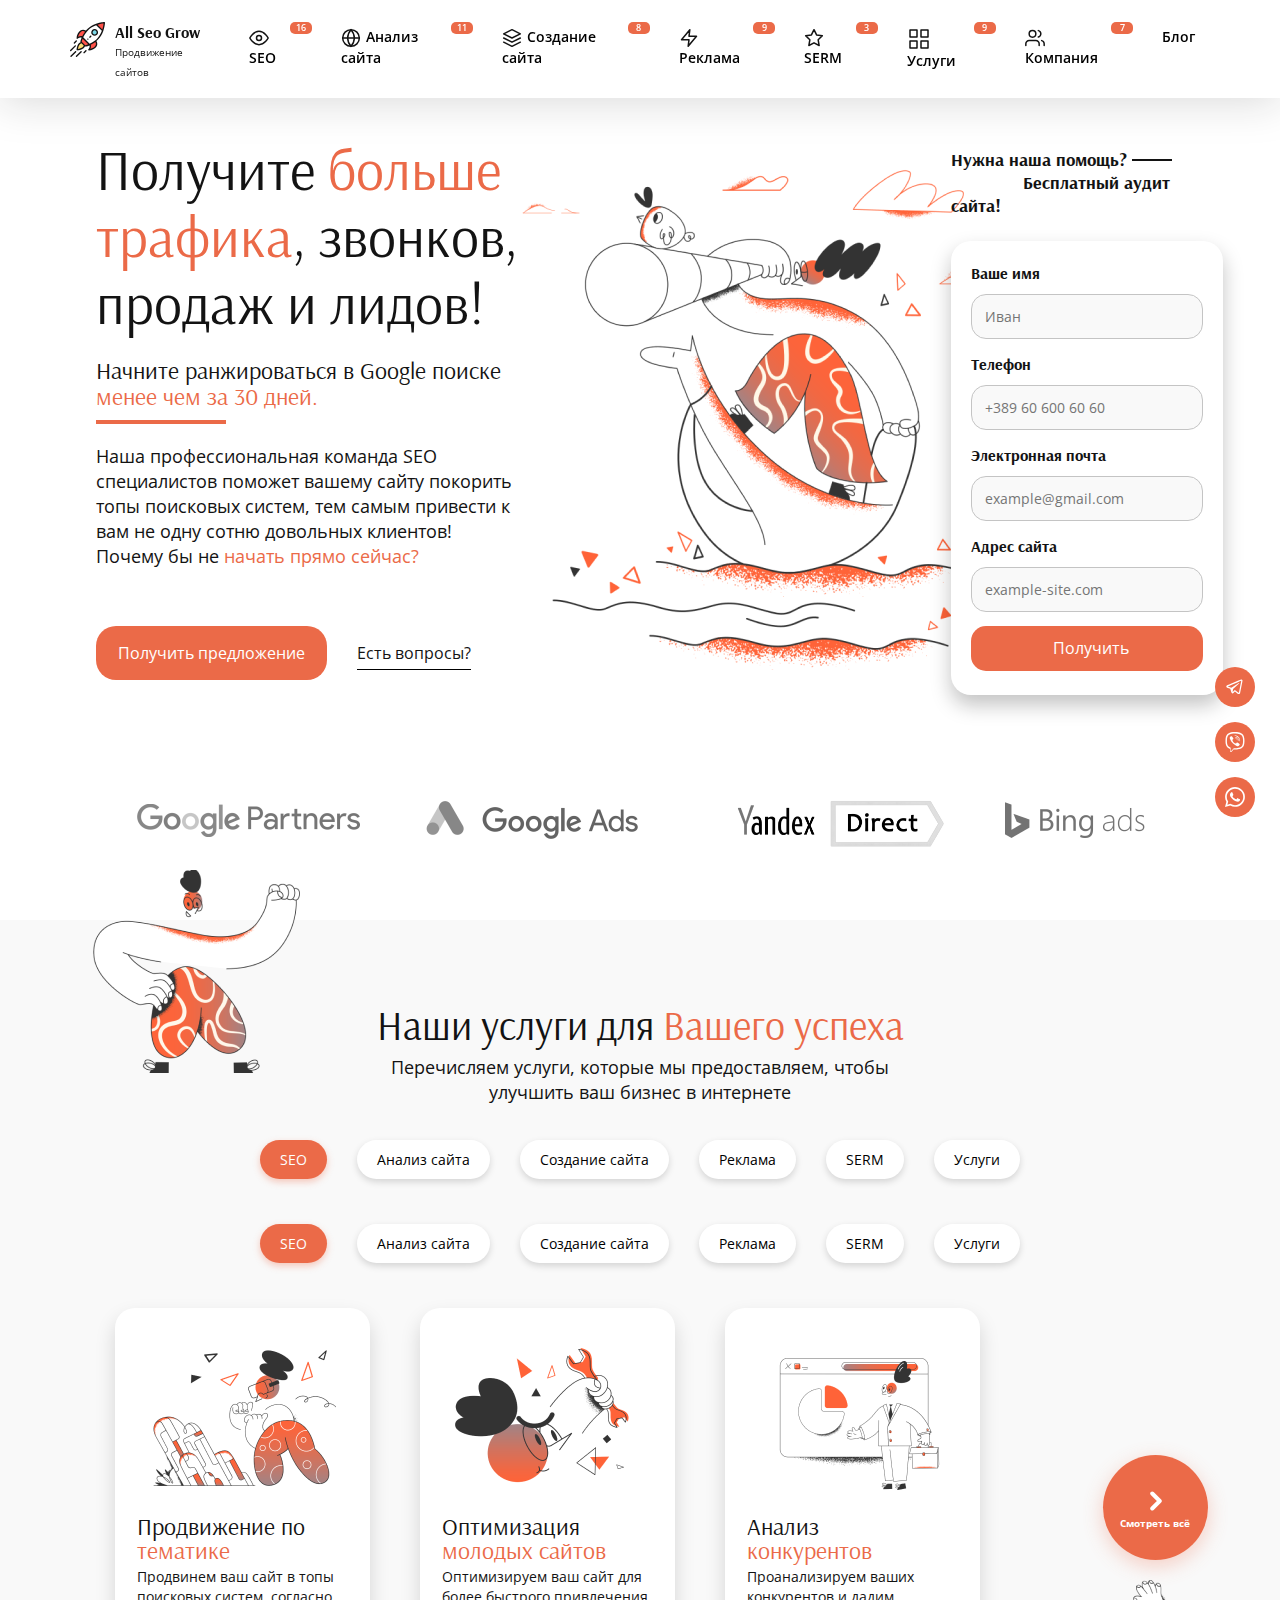
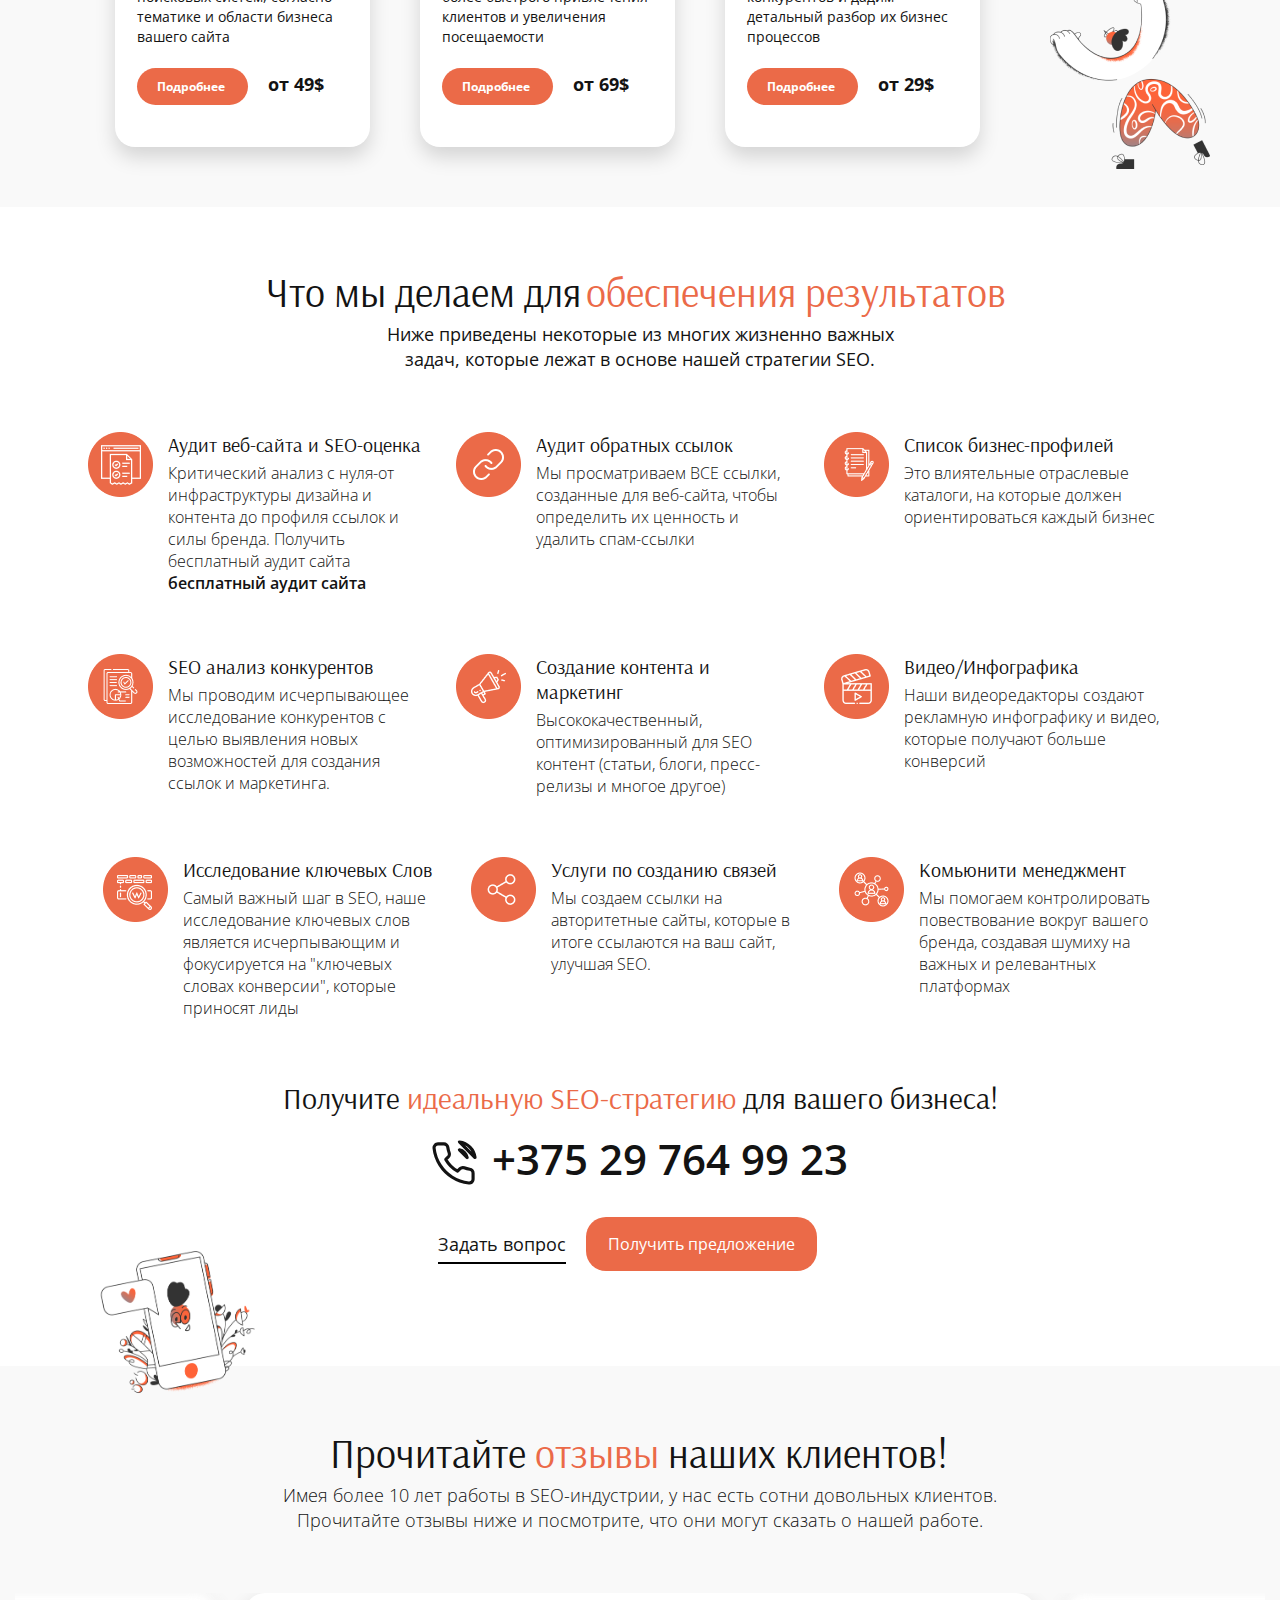
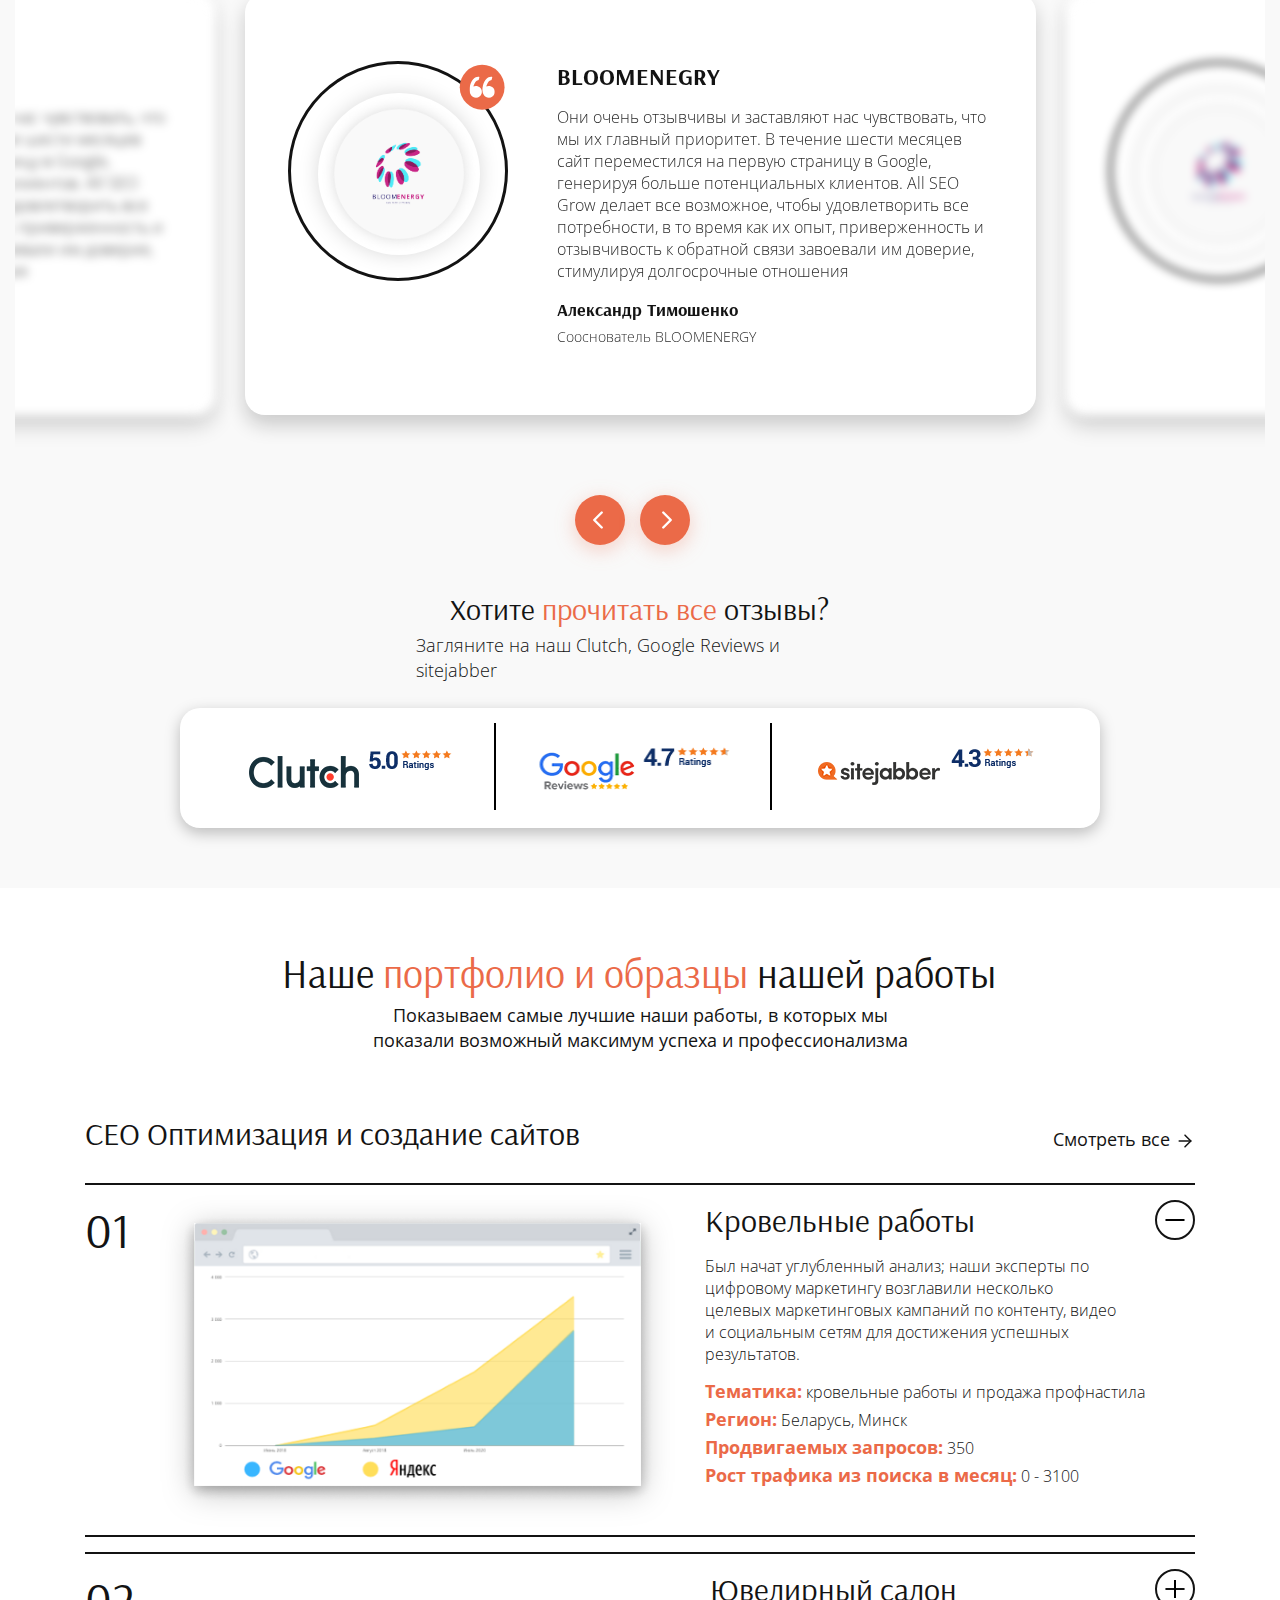
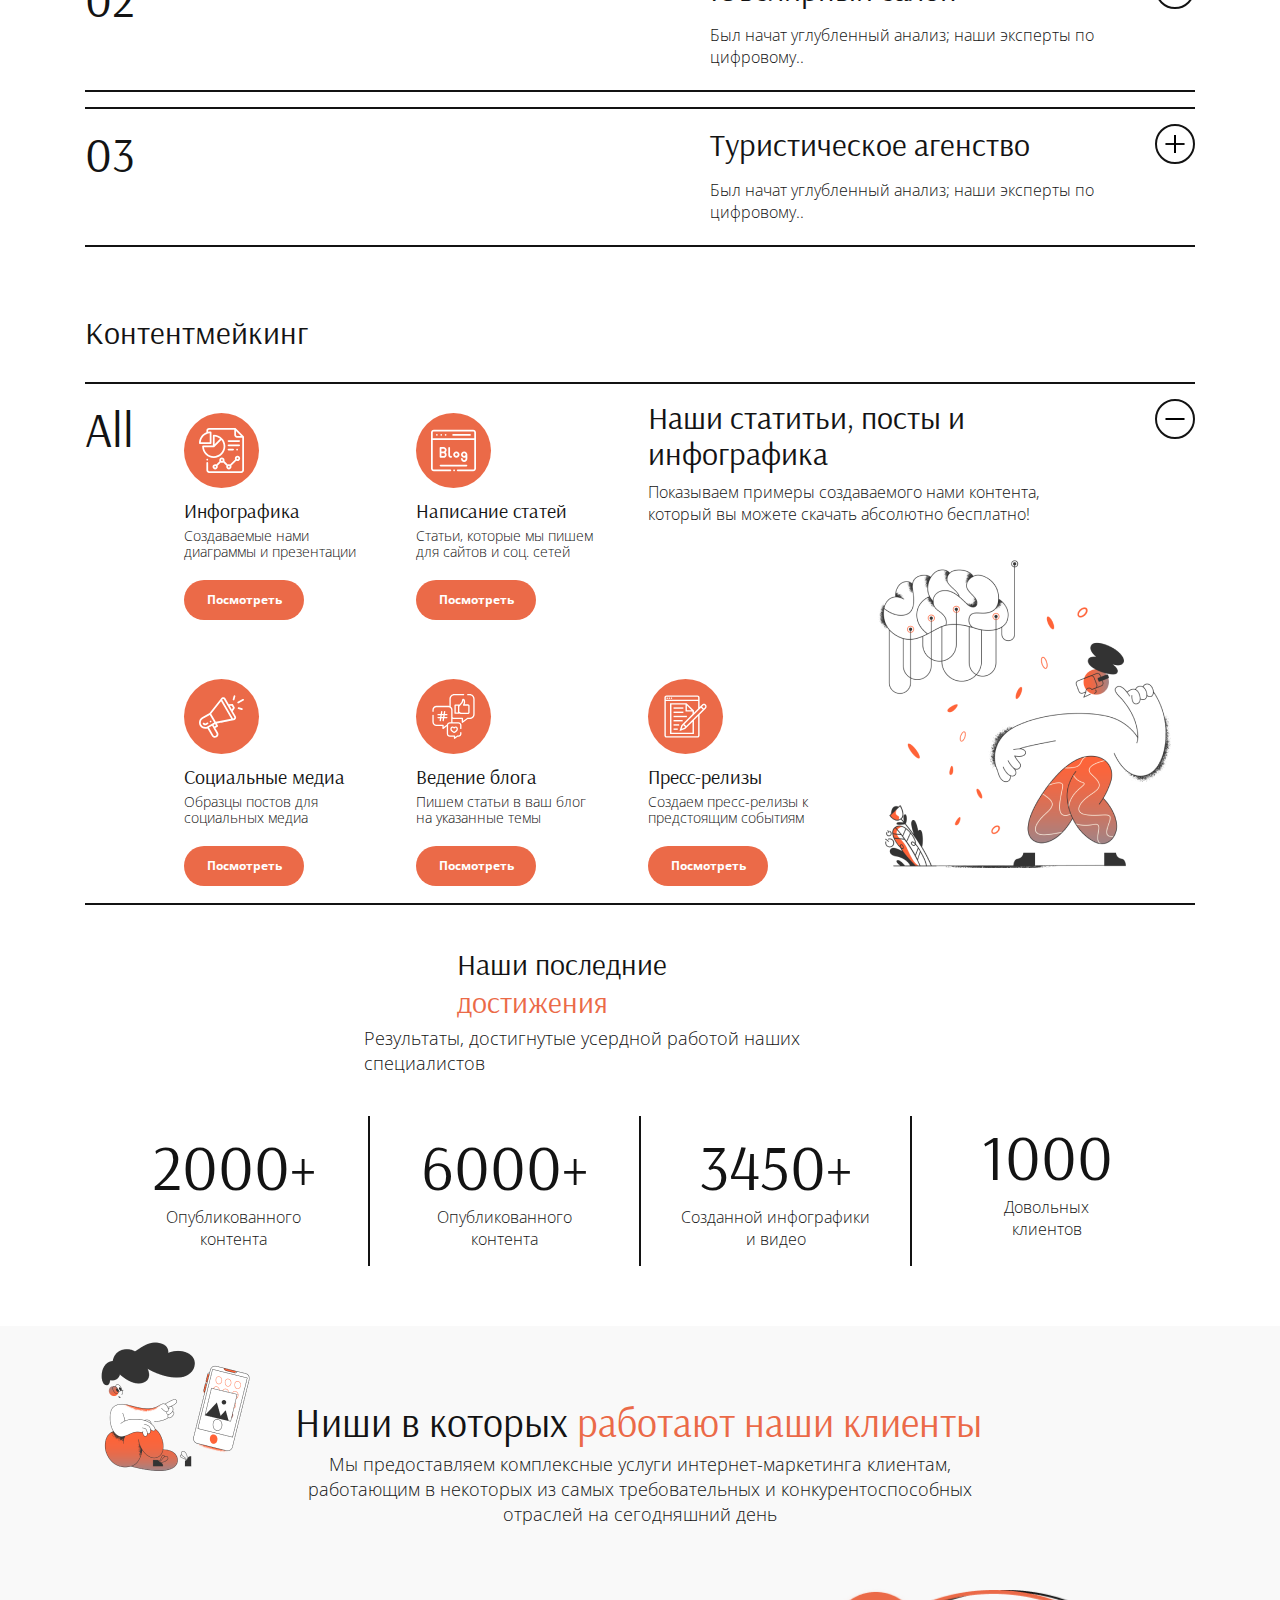
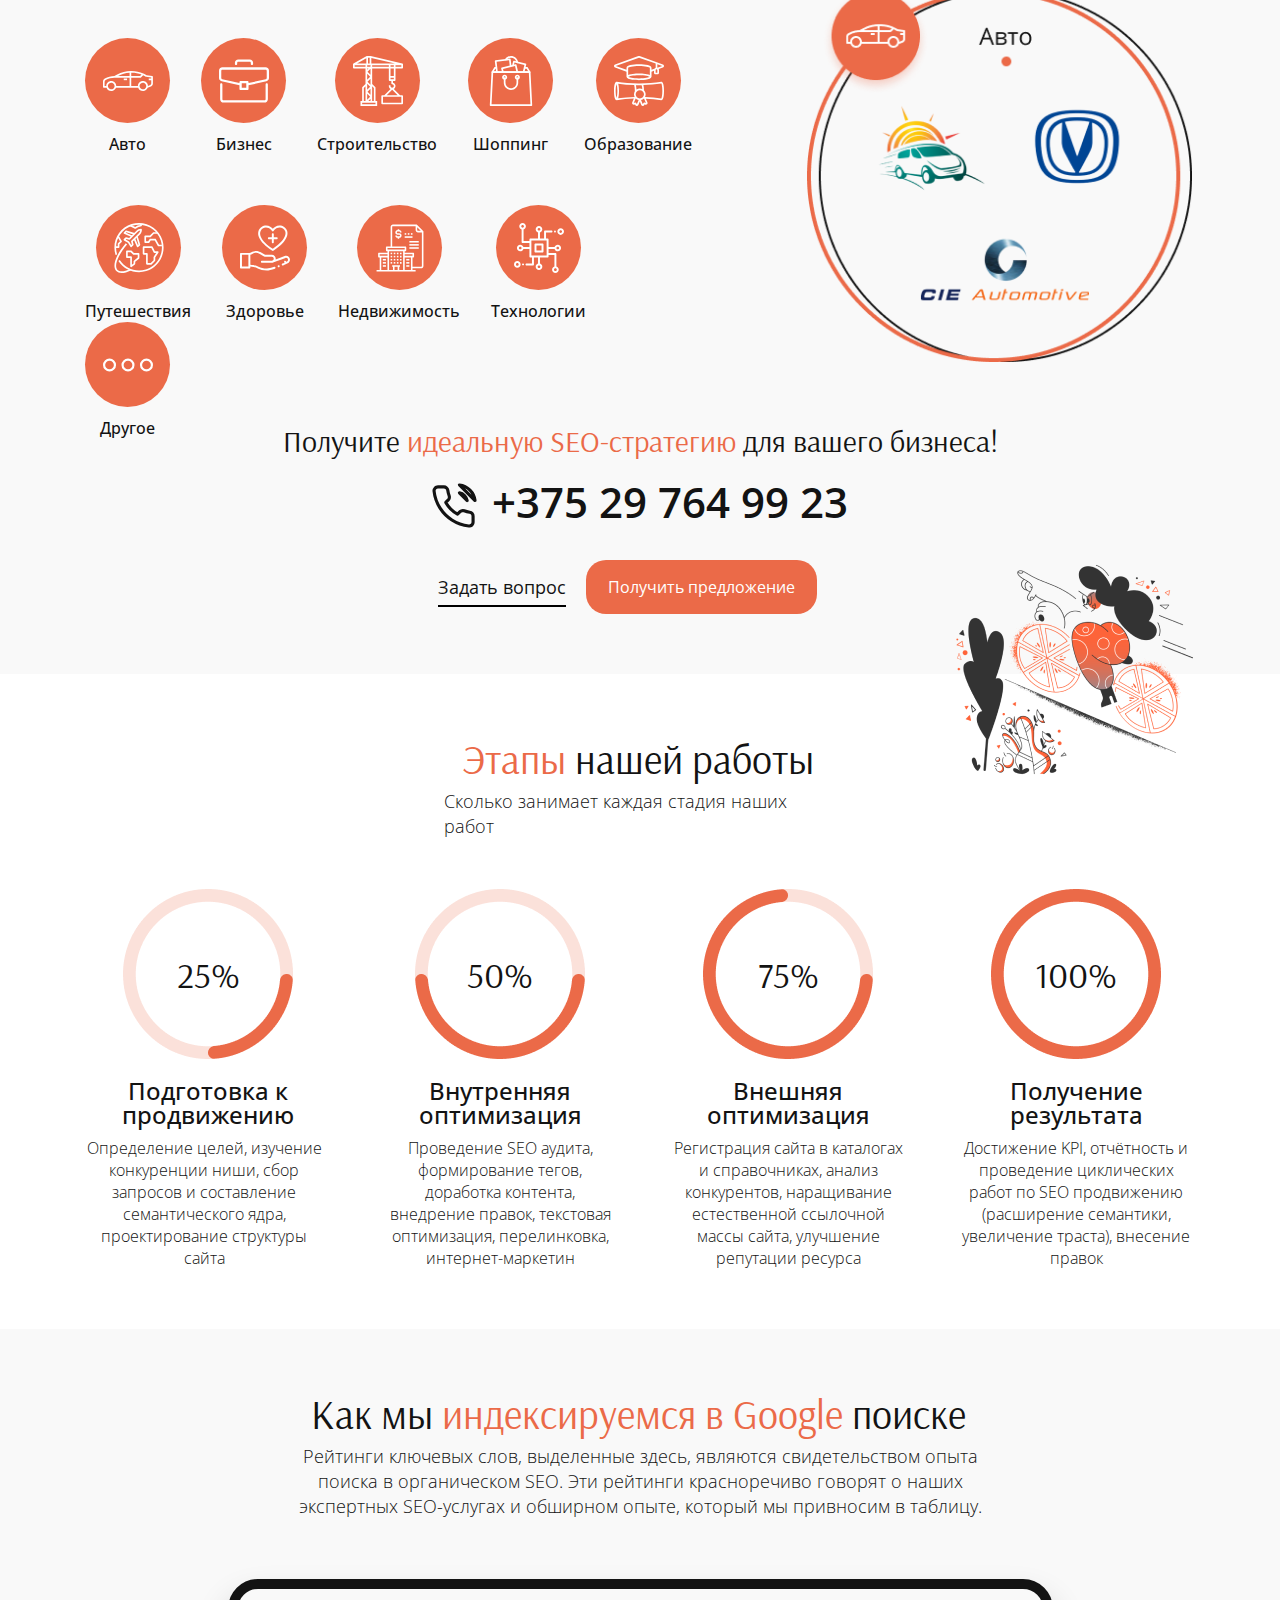
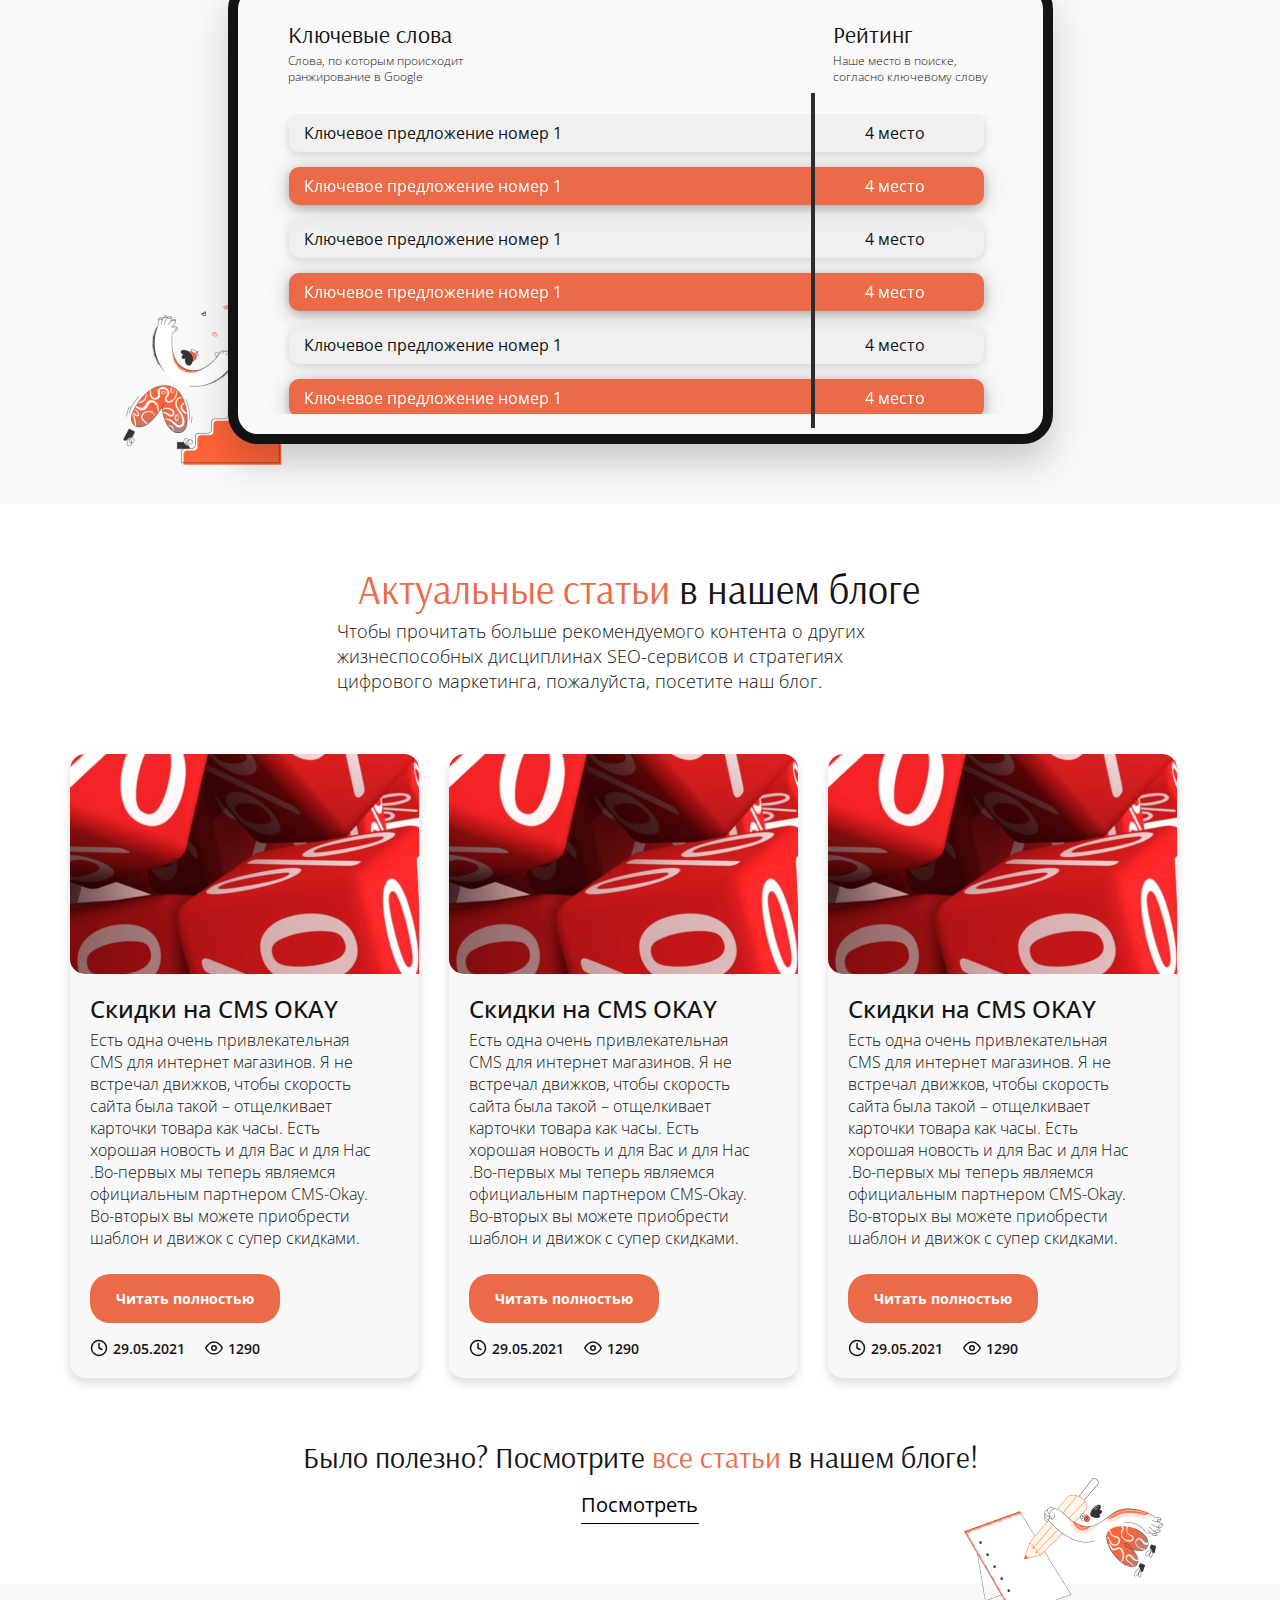
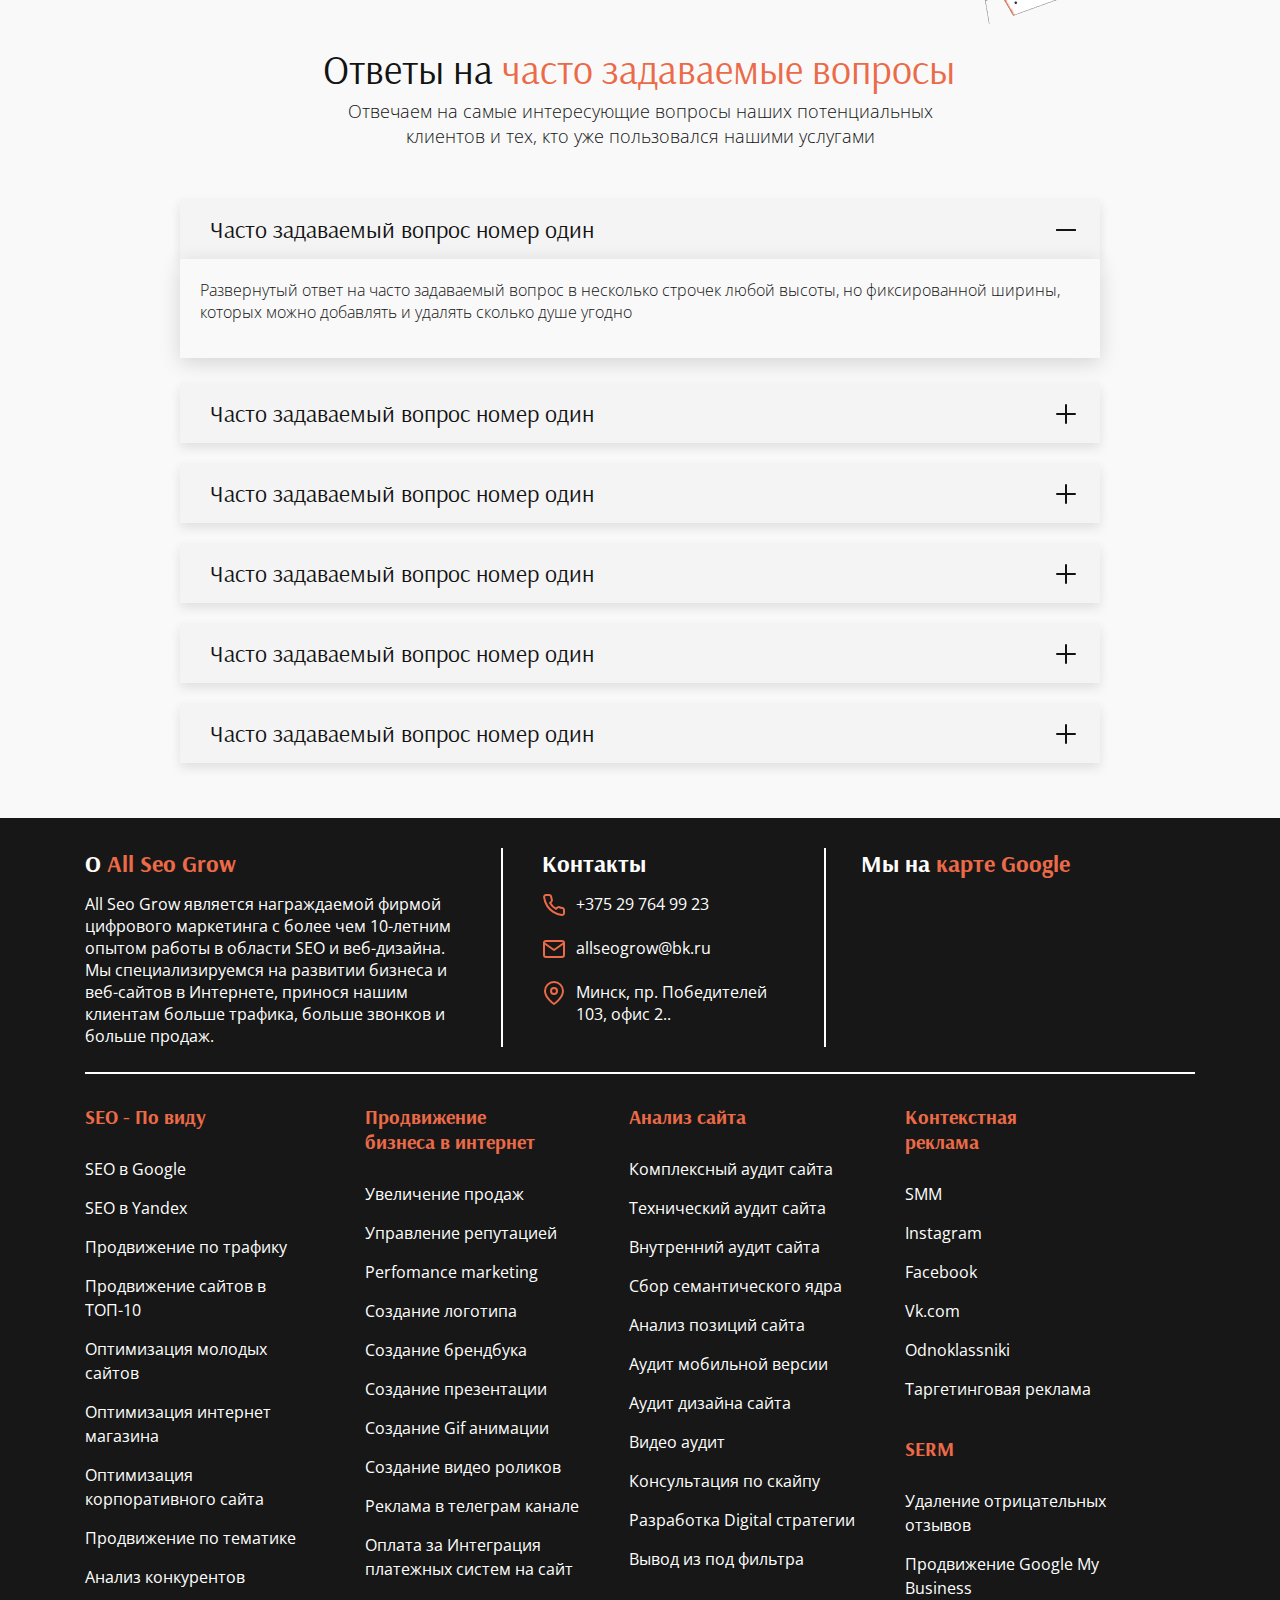
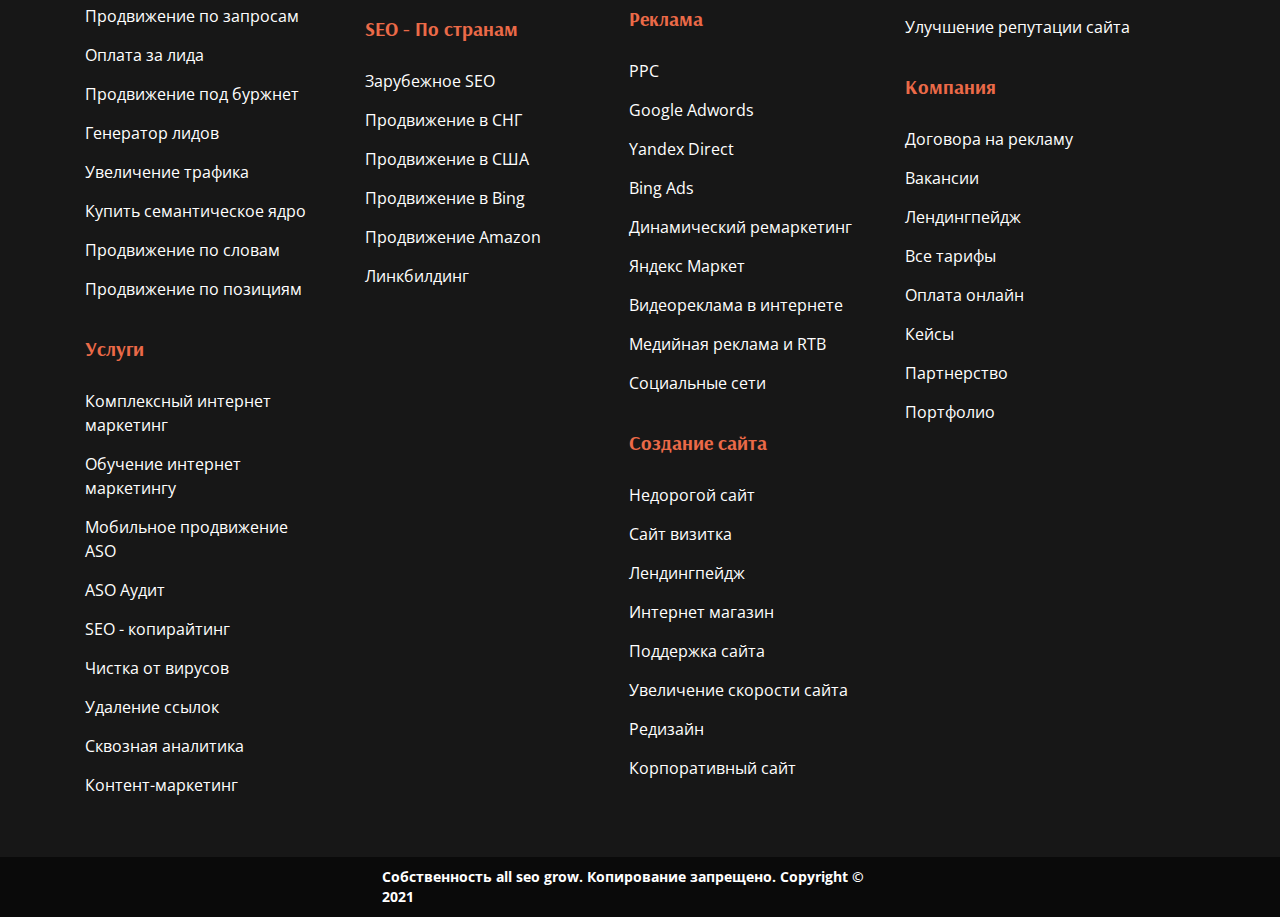
==== index.html @ d7c95c97 "asg adaptiv" ====
<!DOCTYPE html>
<html lang="en">
  <head>
    <meta charset="UTF-8" />
    <meta http-equiv="X-UA-Compatible" content="IE=edge" />
    <meta name="viewport" content="width=device-width, initial-scale=1.0" />
    <link rel="preconnect" href="https://fonts.gstatic.com" />
    <link
      href="https://fonts.googleapis.com/css2?family=Arsenal:wght@400;700&family=Open+Sans:wght@300;400;600;700&display=swap"
      rel="stylesheet"
    />
    <link rel="stylesheet" href="css/bootstrap.min.css" />
    <link rel="stylesheet" href="css/reset.min.css" />
    <link rel="stylesheet" href="css/style.css" />
    <title>All Seo Grow</title>
  </head>
  <body>
    <div class="sticky__nav">
      <ul class="sticky__nav-list">
        <li class="sticky__nav-item">
          <img
            src="img/pageBtns/1.svg"
            alt="telegram"
            class="sticky__nav-img"
          />
        </li>
        <li class="sticky__nav-item">
          <img src="img/pageBtns/2.svg" alt="viber" class="sticky__nav-img" />
        </li>
        <li class="sticky__nav-item">
          <img
            src="img/pageBtns/3.svg"
            alt="whatsapp"
            class="sticky__nav-img"
          />
        </li>
      </ul>
    </div>
    <header class="header">
      <!-- sub wrap  -->
      <div class="header-sub__wrap">
        <div class="container">
          <div class="col-lg-12">
            <!-- header sub nav  -->
            <div class="header-sub__content">
              <img
                src="img/header/header-sub/seo.png"
                alt="img"
                class="header-sub__img"
              />
              <div class="header-sub__info">
                <ul class="header-sub__list">
                  <li class="header-sub__list-item">
                    <p class="header-sub__info-title">SEO</p>
                    <p class="header-sub__info-text">
                      Наши услуги по продвижению в различных поисковых системах,
                      по тематике, трафику и оптимизации сайтов для дальнейшего
                      продвижения и выведения сайта в топы поисковой выдачи
                    </p>
                  </li>
                  <li class="header-sub__list-item">
                    <p class="header-sub__info-title">
                      Не нашли то, что искали?
                    </p>
                    <p class="header-sub__info-text">
                      Поможем в подборе необходимой услуги или предоставлении
                      персональной
                    </p>
                  </li>
                </ul>
                <button class="header-sub__info-btn btn-hover">
                  Напишите нам
                </button>
              </div>
              <div class="header-sub__item">
                <p class="header-sub__title">По виду</p>
                <ul class="header-sub__nav">
                  <li class="header-sub__nav-item">
                    <a href="#" class="header-sub__nav-link">SEO в Google</a>
                  </li>
                  <li class="header-sub__nav-item">
                    <a href="#" class="header-sub__nav-link">SEO в Yandex</a>
                  </li>
                  <li class="header-sub__nav-item">
                    <a href="#" class="header-sub__nav-link"
                      >Анализ конкурентов</a
                    >
                  </li>
                  <li class="header-sub__nav-item">
                    <a href="#" class="header-sub__nav-link"
                      >Продвижение по трафику</a
                    >
                  </li>
                  <li class="header-sub__nav-item">
                    <a href="#" class="header-sub__nav-link"
                      >Продвижение по тематике</a
                    >
                  </li>
                  <li class="header-sub__nav-item">
                    <a href="#" class="header-sub__nav-link"
                      >Продвижение по запросам</a
                    >
                  </li>
                  <li class="header-sub__nav-item">
                    <a href="#" class="header-sub__nav-link"
                      >Продвижение сайтов в ТОП-10</a
                    >
                  </li>
                  <li class="header-sub__nav-item">
                    <a href="#" class="header-sub__nav-link"
                      >Оптимизация молодых сайтов</a
                    >
                  </li>
                  <li class="header-sub__nav-item">
                    <a href="#" class="header-sub__nav-link"
                      >Оптимизация интернет магазина</a
                    >
                  </li>
                  <li class="header-sub__nav-item">
                    <a href="#" class="header-sub__nav-link"
                      >Оптимизация корпоративного сайта</a
                    >
                  </li>
                </ul>
              </div>
              <div class="header-sub__item">
                <p class="header-sub__title">По странам</p>
                <ul class="header-sub__nav">
                  <li class="header-sub__nav-item">
                    <a href="#" class="header-sub__nav-link">Линкбилдинг</a>
                  </li>
                  <li class="header-sub__nav-item">
                    <a href="#" class="header-sub__nav-link">Зарубежное SEO</a>
                  </li>
                  <li class="header-sub__nav-item">
                    <a href="#" class="header-sub__nav-link"
                      >Продвижение в СНГ</a
                    >
                  </li>
                  <li class="header-sub__nav-item">
                    <a href="#" class="header-sub__nav-link"
                      >Продвижение в США</a
                    >
                  </li>
                  <li class="header-sub__nav-item">
                    <a href="#" class="header-sub__nav-link"
                      >Продвижение в Bing</a
                    >
                  </li>
                  <li class="header-sub__nav-item">
                    <a href="#" class="header-sub__nav-link"
                      >Продвижение Amazon</a
                    >
                  </li>
                </ul>
              </div>
            </div>
            <!-- header sub nav end  -->
            <!-- header sub nav  -->
            <div class="header-sub__content">
              <img
                src="img/header/header-sub/seo.png"
                alt="img"
                class="header-sub__img"
              />
              <div class="header-sub__info">
                <ul class="header-sub__list">
                  <li class="header-sub__list-item">
                    <p class="header-sub__info-title">Анализ сайта</p>
                    <p class="header-sub__info-text">
                      Проанализируем ваш сайт внутренне, внешне, технически
                      позиции в поиске, мобильную версию, соберем семантическое
                      ядро и разработаем Digital стратегию
                    </p>
                  </li>
                  <li class="header-sub__list-item">
                    <p class="header-sub__info-title">
                      Не нашли то, что искали?
                    </p>
                    <p class="header-sub__info-text">
                      Поможем в подборе необходимой услуги или предоставлении
                      персональной
                    </p>
                  </li>
                </ul>
                <button class="header-sub__info-btn btn-hover">
                  Напишите нам
                </button>
              </div>
              <div class="header-sub__item">
                <p class="header-sub__title"></p>
                <ul class="header-sub__nav">
                  <li class="header-sub__nav-item">
                    <a href="#" class="header-sub__nav-link">Видео аудит</a>
                  </li>
                  <li class="header-sub__nav-item">
                    <a href="#" class="header-sub__nav-link"
                      >Аудит дизайна сайта</a
                    >
                  </li>
                  <li class="header-sub__nav-item">
                    <a href="#" class="header-sub__nav-link"
                      >Анализ позиций сайта</a
                    >
                  </li>
                  <li class="header-sub__nav-item">
                    <a href="#" class="header-sub__nav-link"
                      >Вывод из под фильтра</a
                    >
                  </li>
                  <li class="header-sub__nav-item">
                    <a href="#" class="header-sub__nav-link"
                      >Консультация по скайпу</a
                    >
                  </li>
                  <li class="header-sub__nav-item">
                    <a href="#" class="header-sub__nav-link"
                      >Внутренний аудит сайта</a
                    >
                  </li>
                  <li class="header-sub__nav-item">
                    <a href="#" class="header-sub__nav-link"
                      >Технический аудит сайта</a
                    >
                  </li>
                </ul>
              </div>
              <div class="header-sub__item">
                <p class="header-sub__title"></p>
                <ul class="header-sub__nav">
                  <li class="header-sub__nav-item">
                    <a href="#" class="header-sub__nav-link"
                      >Аудит мобильной версии</a
                    >
                  </li>
                  <li class="header-sub__nav-item">
                    <a href="#" class="header-sub__nav-link"
                      >Комплексный аудит сайта</a
                    >
                  </li>
                  <li class="header-sub__nav-item">
                    <a href="#" class="header-sub__nav-link"
                      >Сбор семантического ядра</a
                    >
                  </li>
                  <li class="header-sub__nav-item">
                    <a href="#" class="header-sub__nav-link"
                      >Разработка Digital стратегии</a
                    >
                  </li>
                </ul>
              </div>
            </div>
            <!-- header sub nav end  -->
            <!-- header sub nav  -->
            <div class="header-sub__content">
              <img
                src="img/header/header-sub/seo.png"
                alt="img"
                class="header-sub__img"
              />
              <div class="header-sub__info">
                <ul class="header-sub__list">
                  <li class="header-sub__list-item">
                    <p class="header-sub__info-title">Создание сайта</p>
                    <p class="header-sub__info-text">
                      Создадим для вас сайт любой категории по самым высшими
                      современными стандартами качества, увеличим скорость
                      работы, сделаем редизайн и будем поддерживать
                      работоспособность
                    </p>
                  </li>
                  <li class="header-sub__list-item">
                    <p class="header-sub__info-title">
                      Не нашли то, что искали?
                    </p>
                    <p class="header-sub__info-text">
                      Поможем в подборе необходимой услуги или предоставлении
                      персональной
                    </p>
                  </li>
                </ul>
                <button class="header-sub__info-btn btn-hover">
                  Напишите нам
                </button>
              </div>
              <div class="header-sub__item">
                <p class="header-sub__title"></p>
                <ul class="header-sub__nav">
                  <li class="header-sub__nav-item">
                    <a href="#" class="header-sub__nav-link">Редизайн </a>
                  </li>
                  <li class="header-sub__nav-item">
                    <a href="#" class="header-sub__nav-link">Сайт визитка</a>
                  </li>
                  <li class="header-sub__nav-item">
                    <a href="#" class="header-sub__nav-link">Лендингпейдж</a>
                  </li>
                  <li class="header-sub__nav-item">
                    <a href="#" class="header-sub__nav-link">Недорогой сайт </a>
                  </li>
                  <li class="header-sub__nav-item">
                    <a href="#" class="header-sub__nav-link">Поддержка сайта</a>
                  </li>
                  <li class="header-sub__nav-item">
                    <a href="#" class="header-sub__nav-link"
                      >Интернет-магазин</a
                    >
                  </li>
                  <li class="header-sub__nav-item">
                    <a href="#" class="header-sub__nav-link"
                      >Корпоративный сайт</a
                    >
                  </li>
                  <li class="header-sub__nav-item">
                    <a href="#" class="header-sub__nav-link"
                      >Увеличение скорости сайта</a
                    >
                  </li>
                </ul>
              </div>
            </div>
            <!-- header sub nav end  -->
            <!-- header sub nav  -->
            <div class="header-sub__content">
              <img
                src="img/header/header-sub/seo.png"
                alt="img"
                class="header-sub__img"
              />
              <div class="header-sub__info">
                <ul class="header-sub__list">
                  <li class="header-sub__list-item">
                    <p class="header-sub__info-title">Реклама</p>
                    <p class="header-sub__info-text">
                      Прорекламируем ваш сайт во всех популярных поисковых
                      системах, а так же в социальных сетях, видео и медиа
                      рекламе, RTB, PPC и проведем динамический рекмаркетинг
                    </p>
                  </li>
                  <li class="header-sub__list-item">
                    <p class="header-sub__info-title">
                      Не нашли то, что искали?
                    </p>
                    <p class="header-sub__info-text">
                      Поможем в подборе необходимой услуги или предоставлении
                      персональной
                    </p>
                  </li>
                </ul>
                <button class="header-sub__info-btn btn-hover">
                  Напишите нам
                </button>
              </div>
              <div class="header-sub__item">
                <p class="header-sub__title"></p>
                <ul class="header-sub__nav">
                  <li class="header-sub__nav-item">
                    <a href="#" class="header-sub__nav-link">PPC </a>
                  </li>
                  <li class="header-sub__nav-item">
                    <a href="#" class="header-sub__nav-link">Bing Ads</a>
                  </li>
                  <li class="header-sub__nav-item">
                    <a href="#" class="header-sub__nav-link">Yandex Direct</a>
                  </li>
                  <li class="header-sub__nav-item">
                    <a href="#" class="header-sub__nav-link">Яндекс Маркет </a>
                  </li>
                  <li class="header-sub__nav-item">
                    <a href="#" class="header-sub__nav-link">Google Adwords</a>
                  </li>
                  <li class="header-sub__nav-item">
                    <a href="#" class="header-sub__nav-link">Социальные сети</a>
                  </li>
                  <li class="header-sub__nav-item">
                    <a href="#" class="header-sub__nav-link"
                      >Медийная реклама и RTB</a
                    >
                  </li>
                  <li class="header-sub__nav-item">
                    <a href="#" class="header-sub__nav-link"
                      >Видеореклама в интернете</a
                    >
                  </li>
                  <li class="header-sub__nav-item">
                    <a href="#" class="header-sub__nav-link"
                      >Динамический ремаркетинг</a
                    >
                  </li>
                </ul>
              </div>
            </div>
            <!-- header sub nav end  -->
            <!-- header sub nav  -->
            <div class="header-sub__content">
              <img
                src="img/header/header-sub/seo.png"
                alt="img"
                class="header-sub__img"
              />
              <div class="header-sub__info">
                <ul class="header-sub__list">
                  <li class="header-sub__list-item">
                    <p class="header-sub__info-title">SERM</p>
                    <p class="header-sub__info-text">
                      Решим любые проблемы касательно вашей репутации в
                      интернете. Удалим отрицательные отзывы, продвинем в Google
                      My Business, улучшим репутацию вашего сайта в поисковых
                      системах
                    </p>
                  </li>
                  <li class="header-sub__list-item">
                    <p class="header-sub__info-title">
                      Не нашли то, что искали?
                    </p>
                    <p class="header-sub__info-text">
                      Поможем в подборе необходимой услуги или предоставлении
                      персональной
                    </p>
                  </li>
                </ul>
                <button class="header-sub__info-btn btn-hover">
                  Напишите нам
                </button>
              </div>
              <div class="header-sub__item">
                <p class="header-sub__title"></p>
                <ul class="header-sub__nav">
                  <li class="header-sub__nav-item">
                    <a href="#" class="header-sub__nav-link"
                      >Удаление отрицательных отзывов
                    </a>
                  </li>
                  <li class="header-sub__nav-item">
                    <a href="#" class="header-sub__nav-link"
                      >Продвижение Google My Business</a
                    >
                  </li>
                  <li class="header-sub__nav-item">
                    <a href="#" class="header-sub__nav-link"
                      >Улучшение репутации сайта</a
                    >
                  </li>
                </ul>
              </div>
            </div>
            <!-- header sub nav end  -->
            <!-- header sub nav  -->
            <div class="header-sub__content">
              <img
                src="img/header/header-sub/seo.png"
                alt="img"
                class="header-sub__img"
              />
              <div class="header-sub__info">
                <ul class="header-sub__list">
                  <li class="header-sub__list-item">
                    <p class="header-sub__info-title">Услуги</p>
                    <p class="header-sub__info-text">
                      Предоставим отледбные услуги по копирайтингу, удалению
                      ссылок, контент-маркетингу, почистим от вирусов, проведем
                      сквозную аналитирку и комплексный интернет маркетинг
                    </p>
                  </li>
                  <li class="header-sub__list-item">
                    <p class="header-sub__info-title">
                      Не нашли то, что искали?
                    </p>
                    <p class="header-sub__info-text">
                      Поможем в подборе необходимой услуги или предоставлении
                      персональной
                    </p>
                  </li>
                </ul>
                <button class="header-sub__info-btn btn-hover">
                  Напишите нам
                </button>
              </div>
              <div class="header-sub__item">
                <p class="header-sub__title"></p>
                <ul class="header-sub__nav">
                  <li class="header-sub__nav-item">
                    <a href="#" class="header-sub__nav-link">ASO Аудит </a>
                  </li>
                  <li class="header-sub__nav-item">
                    <a href="#" class="header-sub__nav-link">Удаление ссылок</a>
                  </li>
                  <li class="header-sub__nav-item">
                    <a href="#" class="header-sub__nav-link"
                      >SEO - копирайтинг</a
                    >
                  </li>
                  <li class="header-sub__nav-item">
                    <a href="#" class="header-sub__nav-link"
                      >Контент-маркетинг</a
                    >
                  </li>
                  <li class="header-sub__nav-item">
                    <a href="#" class="header-sub__nav-link"
                      >Чистка от вирусов</a
                    >
                  </li>
                  <li class="header-sub__nav-item">
                    <a href="#" class="header-sub__nav-link"
                      >Сквозная аналитика</a
                    >
                  </li>
                  <li class="header-sub__nav-item">
                    <a href="#" class="header-sub__nav-link"
                      >Мобильное продвижение ASO</a
                    >
                  </li>
                  <li class="header-sub__nav-item">
                    <a href="#" class="header-sub__nav-link"
                      >Обучение интернет маркетингу</a
                    >
                  </li>
                  <li class="header-sub__nav-item">
                    <a href="#" class="header-sub__nav-link"
                      >Комплексный интернет маркетинг</a
                    >
                  </li>
                </ul>
              </div>
            </div>
            <!-- header sub nav end  -->
            <!-- header sub nav  -->
            <div class="header-sub__content">
              <img
                src="img/header/header-sub/seo.png"
                alt="img"
                class="header-sub__img"
              />
              <div class="header-sub__info">
                <ul class="header-sub__list">
                  <li class="header-sub__list-item">
                    <p class="header-sub__info-title">Компания</p>
                    <p class="header-sub__info-text">
                      Давайте знакомиться? Покажем наши кейсы, устроим на работу
                      по вакансиям, покажем потфолио, предложим сотрудничество и
                      партнерство, а так же подпишем договора на рекламу
                    </p>
                  </li>
                  <li class="header-sub__list-item">
                    <p class="header-sub__info-title">
                      Не нашли то, что искали?
                    </p>
                    <p class="header-sub__info-text">
                      Поможем в подборе необходимой услуги или предоставлении
                      персональной
                    </p>
                  </li>
                </ul>
                <button class="header-sub__info-btn btn-hover">
                  Напишите нам
                </button>
              </div>
              <div class="header-sub__item">
                <p class="header-sub__title"></p>
                <ul class="header-sub__nav">
                  <li class="header-sub__nav-item">
                    <a href="#" class="header-sub__nav-link">Кейсы </a>
                  </li>
                  <li class="header-sub__nav-item">
                    <a href="#" class="header-sub__nav-link">Вакансии</a>
                  </li>
                  <li class="header-sub__nav-item">
                    <a href="#" class="header-sub__nav-link">Портфолио</a>
                  </li>
                  <li class="header-sub__nav-item">
                    <a href="#" class="header-sub__nav-link">Партнерство</a>
                  </li>
                  <li class="header-sub__nav-item">
                    <a href="#" class="header-sub__nav-link">Оплата онлайн</a>
                  </li>
                  <li class="header-sub__nav-item">
                    <a href="#" class="header-sub__nav-link"
                      >Договора на рекламу</a
                    >
                  </li>
                </ul>
              </div>
            </div>
            <!-- header sub nav end  -->
          </div>
        </div>
      </div>
      <!-- sub wrap end  -->
      <div class="container">
        <div class="row">
          <div class="col-lg-12">
            <div class="header__content">
              <div class="header__logo">
                <img
                  src="img/header/logo.svg"
                  alt="logo"
                  class="header__logo-img"
                />
                <p class="header__logo-name">
                  All Seo Grow <span>Продвижение сайтов</span>
                </p>
              </div>
              <div class="header__burger-phone">
                <a href="tel:12" class="header__burger-link"
                  ><img
                    src="img/header/phone.svg"
                    alt="phone"
                    class="header__burger-phone_img"
                  />+380 90 380 90 90</a
                >
                <p class="header__burger-click">
                  Для звонка нажмите на телефон
                </p>
              </div>
              <nav>
                <!-- header nav  -->
                <ul class="header__nav">
                  <li class="header__nav-item header__nav-item-sub">
                    <a href="#" class="header__nav-link">
                      <img
                        src="img/header/eye.svg"
                        alt="eye"
                        class="header__nav-icon"
                      />SEO</a
                    >

                    <span class="header__nav-item-count">16</span>
                  </li>
                  <li class="header__nav-item header__nav-item-sub">
                    <a href="#" class="header__nav-link"
                      ><img
                        src="img/header/globe.svg"
                        alt="globe"
                        class="header__nav-icon"
                      />Анализ сайта</a
                    >

                    <span class="header__nav-item-count">11</span>
                  </li>
                  <li class="header__nav-item header__nav-item-sub">
                    <a href="#" class="header__nav-link">
                      <img
                        src="img/header/layers.svg"
                        alt="layers"
                        class="header__nav-icon"
                      />Создание сайта</a
                    >

                    <span class="header__nav-item-count">8</span>
                  </li>
                  <li class="header__nav-item header__nav-item-sub">
                    <a href="#" class="header__nav-link">
                      <img
                        src="img/header/zap.svg"
                        alt="zap"
                        class="header__nav-icon"
                      />Реклама</a
                    >

                    <span class="header__nav-item-count">9</span>
                  </li>
                  <li class="header__nav-item header__nav-item-sub">
                    <a href="#" class="header__nav-link">
                      <img
                        src="img/header/star.svg"
                        alt="star"
                        class="header__nav-icon"
                      />SERM</a
                    >

                    <span class="header__nav-item-count">3</span>
                  </li>
                  <li class="header__nav-item header__nav-item-sub">
                    <a href="#" class="header__nav-link"
                      ><img
                        src="img/header/grid.svg"
                        alt="grid"
                        class="header__nav-icon"
                      />Услуги</a
                    >

                    <span class="header__nav-item-count">9</span>
                  </li>
                  <li class="header__nav-item header__nav-item-sub">
                    <a href="#" class="header__nav-link">
                      <img
                        src="img/header/users.svg"
                        alt="users"
                        class="header__nav-icon"
                      />Компания</a
                    >

                    <span class="header__nav-item-count">7</span>
                  </li>
                  <li class="header__nav-item">
                    <a href="#" class="header__nav-link">Блог</a>
                    <span class="header__nav-item-count"></span>
                  </li>
                </ul>
                <!-- header nav end  -->
                <!-- header burger  -->
                <div class="header__burger-btn">
                  <span></span>
                </div>
                <!-- header burger end  -->
              </nav>
            </div>
          </div>
        </div>
        <div class="row">
          <div class="col-lg-12 col-md-12">
            <div class="header__burger_bg">
              <!-- wrapper  -->
              <div class="header__burger-wrapper">
                <ul class="header__burger-menu">
                  <li class="header__burger-menu_item">
                    <a href="#" class="header__burger-menu_link">SEO</a>
                  </li>
                  <li class="header__burger-menu_item">
                    <a href="#" class="header__burger-menu_link"
                      >Анализ сайта</a
                    >
                  </li>
                  <li class="header__burger-menu_item">
                    <a href="#" class="header__burger-menu_link"
                      >Создание сайта</a
                    >
                  </li>
                  <li class="header__burger-menu_item">
                    <a href="#" class="header__burger-menu_link">Реклама</a>
                  </li>
                  <li class="header__burger-menu_item">
                    <a href="#" class="header__burger-menu_link">SERM</a>
                  </li>
                  <li class="header__burger-menu_item">
                    <a href="#" class="header__burger-menu_link">Услуги</a>
                  </li>
                  <li class="header__burger-menu_item">
                    <a href="#" class="header__burger-menu_link">Компания</a>
                  </li>
                  <li class="header__burger-menu_item">
                    <a href="#" class="header__burger-menu_link">Блог</a>
                  </li>
                  <li class="header__burger-menu_item">
                    <a href="#" class="header__burger-menu_link">Портфолио</a>
                  </li>
                </ul>
                <div class="header__burger-find">
                  <p class="header-sub__info-title">Не нашли то, что искали?</p>
                  <p class="header-sub__info-text">
                    Поможем в подборе необходимой услуги или предоставлении
                    персональной
                  </p>
                  <button class="header-sub__info-btn btn-hover">
                    Напишите нам
                  </button>
                </div>
              </div>
              <!-- wrapper end  -->
            </div>
          </div>
        </div>
      </div>
    </header>
    <main>
      <section class="offer">
        <div class="container">
          <div class="row">
            <div class="col-lg-12 static">
              <h1 class="hidden">All SEO Grow</h1>
              <div class="offer__content">
                <div class="offer__info">
                  <p class="offer__info-title">
                    Получите <span>больше трафика</span>, звонков, продаж и
                    лидов!
                  </p>
                  <p class="offer__info-subtitle">
                    Начните ранжироваться в Google поиске
                    <span> менее чем за 30 дней.</span>
                  </p>
                  <p class="offer__info-text">
                    Наша профессиональная команда SEO специалистов поможет
                    вашему сайту покорить топы поисковых систем, тем самым
                    привести к вам не одну сотню довольных клиентов! Почему бы
                    не
                    <span>начать прямо сейчас?</span>
                  </p>
                  <div class="offer__info-bottom">
                    <a href="#" class="offer__info-link btn-hover"
                      >Получить предложение</a
                    >
                    <span class="offer__info-task">Есть вопросы?</span>
                  </div>
                </div>
                <img
                  src="img/offer/illu.png"
                  alt="illu"
                  class="offer__info-img"
                />
                <div class="offer__info-right_block">
                  <p class="offer__info-help">
                    Нужна наша помощь? <span></span>
                    <span>Бесплатный аудит сайта!</span>
                  </p>
                  <div class="offer__form-wrapper">
                    <div class="offer__form__success">
                      <img
                        src="img/offer/thx.png"
                        alt="thx"
                        class="offer__form__success-img"
                      />
                      <p class="offer__form__success-title">Скоро увидимся!</p>
                      <p class="offer__form__success-text">
                        Готовый аудит будет выслан на вашу электронную почту и
                        вы получите звонок в качестве уведомления о готовности
                      </p>
                      <button class="offer__form__success-btn btn-hover">
                        Спасибо!
                      </button>
                    </div>
                    <form action="#" method="POST" class="offer__info-form">
                      <ul class="offer__info-form_list form__list">
                        <li class="form__list-item">
                          <label for="offer__name">Ваше имя</label>
                          <input
                            type="text"
                            name="offer__name"
                            placeholder="Иван"
                            id="offer__name"
                          />
                        </li>
                        <li class="form__list-item">
                          <label for="offer__tel">Телефон</label>
                          <input
                            type="tel"
                            name="offer__tel"
                            placeholder="+389 60 600 60 60"
                            id="offer__tel"
                          />
                        </li>
                        <li class="form__list-item">
                          <label for="offer__email">Электронная почта</label>
                          <input
                            type="email"
                            name="offer__email"
                            placeholder="example@gmail.com"
                            id="offer__email"
                          />
                        </li>
                        <li class="form__list-item">
                          <label for="offer__url">Адрес сайта</label>
                          <input
                            type="text"
                            name="offer__url"
                            placeholder="example-site.com"
                            id="offer__url"
                          />
                        </li>
                        <li class="form__list-item">
                          <input
                            type="submit"
                            name="offer__sub"
                            value="Получить"
                            class="offer__sub"
                          />
                        </li>
                      </ul>
                    </form>
                  </div>
                </div>
              </div>
            </div>
          </div>
        </div>
      </section>
      <section class="partners">
        <div class="container">
          <div class="row">
            <div class="col-lg-12">
              <div class="partners__content">
                <img
                  src="img/partners/black/google_part.png"
                  alt="Google Partners"
                  class="partners__img"
                />
                <img
                  src="img/partners/black/google_ad.png"
                  alt="Google Ads"
                  class="partners__img"
                />
                <img
                  src="img/partners/black/yandex.png"
                  alt="Yandex"
                  class="partners__img"
                />
                <img
                  src="img/partners/black/bing.png"
                  alt="Bing"
                  class="partners__img"
                />
              </div>
            </div>
          </div>
        </div>
      </section>
      <section class="services">
        <div class="container">
          <div class="row">
            <div class="col-lg-12 rel">
              <img
                src="img/services/bg-top.png"
                alt="top"
                class="services__img services__img-top"
              />
              <h2 class="services__title">
                Наши услуги для <span>Вашего успеха</span>
              </h2>
              <p class="services__subheader subheader">
                Перечисляем услуги, которые мы предоставляем, чтобы улучшить ваш
                бизнес в интернете
              </p>
            </div>
          </div>
          <div class="row">
            <div class="col-lg-12 rel">
              <img
                src="img/services/bg-mob.png"
                alt="bg"
                class="services__img services__img-mob"
              />
              <!-- filter buttons -->
              <ul class="services_tabs__list">
                <li class="services_tabs__list-item">
                  <button
                    class="services_tabs__btn services_tabs__btn-active"
                    data-service="seo"
                  >
                    SEO
                  </button>
                </li>
                <li class="services_tabs__list-item">
                  <button class="services_tabs__btn" data-service="analysis">
                    Анализ сайта
                  </button>
                </li>
                <li class="services_tabs__list-item">
                  <button class="services_tabs__btn" data-service="development">
                    Создание сайта
                  </button>
                </li>
                <li class="services_tabs__list-item">
                  <button class="services_tabs__btn" data-service="advertising">
                    Реклама
                  </button>
                </li>
                <li class="services_tabs__list-item">
                  <button class="services_tabs__btn" data-service="serm">
                    SERM
                  </button>
                </li>
                <li class="services_tabs__list-item">
                  <button class="services_tabs__btn" data-service="services">
                    Услуги
                  </button>
                </li>
              </ul>
              <!-- filter buttons end -->
                <!-- filter buttons -->
              <div class="services_tabs__list-cont">
                  <ul class="services_tabs__list services_tabs__list-mob">
                    <li class="services_tabs__list-item">
                      <button
                        class="services_tabs__btn services_tabs__btn-active"
                        data-service="seo"
                      >
                        SEO
                      </button>
                    </li>
                    <li class="services_tabs__list-item">
                      <button class="services_tabs__btn" data-service="analysis">
                        Анализ сайта
                      </button>
                    </li>
                    <li class="services_tabs__list-item">
                      <button class="services_tabs__btn" data-service="development">
                        Создание сайта
                      </button>
                    </li>
                    <li class="services_tabs__list-item">
                      <button class="services_tabs__btn" data-service="advertising">
                        Реклама
                      </button>
                    </li>
                    <li class="services_tabs__list-item">
                      <button class="services_tabs__btn" data-service="serm">
                        SERM
                      </button>
                    </li>
                    <li class="services_tabs__list-item">
                      <button class="services_tabs__btn" data-service="services">
                        Услуги
                      </button>
                    </li>
                  </ul>
              </div>
                <!-- filter buttons end -->
              <div class="services__wrap">
                <!-- service list  -->
                <ul class="services__list" data-type="seo">
                  <li class="services__list-item">
                    <img
                      src="img/services/1.png"
                      alt="Service"
                      class="services__list-img"
                    />
                    <h3 class="services__list-title">
                      Продвижение по <span>тематике</span>
                    </h3>
                    <p class="services__list-desc">
                      Продвинем ваш сайт в топы поисковых систем, согласно
                      тематике и области бизнеса вашего сайта
                    </p>
                    <div class="services__list-bottom">
                      <a href="#" class="services__list-link btn-hover">
                        Подробнее
                      </a>
                      <span class="services__list-price"> от 49$ </span>
                    </div>
                  </li>
                  <li class="services__list-item">
                    <img
                      src="img/services/2.png"
                      alt="Service"
                      class="services__list-img"
                    />
                    <h3 class="services__list-title">
                      Оптимизация
                      <span>молодых сайтов</span>
                    </h3>
                    <p class="services__list-desc">
                      Оптимизируем ваш сайт для более быстрого привлечения
                      клиентов и увеличения посещаемости
                    </p>
                    <div class="services__list-bottom">
                      <a href="#" class="services__list-link btn-hover">
                        Подробнее
                      </a>
                      <span class="services__list-price"> от 69$ </span>
                    </div>
                  </li>
                  <li class="services__list-item">
                    <img
                      src="img/services/3.png"
                      alt="Service"
                      class="services__list-img"
                    />
                    <h3 class="services__list-title">
                      Анализ <span>конкурентов</span>
                    </h3>
                    <p class="services__list-desc">
                      Проанализируем ваших конкурентов и дадим детальный разбор
                      их бизнес процессов
                    </p>
                    <div class="services__list-bottom">
                      <a href="#" class="services__list-link btn-hover">
                        Подробнее
                      </a>
                      <span class="services__list-price"> от 29$ </span>
                    </div>
                  </li>
                  <li class="services__list-item">
                    <a href="#" class="services__link-more btn-hover">
                      <span> Смотреть всё </span>
                    </a>
                  </li>
                </ul>
                <!-- service list end -->
                <!-- service list  -->
                <ul class="services__list" data-type="analysis">
                  <li class="services__list-item">
                    <img
                      src="img/services/1.png"
                      alt="Service"
                      class="services__list-img"
                    />
                    <h3 class="services__list-title">Анализ сайта</h3>
                    <p class="services__list-desc">
                      Продвинем ваш сайт в топы поисковых систем, согласно
                      тематике и области бизнеса вашего сайта
                    </p>
                    <div class="services__list-bottom">
                      <a href="#" class="services__list-link btn-hover">
                        Подробнее
                      </a>
                      <span class="services__list-price"> от 49$ </span>
                    </div>
                  </li>
                  <li class="services__list-item">
                    <img
                      src="img/services/2.png"
                      alt="Service"
                      class="services__list-img"
                    />
                    <h3 class="services__list-title">
                      Оптимизация
                      <span>молодых сайтов</span>
                    </h3>
                    <p class="services__list-desc">
                      Оптимизируем ваш сайт для более быстрого привлечения
                      клиентов и увеличения посещаемости
                    </p>
                    <div class="services__list-bottom">
                      <a href="#" class="services__list-link btn-hover">
                        Подробнее
                      </a>
                      <span class="services__list-price"> от 69$ </span>
                    </div>
                  </li>
                  <li class="services__list-item">
                    <img
                      src="img/services/3.png"
                      alt="Service"
                      class="services__list-img"
                    />
                    <h3 class="services__list-title">
                      Анализ <span>конкурентов</span>
                    </h3>
                    <p class="services__list-desc">
                      Проанализируем ваших конкурентов и дадим детальный разбор
                      их бизнес процессов
                    </p>
                    <div class="services__list-bottom">
                      <a href="#" class="services__list-link btn-hover">
                        Подробнее
                      </a>
                      <span class="services__list-price"> от 29$ </span>
                    </div>
                  </li>
                  <li class="services__list-item">
                    <a href="#" class="services__link-more btn-hover">
                      <span> Смотреть всё </span>
                    </a>
                  </li>
                </ul>
                <!-- service list end -->
                <!-- service list  -->
                <ul class="services__list" data-type="development">
                  <li class="services__list-item" data-type="seo">
                    <img
                      src="img/services/1.png"
                      alt="Service"
                      class="services__list-img"
                    />
                    <h3 class="services__list-title">Создание сайта</h3>
                    <p class="services__list-desc">
                      Продвинем ваш сайт в топы поисковых систем, согласно
                      тематике и области бизнеса вашего сайта
                    </p>
                    <div class="services__list-bottom">
                      <a href="#" class="services__list-link btn-hover">
                        Подробнее
                      </a>
                      <span class="services__list-price"> от 49$ </span>
                    </div>
                  </li>
                  <li class="services__list-item" data-type="seo">
                    <img
                      src="img/services/2.png"
                      alt="Service"
                      class="services__list-img"
                    />
                    <h3 class="services__list-title">
                      Оптимизация
                      <span>молодых сайтов</span>
                    </h3>
                    <p class="services__list-desc">
                      Оптимизируем ваш сайт для более быстрого привлечения
                      клиентов и увеличения посещаемости
                    </p>
                    <div class="services__list-bottom">
                      <a href="#" class="services__list-link btn-hover">
                        Подробнее
                      </a>
                      <span class="services__list-price"> от 69$ </span>
                    </div>
                  </li>
                  <li class="services__list-item" data-type="seo">
                    <img
                      src="img/services/3.png"
                      alt="Service"
                      class="services__list-img"
                    />
                    <h3 class="services__list-title">
                      Анализ <span>конкурентов</span>
                    </h3>
                    <p class="services__list-desc">
                      Проанализируем ваших конкурентов и дадим детальный разбор
                      их бизнес процессов
                    </p>
                    <div class="services__list-bottom">
                      <a href="#" class="services__list-link btn-hover">
                        Подробнее
                      </a>
                      <span class="services__list-price"> от 29$ </span>
                    </div>
                  </li>
                  <li class="services__list-item">
                    <a href="#" class="services__link-more btn-hover">
                      <span> Смотреть всё </span>
                    </a>
                  </li>
                </ul>
                <!-- service list end -->
                <!-- service list  -->
                <ul class="services__list" data-type="advertising">
                  <li class="services__list-item" data-type="seo">
                    <img
                      src="img/services/1.png"
                      alt="Service"
                      class="services__list-img"
                    />
                    <h3 class="services__list-title">Реклама</h3>
                    <p class="services__list-desc">
                      Продвинем ваш сайт в топы поисковых систем, согласно
                      тематике и области бизнеса вашего сайта
                    </p>
                    <div class="services__list-bottom">
                      <a href="#" class="services__list-link btn-hover">
                        Подробнее
                      </a>
                      <span class="services__list-price"> от 49$ </span>
                    </div>
                  </li>
                  <li class="services__list-item" data-type="seo">
                    <img
                      src="img/services/2.png"
                      alt="Service"
                      class="services__list-img"
                    />
                    <h3 class="services__list-title">
                      Оптимизация
                      <span>молодых сайтов</span>
                    </h3>
                    <p class="services__list-desc">
                      Оптимизируем ваш сайт для более быстрого привлечения
                      клиентов и увеличения посещаемости
                    </p>
                    <div class="services__list-bottom">
                      <a href="#" class="services__list-link btn-hover">
                        Подробнее
                      </a>
                      <span class="services__list-price"> от 69$ </span>
                    </div>
                  </li>
                  <li class="services__list-item" data-type="seo">
                    <img
                      src="img/services/3.png"
                      alt="Service"
                      class="services__list-img"
                    />
                    <h3 class="services__list-title">
                      Анализ <span>конкурентов</span>
                    </h3>
                    <p class="services__list-desc">
                      Проанализируем ваших конкурентов и дадим детальный разбор
                      их бизнес процессов
                    </p>
                    <div class="services__list-bottom">
                      <a href="#" class="services__list-link btn-hover">
                        Подробнее
                      </a>
                      <span class="services__list-price"> от 29$ </span>
                    </div>
                  </li>
                  <li class="services__list-item">
                    <a href="#" class="services__link-more btn-hover">
                      <span> Смотреть всё </span>
                    </a>
                  </li>
                </ul>
                <!-- service list end -->
                <!-- service list  -->
                <ul class="services__list" data-type="serm">
                  <li class="services__list-item" data-type="seo">
                    <img
                      src="img/services/1.png"
                      alt="Service"
                      class="services__list-img"
                    />
                    <h3 class="services__list-title">SERM</h3>
                    <p class="services__list-desc">
                      Продвинем ваш сайт в топы поисковых систем, согласно
                      тематике и области бизнеса вашего сайта
                    </p>
                    <div class="services__list-bottom">
                      <a href="#" class="services__list-link btn-hover">
                        Подробнее
                      </a>
                      <span class="services__list-price"> от 49$ </span>
                    </div>
                  </li>
                  <li class="services__list-item" data-type="seo">
                    <img
                      src="img/services/2.png"
                      alt="Service"
                      class="services__list-img"
                    />
                    <h3 class="services__list-title">
                      Оптимизация
                      <span>молодых сайтов</span>
                    </h3>
                    <p class="services__list-desc">
                      Оптимизируем ваш сайт для более быстрого привлечения
                      клиентов и увеличения посещаемости
                    </p>
                    <div class="services__list-bottom">
                      <a href="#" class="services__list-link btn-hover">
                        Подробнее
                      </a>
                      <span class="services__list-price"> от 69$ </span>
                    </div>
                  </li>
                  <li class="services__list-item" data-type="seo">
                    <img
                      src="img/services/3.png"
                      alt="Service"
                      class="services__list-img"
                    />
                    <h3 class="services__list-title">
                      Анализ <span>конкурентов</span>
                    </h3>
                    <p class="services__list-desc">
                      Проанализируем ваших конкурентов и дадим детальный разбор
                      их бизнес процессов
                    </p>
                    <div class="services__list-bottom">
                      <a href="#" class="services__list-link btn-hover">
                        Подробнее
                      </a>
                      <span class="services__list-price"> от 29$ </span>
                    </div>
                  </li>
                  <li class="services__list-item">
                    <a href="#" class="services__link-more btn-hover">
                      <span> Смотреть всё </span>
                    </a>
                  </li>
                </ul>
                <!-- service list end -->
                <!-- service list  -->
                <ul class="services__list" data-type="services">
                  <li class="services__list-item">
                    <img
                      src="img/services/1.png"
                      alt="Service"
                      class="services__list-img"
                    />
                    <h3 class="services__list-title">Услуги</h3>
                    <p class="services__list-desc">
                      Продвинем ваш сайт в топы поисковых систем, согласно
                      тематике и области бизнеса вашего сайта
                    </p>
                    <div class="services__list-bottom">
                      <a href="#" class="services__list-link btn-hover">
                        Подробнее
                      </a>
                      <span class="services__list-price"> от 49$ </span>
                    </div>
                  </li>
                  <li class="services__list-item">
                    <img
                      src="img/services/2.png"
                      alt="Service"
                      class="services__list-img"
                    />
                    <h3 class="services__list-title">
                      Оптимизация
                      <span>молодых сайтов</span>
                    </h3>
                    <p class="services__list-desc">
                      Оптимизируем ваш сайт для более быстрого привлечения
                      клиентов и увеличения посещаемости
                    </p>
                    <div class="services__list-bottom">
                      <a href="#" class="services__list-link btn-hover">
                        Подробнее
                      </a>
                      <span class="services__list-price"> от 69$ </span>
                    </div>
                  </li>
                  <li class="services__list-item">
                    <img
                      src="img/services/3.png"
                      alt="Service"
                      class="services__list-img"
                    />
                    <h3 class="services__list-title">
                      Анализ <span>конкурентов</span>
                    </h3>
                    <p class="services__list-desc">
                      Проанализируем ваших конкурентов и дадим детальный разбор
                      их бизнес процессов
                    </p>
                    <div class="services__list-bottom">
                      <a href="#" class="services__list-link btn-hover">
                        Подробнее
                      </a>
                      <span class="services__list-price"> от 29$ </span>
                    </div>
                  </li>
                  <li class="services__list-item">
                    <a href="#" class="services__link-more btn-hover">
                      <span> Смотреть всё </span>
                    </a>
                  </li>
                </ul>
                <!-- service list end -->
              </div>
              <img
                src="img/services/bg-bot.png"
                alt="bot"
                class="services__img services__img-bot"
              />
            </div>
          </div>
        </div>
      </section>
      <section class="tasks">
        <div class="container rel">
          <img src="img/tasks/bg-bot.png" alt="bot" class="tasks__bg" />
          <div class="row">
            <div class="col-lg-12">
              <h2 class="tasks__title">
                Что мы делаем для<span>обеспечения результатов</span>
              </h2>
              <p class="tasks__subheader subheader">
                Ниже приведены некоторые из многих жизненно важных задач,
                которые лежат в основе нашей стратегии SEO.
              </p>
            </div>
          </div>
          <div class="row">
            <div class="col-lg-12">
              <!-- tasks list -->
              <ul class="tasks__list">
                <!-- task item -->
                <li class="tasks__list-item">
                  <img
                    src="img/tasks/1.png"
                    alt="task"
                    class="tasks__list-img"
                  />
                  <div class="tasks__list-info">
                    <h3 class="tasks__list-title">
                      Аудит веб-сайта и SEO-оценка
                    </h3>
                    <p class="tasks__list-desc">
                      Критический анализ с нуля-от инфраструктуры дизайна и
                      контента до профиля ссылок и силы бренда. Получить
                      бесплатный аудит сайта
                      <span>бесплатный аудит сайта</span>
                    </p>
                  </div>
                </li>
                <!-- task item end -->
                <!-- task item -->
                <li class="tasks__list-item">
                  <img
                    src="img/tasks/2.png"
                    alt="tasks"
                    class="tasks__list-img"
                  />
                  <div class="tasks__list-info">
                    <h3 class="tasks__list-title">Аудит обратных ссылок</h3>
                    <p class="tasks__list-desc">
                      Мы просматриваем ВСЕ ссылки, созданные для веб-сайта,
                      чтобы определить их ценность и удалить спам-ссылки
                    </p>
                  </div>
                </li>
                <!-- task item end -->
                <!-- task item -->
                <li class="tasks__list-item">
                  <img
                    src="img/tasks/3.png"
                    alt="task"
                    class="tasks__list-img"
                  />
                  <div class="tasks__list-info">
                    <h3 class="tasks__list-title">Список бизнес-профилей</h3>
                    <p class="tasks__list-desc">
                      Это влиятельные отраслевые каталоги, на которые должен
                      ориентироваться каждый бизнес
                    </p>
                  </div>
                </li>
                <!-- task item end -->
                <!-- task item -->
                <li class="tasks__list-item">
                  <img
                    src="img/tasks/4.png"
                    alt="task"
                    class="tasks__list-img"
                  />
                  <div class="tasks__list-info">
                    <h3 class="tasks__list-title">SEO анализ конкурентов</h3>
                    <p class="tasks__list-desc">
                      Мы проводим исчерпывающее исследование конкурентов с целью
                      выявления новых возможностей для создания ссылок и
                      маркетинга.
                    </p>
                  </div>
                </li>
                <!-- task item end -->
                <!-- task item -->
                <li class="tasks__list-item">
                  <img
                    src="img/tasks/5.png"
                    alt="task"
                    class="tasks__list-img"
                  />
                  <div class="task__list-info">
                    <h3 class="tasks__list-title">
                      Создание контента и маркетинг
                    </h3>
                    <p class="tasks__list-desc">
                      Высококачественный, оптимизированный для SEO контент
                      (статьи, блоги, пресс-релизы и многое другое)
                    </p>
                  </div>
                </li>
                <!-- task item end -->
                <!-- task item -->
                <li class="tasks__list-item">
                  <img
                    src="img/tasks/6.png"
                    alt="task"
                    class="tasks__list-img"
                  />
                  <div class="task__list-info">
                    <h3 class="tasks__list-title">Видео/Инфографика</h3>
                    <p class="tasks__list-desc">
                      Наши видеоредакторы создают рекламную инфографику и видео,
                      которые получают больше конверсий
                    </p>
                  </div>
                </li>
                <!-- task item end -->
                <!-- task item -->
                <li class="tasks__list-item">
                  <img
                    src="img/tasks/7.png"
                    alt="task"
                    class="tasks__list-img"
                  />
                  <div class="task__list-info">
                    <h3 class="tasks__list-title">
                      Исследование ключевых Слов
                    </h3>
                    <p class="tasks__list-desc">
                      Самый важный шаг в SEO, наше исследование ключевых слов
                      является исчерпывающим и фокусируется на "ключевых словах
                      конверсии", которые приносят лиды
                    </p>
                  </div>
                </li>
                <!-- task item end -->
                <!-- task item -->
                <li class="tasks__list-item">
                  <img
                    src="img/tasks/8.png"
                    alt="task"
                    class="tasks__list-img"
                  />
                  <div class="task__list-info">
                    <h3 class="tasks__list-title">Услуги по созданию связей</h3>
                    <p class="tasks__list-desc">
                      Мы создаем ссылки на авторитетные сайты, которые в итоге
                      ссылаются на ваш сайт, улучшая SEO.
                    </p>
                  </div>
                </li>
                <!-- task item end -->
                <!-- task item -->
                <li class="tasks__list-item">
                  <img
                    src="img/tasks/9.png"
                    alt="task"
                    class="tasks__list-img"
                  />
                  <div class="task__list-info">
                    <h3 class="tasks__list-title">Комьюнити менеджмент</h3>
                    <p class="tasks__list-desc">
                      Мы помогаем контролировать повествование вокруг вашего
                      бренда, создавая шумиху на важных и релевантных платформах
                    </p>
                  </div>
                </li>
                <!-- task item end -->
              </ul>
              <!-- tasks list end -->
            </div>
          </div>
          <div class="row">
            <div class="col-lg-12">
              <div class="tasks_strat">
                <h3 class="tasks_strat__title">
                  Получите
                  <span>идеальную SEO-стратегию</span> для вашего бизнеса!
                </h3>
                <div class="tasks_strat__number">
                  <img
                    src="img/tasks/phone.svg"
                    alt="phone"
                    class="tasks_strat__img"
                  />
                  <a href="tel:+375297649923" class="tasks_strat__phone"
                    >+375 29 764 99 23</a
                  >
                </div>
                <div class="tasks__info-bottom">
                  <a href="#" class="tasks__info-link btn-hover btn-hover"
                    >Получить предложение</a
                  >
                  <span class="tasks__info-task">Задать вопрос</span>
                </div>
              </div>
            </div>
          </div>
        </div>
      </section>
      <section class="reviews">
        <div class="container-fluid">
          <div class="row">
            <div class="col-lg-12">
              <h2 class="reviews__title">
                Прочитайте <span>отзывы</span> наших клиентов!
              </h2>
              <p class="reviews__subheader subheader">
                Имея более 10 лет работы в SEO-индустрии, у нас есть сотни
                довольных клиентов. Прочитайте отзывы ниже и посмотрите, что они
                могут сказать о нашей работе.
              </p>
            </div>
          </div>
          <div class="row">
            <div class="col-lg-12">
              <!-- reviews slider -->
              <div class="reviews__slider">
                <!-- reviews slider item -->
                <div class="slider__item reviews__slider-item">
                  <div class="reviews__client-logo">
                    <img
                      src="img/reviews/client.png"
                      alt="client img"
                      class="reviews__client-img"
                    />
                    <img
                      src="img/slider/quote.svg"
                      alt="quote"
                      class="reviews__client-quote"
                    />
                  </div>
                  <div class="reviews__info">
                    <h3 class="reviews__info-client">BLOOMENEGRY</h3>
                    <p class="reviews__info-text">
                      Они очень отзывчивы и заставляют нас чувствовать, что мы
                      их главный приоритет. В течение шести месяцев сайт
                      переместился на первую страницу в Google, генерируя больше
                      потенциальных клиентов. All SEO Grow делает все возможное,
                      чтобы удовлетворить все потребности, в то время как их
                      опыт, приверженность и отзывчивость к обратной связи
                      завоевали им доверие, стимулируя долгосрочные отношения
                    </p>
                    <p class="reviews__info-name">Александр Тимошенко</p>
                    <p class="reviews__info-pos">Сооснователь BLOOMENERGY</p>
                  </div>
                </div>
                <!-- reviews slider item end -->
                <!-- reviews slider item -->
                <div class="slider__item reviews__slider-item">
                  <div class="reviews__client-logo">
                    <img
                      src="img/reviews/client.png"
                      alt="client img"
                      class="reviews__client-img"
                    />
                    <img
                      src="img/slider/quote.svg"
                      alt="quote"
                      class="reviews__client-quote"
                    />
                  </div>
                  <div class="reviews__info">
                    <h3 class="reviews__info-client">BLOOMENEGRY</h3>
                    <p class="reviews__info-text">
                      Они очень отзывчивы и заставляют нас чувствовать, что мы
                      их главный приоритет. В течение шести месяцев сайт
                      переместился на первую страницу в Google, генерируя больше
                      потенциальных клиентов. All SEO Grow делает все возможное,
                      чтобы удовлетворить все потребности, в то время как их
                      опыт, приверженность и отзывчивость к обратной связи
                      завоевали им доверие, стимулируя долгосрочные отношения
                    </p>
                    <p class="reviews__info-name">Александр Тимошенко</p>
                    <p class="reviews__info-pos">Сооснователь BLOOMENERGY</p>
                  </div>
                </div>
                <!-- reviews slider item end -->
                <!-- reviews slider item -->
                <div class="slider__item reviews__slider-item">
                  <div class="reviews__client-logo">
                    <img
                      src="img/reviews/client.png"
                      alt="client img"
                      class="reviews__client-img"
                    />
                    <img
                      src="img/slider/quote.svg"
                      alt="quote"
                      class="reviews__client-quote"
                    />
                  </div>
                  <div class="reviews__info">
                    <h3 class="reviews__info-client">BLOOMENEGRY</h3>
                    <p class="reviews__info-text">
                      Они очень отзывчивы и заставляют нас чувствовать, что мы
                      их главный приоритет. В течение шести месяцев сайт
                      переместился на первую страницу в Google, генерируя больше
                      потенциальных клиентов. All SEO Grow делает все возможное,
                      чтобы удовлетворить все потребности, в то время как их
                      опыт, приверженность и отзывчивость к обратной связи
                      завоевали им доверие, стимулируя долгосрочные отношения
                    </p>
                    <p class="reviews__info-name">Александр Тимошенко</p>
                    <p class="reviews__info-pos">Сооснователь BLOOMENERGY</p>
                  </div>
                </div>
                <!-- reviews slider item end -->
              </div>
              <!-- reviews slider end -->
            </div>
          </div>
          <div class="row">
            <div class="col-lg-12">
              <div class="reviews_more">
                <h3 class="reviews_more__title">
                  Хотите <span>прочитать все</span> отзывы?
                </h3>
                <p class="reviews_more__text">
                  Загляните на наш Clutch, Google Reviews и sitejabber
                </p>
                <ul class="reviews_more__list">
                  <li class="reviews_more__item">
                    <a href="#" class="reviews__more__link"
                      ><img
                        src="img/reviews/clutch.png"
                        alt="Clutch"
                        class="reviews_more__img"
                    /></a>
                  </li>
                  <li class="reviews_more__item">
                    <a href="#" class="reviews__more__link"
                      ><img
                        src="img/reviews/google.png"
                        alt="Google"
                        class="reviews_more__img"
                    /></a>
                  </li>
                  <li class="reviews_more__item">
                    <a href="#" class="reviews__more__link"
                      ><img
                        src="img/reviews/sitejabber.png"
                        alt="SiteJabber"
                        class="reviews_more__img"
                    /></a>
                  </li>
                </ul>
              </div>
            </div>
          </div>
        </div>
      </section>
      <section class="portfolio">
        <div class="container">
          <div class="row">
            <div class="col-lg-12 rel">
              <img
                src="img/niches/nich-bg.png"
                alt="niches"
                class="portfolio__bg portfolio__bg-top"
              />
              <h2 class="portfolio__title">
                Наше <span>портфолио и образцы</span> нашей работы
              </h2>
              <p class="portfolio__subheader subheader">
                Показываем самые лучшие наши работы, в которых мы показали
                возможный максимум успеха и профессионализма
              </p>
            </div>
          </div>
          <div class="row">
            <div class="col-lg-12">
              <ul class="portfolio__list">
                <!-- item name works -->
                <li class="portfolio__item">
                  <h3 class="portfolio__name">
                    СЕО Оптимизация и создание сайтов
                  </h3>
                  <a href="#" class="portfolio__link"
                    ><span>Смотреть всe</span>
                    <img
                      src="img/portfolio/arrow.svg"
                      alt="->"
                      class="portfolio__link-arrow"
                  /></a>
                </li>
                <!-- item name works end -->
                <!-- potrfolio work -->
                <li
                  class="portfolio__item portfolio__work portfolio__work-active"
                >
                  <div class="portfolio__btn portfolio__btn-active">
                    <span></span>
                  </div>
                  <span class="portfolio__number">01</span>
                  <img
                    src="img/portfolio/il.png"
                    alt="Example"
                    class="portfolio__img"
                  />
                  <div class="portfolio__info">
                    <h4 class="portfolio__name">Кровельные работы</h4>
                    <p class="portfolio__desc-excerpt">
                      Был начат углубленный анализ; наши эксперты по цифровому..
                    </p>
                    <p class="portfolio__desc">
                      Был начат углубленный анализ; наши эксперты по цифровому
                      маркетингу возглавили несколько целевых маркетинговых
                      кампаний по контенту, видео и социальным сетям для
                      достижения успешных результатов.
                    </p>
                    <p class="portfolio__subject">
                      <span class="color-orange">Тематика:</span>
                      кровельные работы и продажа профнастила
                    </p>
                    <p class="portfolio__region">
                      <span class="color-orange">Регион:</span>
                      Беларусь, Минск
                    </p>
                    <p class="portfolio__advancement">
                      <span class="color-orange">Продвигаемых запросов:</span>
                      350
                    </p>
                    <p class="portfolio__increase">
                      <span class="color-orange"
                        >Рост трафика из поиска в месяц:</span
                      >
                      0 - 3100
                    </p>
                  </div>
                </li>
                <!-- portfolio work end -->
                <!-- potrfolio work -->
                <li class="portfolio__item portfolio__work">
                  <div class="portfolio__btn portfolio__btn">
                    <span></span>
                  </div>
                  <span class="portfolio__number">02</span>
                  <img
                    src="img/portfolio/il.png"
                    alt="Example"
                    class="portfolio__img"
                  />
                  <div class="portfolio__info">
                    <h4 class="portfolio__name">Ювелирный салон</h4>
                    <p class="portfolio__desc-excerpt">
                      Был начат углубленный анализ; наши эксперты по цифровому..
                    </p>
                    <p class="portfolio__desc">
                      Нам было поручено увеличить ежемесячные продажи на 20% с
                      чем мы успешно справились путем..
                    </p>
                    <p class="portfolio__subject">
                      <span class="color-orange">Тематика:</span>
                      кровельные работы и продажа профнастила
                    </p>
                    <p class="portfolio__region">
                      <span class="color-orange">Регион:</span>
                      Беларусь, Минск
                    </p>
                    <p class="portfolio__advancement">
                      <span class="color-orange">Продвигаемых запросов:</span>
                      350
                    </p>
                    <p class="portfolio__increase">
                      <span class="color-orange"
                        >Рост трафика из поиска в месяц:</span
                      >
                      0 - 3100
                    </p>
                  </div>
                </li>
                <!-- portfolio work end -->
                <!-- potrfolio work -->
                <li class="portfolio__item portfolio__work">
                  <div class="portfolio__btn portfolio__btn">
                    <span></span>
                  </div>
                  <span class="portfolio__number">03</span>
                  <img
                    src="img/portfolio/il.png"
                    alt="Example"
                    class="portfolio__img"
                  />
                  <div class="portfolio__info">
                    <h4 class="portfolio__name">Туристическое агенство</h4>
                    <p class="portfolio__desc-excerpt">
                      Был начат углубленный анализ; наши эксперты по цифровому..
                    </p>
                    <p class="portfolio__desc">
                      Нам было поручено увеличить ежемесячные продажи на 20% с
                      чем мы успешно справились путем..
                    </p>
                    <p class="portfolio__subject">
                      <span class="color-orange">Тематика:</span>
                      кровельные работы и продажа профнастила
                    </p>
                    <p class="portfolio__region">
                      <span class="color-orange">Регион:</span>
                      Беларусь, Минск
                    </p>
                    <p class="portfolio__advancement">
                      <span class="color-orange">Продвигаемых запросов:</span>
                      350
                    </p>
                    <p class="portfolio__increase">
                      <span class="color-orange"
                        >Рост трафика из поиска в месяц:</span
                      >
                      0 - 3100
                    </p>
                  </div>
                </li>
                <!-- portfolio work end -->
                <!-- item name works -->
                <li class="portfolio__item portfolio__item-name">
                  <h3 class="portfolio__name">Контентмейкинг</h3>
                </li>
                <!-- item name works end -->
                <!-- potrfolio work -->
                <li
                  class="
                    portfolio__item
                    portfolio__work
                    portfolio__work-active
                    portfolio__item-cm
                  "
                >
                  <div
                    class="portfolio__btn portfolio__btn portfolio__btn-active"
                  >
                    <span></span>
                  </div>
                  <span class="portfolio__number">All</span>
                  <div class="portfolio__wrapper">
                    <img
                      src="img/portfolio/human.png"
                      alt="human"
                      class="portfolio_cm__bg"
                    />
                    <ul class="portfolio_cm__list">
                      <li class="portfolio_cm__item">
                        <div class="portfolio_cm__img-wrap">
                          <img
                            src="img/portfolio/1.svg"
                            alt="Infographics"
                            class="portfolio_cm__img"
                          />
                        </div>
                        <h4 class="portfolio_cm__name">Инфографика</h4>
                        <p class="portfolio_cm__desc">
                          Создаваемые нами диаграммы и презентации
                        </p>
                        <button class="portfolio_cm__btn btn-hover">
                          Посмотреть
                        </button>
                      </li>
                      <li class="portfolio_cm__item">
                        <div class="portfolio_cm__img-wrap">
                          <img
                            src="img/portfolio/2.svg"
                            alt="articles"
                            class="portfolio_cm__img"
                          />
                        </div>
                        <h4 class="portfolio_cm__name">Написание статей</h4>
                        <p class="portfolio_cm__desc">
                          Статьи, которые мы пишем для сайтов и соц. сетей
                        </p>
                        <button class="portfolio_cm__btn btn-hover">
                          Посмотреть
                        </button>
                      </li>
                      <li class="portfolio_cm__item">
                        <p class="portfolio_cm__title">
                          Наши статитьи, посты и инфографика
                        </p>
                        <p class="portfolio_cm__text">
                          Показываем примеры создаваемого нами контента, который
                          вы можете скачать абсолютно бесплатно!
                        </p>
                      </li>
                      <li class="portfolio_cm__item">
                        <div class="portfolio_cm__img-wrap">
                          <img
                            src="img/portfolio/3.svg"
                            alt="Socials media"
                            class="portfolio_cm__img"
                          />
                        </div>
                        <h4 class="portfolio_cm__name">Социальные медиа</h4>
                        <p class="portfolio_cm__desc">
                          Образцы постов для социальных медиа
                        </p>
                        <button class="portfolio_cm__btn btn-hover">
                          Посмотреть
                        </button>
                      </li>
                      <li class="portfolio_cm__item">
                        <div class="portfolio_cm__img-wrap">
                          <img
                            src="img/portfolio/4.svg"
                            alt="Blog"
                            class="portfolio_cm__img"
                          />
                        </div>
                        <h4 class="portfolio_cm__name">Ведение блога</h4>
                        <p class="portfolio_cm__desc">
                          Пишем статьи в ваш блог на указанные темы
                        </p>
                        <button class="portfolio_cm__btn btn-hover">
                          Посмотреть
                        </button>
                      </li>
                      <li class="portfolio_cm__item">
                        <div class="portfolio_cm__img-wrap">
                          <img
                            src="img/portfolio/5.svg"
                            alt="Releases"
                            class="portfolio_cm__img"
                          />
                        </div>
                        <h4 class="portfolio_cm__name">Пресс-релизы</h4>
                        <p class="portfolio_cm__desc">
                          Создаем пресс-релизы к предстоящим событиям
                        </p>
                        <button class="portfolio_cm__btn btn-hover">
                          Посмотреть
                        </button>
                      </li>
                    </ul>
                  </div>
                </li>
                <!-- portfolio work end -->
              </ul>
            </div>
          </div>
        </div>
      </section>
      <section class="achievements">
        <div class="container">
          <div class="row">
            <div class="col-lg-12">
              <h2 class="achievements__title">
                Наши последние
                <span class="color-orange">достижения</span>
              </h2>
              <p class="achievements__subheader subheader">
                Результаты, достигнутые усердной работой наших специалистов
              </p>
            </div>
          </div>
          <div class="row">
            <div class="col-lg-12">
              <ul class="achievements__list">
                <li class="achievements__list-item">
                  <p class="achievements__list-number">2000+</p>
                  <p class="achievements__list-desc">
                    Опубликованного контента
                  </p>
                </li>
                <li class="achievements__list-item">
                  <p class="achievements__list-number">6000+</p>
                  <p class="achievements__list-desc">
                    Опубликованного <br />
                    контента
                  </p>
                </li>
                <li class="achievements__list-item">
                  <p class="achievements__list-number">3450+</p>
                  <p class="achievements__list-desc">
                    Созданной инфографики <br />
                    и видео
                  </p>
                </li>
                <li class="achievements__list-item">
                  <p class="achievements__list-number">1000</p>
                  <p class="achievements__list-desc">
                    Довольных <br />
                    клиентов
                  </p>
                </li>
              </ul>
            </div>
          </div>
        </div>
      </section>
      <section class="niches">
        <div class="container">
          <div class="row">
            <div class="col-lg-12 rel">
              <h2 class="niches__title">
                Ниши в которых
                <span class="color-orange">работают наши клиенты</span>
              </h2>
              <p class="niches__subheader subheader">
                Мы предоставляем комплексные услуги интернет-маркетинга
                клиентам, работающим в некоторых из самых требовательных и
                конкурентоспособных отраслей на сегодняшний день
              </p>
              <img
                src="img/niches/nich-bg.png"
                alt="niches"
                class="niches__bg niches__bg-top"
              />
            </div>
          </div>
          <div class="row">
            <div class="col-lg-12">
              <div class="niches__wrapper">
                <!-- niches list  -->
                <ul class="niches__list">
                  <li class="niches__list-item">
                    <div class="niches__list-img_bg">
                      <img
                        src="img/niches/1.svg"
                        alt="Авто"
                        class="niches__list-img"
                      />
                    </div>
                    <h3 class="niches__list-name">Авто</h3>
                  </li>
                  <li class="niches__list-item">
                    <div class="niches__list-img_bg">
                      <img
                        src="img/niches/2.svg"
                        alt="Бизнес"
                        class="niches__list-img"
                      />
                    </div>
                    <h3 class="niches__list-name">Бизнес</h3>
                  </li>
                  <li class="niches__list-item">
                    <div class="niches__list-img_bg">
                      <img
                        src="img/niches/3.svg"
                        alt="Строительство"
                        class="niches__list-img"
                      />
                    </div>
                    <h3 class="niches__list-name">Строительство</h3>
                  </li>
                  <li class="niches__list-item">
                    <div class="niches__list-img_bg">
                      <img
                        src="img/niches/4.svg"
                        alt="Шоппинг"
                        class="niches__list-img"
                      />
                    </div>
                    <h3 class="niches__list-name">Шоппинг</h3>
                  </li>
                  <li class="niches__list-item">
                    <div class="niches__list-img_bg">
                      <img
                        src="img/niches/5.svg"
                        alt="Образование"
                        class="niches__list-img"
                      />
                    </div>
                    <h3 class="niches__list-name">Образование</h3>
                  </li>
                  <li class="niches__list-item">
                    <div class="niches__list-img_bg">
                      <img
                        src="img/niches/6.svg"
                        alt="Путешествия"
                        class="niches__list-img"
                      />
                    </div>
                    <h3 class="niches__list-name">Путешествия</h3>
                  </li>
                  <li class="niches__list-item">
                    <div class="niches__list-img_bg">
                      <img
                        src="img/niches/7.svg"
                        alt="Здоровье"
                        class="niches__list-img"
                      />
                    </div>
                    <h3 class="niches__list-name">Здоровье</h3>
                  </li>
                  <li class="niches__list-item">
                    <div class="niches__list-img_bg">
                      <img
                        src="img/niches/8.svg"
                        alt="Недвижимость"
                        class="niches__list-img"
                      />
                    </div>
                    <h3 class="niches__list-name">Недвижимость</h3>
                  </li>
                  <li class="niches__list-item">
                    <div class="niches__list-img_bg">
                      <img
                        src="img/niches/9.svg"
                        alt="Технологии"
                        class="niches__list-img"
                      />
                    </div>
                    <h3 class="niches__list-name">Технологии</h3>
                  </li>
                  <li class="niches__list-item">
                    <div class="niches__list-img_bg">
                      <img
                        src="img/niches/10.svg"
                        alt="Другое"
                        class="niches__list-img"
                      />
                    </div>
                    <h3 class="niches__list-name">Другое</h3>
                  </li>
                </ul>
                <!-- niches list end  -->
                <img
                  src="img/niches/niche-active.png"
                  alt="Active  "
                  class="niches__img-active"
                />
              </div>
            </div>
          </div>
          <div class="row">
            <div class="col-lg-12 rel">
              <img
                src="img/niches/nich-bg-bot.png"
                alt="niches"
                class="niches__bg niches__bg-bot"
              />
              <div class="tasks_strat">
                <h3 class="tasks_strat__title">
                  Получите
                  <span class="color-orange">идеальную SEO-стратегию</span>
                  для вашего бизнеса!
                </h3>
                <div class="tasks_strat__number">
                  <img
                    src="img/tasks/phone.svg"
                    alt="phone"
                    class="tasks_strat__img"
                  />
                  <a href="tel:+375297649923" class="tasks_strat__phone"
                    >+375 29 764 99 23</a
                  >
                </div>
                <div class="tasks__info-bottom">
                  <a href="#" class="tasks__info-link btn-hover"
                    >Получить предложение</a
                  >
                  <span class="tasks__info-task">Задать вопрос</span>
                </div>
              </div>
            </div>
          </div>
        </div>
      </section>
      <section class="stages">
        <div class="container">
          <div class="row">
            <div class="col-lg-12">
              <h2 class="stages__title">
                <span class="color-orange">Этапы </span>нашей работы
              </h2>
              <p class="stages__subheader subheader">
                Сколько занимает каждая стадия наших работ
              </p>
            </div>
          </div>
          <div class="row">
            <div class="col-lg-12">
              <!-- stages list  -->
              <ul class="stages__list">
                <!-- stages list item  -->
                <li class="stages__list-item">
                  <div class="stages__list-scale">
                    <p class="stages__list-percent">25%</p>
                  </div>
                  <h3 class="stages__list-name">Подготовка к продвижению</h3>
                  <p class="stages__list-desc">
                    Определение целей, изучение конкуренции ниши, сбор запросов
                    и составление семантического ядра, проектирование структуры
                    сайта
                  </p>
                </li>
                <!-- stages list item end -->
                <!-- stages list item  -->
                <li class="stages__list-item">
                  <div class="stages__list-scale">
                    <p class="stages__list-percent">50%</p>
                  </div>
                  <h3 class="stages__list-name">Внутренняя оптимизация</h3>
                  <p class="stages__list-desc">
                    Проведение SEO аудита, формирование тегов, доработка
                    контента, внедрение правок, текстовая оптимизация,
                    перелинковка, интернет-маркетин
                  </p>
                </li>
                <!-- stages list item end -->
                <!-- stages list item  -->
                <li class="stages__list-item">
                  <div class="stages__list-scale">
                    <p class="stages__list-percent">75%</p>
                  </div>
                  <h3 class="stages__list-name">Внешняя оптимизация</h3>
                  <p class="stages__list-desc">
                    Регистрация сайта в каталогах и справочниках, анализ
                    конкурентов, наращивание естественной ссылочной массы сайта,
                    улучшение репутации ресурса
                  </p>
                </li>
                <!-- stages list item end -->
                <!-- stages list item  -->
                <li class="stages__list-item">
                  <div class="stages__list-scale">
                    <p class="stages__list-percent">100%</p>
                  </div>
                  <h3 class="stages__list-name">Получение результата</h3>
                  <p class="stages__list-desc">
                    Достижение KPI, отчётность и проведение циклических работ по
                    SEO продвижению (расширение семантики, увеличение траста),
                    внесение правок
                  </p>
                </li>
                <!-- stages list item end -->
              </ul>
              <!-- stages list end -->
            </div>
          </div>
        </div>
      </section>
      <section class="indexing">
        <div class="container">
          <div class="row">
            <div class="col-lg-12">
              <h2 class="indexing__title">
                Как мы
                <span class="color-orange">индексируемся в Google</span>
                поиске
              </h2>
              <p class="indexing__subheader subheader">
                Рейтинги ключевых слов, выделенные здесь, являются
                свидетельством опыта поиска в органическом SEO. Эти рейтинги
                красноречиво говорят о наших экспертных SEO-услугах и обширном
                опыте, который мы привносим в таблицу.
              </p>
            </div>
          </div>
          <div class="row">
            <div class="col-lg-12 rel">
              <img src="img/indexing/bg.png" alt="human" class="indexing__bg" />
              <div class="indexing__wrapper">
                <div class="indexing__name-wrap">
                  <div class="indexing__table-name">
                    <p class="indexing__table-title">Ключевые слова</p>
                    <p class="indexing__table-desc">
                      Слова, по которым происходит ранжирование в Google
                    </p>
                  </div>
                  <div class="indexing__table-name indexing__table-name-second">
                    <p class="indexing__table-title">Рейтинг</p>
                    <p class="indexing__table-desc">
                      Наше место в поиске, согласно ключевому слову
                    </p>
                  </div>
                </div>
                <div class="indexing__table-scroll">
                  <ul class="indexing__table">
                    <li class="indexing__table-item">
                      <p class="indexing__table-text">
                        Ключевое предложение номер 1
                      </p>
                      <p class="indexing__table-text">4 место</p>
                    </li>
                    <li class="indexing__table-item">
                      <p class="indexing__table-text">
                        Ключевое предложение номер 1
                      </p>
                      <p class="indexing__table-text">4 место</p>
                    </li>
                    <li class="indexing__table-item">
                      <p class="indexing__table-text">
                        Ключевое предложение номер 1
                      </p>
                      <p class="indexing__table-text">4 место</p>
                    </li>
                    <li class="indexing__table-item">
                      <p class="indexing__table-text">
                        Ключевое предложение номер 1
                      </p>
                      <p class="indexing__table-text">4 место</p>
                    </li>
                    <li class="indexing__table-item">
                      <p class="indexing__table-text">
                        Ключевое предложение номер 1
                      </p>
                      <p class="indexing__table-text">4 место</p>
                    </li>
                    <li class="indexing__table-item">
                      <p class="indexing__table-text">
                        Ключевое предложение номер 1
                      </p>
                      <p class="indexing__table-text">4 место</p>
                    </li>
                    <li class="indexing__table-item">
                      <p class="indexing__table-text">
                        Ключевое предложение номер 1
                      </p>
                      <p class="indexing__table-text">4 место</p>
                    </li>
                    <li class="indexing__table-item">
                      <p class="indexing__table-text">
                        Ключевое предложение номер 1
                      </p>
                      <p class="indexing__table-text">4 место</p>
                    </li>
                  </ul>
                </div>
              </div>
            </div>
          </div>
        </div>
      </section>
      <section class="articles">
        <div class="container">
          <div class="row">
            <div class="col-lg-12">
              <h2 class="articles__title">
                <span class="color-orange"> Актуальные статьи</span>
                в нашем блоге
              </h2>
              <p class="articles__subheader subheader">
                Чтобы прочитать больше рекомендуемого контента о других
                жизнеспособных дисциплинах SEO-сервисов и стратегиях цифрового
                маркетинга, пожалуйста, посетите наш блог.
              </p>
            </div>
          </div>
          <div class="row">
            <div class="articles__wrapper">
              <!-- article item  -->
              <article class="articles__item">
                <img
                  src="img/articles/article-img.png"
                  alt="img"
                  class="articles__item-img"
                />
                <div class="articles__item-desc-wrap">
                  <h3 class="articles__item-title">Скидки на CMS OKAY</h3>
                  <p class="articles__item-desc">
                    Есть одна очень привлекательная CMS для интернет магазинов.
                    Я не встречал движков, чтобы скорость сайта была такой –
                    отщелкивает карточки товара как часы. Есть хорошая новость и
                    для Вас и для Нас .Во-первых мы теперь являемся официальным
                    партнером CMS-Okay. Во-вторых вы можете приобрести шаблон и
                    движок с супер скидками.
                  </p>
                  <div class="articles__item-buttons">
                    <a href="#" class="articles__item-link btn-hover"
                      >Читать полностью</a
                    >
                  </div>
                  <div class="articles__item-info">
                    <p
                      class="articles__item-info-text articles__item-info-date"
                    >
                      <img
                        src="img/articles/clock.svg"
                        alt="date"
                        class="
                          articles__item-info-img articles__item-infodate-img
                        "
                      />
                      29.05.2021
                    </p>
                    <p
                      class="articles__item-info-text articles__item-info-views"
                    >
                      <img
                        src="img/articles/eye.svg"
                        alt="views"
                        class="
                          articles__item-info-img articles__item-info-views-img
                        "
                      />
                      1290
                    </p>
                  </div>
                </div>
              </article>
              <!-- article item  end-->
              <!-- article item  -->
              <article class="articles__item">
                <img
                  src="img/articles/article-img.png"
                  alt="img"
                  class="articles__item-img"
                />
                <div class="articles__item-desc-wrap">
                  <h3 class="articles__item-title">Скидки на CMS OKAY</h3>
                  <p class="articles__item-desc">
                    Есть одна очень привлекательная CMS для интернет магазинов.
                    Я не встречал движков, чтобы скорость сайта была такой –
                    отщелкивает карточки товара как часы. Есть хорошая новость и
                    для Вас и для Нас .Во-первых мы теперь являемся официальным
                    партнером CMS-Okay. Во-вторых вы можете приобрести шаблон и
                    движок с супер скидками.
                  </p>
                  <div class="articles__item-buttons">
                    <a href="#" class="articles__item-link btn-hover"
                      >Читать полностью</a
                    >
                  </div>
                  <div class="articles__item-info">
                    <p
                      class="articles__item-info-text articles__item-info-date"
                    >
                      <img
                        src="img/articles/clock.svg"
                        alt="date"
                        class="
                          articles__item-info-img articles__item-infodate-img
                        "
                      />
                      29.05.2021
                    </p>
                    <p
                      class="articles__item-info-text articles__item-info-views"
                    >
                      <img
                        src="img/articles/eye.svg"
                        alt="views"
                        class="
                          articles__item-info-img articles__item-info-views-img
                        "
                      />
                      1290
                    </p>
                  </div>
                </div>
              </article>
              <!-- article item  end-->
              <!-- article item  -->
              <article class="articles__item">
                <img
                  src="img/articles/article-img.png"
                  alt="img"
                  class="articles__item-img"
                />
                <div class="articles__item-desc-wrap">
                  <h3 class="articles__item-title">Скидки на CMS OKAY</h3>
                  <p class="articles__item-desc">
                    Есть одна очень привлекательная CMS для интернет магазинов.
                    Я не встречал движков, чтобы скорость сайта была такой –
                    отщелкивает карточки товара как часы. Есть хорошая новость и
                    для Вас и для Нас .Во-первых мы теперь являемся официальным
                    партнером CMS-Okay. Во-вторых вы можете приобрести шаблон и
                    движок с супер скидками.
                  </p>
                  <div class="articles__item-buttons">
                    <a href="#" class="articles__item-link btn-hover"
                      >Читать полностью</a
                    >
                  </div>
                  <div class="articles__item-info">
                    <p
                      class="articles__item-info-text articles__item-info-date"
                    >
                      <img
                        src="img/articles/clock.svg"
                        alt="date"
                        class="
                          articles__item-info-img articles__item-infodate-img
                        "
                      />
                      29.05.2021
                    </p>
                    <p
                      class="articles__item-info-text articles__item-info-views"
                    >
                      <img
                        src="img/articles/eye.svg"
                        alt="views"
                        class="
                          articles__item-info-img articles__item-info-views-img
                        "
                      />
                      1290
                    </p>
                  </div>
                </div>
              </article>
              <!-- article item  end-->
            </div>
          </div>
          <div class="row">
            <div class="col-lg-12">
              <p class="articles__invite_text">
                Было полезно? Посмотрите
                <span class="color-orange">все статьи</span>
                <span class="color-orange">в нашем блоге!</span>
              </p>
              <a href="#" class="articles__invite_link"> Посмотреть </a>
            </div>
          </div>
        </div>
      </section>
      <section class="questions">
        <div class="container">
          <div class="row">
            <div class="col-lg-12 rel">
              <img
                src="img/questions/quest-bg.png"
                alt="human"
                class="questions__bg"
              />
              <h2 class="questions__title">
                Ответы на
                <span class="color-orange">часто задаваемые вопросы</span>
              </h2>
              <p class="questions__subheader subheader">
                Отвечаем на самые интересующие вопросы наших потенциальных
                клиентов и тех, кто уже пользовался нашими услугами
              </p>
            </div>
          </div>
          <div class="row">
            <div class="col-lg-12">
              <div class="questions__wrapper">
                <!-- questions list -->
                <ul class="questions__list">
                  <!-- question item -->
                  <li class="questions__list-item questions__list-item-active">
                    <div class="questions__list-top">
                      <p class="questions__list-title">
                        Часто задаваемый вопрос номер один
                      </p>
                      <div class="questions__list-btn_wrap">
                        <span
                          class="questions__list-btn questions__list-btn-active"
                        ></span>
                      </div>
                    </div>
                    <div
                      class="
                        questions__list-desc_wrap
                        questions__list-desc_wrap-active
                      "
                    >
                      <p class="questions__list-desc">
                        Развернутый ответ на часто задаваемый вопрос в несколько
                        строчек любой высоты, но фиксированной ширины, которых
                        можно добавлять и удалять сколько душе угодно
                      </p>
                    </div>
                  </li>
                  <!-- question item end-->
                  <!-- question item -->
                  <li class="questions__list-item">
                    <div class="questions__list-top">
                      <p class="questions__list-title">
                        Часто задаваемый вопрос номер один
                      </p>
                      <div class="questions__list-btn_wrap">
                        <span class="questions__list-btn"></span>
                      </div>
                    </div>
                    <div class="questions__list-desc_wrap">
                      <p class="questions__list-desc">
                        Развернутый ответ на часто задаваемый вопрос в несколько
                        строчек любой высоты, но фиксированной ширины, которых
                        можно добавлять и удалять сколько душе угодно
                      </p>
                    </div>
                  </li>
                  <!-- question item end-->
                  <!-- question item -->
                  <li class="questions__list-item">
                    <div class="questions__list-top">
                      <p class="questions__list-title">
                        Часто задаваемый вопрос номер один
                      </p>
                      <div class="questions__list-btn_wrap">
                        <span class="questions__list-btn"></span>
                      </div>
                    </div>
                    <div class="questions__list-desc_wrap">
                      <p class="questions__list-desc">
                        Развернутый ответ на часто задаваемый вопрос в несколько
                        строчек любой высоты, но фиксированной ширины, которых
                        можно добавлять и удалять сколько душе угодно
                      </p>
                    </div>
                  </li>
                  <!-- question item end-->
                  <!-- question item -->
                  <li class="questions__list-item">
                    <div class="questions__list-top">
                      <p class="questions__list-title">
                        Часто задаваемый вопрос номер один
                      </p>
                      <div class="questions__list-btn_wrap">
                        <span class="questions__list-btn"></span>
                      </div>
                    </div>
                    <div class="questions__list-desc_wrap">
                      <p class="questions__list-desc">
                        Развернутый ответ на часто задаваемый вопрос в несколько
                        строчек любой высоты, но фиксированной ширины, которых
                        можно добавлять и удалять сколько душе угодно
                      </p>
                    </div>
                  </li>
                  <!-- question item end-->
                  <!-- question item -->
                  <li class="questions__list-item">
                    <div class="questions__list-top">
                      <p class="questions__list-title">
                        Часто задаваемый вопрос номер один
                      </p>
                      <div class="questions__list-btn_wrap">
                        <span class="questions__list-btn"></span>
                      </div>
                    </div>
                    <div class="questions__list-desc_wrap">
                      <p class="questions__list-desc">
                        Развернутый ответ на часто задаваемый вопрос в несколько
                        строчек любой высоты, но фиксированной ширины, которых
                        можно добавлять и удалять сколько душе угодно
                      </p>
                    </div>
                  </li>
                  <!-- question item end-->
                  <!-- question item -->
                  <li class="questions__list-item">
                    <div class="questions__list-top">
                      <p class="questions__list-title">
                        Часто задаваемый вопрос номер один
                      </p>
                      <div class="questions__list-btn_wrap">
                        <span class="questions__list-btn"></span>
                      </div>
                    </div>
                    <div class="questions__list-desc_wrap">
                      <p class="questions__list-desc">
                        Развернутый ответ на часто задаваемый вопрос в несколько
                        строчек любой высоты, но фиксированной ширины, которых
                        можно добавлять и удалять сколько душе угодно
                      </p>
                    </div>
                  </li>
                  <!-- question item end-->
                </ul>
                <!-- questions list end -->
              </div>
            </div>
          </div>
        </div>
      </section>
    </main>
    <footer class="footer">
      <section class="footer__main">
        <div class="container">
          <div class="row">
            <div class="col-lg-12">
              <div class="footer__wrapper">
                <!-- footer info block  -->
                <div class="footer__info">
                  <!-- about SEO -->
                  <div class="footer__about">
                    <h2 class="footer__about-title">
                      О<span class="color-orange"> All Seo Grow</span>
                    </h2>
                    <p class="footer__about-text">
                      All Seo Grow является награждаемой фирмой цифрового
                      маркетинга с более чем 10-летним опытом работы в области
                      SEO и веб-дизайна. Мы специализируемся на развитии бизнеса
                      и веб-сайтов в Интернете, принося нашим клиентам больше
                      трафика, больше звонков и больше продаж.
                    </p>
                  </div>
                  <!-- about SEO end -->
                  <!-- contacts  -->
                  <div class="footer__contacts">
                    <h2 class="footer__contacts-title">Контакты</h2>
                    <ul class="footer__contacts__list">
                      <li class="footer__contacts__list-item">
                        <img
                          src="img/footer/contacts/phone.svg"
                          alt="Phone"
                          class="footer__contacts__list-icon"
                        />
                        <p class="footer__contacts__list-value">
                          +375 29 764 99 23
                        </p>
                      </li>
                      <li class="footer__contacts__list-item">
                        <img
                          src="img/footer/contacts/mail.svg"
                          alt=""
                          class="footer__contacts__list-icon"
                        />
                        <p class="footer__contacts__list-value">
                          allseogrow@bk.ru
                        </p>
                      </li>
                      <li class="footer__contacts__list-item">
                        <img
                          src="img/footer/contacts/map-pin.svg"
                          alt=""
                          class="footer__contacts__list-icon"
                        />
                        <p class="footer__contacts__list-value">
                          Минск, пр. Победителей 103, офис 2..
                        </p>
                      </li>
                    </ul>
                  </div>
                  <!-- contacts end-->
                  <!-- footer map  -->
                  <div class="footer__map">
                    <h2 class="footer__map-title">
                      Мы на
                      <span class="color-orange">карте Google</span>
                    </h2>
                    <iframe
                      class="footer__map-map"
                      src="https://yandex.ru/map-widget/v1/?um=constructor%3A39d4cbfde5e4b89b2908f38c2d7253c18981cc80946826886ebf9989f496c913&amp;source=constructor"
                      width="500"
                      height="400"
                      frameborder="0"
                    ></iframe>
                  </div>
                  <!-- footer map end  -->
                </div>
                <!-- footer info block end -->
                <nav class="footer__nav">
                  <!-- footer nav cont  -->
                  <div class="footer__nav-cont">
                    <!-- footer nav single  -->
                    <div class="footer__nav-wrap">
                      <h2 class="footer__nav-title">
                     <!--    SEO <span>По виду</span> -->
                     SEO - По виду
                      </h2>
                      <div class="footer__nav-close">
                        <span></span>
                      </div>
                      <ul class="footer__nav__list">
                        <li class="footer__nav__list-item">
                          <a href="#" class="footer__nav__list-link"
                            >SEO в Google</a
                          >
                        </li>
                        <li class="footer__nav__list-item">
                          <a href="#" class="footer__nav__list-link"
                            >SEO в Yandex</a
                          >
                        </li>
                        <li class="footer__nav__list-item">
                          <a href="#" class="footer__nav__list-link"
                            >Продвижение по трафику</a
                          >
                        </li>
                        <li class="footer__nav__list-item">
                          <a href="#" class="footer__nav__list-link"
                            >Продвижение сайтов в ТОП-10</a
                          >
                        </li>
                        <li class="footer__nav__list-item">
                          <a href="#" class="footer__nav__list-link"
                            >Оптимизация молодых сайтов</a
                          >
                        </li>
                        <li class="footer__nav__list-item">
                          <a href="#" class="footer__nav__list-link"
                            >Оптимизация интернет магазина</a
                          >
                        </li>
                        <li class="footer__nav__list-item">
                          <a href="#" class="footer__nav__list-link"
                            >Оптимизация корпоративного сайта</a
                          >
                        </li>
                        <li class="footer__nav__list-item">
                          <a href="#" class="footer__nav__list-link"
                            >Продвижение по тематике</a
                          >
                        </li>
                        <li class="footer__nav__list-item">
                          <a href="#" class="footer__nav__list-link"
                            >Анализ конкурентов</a
                          >
                        </li>
                        <li class="footer__nav__list-item">
                          <a href="#" class="footer__nav__list-link"
                            >Продвижение по запросам</a
                          >
                        </li>
                        <li class="footer__nav__list-item">
                          <a href="#" class="footer__nav__list-link"
                            >Оплата за лида</a
                          >
                        </li>
                        <li class="footer__nav__list-item">
                          <a href="#" class="footer__nav__list-link"
                            >Продвижение под буржнет</a
                          >
                        </li>
                        <li class="footer__nav__list-item">
                          <a href="#" class="footer__nav__list-link"
                            >Генератор лидов</a
                          >
                        </li>
                        <li class="footer__nav__list-item">
                          <a href="#" class="footer__nav__list-link"
                            >Увеличение трафика</a
                          >
                        </li>
                        <li class="footer__nav__list-item">
                          <a href="#" class="footer__nav__list-link"
                            >Купить семантическое ядро</a
                          >
                        </li>
                        <li class="footer__nav__list-item">
                          <a href="#" class="footer__nav__list-link"
                            >Продвижение по словам</a
                          >
                        </li>
                        <li class="footer__nav__list-item">
                          <a href="#" class="footer__nav__list-link"
                            >Продвижение по позициям</a
                          >
                        </li>
                      </ul>
                    </div>
                    <!-- footer nav single end -->
                    <!-- footer nav single  -->
                    <div class="footer__nav-wrap">
                      <h2 class="footer__nav-title">Услуги</h2>
                        <div class="footer__nav-close">
                        <span></span>
                      </div>
                      <ul class="footer__nav__list">
                        <li class="footer__nav__list-item">
                          <a href="#" class="footer__nav__list-link"
                            >Комплексный интернет маркетинг</a
                          >
                        </li>
                        <li class="footer__nav__list-item">
                          <a href="#" class="footer__nav__list-link"
                            >Обучение интернет маркетингу</a
                          >
                        </li>
                        <li class="footer__nav__list-item">
                          <a href="#" class="footer__nav__list-link"
                            >Мобильное продвижение ASO</a
                          >
                        </li>
                        <li class="footer__nav__list-item">
                          <a href="#" class="footer__nav__list-link"
                            >ASO Аудит</a
                          >
                        </li>
                        <li class="footer__nav__list-item">
                          <a href="#" class="footer__nav__list-link"
                            >SEO - копирайтинг</a
                          >
                        </li>
                        <li class="footer__nav__list-item">
                          <a href="#" class="footer__nav__list-link"
                            >Чистка от вирусов</a
                          >
                        </li>
                        <li class="footer__nav__list-item">
                          <a href="#" class="footer__nav__list-link"
                            >Удаление ссылок</a
                          >
                        </li>
                        <li class="footer__nav__list-item">
                          <a href="#" class="footer__nav__list-link"
                            >Сквозная аналитика</a
                          >
                        </li>
                        <li class="footer__nav__list-item">
                          <a href="#" class="footer__nav__list-link"
                            >Контент-маркетинг</a
                          >
                        </li>
                      </ul>
                    </div>
                    <!-- footer nav single end -->
                  </div>
                  <!-- footer nav cont end  -->
                  <!-- footer nav cont  -->
                  <div class="footer__nav-cont">
                    <!-- footer nav single  -->
                    <div class="footer__nav-wrap">
                      <h2 class="footer__nav-title">
                        Продвижение <br />
                        бизнеса в интернет
                      </h2>
                        <div class="footer__nav-close">
                        <span></span>
                      </div>
                      <ul class="footer__nav__list">
                        <li class="footer__nav__list-item">
                          <a href="#" class="footer__nav__list-link"
                            >Увеличение продаж</a
                          >
                        </li>
                        <li class="footer__nav__list-item">
                          <a href="#" class="footer__nav__list-link"
                            >Управление репутацией</a
                          >
                        </li>
                        <li class="footer__nav__list-item">
                          <a href="#" class="footer__nav__list-link"
                            >Perfomance marketing</a
                          >
                        </li>
                        <li class="footer__nav__list-item">
                          <a href="#" class="footer__nav__list-link"
                            >Создание логотипа</a
                          >
                        </li>
                        <li class="footer__nav__list-item">
                          <a href="#" class="footer__nav__list-link"
                            >Создание брендбука</a
                          >
                        </li>
                        <li class="footer__nav__list-item">
                          <a href="#" class="footer__nav__list-link"
                            >Создание презентации</a
                          >
                        </li>
                        <li class="footer__nav__list-item">
                          <a href="#" class="footer__nav__list-link"
                            >Создание Gif анимации</a
                          >
                        </li>
                        <li class="footer__nav__list-item">
                          <a href="#" class="footer__nav__list-link"
                            >Создание видео роликов</a
                          >
                        </li>
                        <li class="footer__nav__list-item">
                          <a href="#" class="footer__nav__list-link"
                            >Реклама в телеграм канале</a
                          >
                        </li>
                        <li class="footer__nav__list-item">
                          <a href="#" class="footer__nav__list-link"
                            >Оплата за Интеграция
                            <br />
                            платежных систем на сайт</a
                          >
                        </li>
                      </ul>
                    </div>
                    <!-- footer nav single end -->
                    <!-- footer nav single  -->
                    <div class="footer__nav-wrap">
                      <h2 class="footer__nav-title">
                      <!--   SEO <span>По странам</span> -->
                      SEO - По странам
                      </h2>
                        <div class="footer__nav-close">
                        <span></span>
                      </div>
                      <ul class="footer__nav__list">
                        <li class="footer__nav__list-item">
                          <a href="#" class="footer__nav__list-link"
                            >Зарубежное SEO</a
                          >
                        </li>
                        <li class="footer__nav__list-item">
                          <a href="#" class="footer__nav__list-link"
                            >Продвижение в СНГ</a
                          >
                        </li>
                        <li class="footer__nav__list-item">
                          <a href="#" class="footer__nav__list-link"
                            >Продвижение в США</a
                          >
                        </li>
                        <li class="footer__nav__list-item">
                          <a href="#" class="footer__nav__list-link"
                            >Продвижение в Bing</a
                          >
                        </li>
                        <li class="footer__nav__list-item">
                          <a href="#" class="footer__nav__list-link"
                            >Продвижение Amazon</a
                          >
                        </li>
                        <li class="footer__nav__list-item">
                          <a href="#" class="footer__nav__list-link"
                            >Линкбилдинг</a
                          >
                        </li>
                      </ul>
                    </div>
                    <!-- footer nav single end -->
                  </div>
                  <!-- footer nav cont end  -->
                  <!-- footer nav cont  -->
                  <div class="footer__nav-cont">
                    <!-- footer nav single  -->
                    <div class="footer__nav-wrap">
                      <h2 class="footer__nav-title">Анализ сайта</h2>
                        <div class="footer__nav-close">
                        <span></span>
                      </div>
                      <ul class="footer__nav__list">
                        <li class="footer__nav__list-item">
                          <a href="#" class="footer__nav__list-link"
                            >Комплексный аудит сайта</a
                          >
                        </li>
                        <li class="footer__nav__list-item">
                          <a href="#" class="footer__nav__list-link"
                            >Технический аудит сайта</a
                          >
                        </li>
                        <li class="footer__nav__list-item">
                          <a href="#" class="footer__nav__list-link"
                            >Внутренний аудит сайта</a
                          >
                        </li>
                        <li class="footer__nav__list-item">
                          <a href="#" class="footer__nav__list-link"
                            >Сбор семантического ядра</a
                          >
                        </li>
                        <li class="footer__nav__list-item">
                          <a href="#" class="footer__nav__list-link"
                            >Анализ позиций сайта</a
                          >
                        </li>
                        <li class="footer__nav__list-item">
                          <a href="#" class="footer__nav__list-link"
                            >Аудит мобильной версии</a
                          >
                        </li>
                        <li class="footer__nav__list-item">
                          <a href="#" class="footer__nav__list-link"
                            >Аудит дизайна сайта</a
                          >
                        </li>
                        <li class="footer__nav__list-item">
                          <a href="#" class="footer__nav__list-link"
                            >Видео аудит</a
                          >
                        </li>
                        <li class="footer__nav__list-item">
                          <a href="#" class="footer__nav__list-link"
                            >Консультация по скайпу</a
                          >
                        </li>
                        <li class="footer__nav__list-item">
                          <a href="#" class="footer__nav__list-link"
                            >Разработка Digital стратегии</a
                          >
                        </li>
                        <li class="footer__nav__list-item">
                          <a href="#" class="footer__nav__list-link"
                            >Вывод из под фильтра</a
                          >
                        </li>
                      </ul>
                    </div>
                    <!-- footer nav single end -->
                    <!-- footer nav single  -->
                    <div class="footer__nav-wrap">
                      <h2 class="footer__nav-title">Реклама</h2>
                        <div class="footer__nav-close">
                        <span></span>
                      </div>
                      <ul class="footer__nav__list">
                        <li class="footer__nav__list-item">
                          <a href="#" class="footer__nav__list-link">PPC</a>
                        </li>
                        <li class="footer__nav__list-item">
                          <a href="#" class="footer__nav__list-link"
                            >Google Adwords</a
                          >
                        </li>
                        <li class="footer__nav__list-item">
                          <a href="#" class="footer__nav__list-link"
                            >Yandex Direct</a
                          >
                        </li>
                        <li class="footer__nav__list-item">
                          <a href="#" class="footer__nav__list-link"
                            >Bing Ads</a
                          >
                        </li>
                        <li class="footer__nav__list-item">
                          <a href="#" class="footer__nav__list-link"
                            >Динамический ремаркетинг</a
                          >
                        </li>
                        <li class="footer__nav__list-item">
                          <a href="#" class="footer__nav__list-link"
                            >Яндекс Маркет</a
                          >
                        </li>
                        <li class="footer__nav__list-item">
                          <a href="#" class="footer__nav__list-link"
                            >Видеореклама в интернете</a
                          >
                        </li>
                        <li class="footer__nav__list-item">
                          <a href="#" class="footer__nav__list-link"
                            >Медийная реклама и RTB</a
                          >
                        </li>
                        <li class="footer__nav__list-item">
                          <a href="#" class="footer__nav__list-link"
                            >Социальные сети</a
                          >
                        </li>
                      </ul>
                    </div>
                    <!-- footer nav single end -->
                    <!-- footer nav single  -->
                    <div class="footer__nav-wrap">
                      <h2 class="footer__nav-title">Создание сайта</h2>
                        <div class="footer__nav-close">
                        <span></span>
                      </div>
                      <ul class="footer__nav__list">
                        <li class="footer__nav__list-item">
                          <a href="#" class="footer__nav__list-link"
                            >Недорогой сайт</a
                          >
                        </li>
                        <li class="footer__nav__list-item">
                          <a href="#" class="footer__nav__list-link"
                            >Сайт визитка</a
                          >
                        </li>
                        <li class="footer__nav__list-item">
                          <a href="#" class="footer__nav__list-link"
                            >Лендингпейдж</a
                          >
                        </li>
                        <li class="footer__nav__list-item">
                          <a href="#" class="footer__nav__list-link"
                            >Интернет магазин</a
                          >
                        </li>
                        <li class="footer__nav__list-item">
                          <a href="#" class="footer__nav__list-link"
                            >Поддержка сайта</a
                          >
                        </li>
                        <li class="footer__nav__list-item">
                          <a href="#" class="footer__nav__list-link"
                            >Увеличение скорости сайта</a
                          >
                        </li>
                        <li class="footer__nav__list-item">
                          <a href="#" class="footer__nav__list-link"
                            >Редизайн</a
                          >
                        </li>
                        <li class="footer__nav__list-item">
                          <a href="#" class="footer__nav__list-link"
                            >Корпоративный сайт</a
                          >
                        </li>
                      </ul>
                    </div>
                    <!-- footer nav single end -->
                  </div>
                  <!-- footer nav cont end  -->
                  <!-- footer nav cont  -->
                  <div class="footer__nav-cont">
                    <!-- footer nav single  -->
                    <div class="footer__nav-wrap">
                      <h2 class="footer__nav-title">
                        Контекстная <br />
                        реклама
                      </h2>
                        <div class="footer__nav-close">
                        <span></span>
                      </div>
                      <ul class="footer__nav__list">
                        <li class="footer__nav__list-item">
                          <a href="#" class="footer__nav__list-link">SMM</a>
                        </li>
                        <li class="footer__nav__list-item">
                          <a href="#" class="footer__nav__list-link"
                            >Instagram
                          </a>
                        </li>
                        <li class="footer__nav__list-item">
                          <a href="#" class="footer__nav__list-link"
                            >Facebook</a
                          >
                        </li>
                        <li class="footer__nav__list-item">
                          <a href="#" class="footer__nav__list-link">Vk.com</a>
                        </li>
                        <li class="footer__nav__list-item">
                          <a href="#" class="footer__nav__list-link"
                            >Odnoklassniki</a
                          >
                        </li>
                        <li class="footer__nav__list-item">
                          <a href="#" class="footer__nav__list-link"
                            >Таргетинговая реклама</a
                          >
                        </li>
                      </ul>
                    </div>
                    <!-- footer nav single end -->
                    <!-- footer nav single  -->
                    <div class="footer__nav-wrap">
                      <h2 class="footer__nav-title">SERM</h2>
                        <div class="footer__nav-close">
                        <span></span>
                      </div>
                      <ul class="footer__nav__list">
                        <li class="footer__nav__list-item">
                          <a href="#" class="footer__nav__list-link"
                            >Удаление отрицательных отзывов</a
                          >
                        </li>
                        <li class="footer__nav__list-item">
                          <a href="#" class="footer__nav__list-link"
                            >Продвижение Google My Business</a
                          >
                        </li>
                        <li class="footer__nav__list-item">
                          <a href="#" class="footer__nav__list-link"
                            >Улучшение репутации сайта</a
                          >
                        </li>
                      </ul>
                    </div>
                    <!-- footer nav single end -->
                    <!-- footer nav single  -->
                    <div class="footer__nav-wrap">
                      <h2 class="footer__nav-title">Компания</h2>
                        <div class="footer__nav-close">
                        <span></span>
                      </div>
                      <ul class="footer__nav__list">
                        <li class="footer__nav__list-item">
                          <a href="#" class="footer__nav__list-link"
                            >Договора на рекламу</a
                          >
                        </li>
                        <li class="footer__nav__list-item">
                          <a href="#" class="footer__nav__list-link"
                            >Вакансии</a
                          >
                        </li>
                        <li class="footer__nav__list-item">
                          <a href="#" class="footer__nav__list-link"
                            >Лендингпейдж</a
                          >
                        </li>
                        <li class="footer__nav__list-item">
                          <a href="#" class="footer__nav__list-link"
                            >Все тарифы</a
                          >
                        </li>
                        <li class="footer__nav__list-item">
                          <a href="#" class="footer__nav__list-link"
                            >Оплата онлайн</a
                          >
                        </li>
                        <li class="footer__nav__list-item">
                          <a href="#" class="footer__nav__list-link">Кейсы</a>
                        </li>
                        <li class="footer__nav__list-item">
                          <a href="#" class="footer__nav__list-link"
                            >Партнерство</a
                          >
                        </li>
                        <li class="footer__nav__list-item">
                          <a href="#" class="footer__nav__list-link"
                            >Портфолио</a
                          >
                        </li>
                      </ul>
                    </div>
                    <!-- footer nav single end -->
                  </div>
                  <!-- footer nav cont end  -->
                </nav>
              </div>
            </div>
          </div>
        </div>
      </section>
      <section class="copyright">
        <div class="container">
          <div class="row">
            <div class="col-lg-12">
              <p class="copyright__text">
                Собственность all seo grow. Копирование запрещено. Copyright ©
                2021
              </p>
            </div>
          </div>
        </div>
      </section>
    </footer>
    <script
      src="https://code.jquery.com/jquery-3.6.0.min.js"
      integrity="sha256-/xUj+3OJU5yExlq6GSYGSHk7tPXikynS7ogEvDej/m4="
      crossorigin="anonymous"
    ></script>
    <script src="js/main.js"></script>
    <script src="js/slick.min.js"></script>
    <script src="js/script_sliders.js"></script>
  </body>
</html>
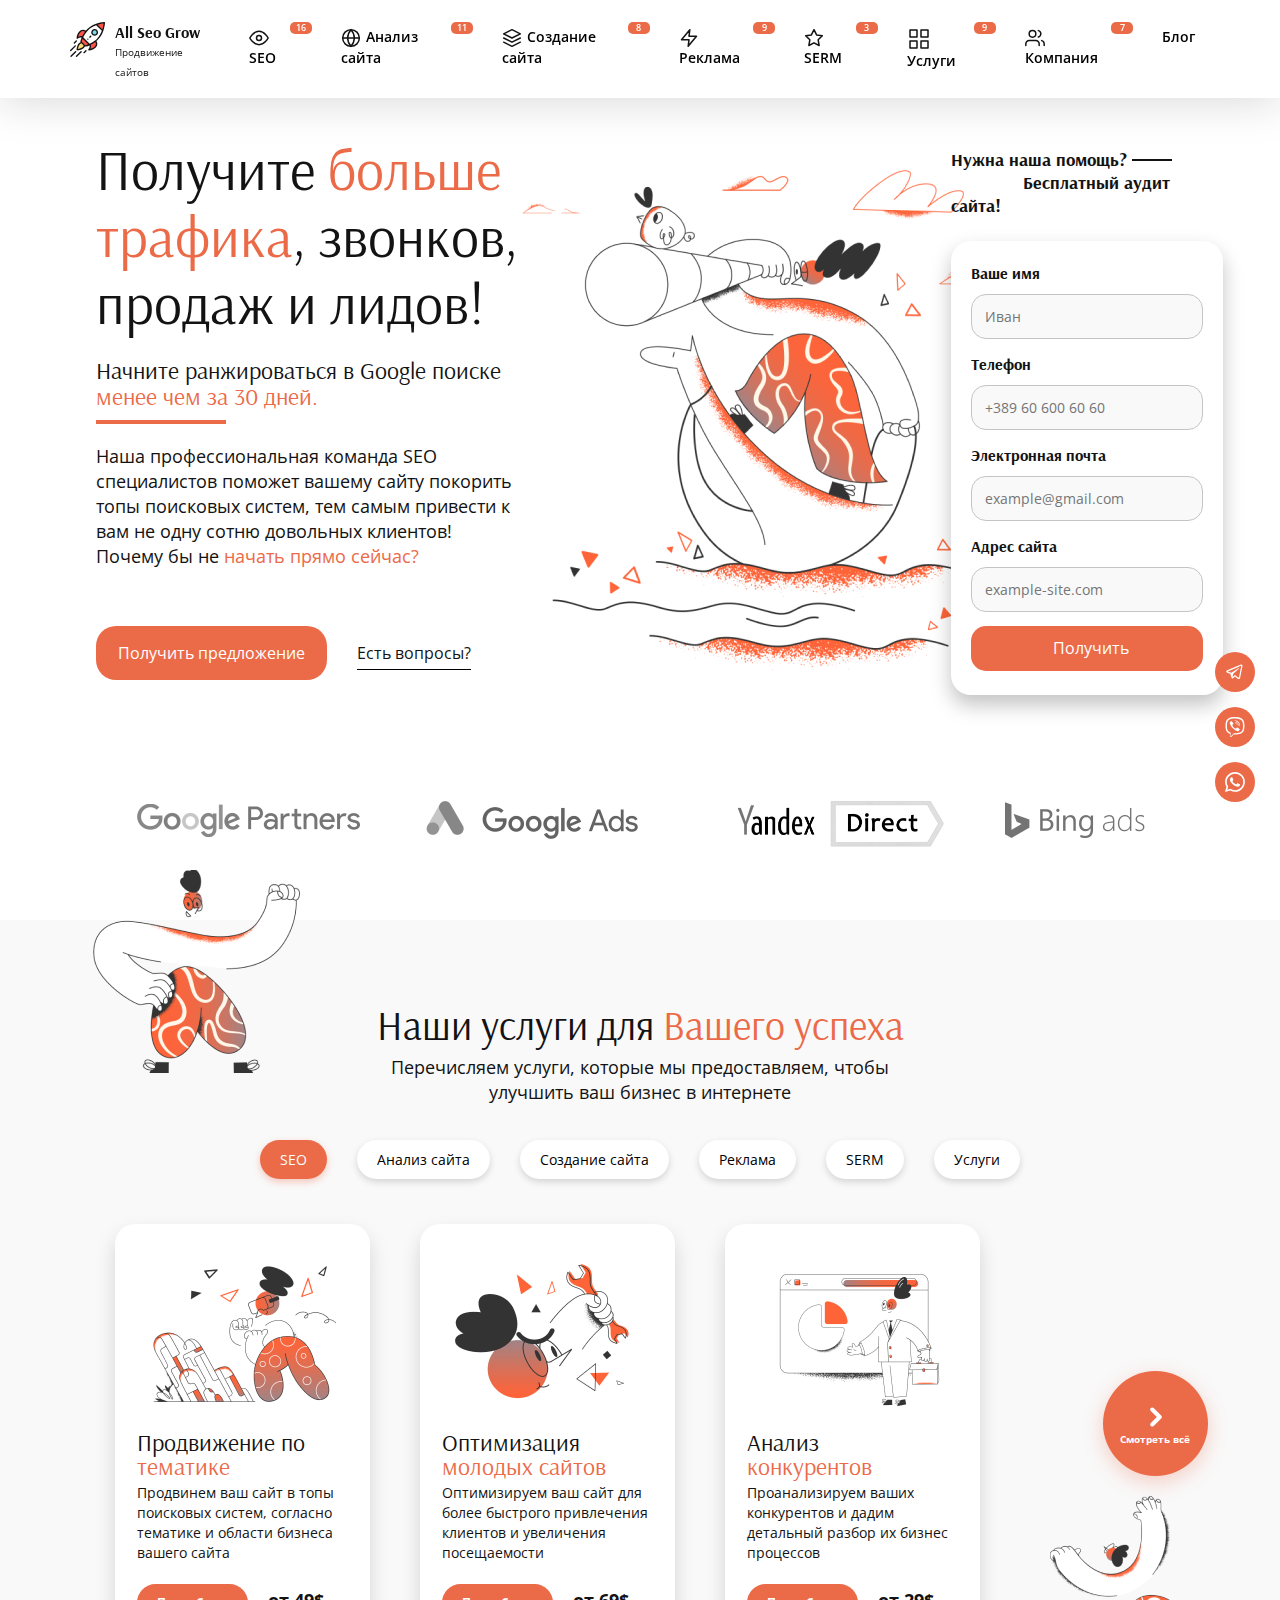
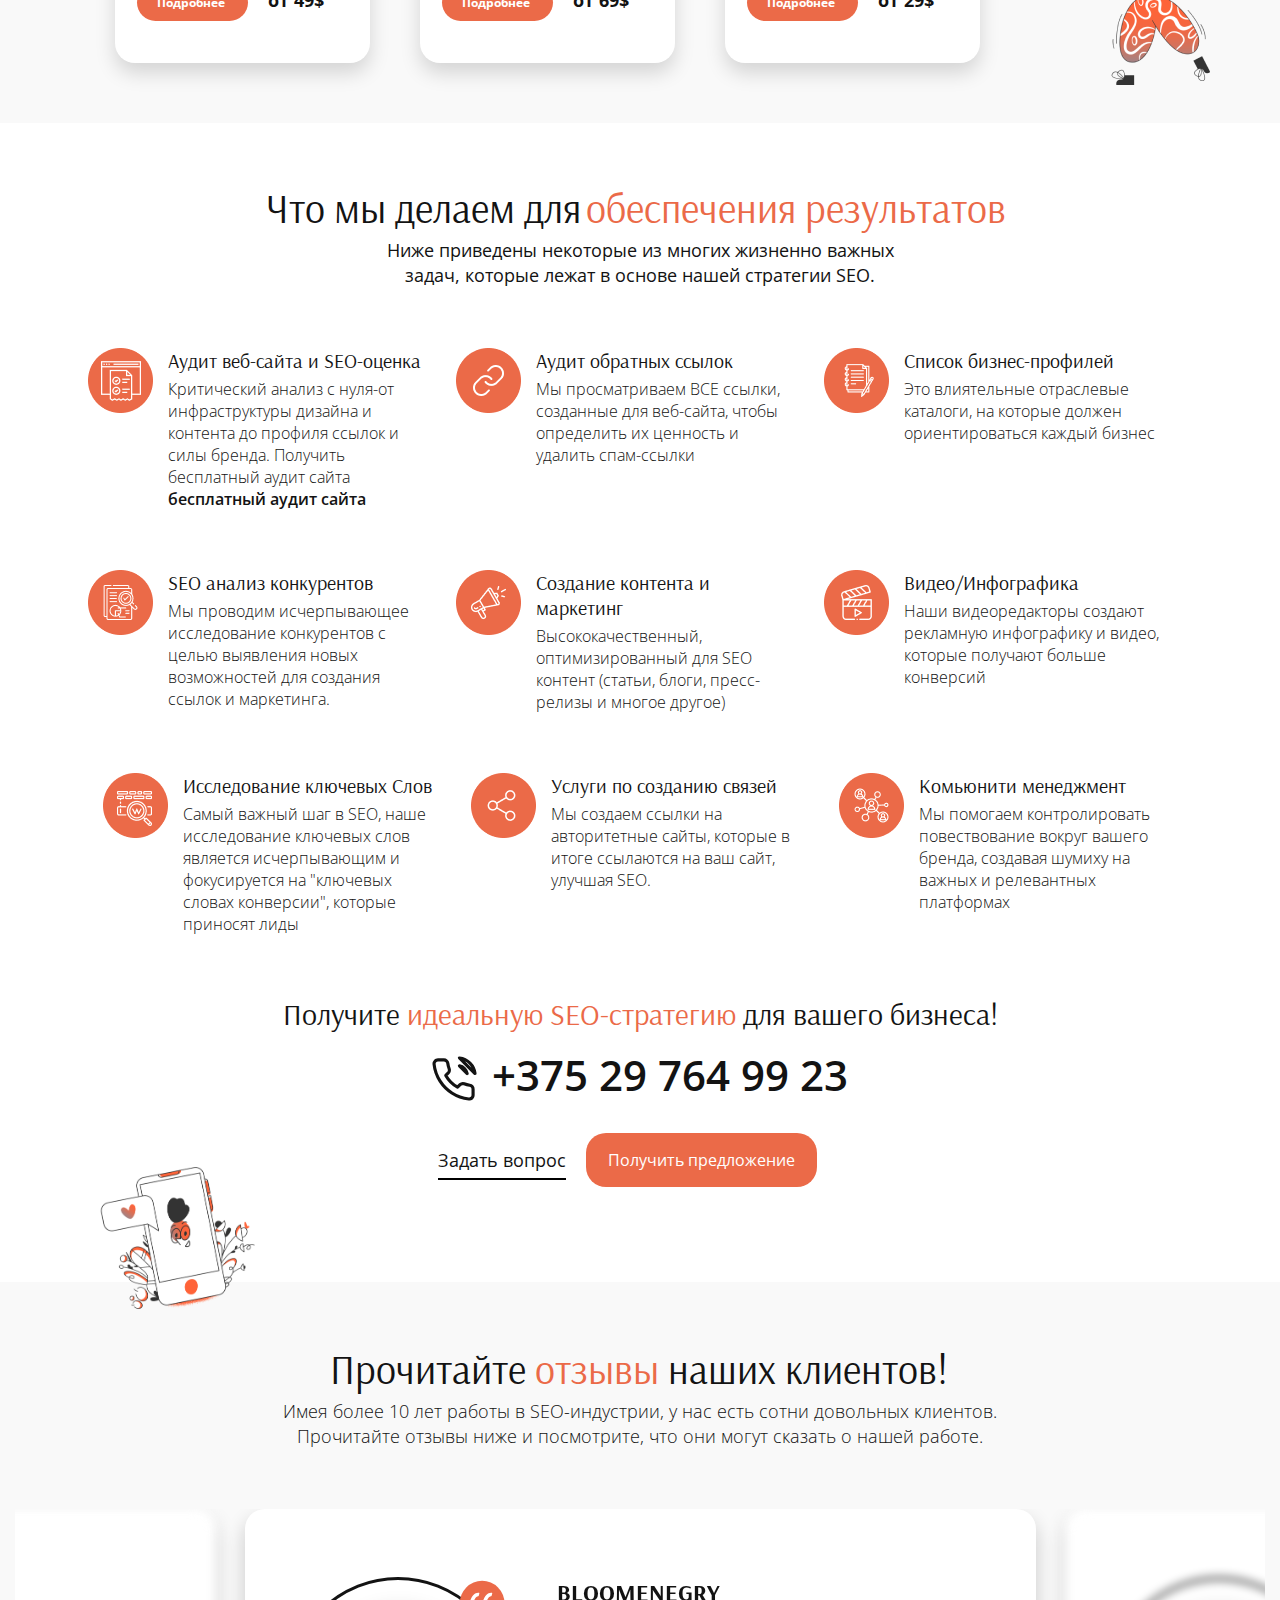
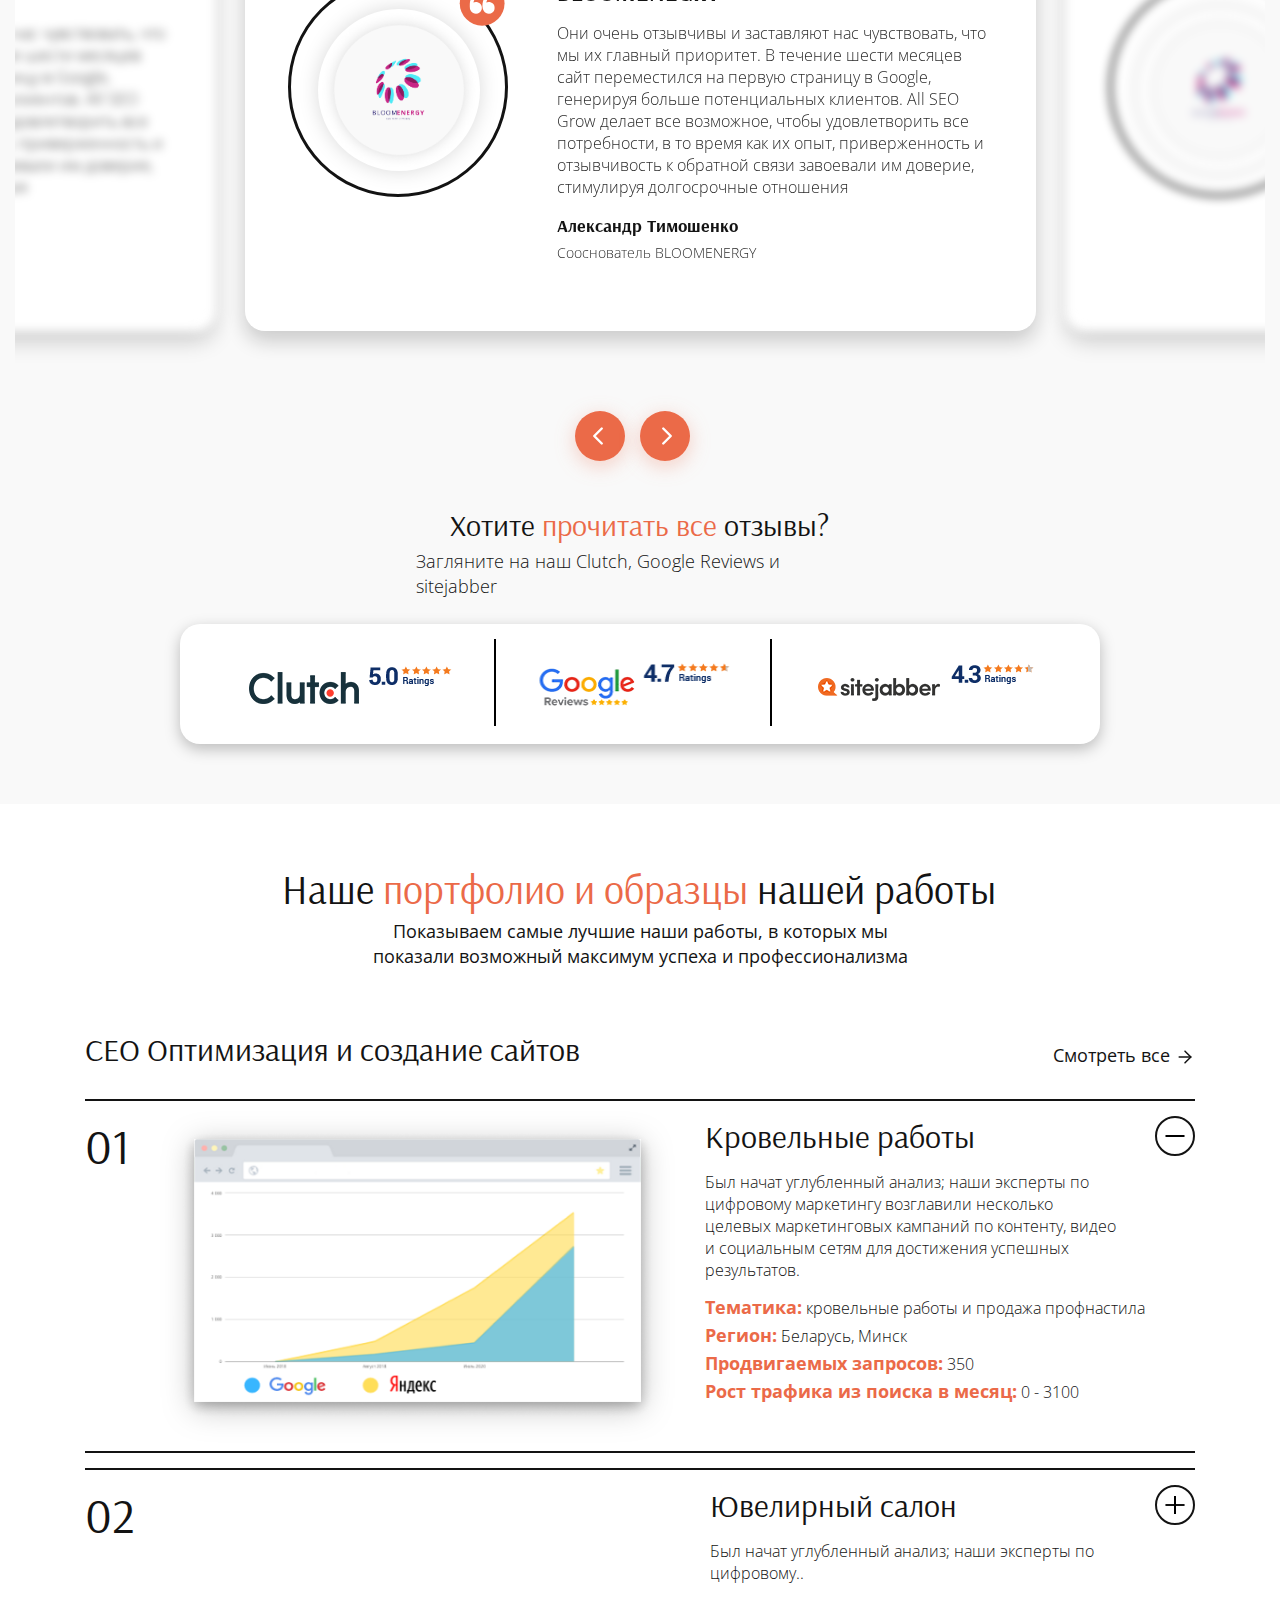
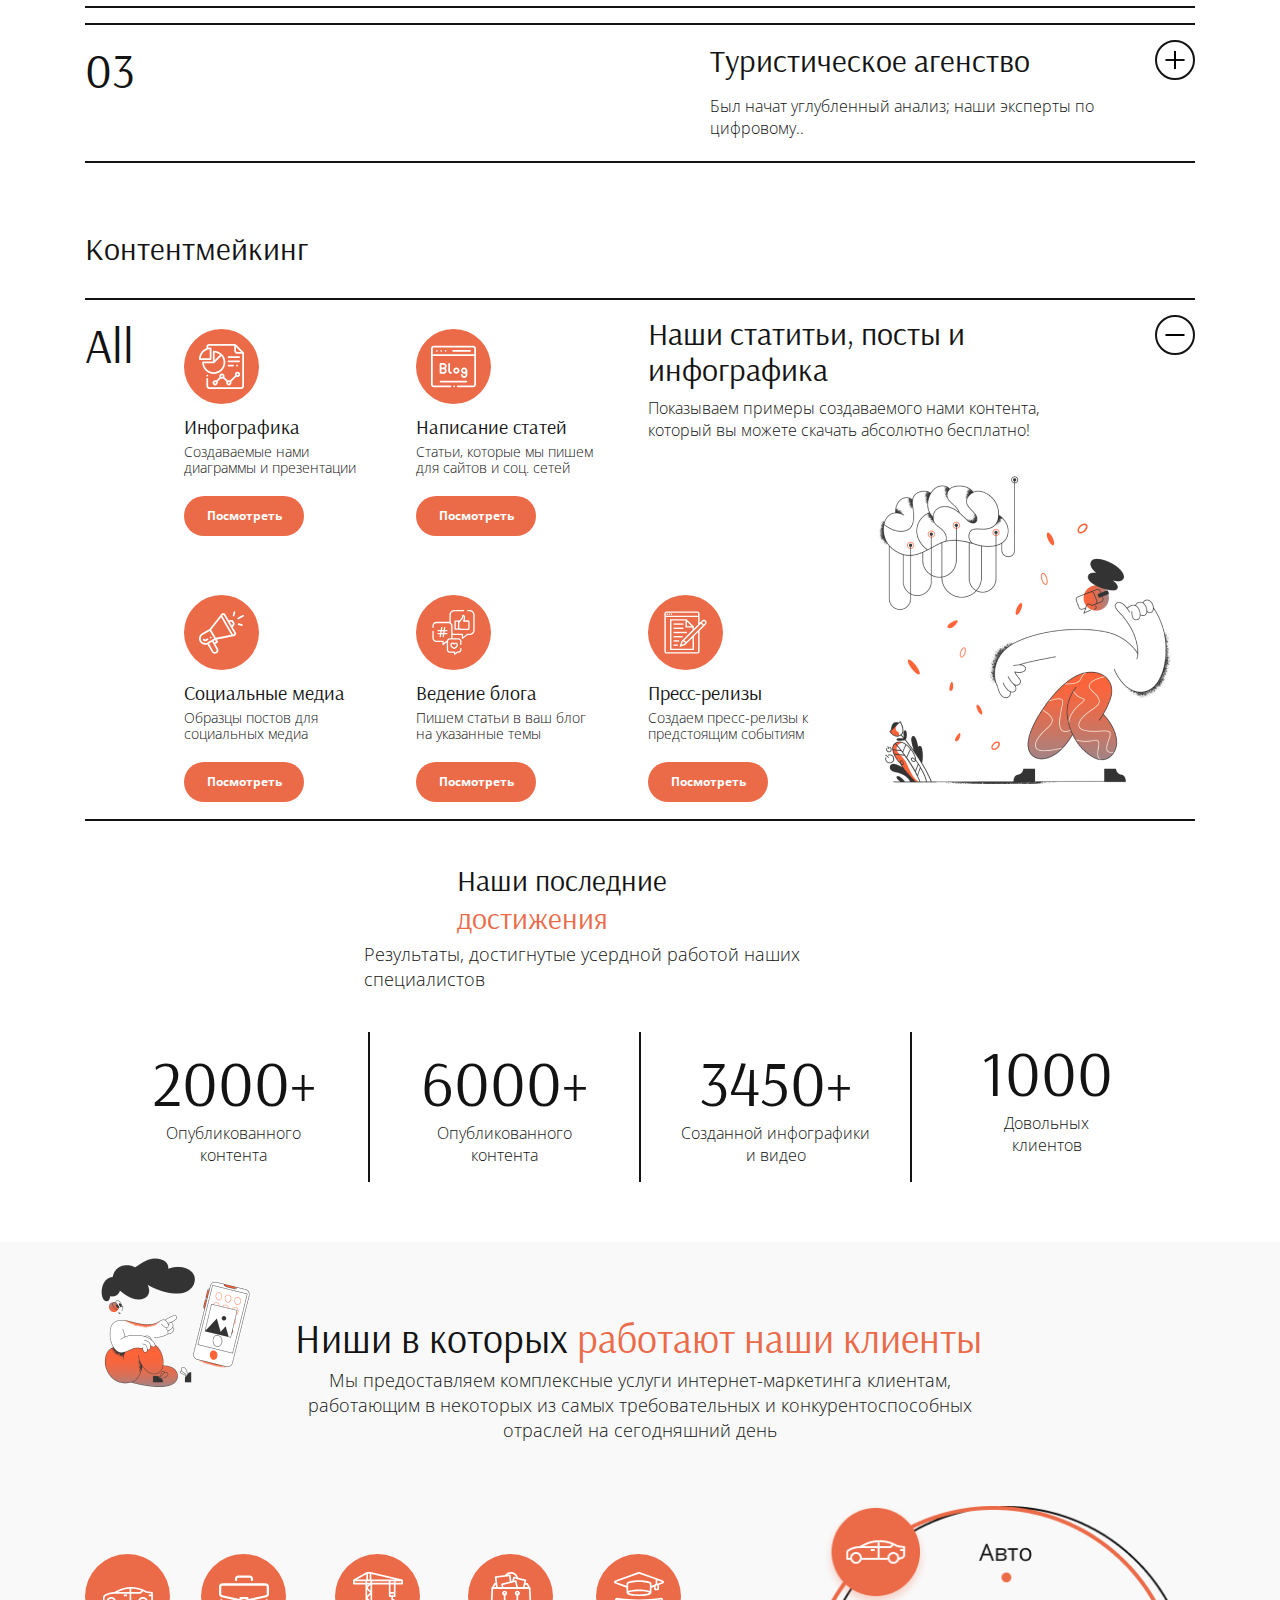
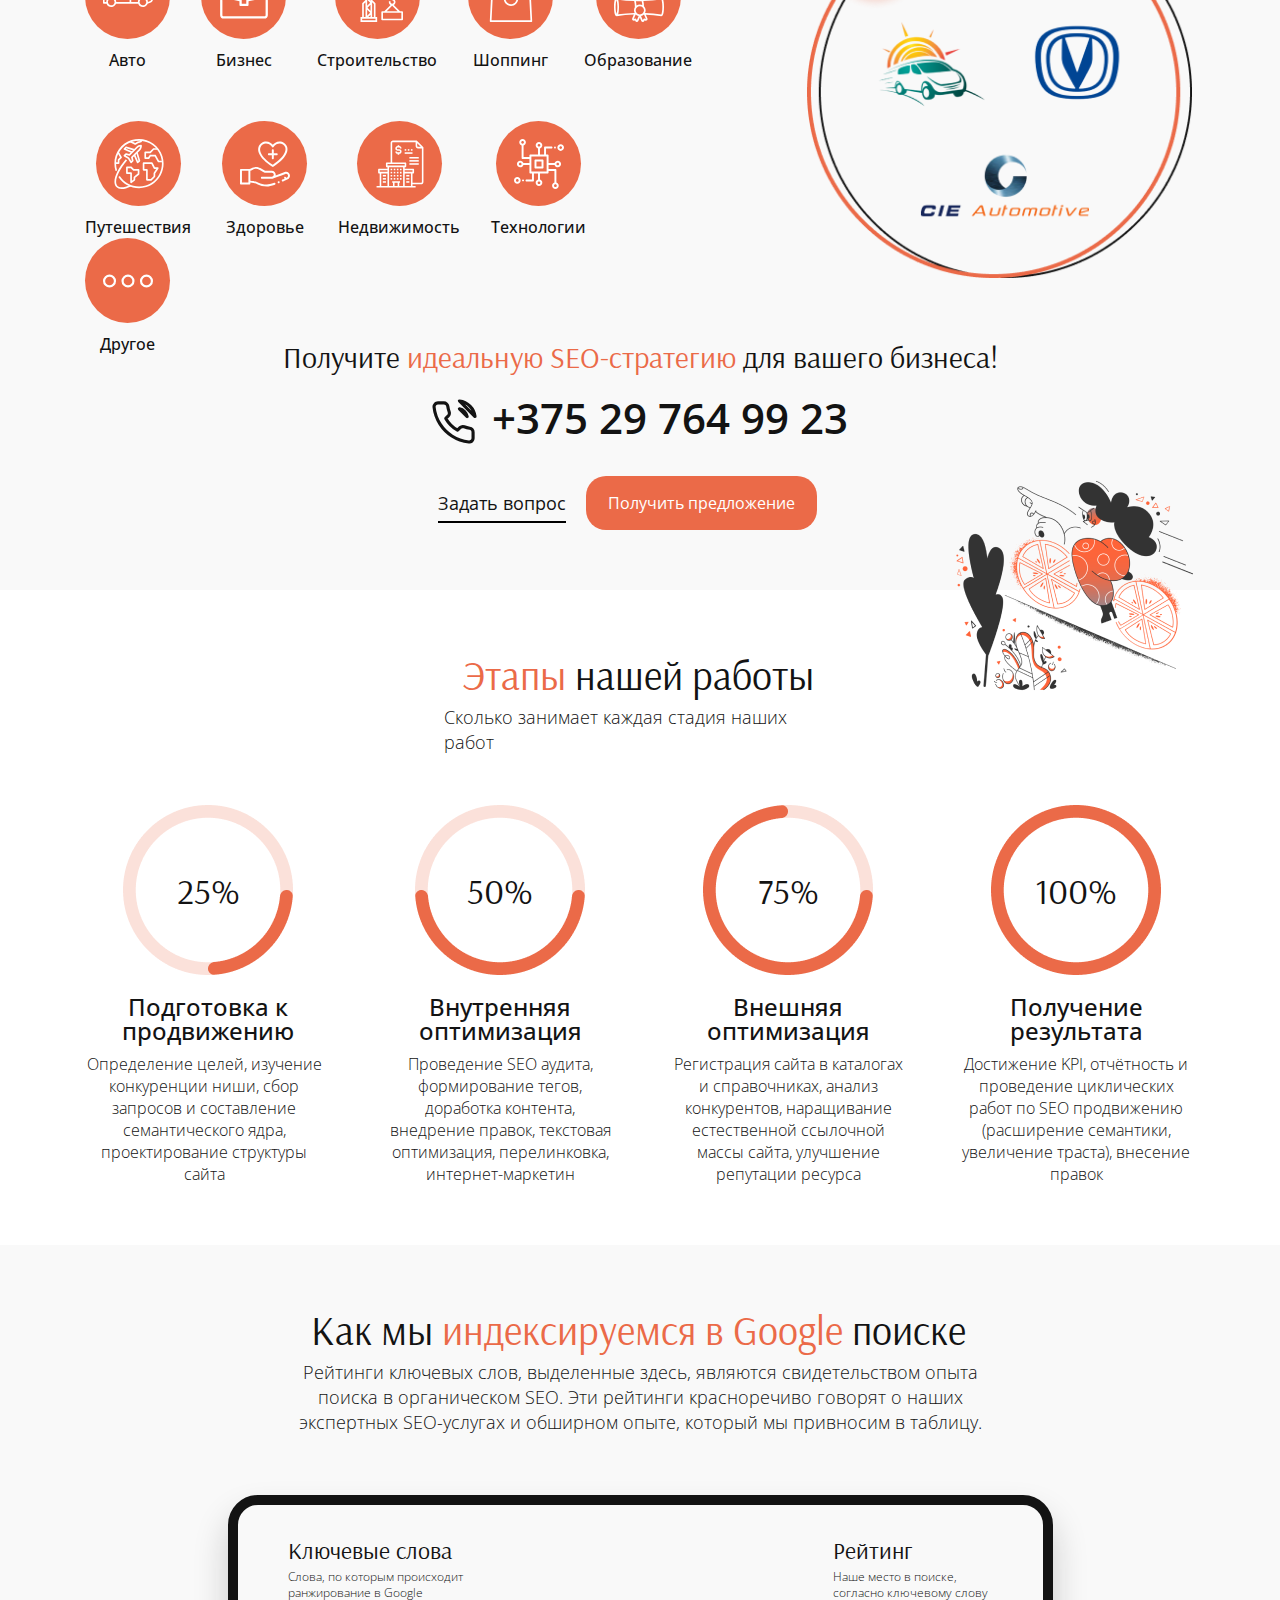
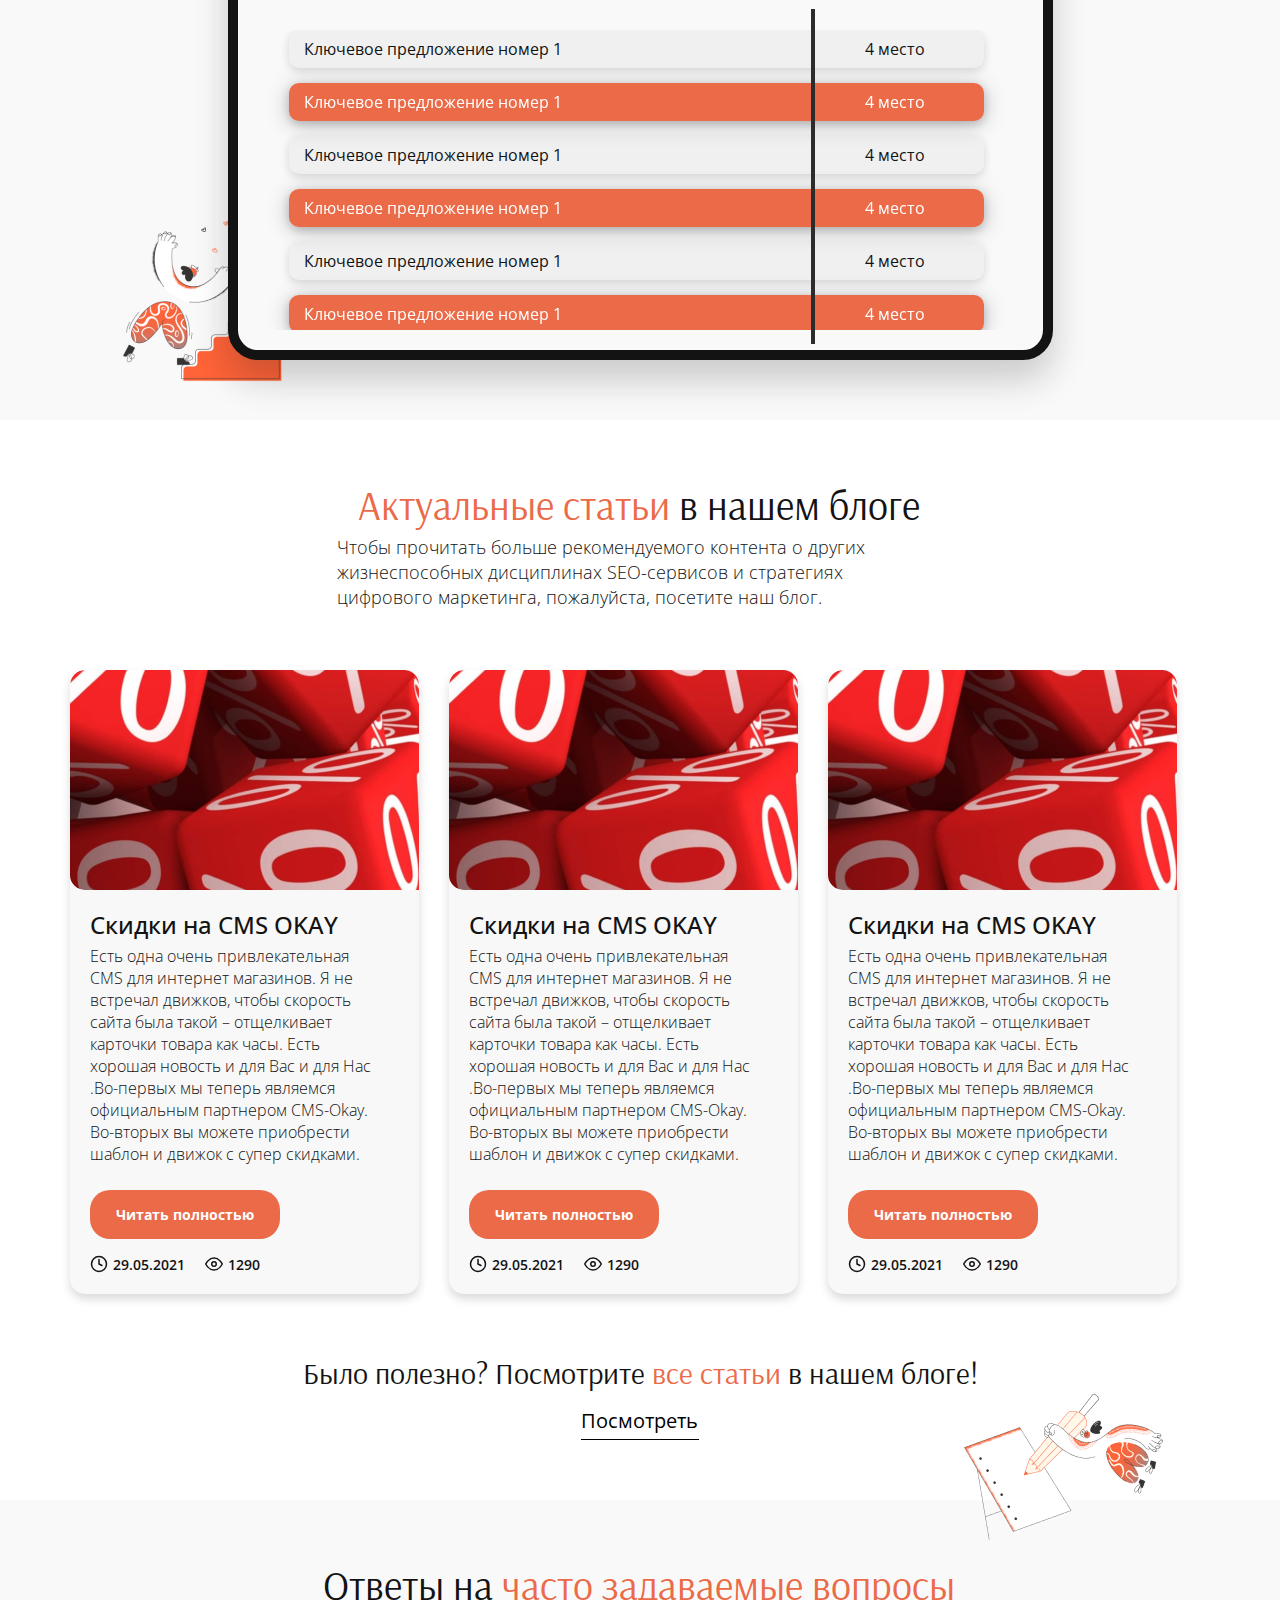
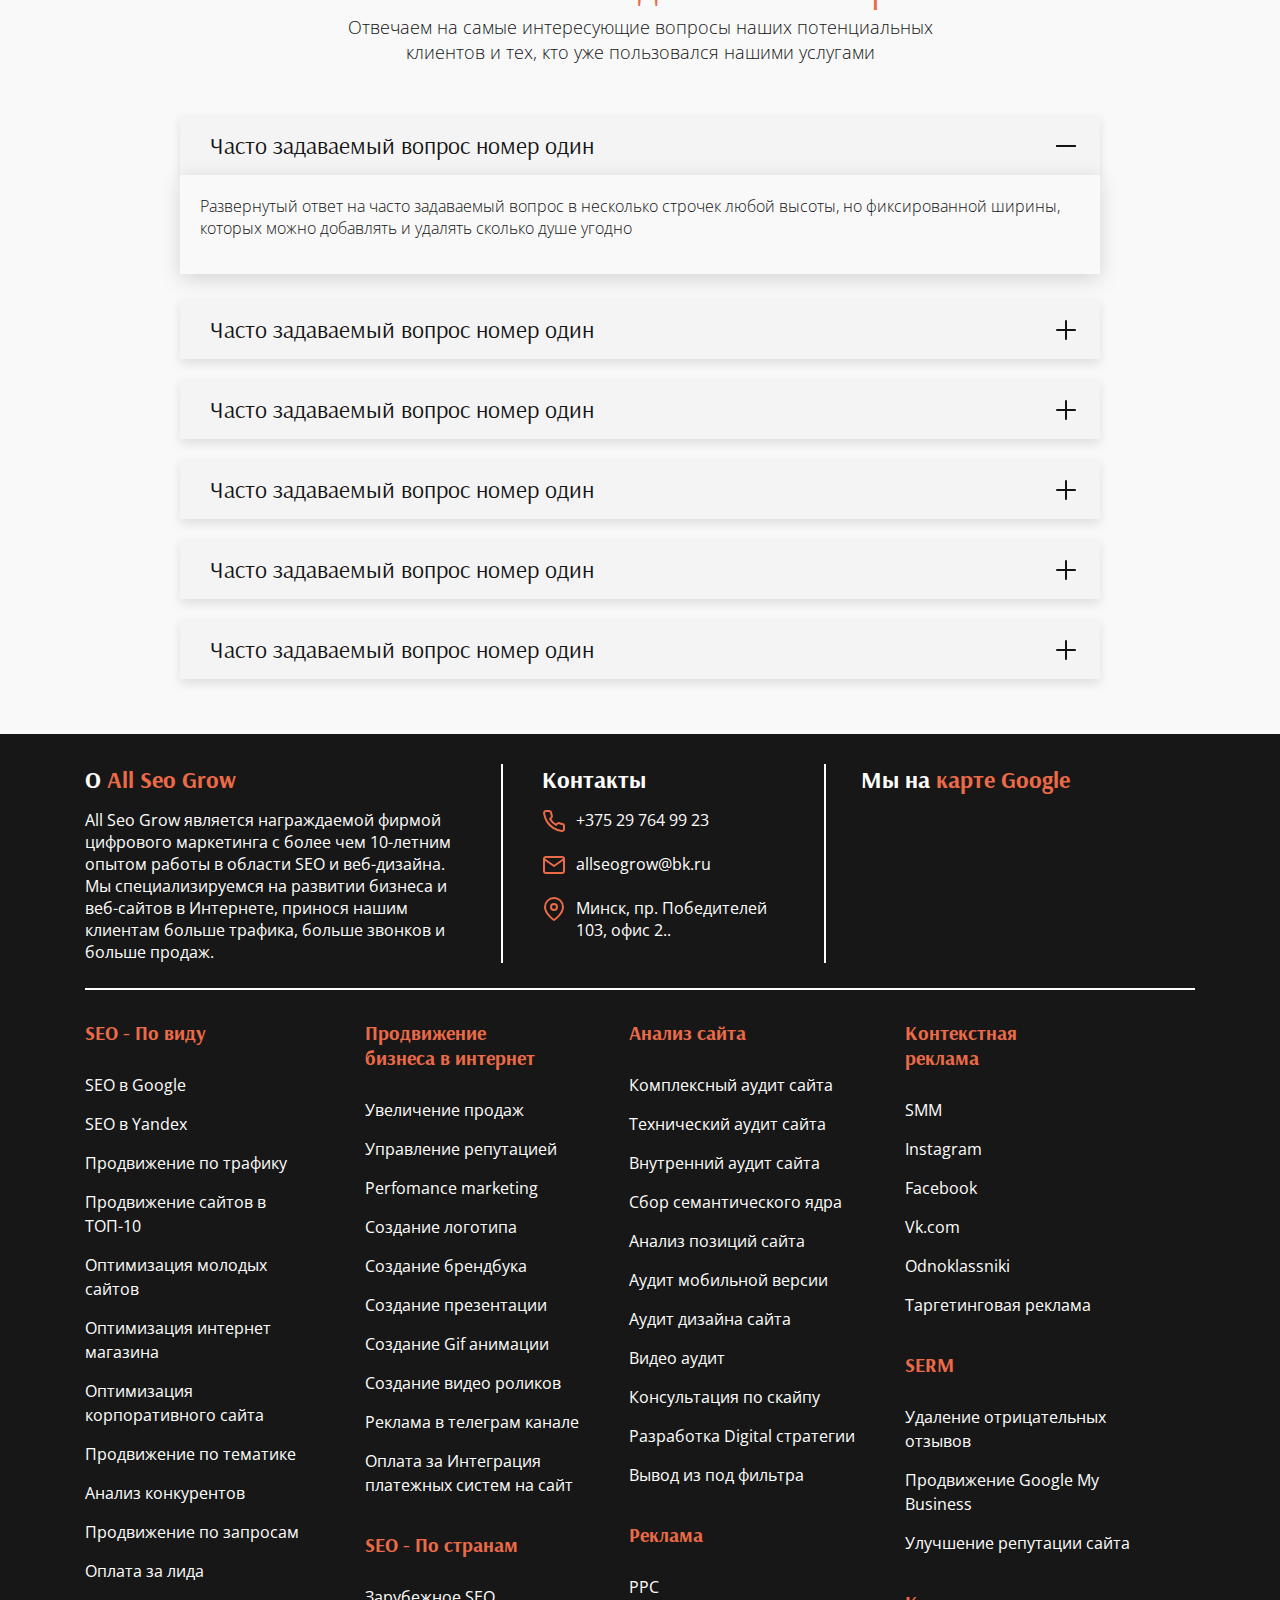
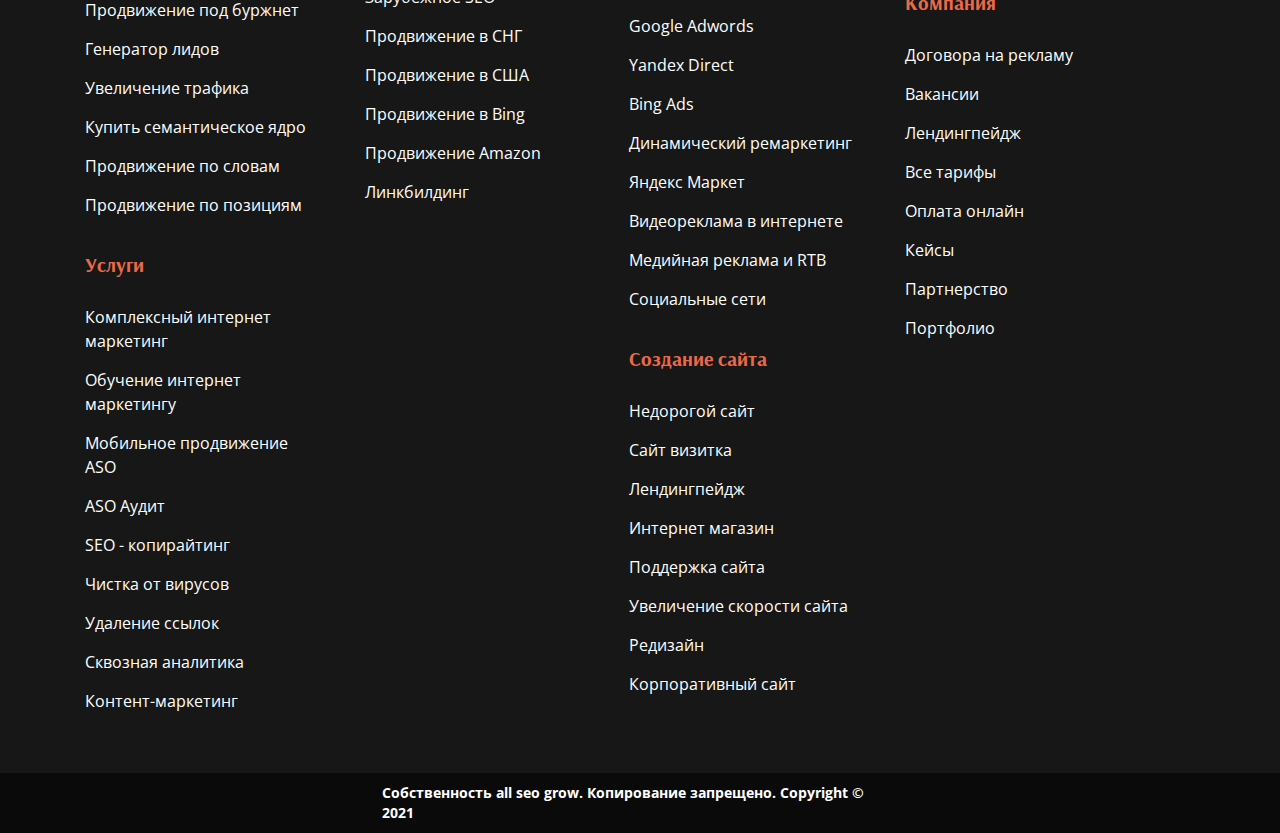
==== commit b046bd43: "desktop succ" ====
--- a/index.html
+++ b/index.html
@@ -30,6 +30,13 @@
         <li class="sticky__nav-item">
           <img
             src="img/pageBtns/3.svg"
+            alt="whatsapp"
+            class="sticky__nav-img"
+          />
+        </li>
+        <li class="sticky__nav-item up__btn">
+          <img
+            src="img/pageBtns/4.svg"
             alt="whatsapp"
             class="sticky__nav-img"
           />
--- a/css/style.css
+++ b/css/style.css
@@ -4,6 +4,10 @@
   color: #eb6a48;
 }
 
+html {
+  scroll-behavior: smooth;
+}
+
 body {
   font-family: "Open Sans", "sans-serif";
   scroll-behavior: smooth;
@@ -46,14 +50,11 @@
 }
 
 .btn-hover {
-  -webkit-transition: all 0.2s ease-in;
-  -o-transition: all 0.2s ease-in;
   transition: all 0.2s ease-in;
 }
 
 .btn-hover:hover {
-  -webkit-filter: drop-shadow(0px 10px 20px rgba(241, 104, 68, 0.3));
-          filter: drop-shadow(0px 10px 20px rgba(241, 104, 68, 0.3));
+  filter: drop-shadow(0px 10px 20px rgba(241, 104, 68, 0.3));
 }
 
 .header__burger-phone {
@@ -79,14 +80,8 @@
 
 /* Лента слайдов */
 .slick-track {
-  display: -webkit-box;
-  display: -webkit-flex;
-  display: -ms-flexbox;
   display: flex;
-  -webkit-box-align: start;
-  -webkit-align-items: flex-start;
-      -ms-flex-align: start;
-          align-items: flex-start;
+  align-items: flex-start;
 }
 
 /* Слайд */
@@ -110,36 +105,23 @@
 }
 
 .sticky__nav-list {
-  display: -webkit-box;
-  display: -webkit-flex;
-  display: -ms-flexbox;
   display: flex;
-  -webkit-box-orient: vertical;
-  -webkit-box-direction: normal;
-  -webkit-flex-direction: column;
-      -ms-flex-direction: column;
-          flex-direction: column;
+  flex-direction: column;
 }
 
 .sticky__nav-item {
   width: 40px;
   height: 40px;
-  display: -webkit-box;
-  display: -webkit-flex;
-  display: -ms-flexbox;
   display: flex;
-  -webkit-box-align: center;
-  -webkit-align-items: center;
-      -ms-flex-align: center;
-          align-items: center;
+  align-items: center;
   background: #eb6a48;
-  -webkit-border-radius: 50%;
-          border-radius: 50%;
+  border-radius: 50%;
   margin-bottom: 15px;
 }
 
 .sticky__nav-item:last-child {
   margin-bottom: 0;
+  display: none;
 }
 
 .sticky__nav-img {
@@ -151,16 +133,12 @@
 .header {
   padding-bottom: 16px;
   background: #ffffff;
-  -webkit-filter: drop-shadow(0px 5px 20px rgba(16, 16, 16, 0.15));
-          filter: drop-shadow(0px 5px 20px rgba(16, 16, 16, 0.15));
+  filter: drop-shadow(0px 5px 20px rgba(16, 16, 16, 0.15));
   position: relative;
   z-index: 11;
 }
 
 .header__content {
-  display: -webkit-box;
-  display: -webkit-flex;
-  display: -ms-flexbox;
   display: flex;
 }
 
@@ -168,9 +146,6 @@
   margin-top: 22px;
   margin-right: 30px;
   margin-left: -15px;
-  display: -webkit-box;
-  display: -webkit-flex;
-  display: -ms-flexbox;
   display: flex;
 }
 
@@ -201,9 +176,6 @@
   font-weight: 600;
   font-size: 14px;
   line-height: 19px;
-  display: -webkit-box;
-  display: -webkit-flex;
-  display: -ms-flexbox;
   display: flex;
 }
 
@@ -223,8 +195,7 @@
   width: 22px;
   height: 12px;
   background: #eb6a48;
-  -webkit-border-radius: 5px;
-          border-radius: 5px;
+  border-radius: 5px;
   font-size: 9px;
   line-height: 11px;
   color: #ffffff;
@@ -265,10 +236,8 @@
   display: none;
   width: 100%;
   background: #ffffff;
-  -webkit-box-shadow: inset 0px 0px 20px rgba(0, 0, 0, 0.15);
-          box-shadow: inset 0px 0px 20px rgba(0, 0, 0, 0.15);
+  box-shadow: inset 0px 0px 20px rgba(0, 0, 0, 0.15);
   position: absolute;
-  top: -webkit-calc(0px + 45px);
   top: calc(0px + 45px);
   padding: 25px 0 40px 0;
   margin-top: 33px;
@@ -287,8 +256,6 @@
 }
 
 .header-sub__list-item {
-  width: -webkit-fit-content;
-  width: -moz-fit-content;
   width: fit-content;
   max-width: 280px;
 }
@@ -332,8 +299,7 @@
   line-height: 16px;
   border: none;
   background: #eb6a48;
-  -webkit-border-radius: 20px;
-          border-radius: 20px;
+  border-radius: 20px;
   color: #fff;
   padding: 12px;
   outline: none !important;
@@ -350,8 +316,6 @@
 }
 
 .header-sub__title {
-  width: -webkit-fit-content;
-  width: -moz-fit-content;
   width: fit-content;
   font-weight: normal;
   font-size: 24px;
@@ -374,8 +338,6 @@
 
 .header-sub__nav-link {
   color: #131313;
-  -webkit-transition: all 0.1s ease-in;
-  -o-transition: all 0.1s ease-in;
   transition: all 0.1s ease-in;
 }
 
@@ -404,9 +366,6 @@
 }
 
 .offer__content {
-  display: -webkit-box;
-  display: -webkit-flex;
-  display: -ms-flexbox;
   display: flex;
 }
 
@@ -464,8 +423,7 @@
 
 .offer__info-link {
   background: #eb6a48;
-  -webkit-border-radius: 20px;
-          border-radius: 20px;
+  border-radius: 20px;
   padding: 15px 22px;
   color: #fff;
   margin-right: 26px;
@@ -473,9 +431,7 @@
 }
 
 .offer__info-link:hover {
-  -webkit-transform: scale(1.1);
-      -ms-transform: scale(1.1);
-          transform: scale(1.1);
+  transform: scale(1.1);
 }
 
 .offer__info-task {
@@ -483,8 +439,6 @@
   line-height: 22px;
   padding-bottom: 5px;
   border-bottom: 1px solid black;
-  -webkit-transition: all 0.2s ease-in;
-  -o-transition: all 0.2s ease-in;
   transition: all 0.2s ease-in;
 }
 
@@ -530,11 +484,9 @@
 }
 
 .offer__info-form {
-  -webkit-box-shadow: 0px 10px 20px rgba(16, 16, 16, 0.25);
-          box-shadow: 0px 10px 20px rgba(16, 16, 16, 0.25);
+  box-shadow: 0px 10px 20px rgba(16, 16, 16, 0.25);
   background-color: #fff;
-  -webkit-border-radius: 20px;
-          border-radius: 20px;
+  border-radius: 20px;
   width: 272px;
   height: 454px;
   padding: 20px;
@@ -550,10 +502,8 @@
   height: 100%;
   background: #ffffff;
   position: absolute;
-  -webkit-box-shadow: 0px 10px 20px rgba(16, 16, 16, 0.25);
-          box-shadow: 0px 10px 20px rgba(16, 16, 16, 0.25);
-  -webkit-border-radius: 20px;
-          border-radius: 20px;
+  box-shadow: 0px 10px 20px rgba(16, 16, 16, 0.25);
+  border-radius: 20px;
   padding: 15px 10px 18px;
   display: none;
 }
@@ -597,8 +547,7 @@
   font-size: 16px;
   line-height: 21px;
   border: none;
-  -webkit-border-radius: 15px;
-          border-radius: 15px;
+  border-radius: 15px;
   color: #ffffff;
 }
 
@@ -624,10 +573,8 @@
   height: 45px;
   background: #f9f9f9;
   border: 1px solid #c4c4c4;
-  -webkit-box-sizing: border-box;
-          box-sizing: border-box;
-  -webkit-border-radius: 15px;
-          border-radius: 15px;
+  box-sizing: border-box;
+  border-radius: 15px;
   padding-left: 13px;
   font-weight: normal;
   font-size: 14px;
@@ -638,22 +585,17 @@
 
 .offer .form__list-item input[type="submit"] {
   background: #eb6a48;
-  -webkit-border-radius: 15px;
-          border-radius: 15px;
+  border-radius: 15px;
   font-size: 16px;
   line-height: 21px;
   font-family: "Open Sans", "sans-serif";
   color: #fff;
   border: none;
-  -webkit-transition: all 0.2s ease-in;
-  -o-transition: all 0.2s ease-in;
   transition: all 0.2s ease-in;
 }
 
 .offer .form__list-item input[type="submit"]:hover {
-  -webkit-transform: scale(1.1);
-      -ms-transform: scale(1.1);
-          transform: scale(1.1);
+  transform: scale(1.1);
 }
 
 /*END*/
@@ -663,9 +605,6 @@
 }
 
 .partners__content {
-  display: -webkit-box;
-  display: -webkit-flex;
-  display: -ms-flexbox;
   display: flex;
   margin-left: 52px;
 }
@@ -677,10 +616,7 @@
 .partners__img:first-child {
   width: 223px;
   height: 33px;
-  -webkit-align-self: center;
-      -ms-flex-item-align: center;
-              -ms-grid-row-align: center;
-          align-self: center;
+  align-self: center;
 }
 
 .partners__img:nth-child(2) {
@@ -697,10 +633,7 @@
   width: 162px;
   height: 36px;
   margin-right: 0;
-  -webkit-align-self: center;
-      -ms-flex-item-align: center;
-              -ms-grid-row-align: center;
-          align-self: center;
+  align-self: center;
 }
 
 /*END*/
@@ -747,14 +680,12 @@
 
 .services_tabs__list {
   margin-bottom: 45px;
-  display: -webkit-box;
-  display: -webkit-flex;
-  display: -ms-flexbox;
   display: flex;
-  -webkit-box-pack: center;
-  -webkit-justify-content: center;
-      -ms-flex-pack: center;
-          justify-content: center;
+  justify-content: center;
+}
+
+.services_tabs__list-cont {
+  display: none;
 }
 
 .services_tabs__list-item {
@@ -768,41 +699,28 @@
 .services_tabs__btn {
   outline: none !important;
   border: none;
-  width: -webkit-fit-content;
-  width: -moz-fit-content;
   width: fit-content;
   padding: 10px 20px;
   background: #ffffff;
-  -webkit-box-shadow: 0px 3px 7px rgba(0, 0, 0, 0.15);
-          box-shadow: 0px 3px 7px rgba(0, 0, 0, 0.15);
-  -webkit-border-radius: 20px;
-          border-radius: 20px;
+  box-shadow: 0px 3px 7px rgba(0, 0, 0, 0.15);
+  border-radius: 20px;
   font-family: "Open Sans", "sans-serif";
   font-size: 14px;
   line-height: 19px;
-  -webkit-transition: all 0.2s ease-in;
-  -o-transition: all 0.2s ease-in;
   transition: all 0.2s ease-in;
 }
 
 .services_tabs__btn-active {
   background: #eb6a48;
-  -webkit-box-shadow: 0px 3px 7px rgba(235, 106, 72, 0.35);
-          box-shadow: 0px 3px 7px rgba(235, 106, 72, 0.35);
+  box-shadow: 0px 3px 7px rgba(235, 106, 72, 0.35);
   color: #ffffff;
 }
 
 .services__wrap {
-  display: -webkit-box;
-  display: -webkit-flex;
-  display: -ms-flexbox;
   display: flex;
 }
 
 .services__list {
-  display: -webkit-box;
-  display: -webkit-flex;
-  display: -ms-flexbox;
   display: flex;
   margin-left: 30px;
 }
@@ -816,25 +734,16 @@
   padding: 25px 22px;
   width: 255px;
   background: #ffffff;
-  -webkit-box-shadow: 0px 10px 20px rgba(0, 0, 0, 0.15);
-          box-shadow: 0px 10px 20px rgba(0, 0, 0, 0.15);
-  -webkit-border-radius: 20px;
-          border-radius: 20px;
+  box-shadow: 0px 10px 20px rgba(0, 0, 0, 0.15);
+  border-radius: 20px;
 }
 
 .services__list-item:last-child {
-  display: -webkit-box;
-  display: -webkit-flex;
-  display: -ms-flexbox;
   display: flex;
-  -webkit-box-align: center;
-  -webkit-align-items: center;
-      -ms-flex-align: center;
-          align-items: center;
+  align-items: center;
   margin-right: 0;
   border: none;
-  -webkit-box-shadow: none;
-          box-shadow: none;
+  box-shadow: none;
   background: transparent;
 }
 
@@ -869,8 +778,7 @@
 
 .services__list-link {
   background: #eb6a48;
-  -webkit-border-radius: 20px;
-          border-radius: 20px;
+  border-radius: 20px;
   font-size: 12px;
   line-height: 20px;
   font-weight: bold;
@@ -889,10 +797,8 @@
   display: block;
   padding: 29px 17px 0px;
   background: #eb6a48;
-  -webkit-box-shadow: 0px 6px 20px rgba(235, 106, 72, 0.3);
-          box-shadow: 0px 6px 20px rgba(235, 106, 72, 0.3);
-  -webkit-border-radius: 50%;
-          border-radius: 50%;
+  box-shadow: 0px 6px 20px rgba(235, 106, 72, 0.3);
+  border-radius: 50%;
   width: 105px;
   height: 105px;
   margin-top: -40px;
@@ -913,8 +819,7 @@
   width: 15px;
   height: 25px;
   background-image: url(../img/services/arrow.svg);
-  -webkit-background-size: 12px 24px;
-          background-size: 12px 24px;
+  background-size: 12px 24px;
   display: block;
   margin-left: 30px;
   position: relative;
@@ -953,26 +858,15 @@
 }
 
 .tasks__list {
-  display: -webkit-box;
-  display: -webkit-flex;
-  display: -ms-flexbox;
   display: flex;
-  -webkit-flex-wrap: wrap;
-      -ms-flex-wrap: wrap;
-          flex-wrap: wrap;
-  -webkit-box-pack: center;
-  -webkit-justify-content: center;
-      -ms-flex-pack: center;
-          justify-content: center;
+  flex-wrap: wrap;
+  justify-content: center;
   margin-bottom: 60px;
 }
 
 .tasks__list-item {
   margin-right: 30px;
   margin-bottom: 60px;
-  display: -webkit-box;
-  display: -webkit-flex;
-  display: -ms-flexbox;
   display: flex;
 }
 
@@ -1011,15 +905,8 @@
 }
 
 .tasks_strat {
-  display: -webkit-box;
-  display: -webkit-flex;
-  display: -ms-flexbox;
   display: flex;
-  -webkit-box-orient: vertical;
-  -webkit-box-direction: normal;
-  -webkit-flex-direction: column;
-      -ms-flex-direction: column;
-          flex-direction: column;
+  flex-direction: column;
   margin-bottom: 35px;
 }
 
@@ -1036,14 +923,8 @@
 }
 
 .tasks_strat__number {
-  display: -webkit-box;
-  display: -webkit-flex;
-  display: -ms-flexbox;
   display: flex;
-  -webkit-box-pack: center;
-  -webkit-justify-content: center;
-      -ms-flex-pack: center;
-          justify-content: center;
+  justify-content: center;
   margin-bottom: 30px;
 }
 
@@ -1066,40 +947,25 @@
 }
 
 .tasks__info-bottom {
-  display: -webkit-box;
-  display: -webkit-flex;
-  display: -ms-flexbox;
   display: flex;
-  -webkit-box-pack: center;
-  -webkit-justify-content: center;
-      -ms-flex-pack: center;
-          justify-content: center;
+  justify-content: center;
 }
 
 .tasks__info-link {
-  -webkit-box-ordinal-group: 2;
-  -webkit-order: 1;
-      -ms-flex-order: 1;
-          order: 1;
+  order: 1;
   background: #eb6a48;
-  -webkit-border-radius: 20px;
-          border-radius: 20px;
+  border-radius: 20px;
   padding: 15px 22px;
   color: #fff;
   margin-right: 26px;
 }
 
 .tasks__info-link:hover {
-  -webkit-transform: scale(1.1);
-      -ms-transform: scale(1.1);
-          transform: scale(1.1);
+  transform: scale(1.1);
 }
 
 .tasks__info-task {
-  -webkit-box-ordinal-group: 1;
-  -webkit-order: 0;
-      -ms-flex-order: 0;
-          order: 0;
+  order: 0;
   font-size: 18px;
   line-height: 25px;
   padding-bottom: 5px;
@@ -1107,10 +973,7 @@
   height: 25px;
   margin-top: 15px;
   margin-right: 20px;
-  -webkit-box-sizing: content-box;
-          box-sizing: content-box;
-  -webkit-transition: all 0.2s ease-in;
-  -o-transition: all 0.2s ease-in;
+  box-sizing: content-box;
   transition: all 0.2s ease-in;
 }
 
@@ -1159,14 +1022,11 @@
 .reviews .reviews__slider .slick-arrow {
   width: 50px;
   height: 50px;
-  -webkit-filter: drop-shadow(0px 5px 10px rgba(235, 106, 72, 0.3));
-          filter: drop-shadow(0px 5px 10px rgba(235, 106, 72, 0.3));
+  filter: drop-shadow(0px 5px 10px rgba(235, 106, 72, 0.3));
   background-color: #eb6a48;
   background-repeat: no-repeat;
-  -webkit-background-size: 30px 30px;
-          background-size: 30px;
-  -webkit-border-radius: 50%;
-          border-radius: 50%;
+  background-size: 30px;
+  border-radius: 50%;
   z-index: 10;
   font-size: 0;
   border: 0;
@@ -1178,9 +1038,7 @@
 .reviews .reviews__slider .slick-arrow.slick-prev {
   background-image: url("../img/slider/prev.svg");
   background-position: 8px 50%;
-  left: -webkit-calc(50% - 65px);
   left: calc(50% - 65px);
-  right: -webkit-calc(50% + 15px);
   right: calc(50% + 15px);
 }
 
@@ -1188,7 +1046,6 @@
   background-image: url("../img/slider/next.svg");
   background-position: 12px 50%;
   left: 50%;
-  right: -webkit-calc(50% - 15px);
   right: calc(50% - 15px);
 }
 
@@ -1197,14 +1054,8 @@
 }
 
 .reviews .reviews__slider .slick-dots {
-  display: -webkit-box;
-  display: -webkit-flex;
-  display: -ms-flexbox;
   display: flex;
-  -webkit-box-align: center;
-  -webkit-align-items: center;
-      -ms-flex-align: center;
-          align-items: center;
+  align-items: center;
 }
 
 .reviews .reviews__slider .slick-dots li {
@@ -1219,8 +1070,7 @@
   background-color: #000;
   opacity: 0.5;
   border: 0;
-  -webkit-border-radius: 50%;
-          border-radius: 50%;
+  border-radius: 50%;
   outline: none;
 }
 
@@ -1231,37 +1081,27 @@
 }
 
 .reviews .reviews__slider .slider__item {
-  display: -webkit-box;
-  display: -webkit-flex;
-  display: -ms-flexbox;
   display: flex;
   width: 791px;
   padding: 68px 43px;
   background: #ffffff;
-  -webkit-box-shadow: 0px 10px 20px rgba(16, 16, 16, 0.2);
-          box-shadow: 0px 10px 20px rgba(16, 16, 16, 0.2);
-  -webkit-border-radius: 20px;
-          border-radius: 20px;
+  box-shadow: 0px 10px 20px rgba(16, 16, 16, 0.2);
+  border-radius: 20px;
   margin-right: 30px;
-  -webkit-align-self: center;
-      -ms-flex-item-align: center;
-          align-self: center;
-  -webkit-filter: blur(5px);
-          filter: blur(5px);
+  align-self: center;
+  filter: blur(5px);
   margin-bottom: 40px;
 }
 
 .reviews .reviews__slider .slick-current {
-  -webkit-filter: blur(0px);
-          filter: blur(0px);
+  filter: blur(0px);
 }
 
 .reviews .reviews__slider .reviews__client-logo {
   margin-right: 49px;
   width: 220px;
   height: 220px;
-  -webkit-border-radius: 50%;
-          border-radius: 50%;
+  border-radius: 50%;
   padding: 29px 27px;
   border: 3px solid #131313;
   position: relative;
@@ -1276,10 +1116,8 @@
 .reviews .reviews__slider .reviews__client-img {
   width: 162px;
   height: 162px;
-  -webkit-box-shadow: 0px 0px 20px rgba(0, 0, 0, 0.15);
-          box-shadow: 0px 0px 20px rgba(0, 0, 0, 0.15);
-  -webkit-border-radius: 50%;
-          border-radius: 50%;
+  box-shadow: 0px 0px 20px rgba(0, 0, 0, 0.15);
+  border-radius: 50%;
 }
 
 .reviews .reviews__slider .reviews__info-client {
@@ -1390,18 +1228,9 @@
     width: 220px;
     height: 220px;
     padding: 0;
-    display: -webkit-box;
-    display: -webkit-flex;
-    display: -ms-flexbox;
     display: flex;
-    -webkit-box-pack: center;
-    -webkit-justify-content: center;
-        -ms-flex-pack: center;
-            justify-content: center;
-    -webkit-box-align: center;
-    -webkit-align-items: center;
-        -ms-flex-align: center;
-            align-items: center;
+    justify-content: center;
+    align-items: center;
   }
   .reviews .reviews__slider .reviews__client-quote {
     width: 45px;
@@ -1437,7 +1266,6 @@
     background-position: center !important;
   }
   .reviews .reviews__slider .slick-arrow.slick-prev {
-    left: -webkit-calc(50% - 100px);
     left: calc(50% - 100px);
   }
 }
@@ -1452,11 +1280,7 @@
     margin-bottom: 95px;
   }
   .reviews .reviews__slider .slider__item {
-    -webkit-box-orient: vertical;
-    -webkit-box-direction: normal;
-    -webkit-flex-direction: column;
-        -ms-flex-direction: column;
-            flex-direction: column;
+    flex-direction: column;
     width: 280px;
     margin-right: 20px;
     padding: 25px 20px;
@@ -1469,18 +1293,9 @@
     width: 150px;
     height: 150px;
     padding: 0;
-    display: -webkit-box;
-    display: -webkit-flex;
-    display: -ms-flexbox;
     display: flex;
-    -webkit-box-pack: center;
-    -webkit-justify-content: center;
-        -ms-flex-pack: center;
-            justify-content: center;
-    -webkit-box-align: center;
-    -webkit-align-items: center;
-        -ms-flex-align: center;
-            align-items: center;
+    justify-content: center;
+    align-items: center;
     padding: 20px;
   }
   .reviews .reviews__slider .reviews__client-quote {
@@ -1518,7 +1333,6 @@
     background-position: center !important;
   }
   .reviews .reviews__slider .slick-arrow.slick-prev {
-    left: -webkit-calc(50% - 100px);
     left: calc(50% - 100px);
   }
 }
@@ -1533,11 +1347,7 @@
     margin-bottom: 95px;
   }
   .reviews .reviews__slider .slider__item {
-    -webkit-box-orient: vertical;
-    -webkit-box-direction: normal;
-    -webkit-flex-direction: column;
-        -ms-flex-direction: column;
-            flex-direction: column;
+    flex-direction: column;
     width: 280px;
     margin-right: 20px;
     padding: 25px 20px;
@@ -1550,18 +1360,9 @@
     width: 150px;
     height: 150px;
     padding: 0;
-    display: -webkit-box;
-    display: -webkit-flex;
-    display: -ms-flexbox;
     display: flex;
-    -webkit-box-pack: center;
-    -webkit-justify-content: center;
-        -ms-flex-pack: center;
-            justify-content: center;
-    -webkit-box-align: center;
-    -webkit-align-items: center;
-        -ms-flex-align: center;
-            align-items: center;
+    justify-content: center;
+    align-items: center;
     padding: 20px;
   }
   .reviews .reviews__slider .reviews__client-quote {
@@ -1599,7 +1400,6 @@
     background-position: center !important;
   }
   .reviews .reviews__slider .slick-arrow.slick-prev {
-    left: -webkit-calc(50% - 100px);
     left: calc(50% - 100px);
   }
 }
@@ -1625,18 +1425,13 @@
 }
 
 .reviews_more__list {
-  display: -webkit-box;
-  display: -webkit-flex;
-  display: -ms-flexbox;
   display: flex;
   margin: 0 auto;
   width: 920px;
   height: 120px;
   background: #ffffff;
-  -webkit-box-shadow: 0px 5px 15px rgba(0, 0, 0, 0.25);
-          box-shadow: 0px 5px 15px rgba(0, 0, 0, 0.25);
-  -webkit-border-radius: 20px;
-          border-radius: 20px;
+  box-shadow: 0px 5px 15px rgba(0, 0, 0, 0.25);
+  border-radius: 20px;
   padding: 30px 56px;
 }
 
@@ -1709,25 +1504,12 @@
 
 .portfolio__list {
   width: 100%;
-  display: -webkit-box;
-  display: -webkit-flex;
-  display: -ms-flexbox;
   display: flex;
-  -webkit-box-orient: vertical;
-  -webkit-box-direction: normal;
-  -webkit-flex-direction: column;
-      -ms-flex-direction: column;
-          flex-direction: column;
-  -webkit-box-pack: center;
-  -webkit-justify-content: center;
-      -ms-flex-pack: center;
-          justify-content: center;
+  flex-direction: column;
+  justify-content: center;
 }
 
 .portfolio__item {
-  display: -webkit-box;
-  display: -webkit-flex;
-  display: -ms-flexbox;
   display: flex;
   margin-bottom: 15px;
   position: relative;
@@ -1766,22 +1548,17 @@
   width: 40px;
   height: 40px;
   border: 2px solid #131313;
-  -webkit-border-radius: 50%;
-          border-radius: 50%;
-  -webkit-box-sizing: border-box;
-          box-sizing: border-box;
+  border-radius: 50%;
+  box-sizing: border-box;
   position: absolute;
   right: 0;
-  -webkit-transition: all 0.2s ease-in;
-  -o-transition: all 0.2s ease-in;
   transition: all 0.2s ease-in;
 }
 
 .portfolio__btn:hover {
   border-color: #eb6a48;
   background: #eb6a48;
-  -webkit-box-shadow: 0px 3px 10px rgba(235, 106, 72, 0.5);
-          box-shadow: 0px 3px 10px rgba(235, 106, 72, 0.5);
+  box-shadow: 0px 3px 10px rgba(235, 106, 72, 0.5);
 }
 
 .portfolio__btn:hover span {
@@ -1798,8 +1575,7 @@
   border: 1px solid #131313;
   margin: 17px auto;
   display: block;
-  -webkit-border-radius: 30px;
-          border-radius: 30px;
+  border-radius: 30px;
   position: relative;
 }
 
@@ -1809,9 +1585,7 @@
   width: 100%;
   height: 100%;
   border: 1px solid black;
-  -webkit-transform: rotate(90deg);
-      -ms-transform: rotate(90deg);
-          transform: rotate(90deg);
+  transform: rotate(90deg);
   top: -1px;
 }
 
@@ -1821,9 +1595,7 @@
   width: 100%;
   height: 100%;
   border: 1px solid black;
-  -webkit-transform: rotate(0deg);
-      -ms-transform: rotate(0deg);
-          transform: rotate(0deg);
+  transform: rotate(0deg);
   top: -1px;
 }
 
@@ -1833,8 +1605,6 @@
   padding: 15px 0 35px 0;
   max-height: 140px;
   overflow: hidden;
-  -webkit-transition: all 0.7s ease-in;
-  -o-transition: all 0.7s ease-in;
   transition: all 0.7s ease-in;
 }
 
@@ -1905,23 +1675,13 @@
   margin-right: 50px;
   width: 475px;
   height: 290px;
-  -webkit-filter: drop-shadow(0px 5px 15px rgba(0, 0, 0, 0.25));
-          filter: drop-shadow(0px 5px 15px rgba(0, 0, 0, 0.25));
-  -webkit-transition: all 0.5s ease-in;
-  -o-transition: all 0.5s ease-in;
+  filter: drop-shadow(0px 5px 15px rgba(0, 0, 0, 0.25));
   transition: all 0.5s ease-in;
 }
 
 .portfolio__info {
-  display: -webkit-box;
-  display: -webkit-flex;
-  display: -ms-flexbox;
   display: flex;
-  -webkit-box-orient: vertical;
-  -webkit-box-direction: normal;
-  -webkit-flex-direction: column;
-      -ms-flex-direction: column;
-          flex-direction: column;
+  flex-direction: column;
 }
 
 .portfolio__name {
@@ -1967,9 +1727,6 @@
 }
 
 .portfolio__wrapper {
-  display: -webkit-box;
-  display: -webkit-flex;
-  display: -ms-flexbox;
   display: flex;
 }
 
@@ -1978,8 +1735,6 @@
 }
 
 .portfolio_cm__bg {
-  -webkit-transition: all 0.5s ease-in;
-  -o-transition: all 0.5s ease-in;
   transition: all 0.5s ease-in;
   width: 379px;
   height: 312px;
@@ -1989,13 +1744,8 @@
 }
 
 .portfolio_cm__list {
-  display: -webkit-box;
-  display: -webkit-flex;
-  display: -ms-flexbox;
   display: flex;
-  -webkit-flex-wrap: wrap;
-      -ms-flex-wrap: wrap;
-          flex-wrap: wrap;
+  flex-wrap: wrap;
 }
 
 .portfolio_cm__list-none .portfolio_cm__item:not(:nth-child(3)) {
@@ -2011,8 +1761,6 @@
 }
 
 .portfolio_cm__item {
-  -webkit-transition: all 0.5s ease-in;
-  -o-transition: all 0.5s ease-in;
   transition: all 0.5s ease-in;
   margin-right: 45px;
   margin-bottom: 45px;
@@ -2031,20 +1779,10 @@
   width: 75px;
   height: 75px;
   background: #eb6a48;
-  -webkit-border-radius: 50%;
-          border-radius: 50%;
-  display: -webkit-box;
-  display: -webkit-flex;
-  display: -ms-flexbox;
+  border-radius: 50%;
   display: flex;
-  -webkit-box-pack: center;
-  -webkit-justify-content: center;
-      -ms-flex-pack: center;
-          justify-content: center;
-  -webkit-box-align: center;
-  -webkit-align-items: center;
-      -ms-flex-align: center;
-          align-items: center;
+  justify-content: center;
+  align-items: center;
   margin-bottom: 10px;
   margin-top: 14px;
 }
@@ -2074,8 +1812,7 @@
   line-height: 16px;
   color: #fff;
   background: #eb6a48;
-  -webkit-border-radius: 20px;
-          border-radius: 20px;
+  border-radius: 20px;
 }
 
 .portfolio_cm__title {
@@ -2117,14 +1854,8 @@
 }
 
 .achievements__list {
-  display: -webkit-box;
-  display: -webkit-flex;
-  display: -ms-flexbox;
   display: flex;
-  -webkit-box-pack: center;
-  -webkit-justify-content: center;
-      -ms-flex-pack: center;
-          justify-content: center;
+  justify-content: center;
 }
 
 .achievements__list-item {
@@ -2176,9 +1907,6 @@
 }
 
 .niches__wrapper {
-  display: -webkit-box;
-  display: -webkit-flex;
-  display: -ms-flexbox;
   display: flex;
 }
 
@@ -2205,13 +1933,8 @@
   height: 284px;
   margin-top: 51px;
   margin-right: 115px;
-  display: -webkit-box;
-  display: -webkit-flex;
-  display: -ms-flexbox;
   display: flex;
-  -webkit-flex-wrap: wrap;
-      -ms-flex-wrap: wrap;
-          flex-wrap: wrap;
+  flex-wrap: wrap;
 }
 
 .niches__list-item {
@@ -2236,8 +1959,7 @@
   width: 85px;
   height: 85px;
   background: #eb6a48;
-  -webkit-border-radius: 50%;
-          border-radius: 50%;
+  border-radius: 50%;
   padding: 18px 17px 17px 18px;
   margin: 0 auto 10px;
 }
@@ -2273,14 +1995,8 @@
 }
 
 .stages__list {
-  display: -webkit-box;
-  display: -webkit-flex;
-  display: -ms-flexbox;
   display: flex;
-  -webkit-box-pack: center;
-  -webkit-justify-content: center;
-      -ms-flex-pack: center;
-          justify-content: center;
+  justify-content: center;
 }
 
 .stages__list-item {
@@ -2314,18 +2030,9 @@
 .stages__list-scale {
   width: 170px;
   height: 170px;
-  display: -webkit-box;
-  display: -webkit-flex;
-  display: -ms-flexbox;
   display: flex;
-  -webkit-box-align: center;
-  -webkit-align-items: center;
-      -ms-flex-align: center;
-          align-items: center;
-  -webkit-box-pack: center;
-  -webkit-justify-content: center;
-      -ms-flex-pack: center;
-          justify-content: center;
+  align-items: center;
+  justify-content: center;
   margin: 0 auto 20px;
 }
 
@@ -2379,34 +2086,20 @@
   width: 825px;
   height: 465px;
   background: #f9f9f9;
-  display: -webkit-box;
-  display: -webkit-flex;
-  display: -ms-flexbox;
   display: flex;
-  -webkit-box-orient: vertical;
-  -webkit-box-direction: normal;
-  -webkit-flex-direction: column;
-      -ms-flex-direction: column;
-          flex-direction: column;
+  flex-direction: column;
   border: 10px solid #131313;
-  -webkit-box-sizing: border-box;
-          box-sizing: border-box;
-  -webkit-box-shadow: 0px 20px 35px rgba(19, 19, 19, 0.2);
-          box-shadow: 0px 20px 35px rgba(19, 19, 19, 0.2);
-  -webkit-border-radius: 30px;
-          border-radius: 30px;
+  box-sizing: border-box;
+  box-shadow: 0px 20px 35px rgba(19, 19, 19, 0.2);
+  border-radius: 30px;
   margin: 0 auto;
   padding: 30px 50px 30px 50px;
   overflow: hidden;
   z-index: 10;
-  position: -webkit-sticky;
   position: sticky;
 }
 
 .indexing__name-wrap {
-  display: -webkit-box;
-  display: -webkit-flex;
-  display: -ms-flexbox;
   display: flex;
 }
 
@@ -2443,21 +2136,15 @@
   padding: 7px 0 7px 15px;
   margin-bottom: 15px;
   background: #f0f0f0;
-  -webkit-box-shadow: 0px 3px 10px rgba(0, 0, 0, 0.15);
-          box-shadow: 0px 3px 10px rgba(0, 0, 0, 0.15);
-  -webkit-border-radius: 10px;
-          border-radius: 10px;
-  display: -webkit-box;
-  display: -webkit-flex;
-  display: -ms-flexbox;
+  box-shadow: 0px 3px 10px rgba(0, 0, 0, 0.15);
+  border-radius: 10px;
   display: flex;
 }
 
 .indexing__table-item:nth-child(2n + 2) {
   background: #EB6A48;
   color: #fff;
-  -webkit-filter: drop-shadow(0px 3px 10px rgba(0, 0, 0, 0.25));
-          filter: drop-shadow(0px 3px 10px rgba(0, 0, 0, 0.25));
+  filter: drop-shadow(0px 3px 10px rgba(0, 0, 0, 0.25));
 }
 
 .indexing__table-text:first-child {
@@ -2515,24 +2202,16 @@
 }
 
 .articles__wrapper {
-  display: -webkit-box;
-  display: -webkit-flex;
-  display: -ms-flexbox;
   display: flex;
-  -webkit-box-pack: center;
-  -webkit-justify-content: center;
-      -ms-flex-pack: center;
-          justify-content: center;
+  justify-content: center;
   margin-bottom: 60px;
 }
 
 .articles__item {
   width: 349px;
   background: #f8f8f8;
-  -webkit-box-shadow: 0px 5px 10px rgba(0, 0, 0, 0.15);
-          box-shadow: 0px 5px 10px rgba(0, 0, 0, 0.15);
-  -webkit-border-radius: 15px;
-          border-radius: 15px;
+  box-shadow: 0px 5px 10px rgba(0, 0, 0, 0.15);
+  border-radius: 15px;
   margin-right: 30px;
 }
 
@@ -2547,8 +2226,7 @@
 .articles__item-img {
   width: 100%;
   height: 220px;
-  -webkit-border-radius: 15px 0px 0px 15px;
-          border-radius: 15px 0px 0px 15px;
+  border-radius: 15px 0px 0px 15px;
   margin-bottom: 20px;
 }
 
@@ -2567,17 +2245,13 @@
 }
 
 .articles__item-buttons {
-  display: -webkit-box;
-  display: -webkit-flex;
-  display: -ms-flexbox;
   display: flex;
   margin-bottom: 16px;
 }
 
 .articles__item-link {
   background: #eb6a48;
-  -webkit-border-radius: 20px;
-          border-radius: 20px;
+  border-radius: 20px;
   padding: 15px 26px;
   margin-right: 20px;
   font-weight: bold;
@@ -2591,16 +2265,10 @@
 }
 
 .articles__item-info {
-  display: -webkit-box;
-  display: -webkit-flex;
-  display: -ms-flexbox;
   display: flex;
 }
 
 .articles__item-info-text {
-  display: -webkit-box;
-  display: -webkit-flex;
-  display: -ms-flexbox;
   display: flex;
   font-weight: 600;
   font-size: 14px;
@@ -2670,26 +2338,13 @@
 }
 
 .questions__wrapper {
-  display: -webkit-box;
-  display: -webkit-flex;
-  display: -ms-flexbox;
   display: flex;
-  -webkit-box-pack: center;
-  -webkit-justify-content: center;
-      -ms-flex-pack: center;
-          justify-content: center;
+  justify-content: center;
 }
 
 .questions__list {
-  display: -webkit-box;
-  display: -webkit-flex;
-  display: -ms-flexbox;
   display: flex;
-  -webkit-box-orient: vertical;
-  -webkit-box-direction: normal;
-  -webkit-flex-direction: column;
-      -ms-flex-direction: column;
-          flex-direction: column;
+  flex-direction: column;
 }
 
 .questions__list-item {
@@ -2703,20 +2358,14 @@
 }
 
 .questions__list-item-active {
-  height: -webkit-fit-content;
-  height: -moz-fit-content;
   height: fit-content;
 }
 
 .questions__list-top {
-  display: -webkit-box;
-  display: -webkit-flex;
-  display: -ms-flexbox;
   display: flex;
   padding: 15px 24px 15px 30px;
   background: #f4f4f4;
-  -webkit-box-shadow: 0px 5px 10px rgba(0, 0, 0, 0.1);
-          box-shadow: 0px 5px 10px rgba(0, 0, 0, 0.1);
+  box-shadow: 0px 5px 10px rgba(0, 0, 0, 0.1);
 }
 
 .questions__list-title {
@@ -2729,8 +2378,7 @@
 .questions__list-btn {
   position: relative;
   border-top: 2px solid #131313;
-  -webkit-border-radius: 30px;
-          border-radius: 30px;
+  border-radius: 30px;
   width: 20px;
   height: 2px;
   margin-top: 15px;
@@ -2742,9 +2390,7 @@
 }
 
 .questions__list-btn-active.questions__list-btn::after {
-  -webkit-transform: rotate(180deg);
-      -ms-transform: rotate(180deg);
-          transform: rotate(180deg);
+  transform: rotate(180deg);
 }
 
 .questions__list-btn::after {
@@ -2754,13 +2400,9 @@
   height: 100%;
   border-top: 2px solid #131313;
   -webkit-border-radius: 30px;
-  -webkit-transform: rotate(90deg);
-      -ms-transform: rotate(90deg);
-          transform: rotate(90deg);
+  transform: rotate(90deg);
   border-radius: 30px;
   top: -2px;
-  -webkit-transition: all 0.5s ease-out;
-  -o-transition: all 0.5s ease-out;
   transition: all 0.5s ease-out;
 }
 
@@ -2769,25 +2411,16 @@
   padding: 0;
   overflow: hidden;
   opacity: 0;
-  -webkit-transform: scale(0);
-      -ms-transform: scale(0);
-          transform: scale(0);
-  -webkit-transition: all 0.5s ease-out;
-  -o-transition: all 0.5s ease-out;
+  transform: scale(0);
   transition: all 0.5s ease-out;
 }
 
 .questions__list-desc_wrap-active {
   padding: 20px 20px 35px 20px;
-  -webkit-transition: all 0.5s ease-out;
-  -o-transition: all 0.5s ease-out;
   transition: all 0.5s ease-out;
   background: #f9f9f9;
-  -webkit-box-shadow: 0px 5px 20px rgba(0, 0, 0, 0.15);
-          box-shadow: 0px 5px 20px rgba(0, 0, 0, 0.15);
-  -webkit-transform: scale(1);
-      -ms-transform: scale(1);
-          transform: scale(1);
+  box-shadow: 0px 5px 20px rgba(0, 0, 0, 0.15);
+  transform: scale(1);
   max-height: 1000px;
   opacity: 1;
 }
@@ -2805,9 +2438,6 @@
 }
 
 .footer__info {
-  display: -webkit-box;
-  display: -webkit-flex;
-  display: -ms-flexbox;
   display: flex;
   padding-bottom: 25px;
   border-bottom: 2px solid #fff;
@@ -2859,9 +2489,6 @@
 
 .footer__contacts__list-item {
   width: 231px;
-  display: -webkit-box;
-  display: -webkit-flex;
-  display: -ms-flexbox;
   display: flex;
   margin-bottom: 20px;
 }
@@ -2890,22 +2517,12 @@
 }
 
 .footer__nav {
-  display: -webkit-box;
-  display: -webkit-flex;
-  display: -ms-flexbox;
   display: flex;
 }
 
 .footer__nav-cont {
-  display: -webkit-box;
-  display: -webkit-flex;
-  display: -ms-flexbox;
   display: flex;
-  -webkit-box-orient: vertical;
-  -webkit-box-direction: normal;
-  -webkit-flex-direction: column;
-      -ms-flex-direction: column;
-          flex-direction: column;
+  flex-direction: column;
   margin-right: 50px;
 }
 
@@ -2914,15 +2531,8 @@
 }
 
 .footer__nav-wrap {
-  display: -webkit-box;
-  display: -webkit-flex;
-  display: -ms-flexbox;
   display: flex;
-  -webkit-box-orient: vertical;
-  -webkit-box-direction: normal;
-  -webkit-flex-direction: column;
-      -ms-flex-direction: column;
-          flex-direction: column;
+  flex-direction: column;
   margin-bottom: 35px;
 }
 
@@ -2964,8 +2574,6 @@
   font-weight: normal;
   font-size: 16px;
   line-height: 22px;
-  -webkit-transition: padding 0.5s;
-  -o-transition: padding 0.5s;
   transition: padding 0.5s;
 }
 
@@ -3014,19 +2622,12 @@
     margin-right: 64px;
   }
   .header nav {
-    display: -webkit-box;
-    display: -webkit-flex;
-    display: -ms-flexbox;
     display: flex;
-    -webkit-box-align: center;
-    -webkit-align-items: center;
-        -ms-flex-align: center;
-            align-items: center;
+    align-items: center;
     margin-left: auto;
   }
   .header__burger-active {
-    -webkit-filter: none;
-            filter: none;
+    filter: none;
   }
   .header__burger_bg {
     background: #13131387;
@@ -3035,8 +2636,6 @@
     z-index: 10;
     left: 0;
     opacity: 0;
-    -webkit-transition: all 0.4s ease-in;
-    -o-transition: all 0.4s ease-in;
     transition: all 0.4s ease-in;
   }
   .header__burger_bg-active {
@@ -3055,8 +2654,6 @@
     z-index: -1;
   }
   .header__burger-wrapper-active {
-    -webkit-transition: all 0.5s ease-in;
-    -o-transition: all 0.5s ease-in;
     transition: all 0.5s ease-in;
     right: 0;
   }
@@ -3107,9 +2704,6 @@
   }
   .header__burger-link {
     font-weight: 600;
-    display: -webkit-box;
-    display: -webkit-flex;
-    display: -ms-flexbox;
     display: flex;
     font-size: 20px;
     line-height: 27px;
@@ -3149,32 +2743,19 @@
     margin-top: 60px;
   }
   .offer__content {
-    -webkit-box-orient: vertical;
-    -webkit-box-direction: normal;
-    -webkit-flex-direction: column;
-        -ms-flex-direction: column;
-            flex-direction: column;
+    flex-direction: column;
   }
   .offer__info {
-    -webkit-box-ordinal-group: 3;
-    -webkit-order: 2;
-        -ms-flex-order: 2;
-            order: 2;
+    order: 2;
   }
   .offer__info-img {
-    -webkit-box-ordinal-group: 2;
-    -webkit-order: 1;
-        -ms-flex-order: 1;
-            order: 1;
+    order: 1;
     width: 375px;
     height: 375px;
     margin: 0 auto;
   }
   .offer__info-right_block {
-    -webkit-box-ordinal-group: 4;
-    -webkit-order: 3;
-        -ms-flex-order: 3;
-            order: 3;
+    order: 3;
   }
   .offer__info-title {
     width: 579px;
@@ -3211,8 +2792,6 @@
     font-weight: 600;
   }
   .offer__info-bottom {
-    width: -webkit-fit-content;
-    width: -moz-fit-content;
     width: fit-content;
     margin: 0 auto 120px;
   }
@@ -3238,26 +2817,15 @@
   }
   .offer__info-form {
     width: 100%;
-    height: -webkit-fit-content;
-    height: -moz-fit-content;
     height: fit-content;
-    -webkit-box-shadow: none;
-            box-shadow: none;
+    box-shadow: none;
     border: none;
     padding: 0;
   }
   .offer__info-form .form__list {
-    display: -webkit-box;
-    display: -webkit-flex;
-    display: -ms-flexbox;
     display: flex;
-    -webkit-flex-wrap: wrap;
-        -ms-flex-wrap: wrap;
-            flex-wrap: wrap;
-    -webkit-box-pack: center;
-    -webkit-justify-content: center;
-        -ms-flex-pack: center;
-            justify-content: center;
+    flex-wrap: wrap;
+    justify-content: center;
   }
   .offer__info-form .form__list-item {
     width: 255px;
@@ -3280,13 +2848,8 @@
   }
   .partners__content {
     margin-left: 0;
-    -webkit-flex-wrap: wrap;
-        -ms-flex-wrap: wrap;
-            flex-wrap: wrap;
-    -webkit-box-pack: center;
-    -webkit-justify-content: center;
-        -ms-flex-pack: center;
-            justify-content: center;
+    flex-wrap: wrap;
+    justify-content: center;
   }
   .partners__img {
     margin-right: 0;
@@ -3359,9 +2922,7 @@
     line-height: 19px;
   }
   .services__list {
-    -webkit-flex-wrap: wrap;
-        -ms-flex-wrap: wrap;
-            flex-wrap: wrap;
+    flex-wrap: wrap;
     margin-left: 0;
   }
   .services__list-item {
@@ -3371,26 +2932,14 @@
     margin-bottom: 40px;
   }
   .services__list-item:last-child {
-    -webkit-box-pack: center;
-    -webkit-justify-content: center;
-        -ms-flex-pack: center;
-            justify-content: center;
+    justify-content: center;
   }
   .services__link-more {
     width: 145px;
     height: 145px;
-    display: -webkit-box;
-    display: -webkit-flex;
-    display: -ms-flexbox;
     display: flex;
-    -webkit-box-pack: center;
-    -webkit-justify-content: center;
-        -ms-flex-pack: center;
-            justify-content: center;
-    -webkit-box-align: center;
-    -webkit-align-items: center;
-        -ms-flex-align: center;
-            align-items: center;
+    justify-content: center;
+    align-items: center;
     padding: 0;
     margin-left: 0;
   }
@@ -3402,8 +2951,7 @@
     width: 25px;
     height: 25px;
     top: -5px;
-    -webkit-background-size: 22px 24px;
-            background-size: 22px 24px;
+    background-size: 22px 24px;
     margin-left: 40px;
   }
   .tasks__title {
@@ -3417,11 +2965,7 @@
   }
   .tasks__list-item {
     min-height: 233px;
-    -webkit-box-orient: vertical;
-    -webkit-box-direction: normal;
-    -webkit-flex-direction: column;
-        -ms-flex-direction: column;
-            flex-direction: column;
+    flex-direction: column;
     margin-right: 100px;
     margin-bottom: 60px;
   }
@@ -3675,14 +3219,10 @@
   .achievements__list-number {
     font-size: 48px;
     line-height: 60px;
-    width: -webkit-fit-content;
-    width: -moz-fit-content;
     width: fit-content;
     margin: 0 auto;
   }
   .achievements__list-desc {
-    width: -webkit-fit-content;
-    width: -moz-fit-content;
     width: fit-content;
     max-width: 166px;
     font-size: 16px;
@@ -3709,28 +3249,15 @@
     text-align: center;
   }
   .niches__wrapper {
-    -webkit-box-orient: vertical;
-    -webkit-box-direction: normal;
-    -webkit-flex-direction: column;
-        -ms-flex-direction: column;
-            flex-direction: column;
+    flex-direction: column;
   }
   .niches__list {
-    -webkit-box-ordinal-group: 2;
-    -webkit-order: 1;
-        -ms-flex-order: 1;
-            order: 1;
+    order: 1;
     margin: 0 auto 60px;
-    -webkit-box-pack: center;
-    -webkit-justify-content: center;
-        -ms-flex-pack: center;
-            justify-content: center;
+    justify-content: center;
   }
   .niches__img-active {
-    -webkit-box-ordinal-group: 1;
-    -webkit-order: 0;
-        -ms-flex-order: 0;
-            order: 0;
+    order: 0;
     margin: 0 auto 50px;
   }
   .stages__title {
@@ -3744,9 +3271,7 @@
     line-height: 25px;
   }
   .stages__list {
-    -webkit-flex-wrap: wrap;
-        -ms-flex-wrap: wrap;
-            flex-wrap: wrap;
+    flex-wrap: wrap;
   }
   .stages__list-item {
     margin-right: 0;
@@ -3837,8 +3362,6 @@
   .articles__invite_link {
     font-size: 24px;
     line-height: 33px;
-    width: -webkit-fit-content;
-    width: -moz-fit-content;
     width: fit-content;
   }
   .questions__bg {
@@ -3869,9 +3392,7 @@
     line-height: 25px;
   }
   .footer__info {
-    -webkit-flex-wrap: wrap;
-        -ms-flex-wrap: wrap;
-            flex-wrap: wrap;
+    flex-wrap: wrap;
     border-bottom: none;
     position: relative;
     margin-bottom: 50px;
@@ -3910,19 +3431,9 @@
     padding: 0 50px 0 54px;
   }
   .footer__nav {
-    display: -webkit-box;
-    display: -webkit-flex;
-    display: -ms-flexbox;
     display: flex;
-    -webkit-box-orient: vertical;
-    -webkit-box-direction: normal;
-    -webkit-flex-direction: column;
-        -ms-flex-direction: column;
-            flex-direction: column;
-    -webkit-box-pack: center;
-    -webkit-justify-content: center;
-        -ms-flex-pack: center;
-            justify-content: center;
+    flex-direction: column;
+    justify-content: center;
   }
   .footer__nav__list {
     margin-top: 20px;
@@ -3946,8 +3457,6 @@
     position: relative;
     max-height: 100px;
     overflow: hidden;
-    -webkit-transition: all 0.6s ease-in;
-    -o-transition: all 0.6s ease-in;
     transition: all 0.6s ease-in;
   }
   .footer__nav-wrap-active {
@@ -3974,15 +3483,11 @@
     height: 2px;
     background-color: #eb6a48;
     position: absolute;
-    -webkit-transform: rotate(45deg);
-        -ms-transform: rotate(45deg);
-            transform: rotate(45deg);
+    transform: rotate(45deg);
     top: 30px;
     left: -14px;
     right: 0;
     margin: 0 auto;
-    -webkit-transition: all 0.3s ease-in;
-    -o-transition: all 0.3s ease-in;
     transition: all 0.3s ease-in;
   }
   .footer__nav-close span::before {
@@ -3991,9 +3496,7 @@
     width: 100%;
     height: 100%;
     background-color: #eb6a48;
-    -webkit-transform: rotate(90deg);
-        -ms-transform: rotate(90deg);
-            transform: rotate(90deg);
+    transform: rotate(90deg);
     left: 12px;
     top: -12px;
   }
@@ -4166,8 +3669,7 @@
     width: 276px;
     margin-right: 65px;
     padding: 25px 20px;
-    -webkit-border-radius: 20px;
-            border-radius: 20px;
+    border-radius: 20px;
   }
   .services__list-img {
     width: 215px;
@@ -4198,18 +3700,9 @@
   .services__link-more {
     width: 130px;
     height: 130px;
-    display: -webkit-box;
-    display: -webkit-flex;
-    display: -ms-flexbox;
     display: flex;
-    -webkit-box-pack: center;
-    -webkit-justify-content: center;
-        -ms-flex-pack: center;
-            justify-content: center;
-    -webkit-box-align: center;
-    -webkit-align-items: center;
-        -ms-flex-align: center;
-            align-items: center;
+    justify-content: center;
+    align-items: center;
     padding: 0;
   }
   .services__link-more span {
@@ -4270,20 +3763,14 @@
     line-height: 57px;
   }
   .tasks__info-link {
-    -webkit-box-ordinal-group: 2;
-    -webkit-order: 1;
-        -ms-flex-order: 1;
-            order: 1;
+    order: 1;
     padding: 17px 26px;
     font-size: 16px;
     line-height: 25px;
     margin-right: 35px;
   }
   .tasks__info-task {
-    -webkit-box-ordinal-group: 3;
-    -webkit-order: 2;
-        -ms-flex-order: 2;
-            order: 2;
+    order: 2;
     font-size: 16px;
     line-height: 22px;
   }
@@ -4375,18 +3862,9 @@
   .portfolio__btn {
     width: 55px;
     height: 55px;
-    display: -webkit-box;
-    display: -webkit-flex;
-    display: -ms-flexbox;
     display: flex;
-    -webkit-box-pack: center;
-    -webkit-justify-content: center;
-        -ms-flex-pack: center;
-            justify-content: center;
-    -webkit-box-align: center;
-    -webkit-align-items: center;
-        -ms-flex-align: center;
-            align-items: center;
+    justify-content: center;
+    align-items: center;
   }
   .portfolio_cm__bg {
     width: 430px;
@@ -4595,8 +4073,7 @@
     width: 400px;
   }
   .articles__item-img {
-    -o-object-fit: cover;
-       object-fit: cover;
+    object-fit: cover;
   }
   .articles__item-desc {
     width: 338px;
@@ -4656,10 +4133,7 @@
     padding: 30px 45px 35px 41px;
   }
   .footer__nav {
-    -webkit-box-pack: center;
-    -webkit-justify-content: center;
-        -ms-flex-pack: center;
-            justify-content: center;
+    justify-content: center;
   }
   .footer__nav-cont {
     margin-right: 102px;
@@ -4674,12 +4148,7 @@
     line-height: 25px;
   }
   .footer__info {
-    -webkit-box-pack: center;
-    -webkit-justify-content: center;
-        -ms-flex-pack: center;
-            justify-content: center;
-    width: -webkit-fit-content;
-    width: -moz-fit-content;
+    justify-content: center;
     width: fit-content;
     margin: 0 auto 35px;
   }
@@ -4752,19 +4221,12 @@
     height: 40px;
   }
   .header nav {
-    display: -webkit-box;
-    display: -webkit-flex;
-    display: -ms-flexbox;
     display: flex;
-    -webkit-box-align: center;
-    -webkit-align-items: center;
-        -ms-flex-align: center;
-            align-items: center;
+    align-items: center;
     margin-left: auto;
   }
   .header__burger-active {
-    -webkit-filter: none;
-            filter: none;
+    filter: none;
   }
   .header__burger_bg {
     background: #13131387;
@@ -4773,8 +4235,6 @@
     z-index: 10;
     left: 0;
     opacity: 0;
-    -webkit-transition: all 0.4s ease-in;
-    -o-transition: all 0.4s ease-in;
     transition: all 0.4s ease-in;
   }
   .header__burger_bg-active {
@@ -4793,8 +4253,6 @@
     z-index: -1;
   }
   .header__burger-wrapper-active {
-    -webkit-transition: all 0.5s ease-in;
-    -o-transition: all 0.5s ease-in;
     transition: all 0.5s ease-in;
     right: 0;
   }
@@ -4845,9 +4303,6 @@
   }
   .header__burger-link {
     font-weight: 600;
-    display: -webkit-box;
-    display: -webkit-flex;
-    display: -ms-flexbox;
     display: flex;
     font-size: 16px;
     line-height: 22px;
@@ -4889,17 +4344,10 @@
     margin-top: 90px;
   }
   .offer__content {
-    -webkit-box-orient: vertical;
-    -webkit-box-direction: normal;
-    -webkit-flex-direction: column;
-        -ms-flex-direction: column;
-            flex-direction: column;
+    flex-direction: column;
   }
   .offer__info {
-    -webkit-box-ordinal-group: 3;
-    -webkit-order: 2;
-        -ms-flex-order: 2;
-            order: 2;
+    order: 2;
   }
   .offer__info-task {
     width: 113px;
@@ -4908,20 +4356,14 @@
     margin: 0 auto;
   }
   .offer__info-img {
-    -webkit-box-ordinal-group: 2;
-    -webkit-order: 1;
-        -ms-flex-order: 1;
-            order: 1;
+    order: 1;
     width: 270px;
     height: 270px;
     margin: 0 auto;
     left: 0;
   }
   .offer__info-right_block {
-    -webkit-box-ordinal-group: 4;
-    -webkit-order: 3;
-        -ms-flex-order: 3;
-            order: 3;
+    order: 3;
     margin-top: 49px;
   }
   .offer__info-title {
@@ -4953,23 +4395,14 @@
     font-size: 16px;
     line-height: 24px;
     text-align: center;
-    margin: 0 auto 45px;
+    margin: 0 auto 30px;
   }
   .offer__info-text span {
     font-weight: 600;
   }
   .offer__info-bottom {
-    display: -webkit-box;
-    display: -webkit-flex;
-    display: -ms-flexbox;
     display: flex;
-    -webkit-box-orient: vertical;
-    -webkit-box-direction: normal;
-    -webkit-flex-direction: column;
-        -ms-flex-direction: column;
-            flex-direction: column;
-    width: -webkit-fit-content;
-    width: -moz-fit-content;
+    flex-direction: column;
     width: fit-content;
     margin: 0 auto 50px;
   }
@@ -4999,51 +4432,28 @@
   }
   .offer__info-form {
     width: 100%;
-    height: -webkit-fit-content;
-    height: -moz-fit-content;
     height: fit-content;
-    -webkit-box-shadow: none;
-            box-shadow: none;
+    box-shadow: none;
     border: none;
     padding: 0;
   }
   .offer__info-form .form__list {
-    display: -webkit-box;
-    display: -webkit-flex;
-    display: -ms-flexbox;
     display: flex;
-    -webkit-flex-wrap: wrap;
-        -ms-flex-wrap: wrap;
-            flex-wrap: wrap;
-    -webkit-box-pack: center;
-    -webkit-justify-content: center;
-        -ms-flex-pack: center;
-            justify-content: center;
+    flex-wrap: wrap;
+    justify-content: center;
   }
   .offer__info-form .form__list-item {
     width: 280px;
-    display: -webkit-box;
-    display: -webkit-flex;
-    display: -ms-flexbox;
     display: flex;
-    -webkit-box-orient: vertical;
-    -webkit-box-direction: normal;
-    -webkit-flex-direction: column;
-        -ms-flex-direction: column;
-            flex-direction: column;
-    -webkit-box-pack: center;
-    -webkit-justify-content: center;
-        -ms-flex-pack: center;
-            justify-content: center;
-    -webkit-box-align: center;
-    -webkit-align-items: center;
-        -ms-flex-align: center;
-            align-items: center;
+    flex-direction: column;
+    justify-content: center;
+    align-items: center;
     margin-right: 0px;
     margin-bottom: 25px;
   }
   .offer__info-form .form__list-item input[type="submit"] {
     width: 220px;
+    height: 55px;
     font-size: 14px;
     line-height: 19px;
   }
@@ -5054,6 +4464,7 @@
   }
   .offer__info-form .form__list-item input {
     width: 280px;
+    height: 55px;
   }
   .offer__info-form .form__list-item:nth-child(2n + 2) {
     margin-right: 0;
@@ -5072,50 +4483,33 @@
   }
   .partners__content {
     margin-left: 0;
-    -webkit-flex-wrap: wrap;
-        -ms-flex-wrap: wrap;
-            flex-wrap: wrap;
-    -webkit-box-pack: center;
-    -webkit-justify-content: center;
-        -ms-flex-pack: center;
-            justify-content: center;
+    flex-wrap: wrap;
+    justify-content: center;
   }
   .partners__img {
     margin-right: 0;
     margin-bottom: 10px;
   }
   .partners__img:first-child {
-    -webkit-box-ordinal-group: 2;
-    -webkit-order: 1;
-        -ms-flex-order: 1;
-            order: 1;
+    order: 1;
     width: 223px;
     height: 33px;
     margin-right: 0px;
   }
   .partners__img:nth-child(2) {
-    -webkit-box-ordinal-group: 4;
-    -webkit-order: 3;
-        -ms-flex-order: 3;
-            order: 3;
+    order: 3;
     width: 255px;
     height: 80px;
   }
   .partners__img:nth-child(3) {
-    -webkit-box-ordinal-group: 3;
-    -webkit-order: 2;
-        -ms-flex-order: 2;
-            order: 2;
+    order: 2;
     width: 252px;
     height: 80px;
     position: relative;
     left: 0px;
   }
   .partners__img:nth-child(4) {
-    -webkit-box-ordinal-group: 5;
-    -webkit-order: 4;
-        -ms-flex-order: 4;
-            order: 4;
+    order: 4;
     width: 162px;
     height: 36px;
     margin-left: 20px;
@@ -5155,15 +4549,9 @@
   .services_tabs__list {
     display: none;
     margin-bottom: 25px;
-    -webkit-box-pack: start;
-    -webkit-justify-content: flex-start;
-        -ms-flex-pack: start;
-            justify-content: flex-start;
+    justify-content: flex-start;
   }
   .services_tabs__list-mob {
-    display: -webkit-box;
-    display: -webkit-flex;
-    display: -ms-flexbox;
     display: flex;
     width: 800px;
   }
@@ -5188,14 +4576,11 @@
   }
   .services__list {
     overflow: scroll;
-    -webkit-flex-wrap: nowrap;
-        -ms-flex-wrap: nowrap;
-            flex-wrap: nowrap;
+    flex-wrap: nowrap;
     margin: 0 auto;
-    -webkit-box-pack: start;
-    -webkit-justify-content: flex-start;
-        -ms-flex-pack: start;
-            justify-content: flex-start;
+    justify-content: flex-start;
+    padding: 24px 20px;
+    margin-left: -15px;
   }
   .services__list-item {
     margin-right: 25px;
@@ -5204,26 +4589,14 @@
     margin-bottom: 0px;
   }
   .services__list-item:last-child {
-    -webkit-box-pack: center;
-    -webkit-justify-content: center;
-        -ms-flex-pack: center;
-            justify-content: center;
+    justify-content: center;
   }
   .services__link-more {
     width: 145px;
     height: 145px;
-    display: -webkit-box;
-    display: -webkit-flex;
-    display: -ms-flexbox;
     display: flex;
-    -webkit-box-pack: center;
-    -webkit-justify-content: center;
-        -ms-flex-pack: center;
-            justify-content: center;
-    -webkit-box-align: center;
-    -webkit-align-items: center;
-        -ms-flex-align: center;
-            align-items: center;
+    justify-content: center;
+    align-items: center;
     padding: 0;
     margin-left: 0;
   }
@@ -5235,19 +4608,19 @@
     width: 25px;
     height: 25px;
     top: -5px;
-    -webkit-background-size: 22px 24px;
-            background-size: 22px 24px;
+    background-size: 22px 24px;
     margin-left: 40px;
   }
   .tasks {
-    padding-bottom: 55px;
+    padding-bottom: 50px;
   }
   .tasks__bg {
     display: none;
   }
   .tasks__title {
-    width: 287px;
+    width: 299px;
     margin: 50px auto 10px;
+    text-align: center;
   }
   .tasks__subheader {
     width: 297px;
@@ -5259,11 +4632,7 @@
   }
   .tasks__list-item {
     min-height: 233px;
-    -webkit-box-orient: vertical;
-    -webkit-box-direction: normal;
-    -webkit-flex-direction: column;
-        -ms-flex-direction: column;
-            flex-direction: column;
+    flex-direction: column;
     margin-right: 0px;
     margin-bottom: 35px;
   }
@@ -5304,38 +4673,19 @@
     border-bottom: 2px solid black;
   }
   .tasks__info-bottom {
-    display: -webkit-box;
-    display: -webkit-flex;
-    display: -ms-flexbox;
     display: flex;
-    -webkit-box-orient: vertical;
-    -webkit-box-direction: normal;
-    -webkit-flex-direction: column;
-        -ms-flex-direction: column;
-            flex-direction: column;
+    flex-direction: column;
   }
   .tasks__info-link {
-    display: -webkit-box;
-    display: -webkit-flex;
-    display: -ms-flexbox;
     display: flex;
-    -webkit-box-align: center;
-    -webkit-align-items: center;
-        -ms-flex-align: center;
-            align-items: center;
-    -webkit-box-pack: center;
-    -webkit-justify-content: center;
-        -ms-flex-pack: center;
-            justify-content: center;
+    align-items: center;
+    justify-content: center;
     width: 220px;
     height: 55px;
     font-size: 14px;
     line-height: 19px;
     margin: 0 auto 20px;
-    -webkit-box-ordinal-group: 1;
-    -webkit-order: 0;
-        -ms-flex-order: 0;
-            order: 0;
+    order: 0;
   }
   .tasks__info-task {
     width: 128px;
@@ -5347,11 +4697,14 @@
     margin-bottom: 0;
   }
   .tasks_strat__title {
-    width: 275px;
+    width: 255px;
     font-size: 24px;
     line-height: 30px;
     text-align: center;
     margin: 0 auto 30px;
+  }
+  .tasks_strat__number {
+    margin-bottom: 20px;
   }
   .tasks_strat__img {
     width: 40px;
@@ -5370,9 +4723,10 @@
   .reviews__title {
     width: 250px;
     margin: 50px auto 10px;
+    text-align: center;
   }
   .reviews__subheader {
-    width: 281px;
+    width: 269px;
     margin: 0 auto 35px;
     text-align: center;
   }
@@ -5394,11 +4748,7 @@
     width: 280px;
     height: auto;
     padding: 25px 46px;
-    -webkit-box-orient: vertical;
-    -webkit-box-direction: normal;
-    -webkit-flex-direction: column;
-        -ms-flex-direction: column;
-            flex-direction: column;
+    flex-direction: column;
   }
   .reviews_more__item {
     padding-right: 0px;
@@ -5454,13 +4804,8 @@
   }
   .portfolio__work {
     padding-bottom: 25px;
-    display: -webkit-box;
-    display: -webkit-flex;
-    display: -ms-flexbox;
     display: flex;
-    -webkit-flex-wrap: wrap;
-        -ms-flex-wrap: wrap;
-            flex-wrap: wrap;
+    flex-wrap: wrap;
   }
   .portfolio__work-active {
     min-height: 370px;
@@ -5504,18 +4849,13 @@
     width: 324px;
     height: 190px;
     margin-right: 0px;
-    -webkit-box-ordinal-group: 3;
-    -webkit-order: 2;
-        -ms-flex-order: 2;
-            order: 2;
+    order: 2;
   }
   .portfolio__info {
     margin-top: 5px;
     margin-bottom: 25px;
   }
   .portfolio__name {
-    width: -webkit-fit-content;
-    width: -moz-fit-content;
     width: fit-content;
     font-size: 20px;
     line-height: 25px;
@@ -5560,18 +4900,9 @@
   .portfolio__btn {
     width: 30px;
     height: 30px;
-    display: -webkit-box;
-    display: -webkit-flex;
-    display: -ms-flexbox;
     display: flex;
-    -webkit-box-pack: center;
-    -webkit-justify-content: center;
-        -ms-flex-pack: center;
-            justify-content: center;
-    -webkit-box-align: center;
-    -webkit-align-items: center;
-        -ms-flex-align: center;
-            align-items: center;
+    justify-content: center;
+    align-items: center;
   }
   .portfolio__btn span {
     width: 15px;
@@ -5580,10 +4911,7 @@
   .portfolio_cm__list {
     margin-top: -45px;
     margin-left: 7px;
-    -webkit-box-pack: center;
-    -webkit-justify-content: center;
-        -ms-flex-pack: center;
-            justify-content: center;
+    justify-content: center;
   }
   .portfolio_cm__list-none .portfolio_cm__item:nth-child(3) {
     margin-left: 45px;
@@ -5593,10 +4921,7 @@
     margin-bottom: 25px;
   }
   .portfolio_cm__item:nth-child(3) {
-    -webkit-box-ordinal-group: 0;
-    -webkit-order: -1;
-        -ms-flex-order: -1;
-            order: -1;
+    order: -1;
   }
   .portfolio_cm__img {
     width: 30px;
@@ -5609,8 +4934,6 @@
     margin: 0 auto 10px;
   }
   .portfolio_cm__name {
-    width: -webkit-fit-content;
-    width: -moz-fit-content;
     width: fit-content;
     text-align: center;
     font-size: 18px;
@@ -5656,11 +4979,7 @@
     line-height: 24px;
   }
   .achievements__list {
-    -webkit-box-orient: vertical;
-    -webkit-box-direction: normal;
-    -webkit-flex-direction: column;
-        -ms-flex-direction: column;
-            flex-direction: column;
+    flex-direction: column;
   }
   .achievements__list-item {
     margin-right: 0px;
@@ -5674,14 +4993,10 @@
   .achievements__list-number {
     font-size: 64px;
     line-height: 80px;
-    width: -webkit-fit-content;
-    width: -moz-fit-content;
     width: fit-content;
     margin: 0 auto;
   }
   .achievements__list-desc {
-    width: -webkit-fit-content;
-    width: -moz-fit-content;
     width: fit-content;
     max-width: 126px;
     font-size: 18px;
@@ -5715,29 +5030,15 @@
     text-align: center;
   }
   .niches__wrapper {
-    -webkit-box-orient: vertical;
-    -webkit-box-direction: normal;
-    -webkit-flex-direction: column;
-        -ms-flex-direction: column;
-            flex-direction: column;
+    flex-direction: column;
   }
   .niches__list {
     width: 290px;
-    -webkit-flex-wrap: wrap;
-        -ms-flex-wrap: wrap;
-            flex-wrap: wrap;
-    height: -webkit-fit-content;
-    height: -moz-fit-content;
+    flex-wrap: wrap;
     height: fit-content;
-    -webkit-box-ordinal-group: 2;
-    -webkit-order: 1;
-        -ms-flex-order: 1;
-            order: 1;
+    order: 1;
     margin: 0 auto 40px;
-    -webkit-box-pack: center;
-    -webkit-justify-content: center;
-        -ms-flex-pack: center;
-            justify-content: center;
+    justify-content: center;
   }
   .niches__list-item {
     margin-right: 45px;
@@ -5756,10 +5057,7 @@
   .niches__img-active {
     width: 270px;
     height: 270px;
-    -webkit-box-ordinal-group: 1;
-    -webkit-order: 0;
-        -ms-flex-order: 0;
-            order: 0;
+    order: 0;
     margin: 0 auto 30px;
   }
   .stages__title {
@@ -5773,9 +5071,7 @@
     line-height: 24px;
   }
   .stages__list {
-    -webkit-flex-wrap: wrap;
-        -ms-flex-wrap: wrap;
-            flex-wrap: wrap;
+    flex-wrap: wrap;
   }
   .stages__list-item {
     margin-right: 0;
@@ -5874,10 +5170,7 @@
   }
   .articles__wrapper {
     overflow: scroll;
-    -webkit-box-pack: start;
-    -webkit-justify-content: flex-start;
-        -ms-flex-pack: start;
-            justify-content: flex-start;
+    justify-content: flex-start;
     margin-left: 20px;
     padding: 20px 10px;
     margin-bottom: 20px;
@@ -5926,8 +5219,6 @@
   .articles__invite_link {
     font-size: 18px;
     line-height: 25px;
-    width: -webkit-fit-content;
-    width: -moz-fit-content;
     width: fit-content;
   }
   .questions__bg {
@@ -5964,9 +5255,7 @@
     padding-bottom: 50px;
   }
   .footer__info {
-    -webkit-flex-wrap: wrap;
-        -ms-flex-wrap: wrap;
-            flex-wrap: wrap;
+    flex-wrap: wrap;
     border-bottom: none;
     position: relative;
     margin-bottom: 50px;
@@ -6001,15 +5290,8 @@
     text-align: center;
   }
   .footer__map {
-    display: -webkit-box;
-    display: -webkit-flex;
-    display: -ms-flexbox;
     display: flex;
-    -webkit-box-orient: vertical;
-    -webkit-box-direction: normal;
-    -webkit-flex-direction: column;
-        -ms-flex-direction: column;
-            flex-direction: column;
+    flex-direction: column;
     margin: 0 auto;
   }
   .footer__map-title {
@@ -6033,19 +5315,9 @@
     line-height: 22px;
   }
   .footer__nav {
-    display: -webkit-box;
-    display: -webkit-flex;
-    display: -ms-flexbox;
     display: flex;
-    -webkit-box-orient: vertical;
-    -webkit-box-direction: normal;
-    -webkit-flex-direction: column;
-        -ms-flex-direction: column;
-            flex-direction: column;
-    -webkit-box-pack: center;
-    -webkit-justify-content: center;
-        -ms-flex-pack: center;
-            justify-content: center;
+    flex-direction: column;
+    justify-content: center;
   }
   .footer__nav__list {
     margin-top: 20px;
@@ -6069,8 +5341,6 @@
     position: relative;
     max-height: 100px;
     overflow: hidden;
-    -webkit-transition: all 0.6s ease-in;
-    -o-transition: all 0.6s ease-in;
     transition: all 0.6s ease-in;
   }
   .footer__nav-wrap-active {
@@ -6097,15 +5367,11 @@
     height: 2px;
     background-color: #eb6a48;
     position: absolute;
-    -webkit-transform: rotate(45deg);
-        -ms-transform: rotate(45deg);
-            transform: rotate(45deg);
+    transform: rotate(45deg);
     top: 30px;
     left: -14px;
     right: 0;
     margin: 0 auto;
-    -webkit-transition: all 0.3s ease-in;
-    -o-transition: all 0.3s ease-in;
     transition: all 0.3s ease-in;
   }
   .footer__nav-close span::before {
@@ -6114,9 +5380,7 @@
     width: 100%;
     height: 100%;
     background-color: #eb6a48;
-    -webkit-transform: rotate(90deg);
-        -ms-transform: rotate(90deg);
-            transform: rotate(90deg);
+    transform: rotate(90deg);
     left: 12px;
     top: -12px;
   }
@@ -6180,19 +5444,12 @@
     height: 40px;
   }
   .header nav {
-    display: -webkit-box;
-    display: -webkit-flex;
-    display: -ms-flexbox;
     display: flex;
-    -webkit-box-align: center;
-    -webkit-align-items: center;
-        -ms-flex-align: center;
-            align-items: center;
+    align-items: center;
     margin-left: auto;
   }
   .header__burger-active {
-    -webkit-filter: none;
-            filter: none;
+    filter: none;
   }
   .header__burger_bg {
     background: #13131387;
@@ -6201,8 +5458,6 @@
     z-index: 10;
     left: 0;
     opacity: 0;
-    -webkit-transition: all 0.4s ease-in;
-    -o-transition: all 0.4s ease-in;
     transition: all 0.4s ease-in;
   }
   .header__burger_bg-active {
@@ -6221,8 +5476,6 @@
     z-index: -1;
   }
   .header__burger-wrapper-active {
-    -webkit-transition: all 0.5s ease-in;
-    -o-transition: all 0.5s ease-in;
     transition: all 0.5s ease-in;
     right: 0;
   }
@@ -6273,9 +5526,6 @@
   }
   .header__burger-link {
     font-weight: 600;
-    display: -webkit-box;
-    display: -webkit-flex;
-    display: -ms-flexbox;
     display: flex;
     font-size: 16px;
     line-height: 22px;
@@ -6317,17 +5567,10 @@
     margin-top: 90px;
   }
   .offer__content {
-    -webkit-box-orient: vertical;
-    -webkit-box-direction: normal;
-    -webkit-flex-direction: column;
-        -ms-flex-direction: column;
-            flex-direction: column;
+    flex-direction: column;
   }
   .offer__info {
-    -webkit-box-ordinal-group: 3;
-    -webkit-order: 2;
-        -ms-flex-order: 2;
-            order: 2;
+    order: 2;
   }
   .offer__info-task {
     width: 113px;
@@ -6336,20 +5579,14 @@
     margin: 0 auto;
   }
   .offer__info-img {
-    -webkit-box-ordinal-group: 2;
-    -webkit-order: 1;
-        -ms-flex-order: 1;
-            order: 1;
+    order: 1;
     width: 270px;
     height: 270px;
     margin: 0 auto;
     left: 0;
   }
   .offer__info-right_block {
-    -webkit-box-ordinal-group: 4;
-    -webkit-order: 3;
-        -ms-flex-order: 3;
-            order: 3;
+    order: 3;
     margin-top: 49px;
   }
   .offer__info-title {
@@ -6387,17 +5624,8 @@
     font-weight: 600;
   }
   .offer__info-bottom {
-    display: -webkit-box;
-    display: -webkit-flex;
-    display: -ms-flexbox;
     display: flex;
-    -webkit-box-orient: vertical;
-    -webkit-box-direction: normal;
-    -webkit-flex-direction: column;
-        -ms-flex-direction: column;
-            flex-direction: column;
-    width: -webkit-fit-content;
-    width: -moz-fit-content;
+    flex-direction: column;
     width: fit-content;
     margin: 0 auto 50px;
   }
@@ -6427,46 +5655,22 @@
   }
   .offer__info-form {
     width: 100%;
-    height: -webkit-fit-content;
-    height: -moz-fit-content;
     height: fit-content;
-    -webkit-box-shadow: none;
-            box-shadow: none;
+    box-shadow: none;
     border: none;
     padding: 0;
   }
   .offer__info-form .form__list {
-    display: -webkit-box;
-    display: -webkit-flex;
-    display: -ms-flexbox;
     display: flex;
-    -webkit-flex-wrap: wrap;
-        -ms-flex-wrap: wrap;
-            flex-wrap: wrap;
-    -webkit-box-pack: center;
-    -webkit-justify-content: center;
-        -ms-flex-pack: center;
-            justify-content: center;
+    flex-wrap: wrap;
+    justify-content: center;
   }
   .offer__info-form .form__list-item {
     width: 280px;
-    display: -webkit-box;
-    display: -webkit-flex;
-    display: -ms-flexbox;
     display: flex;
-    -webkit-box-orient: vertical;
-    -webkit-box-direction: normal;
-    -webkit-flex-direction: column;
-        -ms-flex-direction: column;
-            flex-direction: column;
-    -webkit-box-pack: center;
-    -webkit-justify-content: center;
-        -ms-flex-pack: center;
-            justify-content: center;
-    -webkit-box-align: center;
-    -webkit-align-items: center;
-        -ms-flex-align: center;
-            align-items: center;
+    flex-direction: column;
+    justify-content: center;
+    align-items: center;
     margin-right: 0px;
     margin-bottom: 25px;
   }
@@ -6500,50 +5704,33 @@
   }
   .partners__content {
     margin-left: 0;
-    -webkit-flex-wrap: wrap;
-        -ms-flex-wrap: wrap;
-            flex-wrap: wrap;
-    -webkit-box-pack: center;
-    -webkit-justify-content: center;
-        -ms-flex-pack: center;
-            justify-content: center;
+    flex-wrap: wrap;
+    justify-content: center;
   }
   .partners__img {
     margin-right: 0;
     margin-bottom: 10px;
   }
   .partners__img:first-child {
-    -webkit-box-ordinal-group: 2;
-    -webkit-order: 1;
-        -ms-flex-order: 1;
-            order: 1;
+    order: 1;
     width: 223px;
     height: 33px;
     margin-right: 0px;
   }
   .partners__img:nth-child(2) {
-    -webkit-box-ordinal-group: 4;
-    -webkit-order: 3;
-        -ms-flex-order: 3;
-            order: 3;
+    order: 3;
     width: 255px;
     height: 80px;
   }
   .partners__img:nth-child(3) {
-    -webkit-box-ordinal-group: 3;
-    -webkit-order: 2;
-        -ms-flex-order: 2;
-            order: 2;
+    order: 2;
     width: 252px;
     height: 80px;
     position: relative;
     left: 0px;
   }
   .partners__img:nth-child(4) {
-    -webkit-box-ordinal-group: 5;
-    -webkit-order: 4;
-        -ms-flex-order: 4;
-            order: 4;
+    order: 4;
     width: 162px;
     height: 36px;
     margin-left: 20px;
@@ -6583,15 +5770,9 @@
   .services_tabs__list {
     display: none;
     margin-bottom: 25px;
-    -webkit-box-pack: start;
-    -webkit-justify-content: flex-start;
-        -ms-flex-pack: start;
-            justify-content: flex-start;
+    justify-content: flex-start;
   }
   .services_tabs__list-mob {
-    display: -webkit-box;
-    display: -webkit-flex;
-    display: -ms-flexbox;
     display: flex;
     width: 800px;
   }
@@ -6616,14 +5797,9 @@
   }
   .services__list {
     overflow: scroll;
-    -webkit-flex-wrap: nowrap;
-        -ms-flex-wrap: nowrap;
-            flex-wrap: nowrap;
+    flex-wrap: nowrap;
     margin: 0 auto;
-    -webkit-box-pack: start;
-    -webkit-justify-content: flex-start;
-        -ms-flex-pack: start;
-            justify-content: flex-start;
+    justify-content: flex-start;
   }
   .services__list-item {
     margin-right: 25px;
@@ -6632,26 +5808,14 @@
     margin-bottom: 0px;
   }
   .services__list-item:last-child {
-    -webkit-box-pack: center;
-    -webkit-justify-content: center;
-        -ms-flex-pack: center;
-            justify-content: center;
+    justify-content: center;
   }
   .services__link-more {
     width: 145px;
     height: 145px;
-    display: -webkit-box;
-    display: -webkit-flex;
-    display: -ms-flexbox;
     display: flex;
-    -webkit-box-pack: center;
-    -webkit-justify-content: center;
-        -ms-flex-pack: center;
-            justify-content: center;
-    -webkit-box-align: center;
-    -webkit-align-items: center;
-        -ms-flex-align: center;
-            align-items: center;
+    justify-content: center;
+    align-items: center;
     padding: 0;
     margin-left: 0;
   }
@@ -6663,8 +5827,7 @@
     width: 25px;
     height: 25px;
     top: -5px;
-    -webkit-background-size: 22px 24px;
-            background-size: 22px 24px;
+    background-size: 22px 24px;
     margin-left: 40px;
   }
   .tasks {
@@ -6674,8 +5837,9 @@
     display: none;
   }
   .tasks__title {
-    width: 287px;
+    width: 299px;
     margin: 50px auto 10px;
+    text-align: center;
   }
   .tasks__subheader {
     width: 297px;
@@ -6687,11 +5851,7 @@
   }
   .tasks__list-item {
     min-height: 233px;
-    -webkit-box-orient: vertical;
-    -webkit-box-direction: normal;
-    -webkit-flex-direction: column;
-        -ms-flex-direction: column;
-            flex-direction: column;
+    flex-direction: column;
     margin-right: 0px;
     margin-bottom: 35px;
   }
@@ -6732,38 +5892,19 @@
     border-bottom: 2px solid black;
   }
   .tasks__info-bottom {
-    display: -webkit-box;
-    display: -webkit-flex;
-    display: -ms-flexbox;
     display: flex;
-    -webkit-box-orient: vertical;
-    -webkit-box-direction: normal;
-    -webkit-flex-direction: column;
-        -ms-flex-direction: column;
-            flex-direction: column;
+    flex-direction: column;
   }
   .tasks__info-link {
-    display: -webkit-box;
-    display: -webkit-flex;
-    display: -ms-flexbox;
     display: flex;
-    -webkit-box-align: center;
-    -webkit-align-items: center;
-        -ms-flex-align: center;
-            align-items: center;
-    -webkit-box-pack: center;
-    -webkit-justify-content: center;
-        -ms-flex-pack: center;
-            justify-content: center;
+    align-items: center;
+    justify-content: center;
     width: 220px;
     height: 55px;
     font-size: 14px;
     line-height: 19px;
     margin: 0 auto 20px;
-    -webkit-box-ordinal-group: 1;
-    -webkit-order: 0;
-        -ms-flex-order: 0;
-            order: 0;
+    order: 0;
   }
   .tasks__info-task {
     width: 128px;
@@ -6775,7 +5916,7 @@
     margin-bottom: 0;
   }
   .tasks_strat__title {
-    width: 275px;
+    width: 255px;
     font-size: 24px;
     line-height: 30px;
     text-align: center;
@@ -6798,6 +5939,7 @@
   .reviews__title {
     width: 250px;
     margin: 50px auto 10px;
+    text-align: center;
   }
   .reviews__subheader {
     width: 281px;
@@ -6822,11 +5964,7 @@
     width: 280px;
     height: auto;
     padding: 25px 46px;
-    -webkit-box-orient: vertical;
-    -webkit-box-direction: normal;
-    -webkit-flex-direction: column;
-        -ms-flex-direction: column;
-            flex-direction: column;
+    flex-direction: column;
   }
   .reviews_more__item {
     padding-right: 0px;
@@ -6882,13 +6020,8 @@
   }
   .portfolio__work {
     padding-bottom: 25px;
-    display: -webkit-box;
-    display: -webkit-flex;
-    display: -ms-flexbox;
     display: flex;
-    -webkit-flex-wrap: wrap;
-        -ms-flex-wrap: wrap;
-            flex-wrap: wrap;
+    flex-wrap: wrap;
   }
   .portfolio__work-active {
     min-height: 370px;
@@ -6932,18 +6065,13 @@
     width: 324px;
     height: 190px;
     margin-right: 0px;
-    -webkit-box-ordinal-group: 3;
-    -webkit-order: 2;
-        -ms-flex-order: 2;
-            order: 2;
+    order: 2;
   }
   .portfolio__info {
     margin-top: 5px;
     margin-bottom: 25px;
   }
   .portfolio__name {
-    width: -webkit-fit-content;
-    width: -moz-fit-content;
     width: fit-content;
     font-size: 20px;
     line-height: 25px;
@@ -6988,18 +6116,9 @@
   .portfolio__btn {
     width: 30px;
     height: 30px;
-    display: -webkit-box;
-    display: -webkit-flex;
-    display: -ms-flexbox;
     display: flex;
-    -webkit-box-pack: center;
-    -webkit-justify-content: center;
-        -ms-flex-pack: center;
-            justify-content: center;
-    -webkit-box-align: center;
-    -webkit-align-items: center;
-        -ms-flex-align: center;
-            align-items: center;
+    justify-content: center;
+    align-items: center;
   }
   .portfolio__btn span {
     width: 15px;
@@ -7008,10 +6127,7 @@
   .portfolio_cm__list {
     margin-top: -45px;
     margin-left: 7px;
-    -webkit-box-pack: center;
-    -webkit-justify-content: center;
-        -ms-flex-pack: center;
-            justify-content: center;
+    justify-content: center;
   }
   .portfolio_cm__list-none .portfolio_cm__item:nth-child(3) {
     margin-left: 45px;
@@ -7021,10 +6137,7 @@
     margin-bottom: 25px;
   }
   .portfolio_cm__item:nth-child(3) {
-    -webkit-box-ordinal-group: 0;
-    -webkit-order: -1;
-        -ms-flex-order: -1;
-            order: -1;
+    order: -1;
   }
   .portfolio_cm__img {
     width: 30px;
@@ -7037,8 +6150,6 @@
     margin: 0 auto 10px;
   }
   .portfolio_cm__name {
-    width: -webkit-fit-content;
-    width: -moz-fit-content;
     width: fit-content;
     text-align: center;
     font-size: 18px;
@@ -7084,11 +6195,7 @@
     line-height: 24px;
   }
   .achievements__list {
-    -webkit-box-orient: vertical;
-    -webkit-box-direction: normal;
-    -webkit-flex-direction: column;
-        -ms-flex-direction: column;
-            flex-direction: column;
+    flex-direction: column;
   }
   .achievements__list-item {
     margin-right: 0px;
@@ -7102,14 +6209,10 @@
   .achievements__list-number {
     font-size: 64px;
     line-height: 80px;
-    width: -webkit-fit-content;
-    width: -moz-fit-content;
     width: fit-content;
     margin: 0 auto;
   }
   .achievements__list-desc {
-    width: -webkit-fit-content;
-    width: -moz-fit-content;
     width: fit-content;
     max-width: 126px;
     font-size: 18px;
@@ -7143,29 +6246,15 @@
     text-align: center;
   }
   .niches__wrapper {
-    -webkit-box-orient: vertical;
-    -webkit-box-direction: normal;
-    -webkit-flex-direction: column;
-        -ms-flex-direction: column;
-            flex-direction: column;
+    flex-direction: column;
   }
   .niches__list {
     width: 290px;
-    -webkit-flex-wrap: wrap;
-        -ms-flex-wrap: wrap;
-            flex-wrap: wrap;
-    height: -webkit-fit-content;
-    height: -moz-fit-content;
+    flex-wrap: wrap;
     height: fit-content;
-    -webkit-box-ordinal-group: 2;
-    -webkit-order: 1;
-        -ms-flex-order: 1;
-            order: 1;
+    order: 1;
     margin: 0 auto 40px;
-    -webkit-box-pack: center;
-    -webkit-justify-content: center;
-        -ms-flex-pack: center;
-            justify-content: center;
+    justify-content: center;
   }
   .niches__list-item {
     margin-right: 45px;
@@ -7184,10 +6273,7 @@
   .niches__img-active {
     width: 270px;
     height: 270px;
-    -webkit-box-ordinal-group: 1;
-    -webkit-order: 0;
-        -ms-flex-order: 0;
-            order: 0;
+    order: 0;
     margin: 0 auto 30px;
   }
   .stages__title {
@@ -7201,9 +6287,7 @@
     line-height: 24px;
   }
   .stages__list {
-    -webkit-flex-wrap: wrap;
-        -ms-flex-wrap: wrap;
-            flex-wrap: wrap;
+    flex-wrap: wrap;
   }
   .stages__list-item {
     margin-right: 0;
@@ -7302,10 +6386,7 @@
   }
   .articles__wrapper {
     overflow: scroll;
-    -webkit-box-pack: start;
-    -webkit-justify-content: flex-start;
-        -ms-flex-pack: start;
-            justify-content: flex-start;
+    justify-content: flex-start;
     margin-left: 20px;
     padding: 20px 10px;
     margin-bottom: 20px;
@@ -7354,8 +6435,6 @@
   .articles__invite_link {
     font-size: 18px;
     line-height: 25px;
-    width: -webkit-fit-content;
-    width: -moz-fit-content;
     width: fit-content;
   }
   .questions__bg {
@@ -7392,9 +6471,7 @@
     padding-bottom: 50px;
   }
   .footer__info {
-    -webkit-flex-wrap: wrap;
-        -ms-flex-wrap: wrap;
-            flex-wrap: wrap;
+    flex-wrap: wrap;
     border-bottom: none;
     position: relative;
     margin-bottom: 50px;
@@ -7429,15 +6506,8 @@
     text-align: center;
   }
   .footer__map {
-    display: -webkit-box;
-    display: -webkit-flex;
-    display: -ms-flexbox;
     display: flex;
-    -webkit-box-orient: vertical;
-    -webkit-box-direction: normal;
-    -webkit-flex-direction: column;
-        -ms-flex-direction: column;
-            flex-direction: column;
+    flex-direction: column;
     margin: 0 auto;
   }
   .footer__map-title {
@@ -7461,19 +6531,9 @@
     line-height: 22px;
   }
   .footer__nav {
-    display: -webkit-box;
-    display: -webkit-flex;
-    display: -ms-flexbox;
     display: flex;
-    -webkit-box-orient: vertical;
-    -webkit-box-direction: normal;
-    -webkit-flex-direction: column;
-        -ms-flex-direction: column;
-            flex-direction: column;
-    -webkit-box-pack: center;
-    -webkit-justify-content: center;
-        -ms-flex-pack: center;
-            justify-content: center;
+    flex-direction: column;
+    justify-content: center;
   }
   .footer__nav__list {
     margin-top: 20px;
@@ -7497,8 +6557,6 @@
     position: relative;
     max-height: 100px;
     overflow: hidden;
-    -webkit-transition: all 0.6s ease-in;
-    -o-transition: all 0.6s ease-in;
     transition: all 0.6s ease-in;
   }
   .footer__nav-wrap-active {
@@ -7525,15 +6583,11 @@
     height: 2px;
     background-color: #eb6a48;
     position: absolute;
-    -webkit-transform: rotate(45deg);
-        -ms-transform: rotate(45deg);
-            transform: rotate(45deg);
+    transform: rotate(45deg);
     top: 30px;
     left: -14px;
     right: 0;
     margin: 0 auto;
-    -webkit-transition: all 0.3s ease-in;
-    -o-transition: all 0.3s ease-in;
     transition: all 0.3s ease-in;
   }
   .footer__nav-close span::before {
@@ -7542,9 +6596,7 @@
     width: 100%;
     height: 100%;
     background-color: #eb6a48;
-    -webkit-transform: rotate(90deg);
-        -ms-transform: rotate(90deg);
-            transform: rotate(90deg);
+    transform: rotate(90deg);
     left: 12px;
     top: -12px;
   }
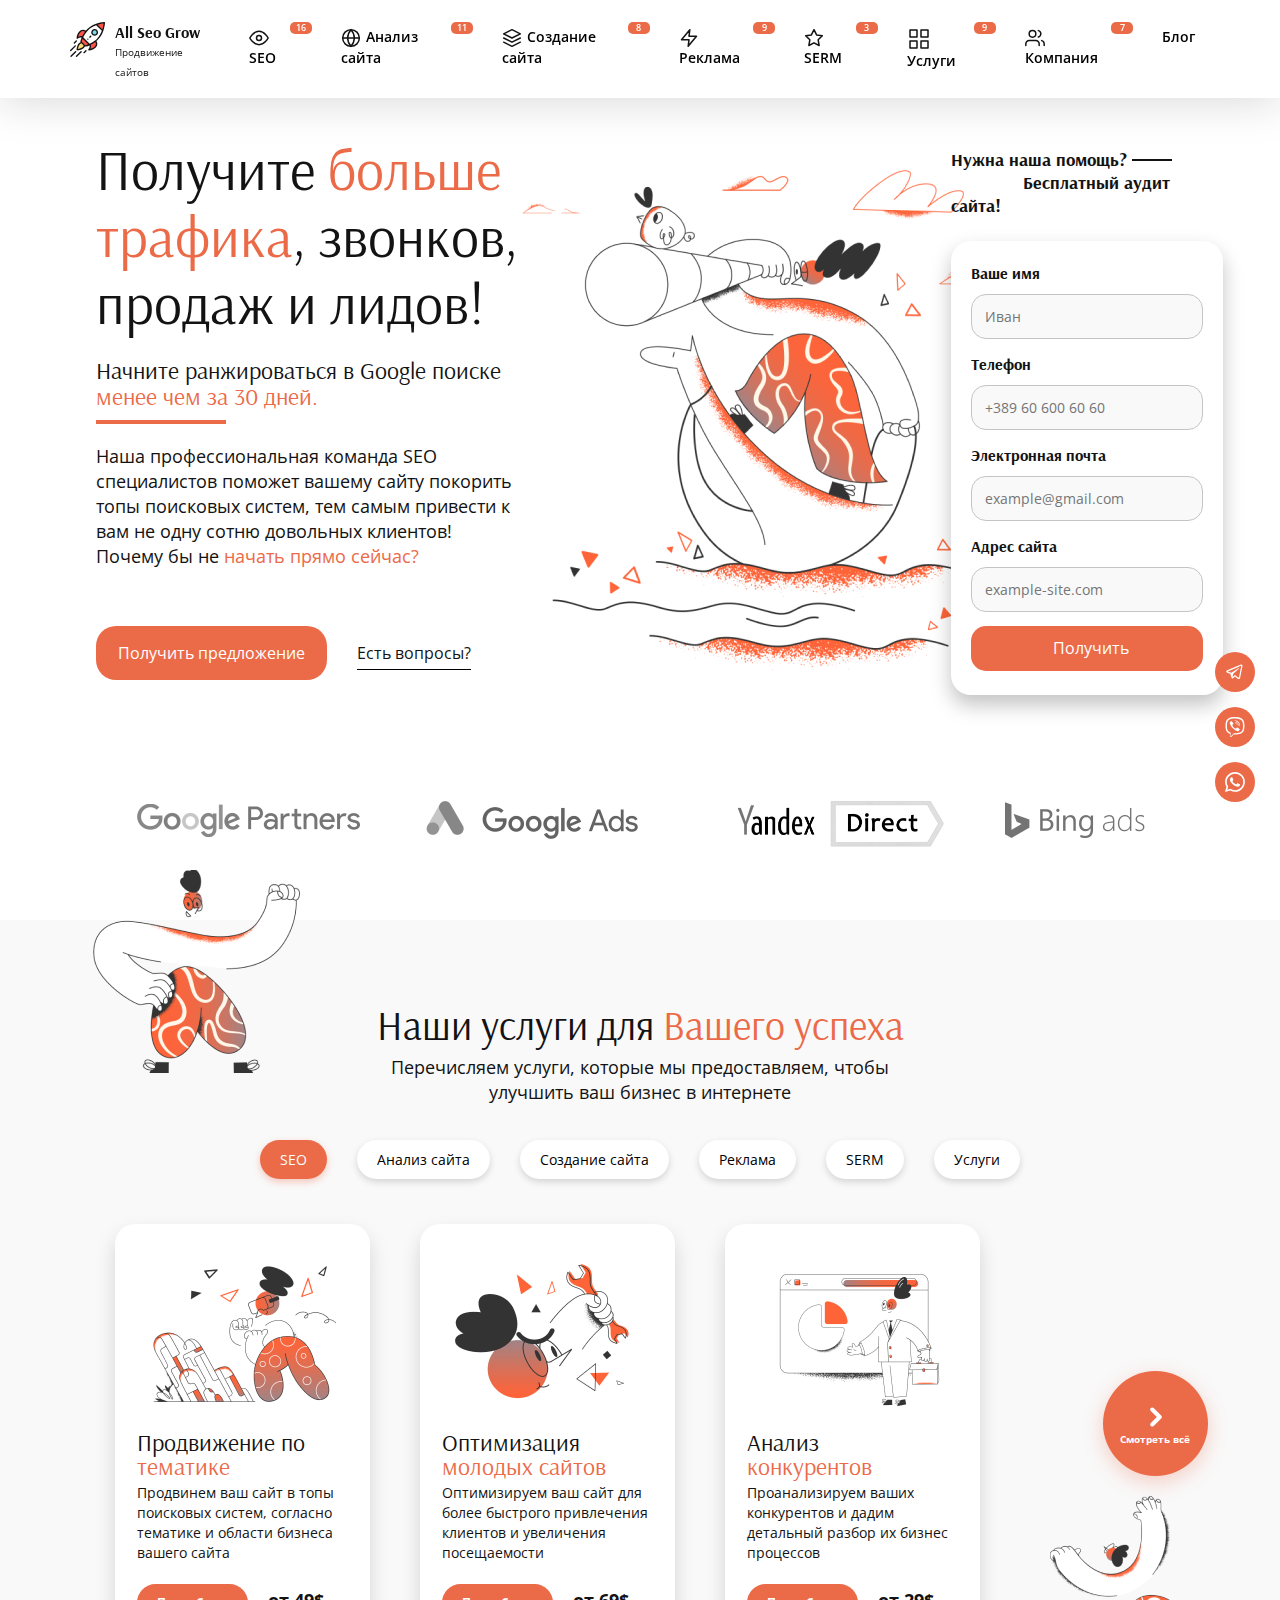
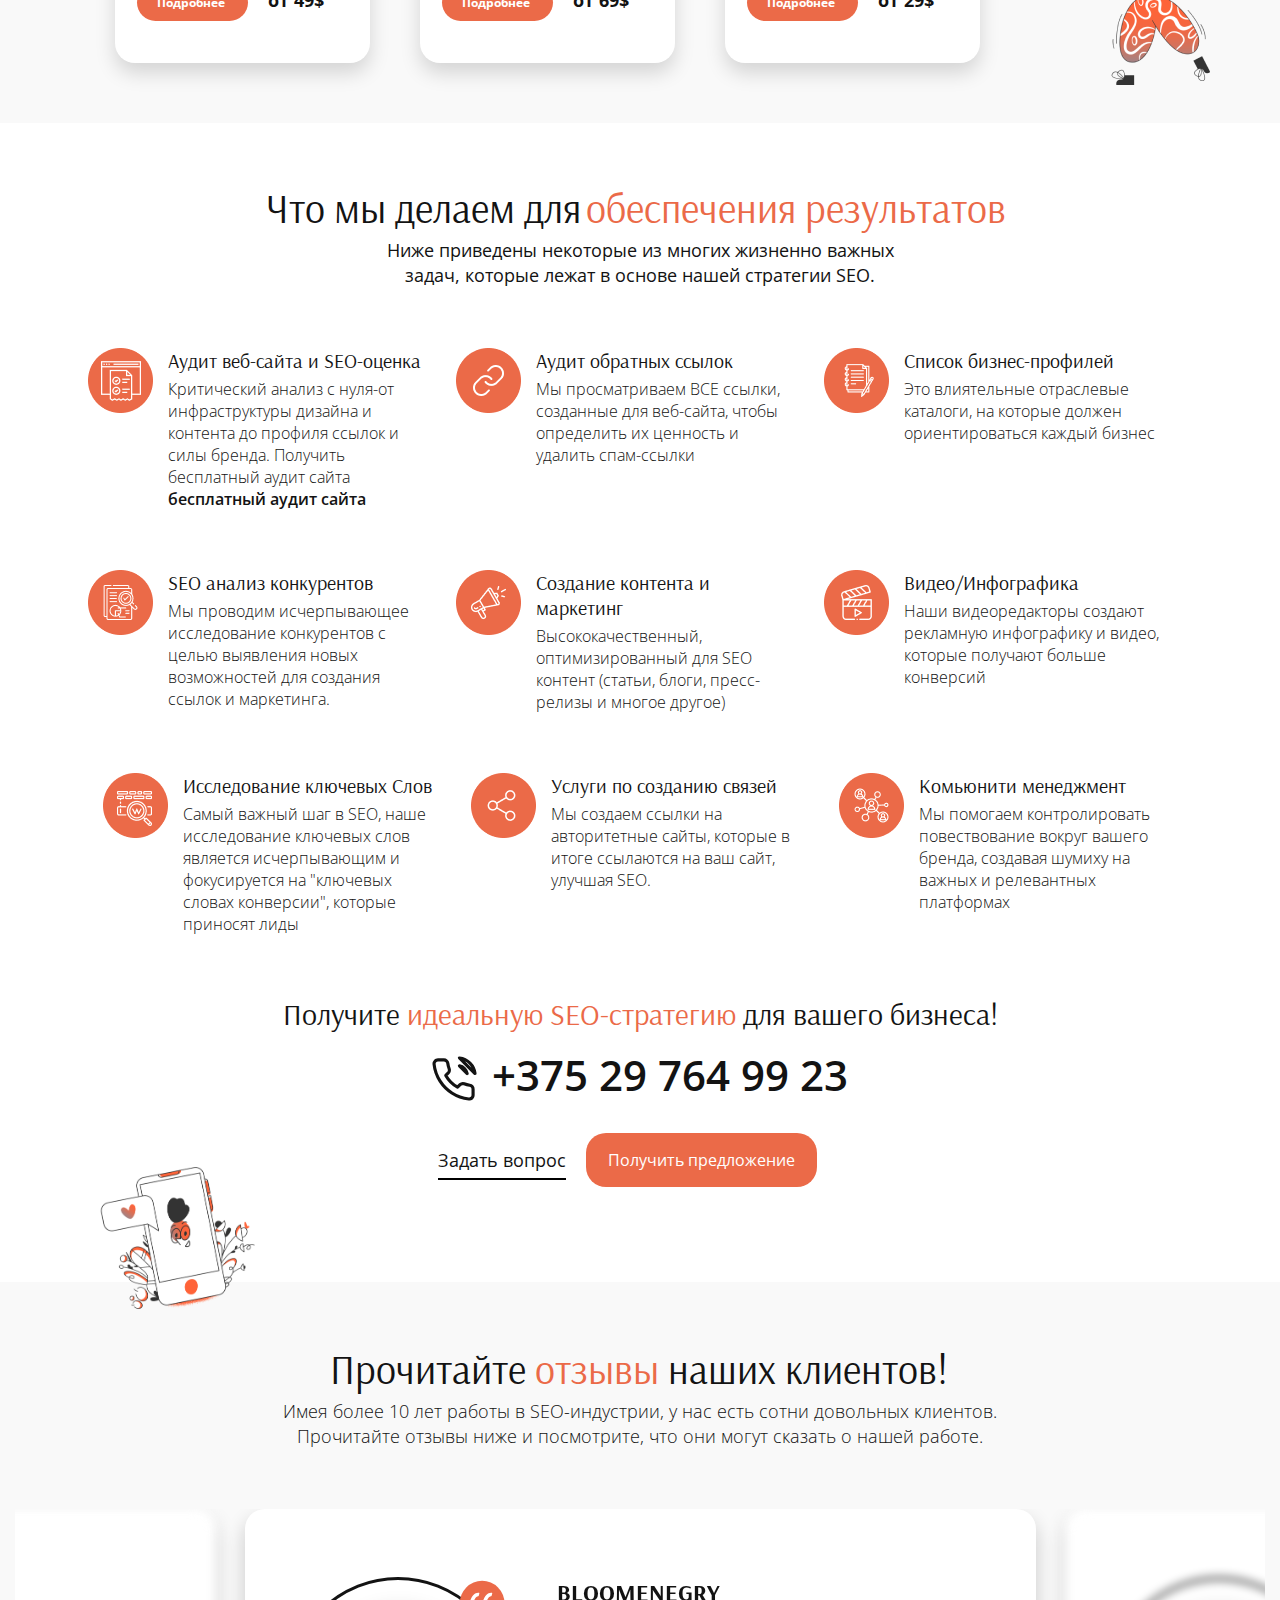
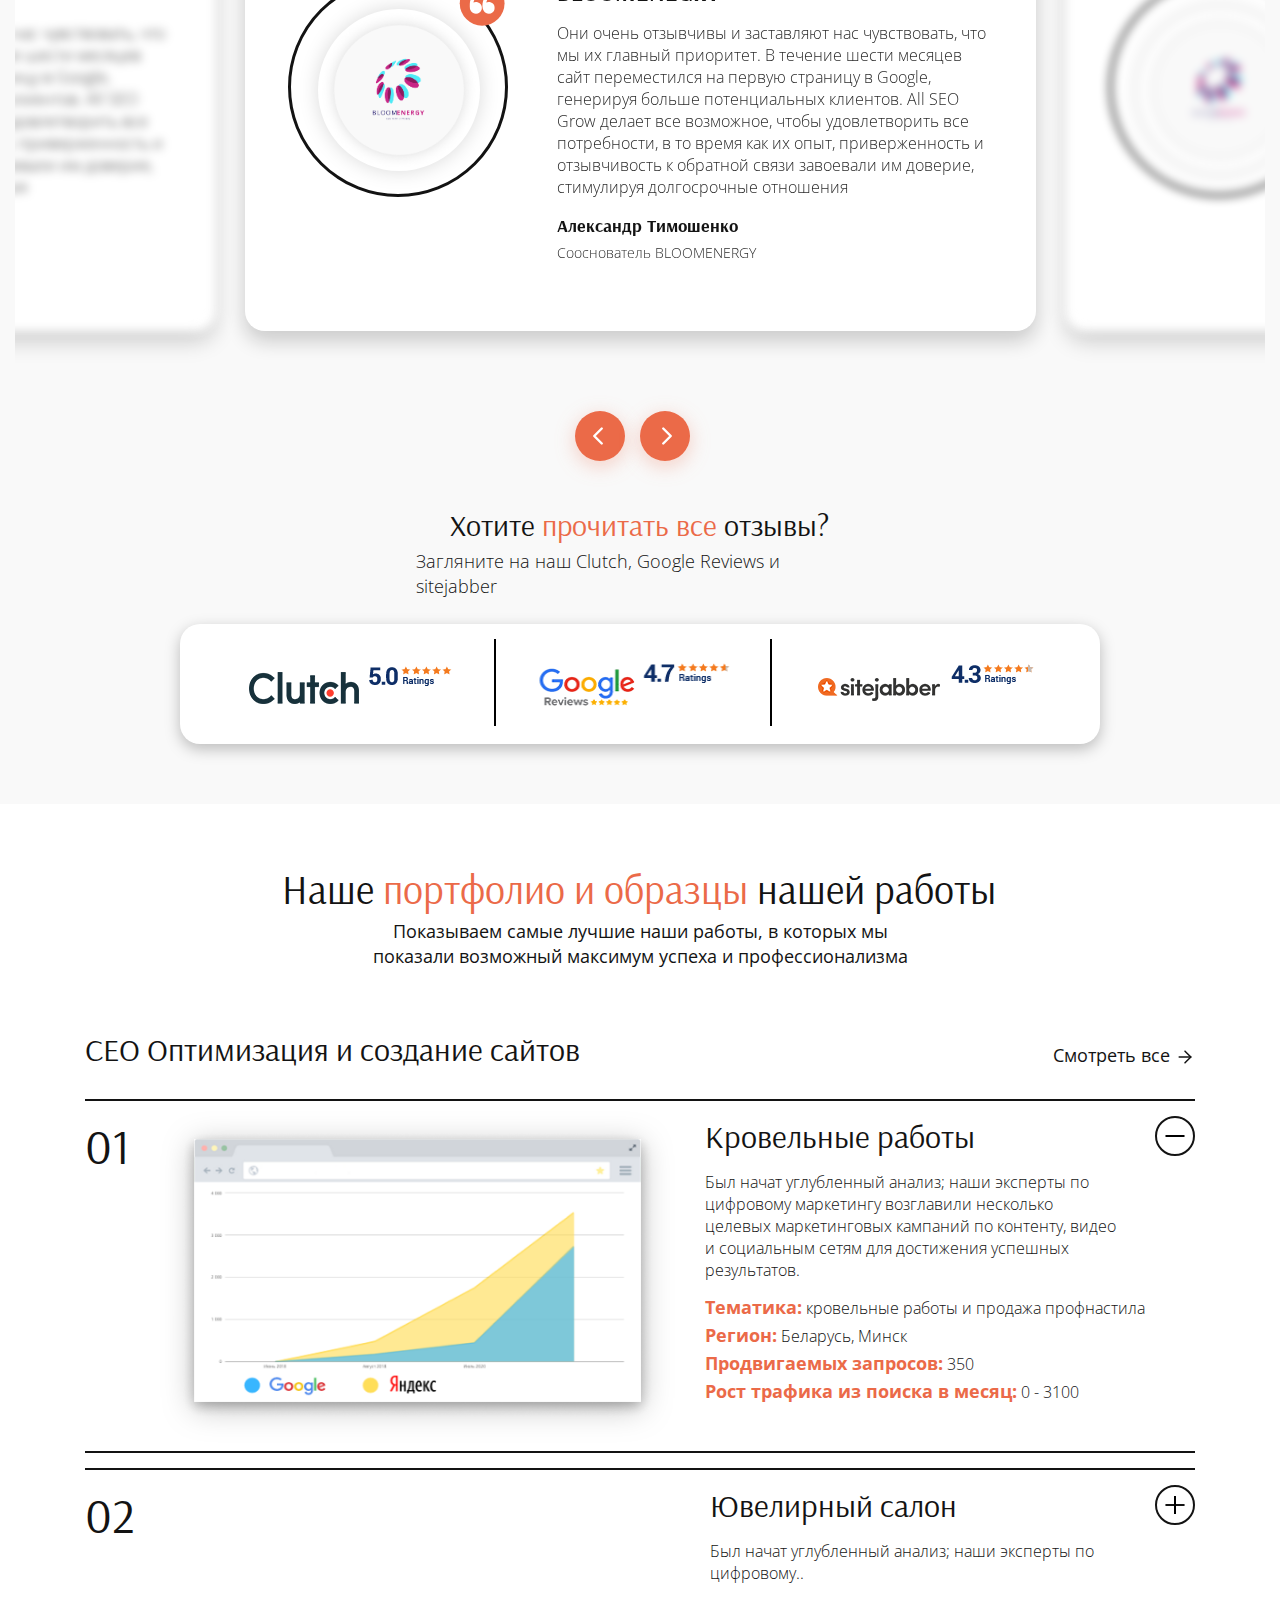
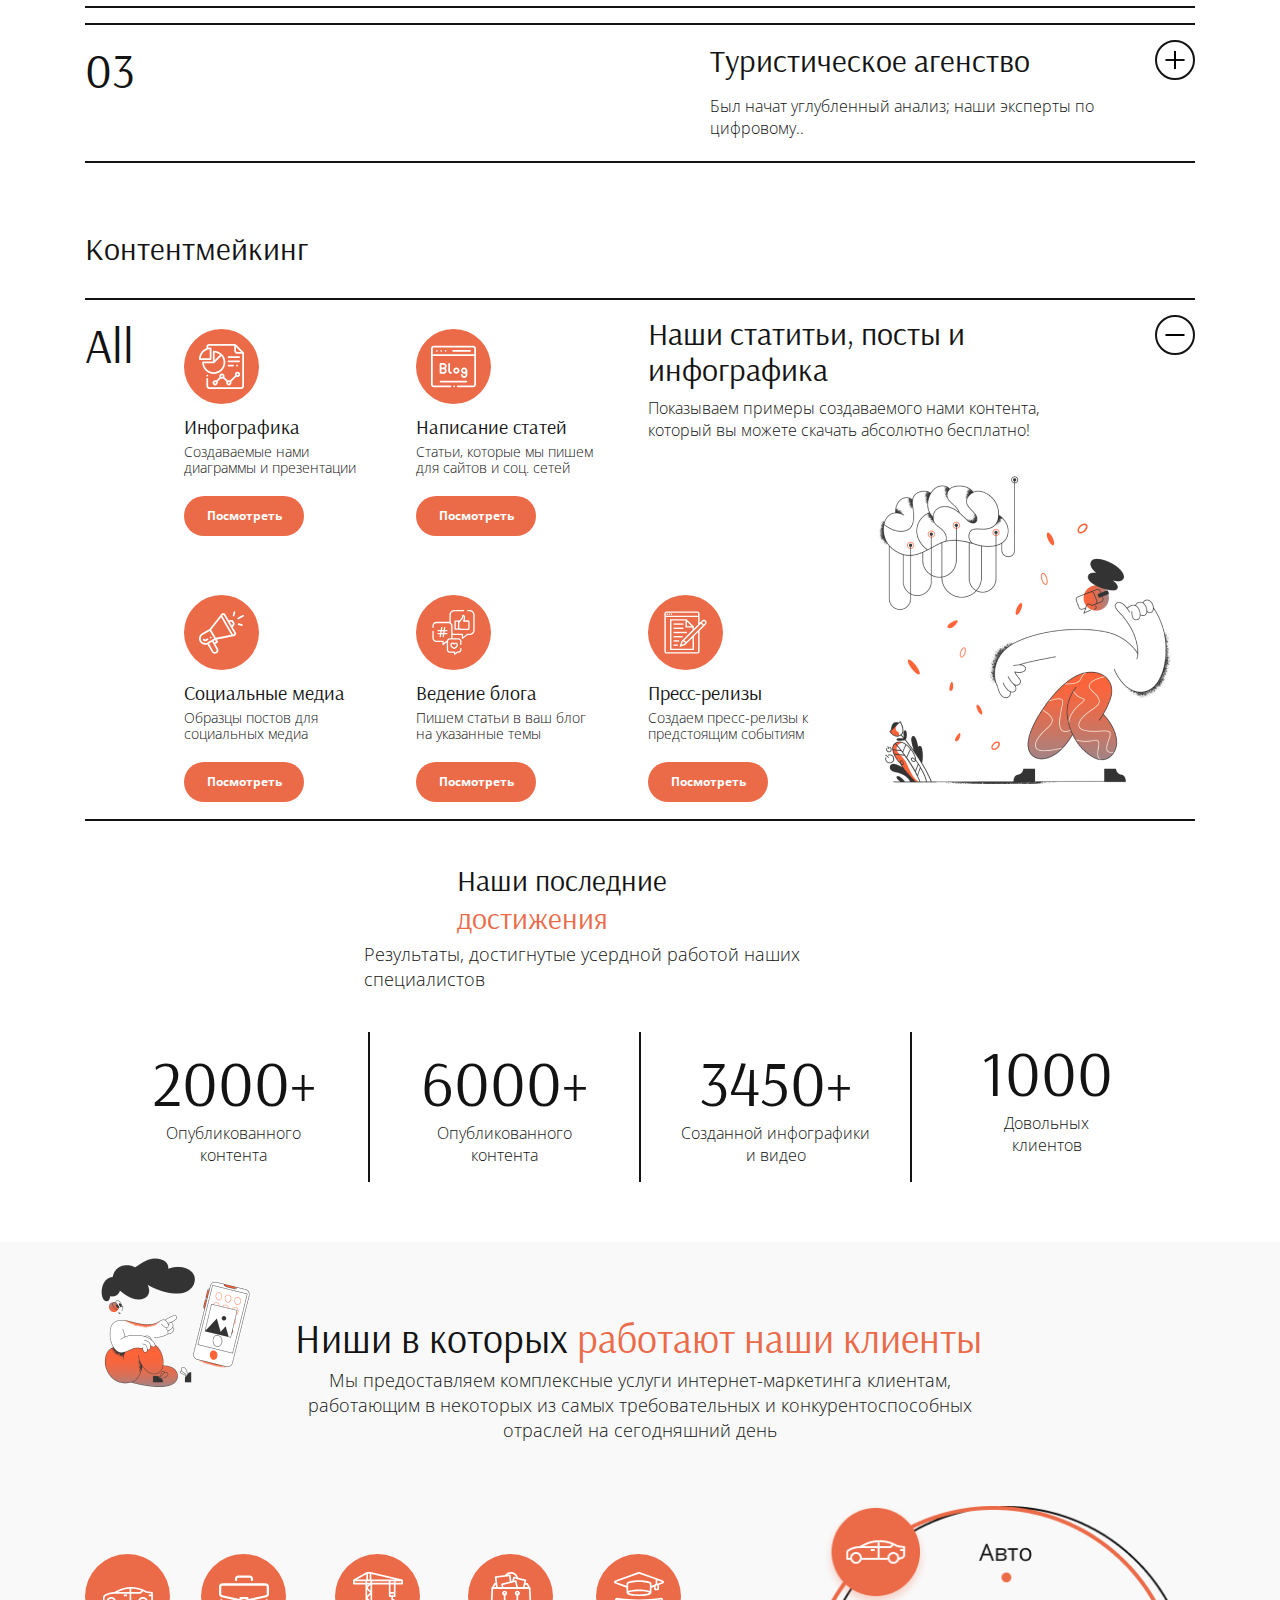
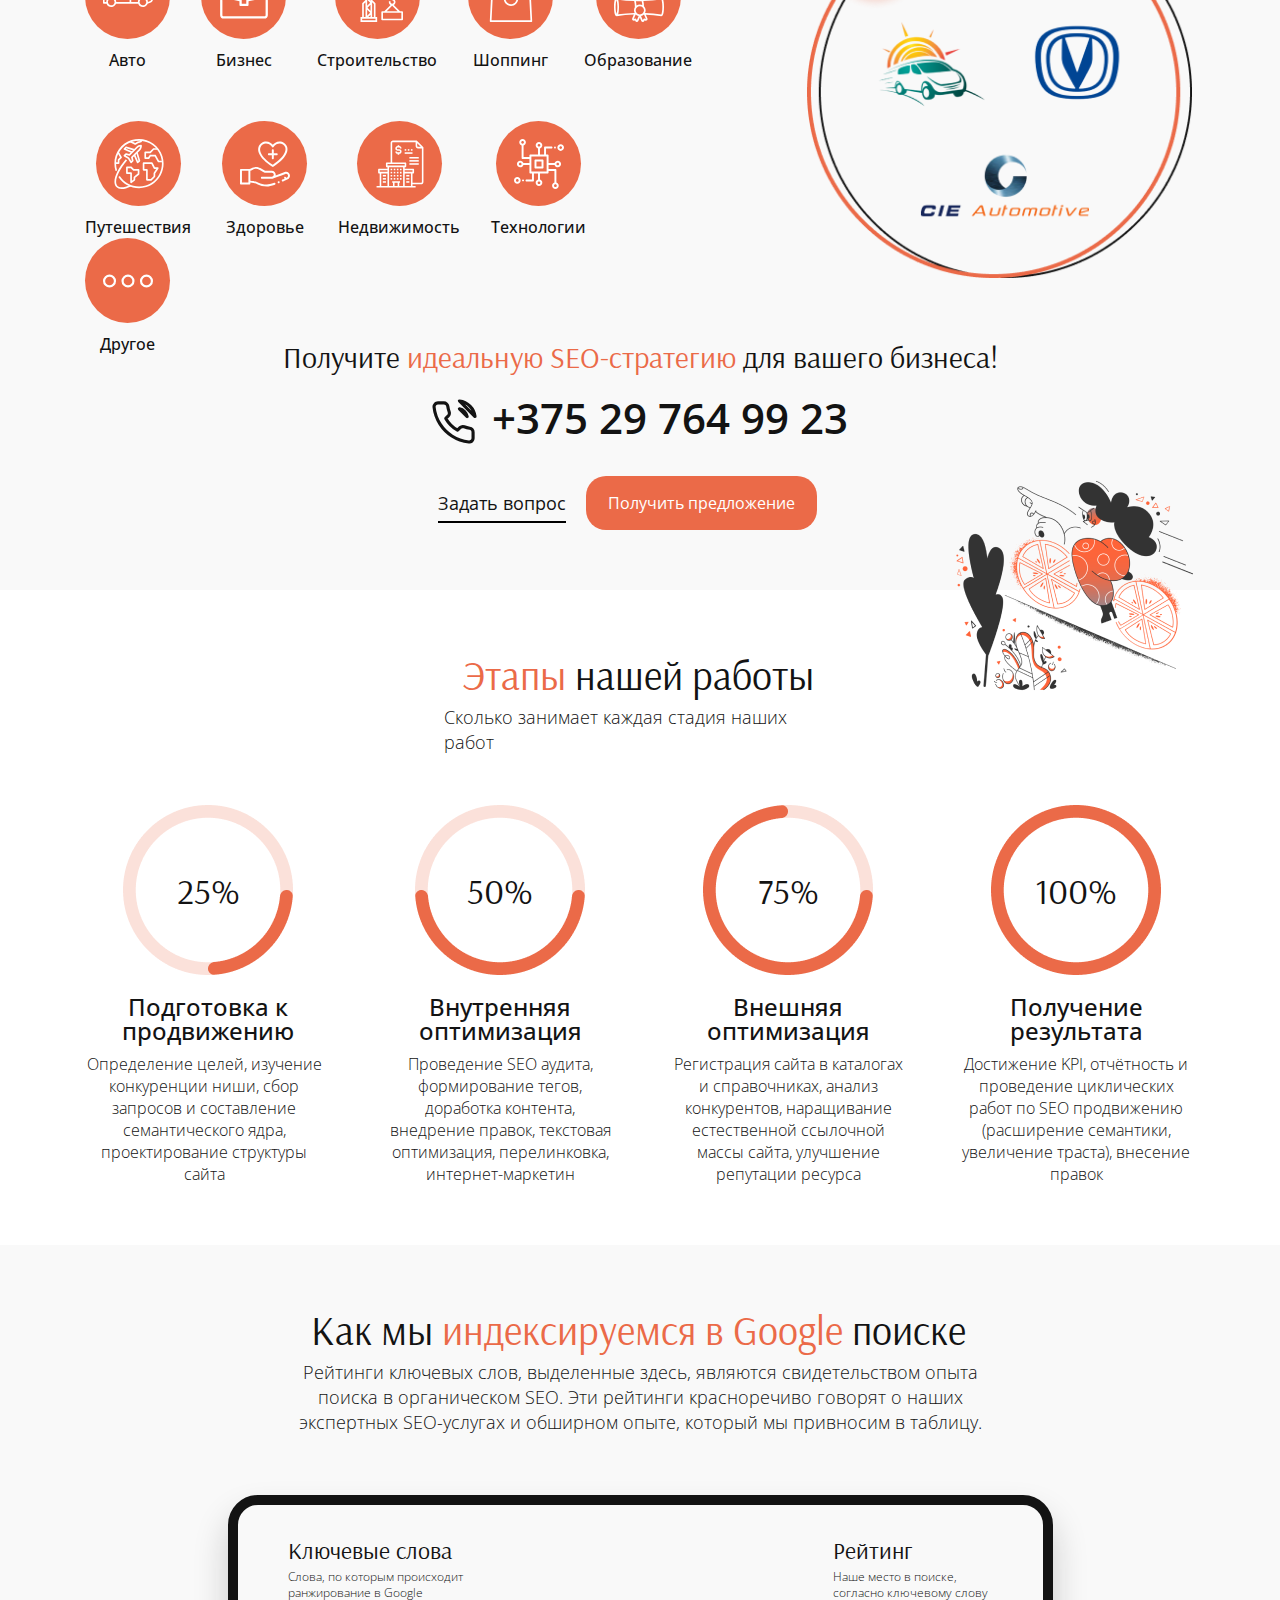
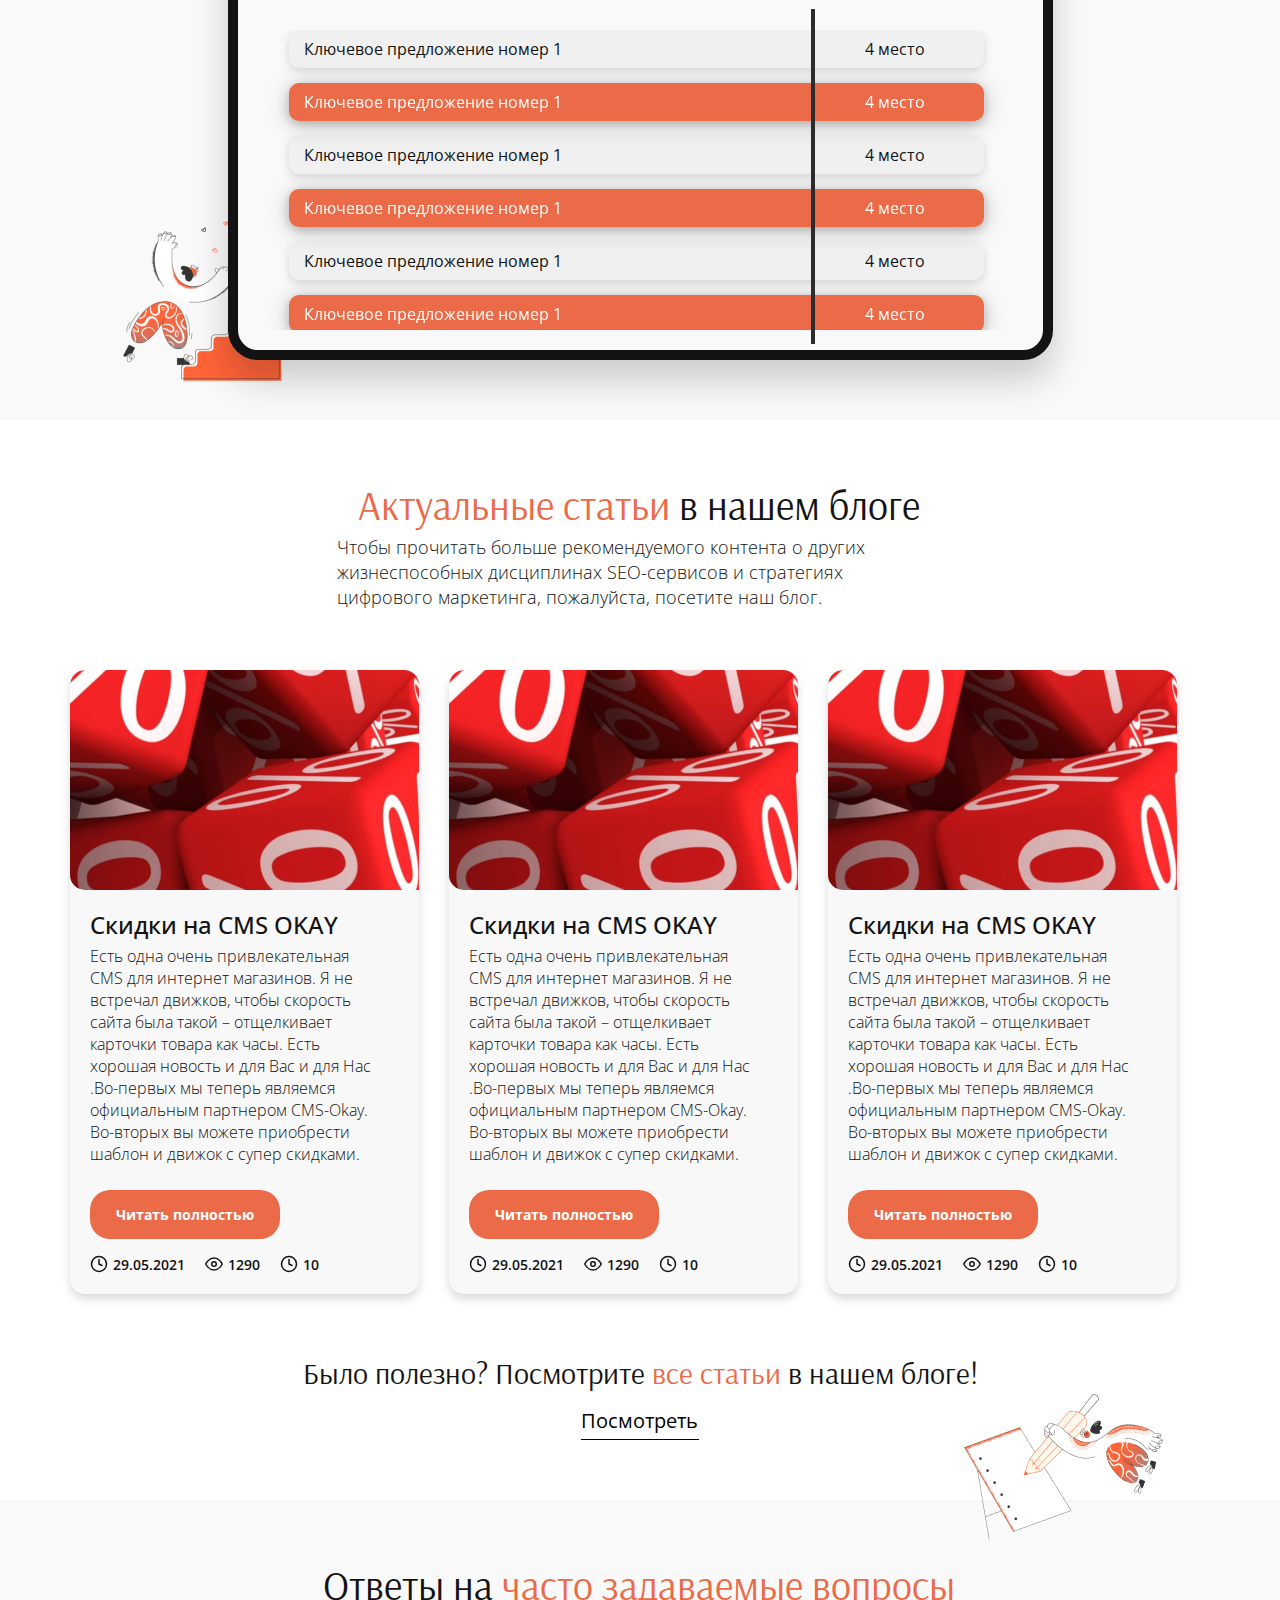
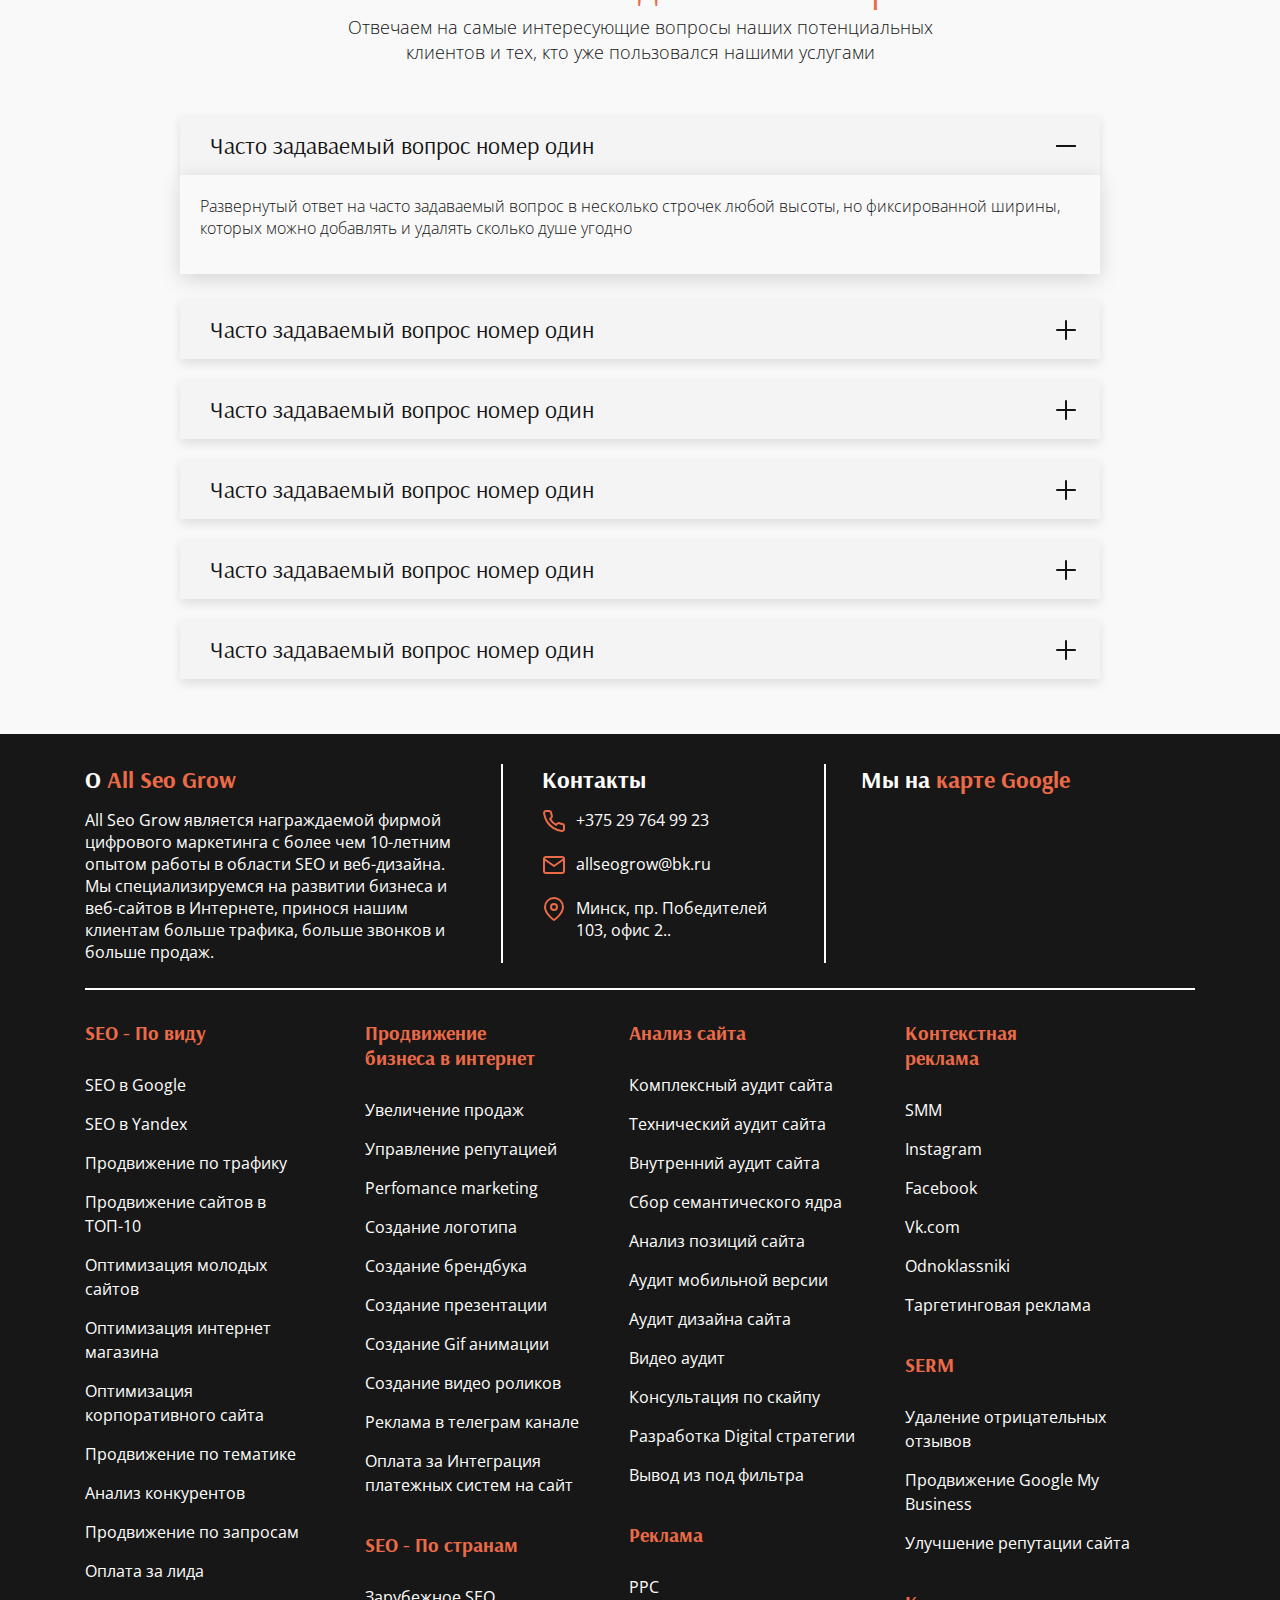
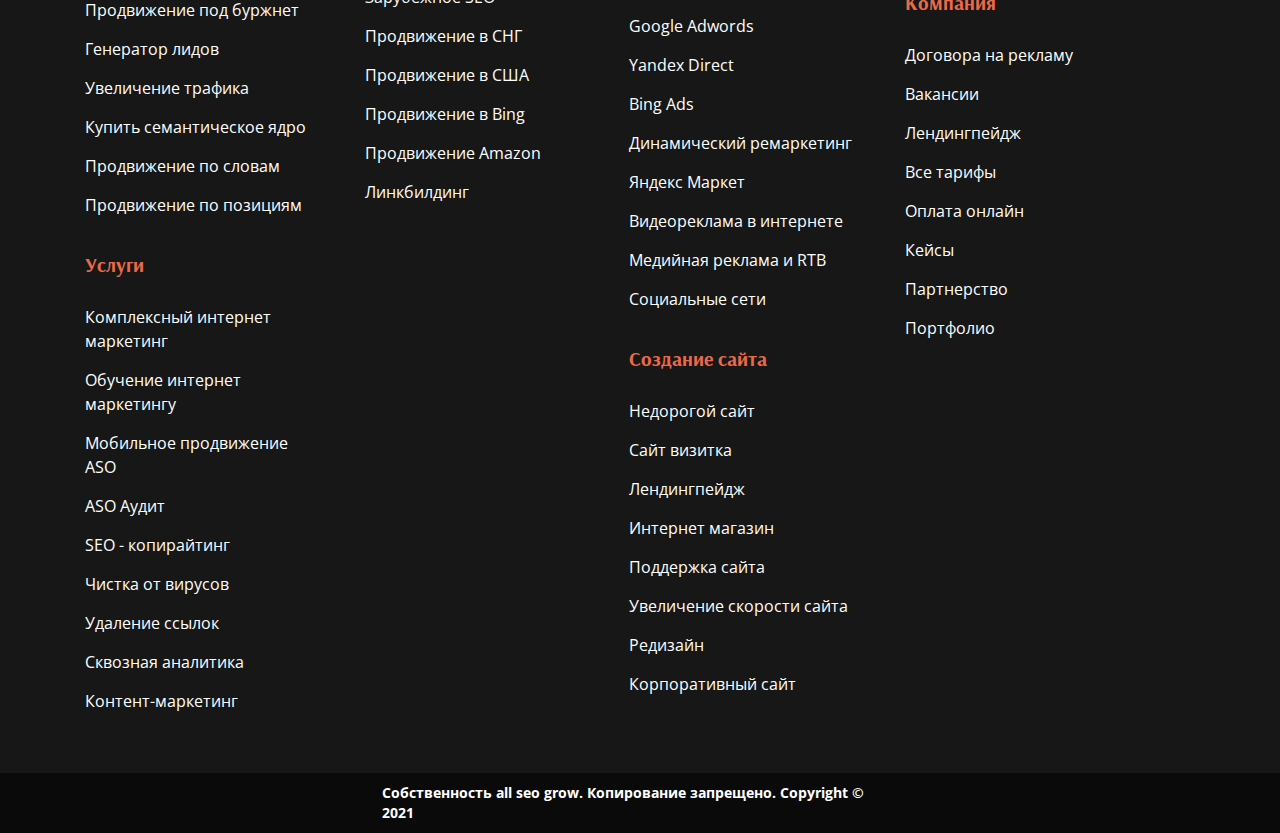
==== commit 1d0e1565: ";ldf;dlf;dlhdj" ====
--- a/index.html
+++ b/index.html
@@ -973,45 +973,51 @@
                 </li>
               </ul>
               <!-- filter buttons end -->
-                <!-- filter buttons -->
+              <!-- filter buttons -->
               <div class="services_tabs__list-cont">
-                  <ul class="services_tabs__list services_tabs__list-mob">
-                    <li class="services_tabs__list-item">
-                      <button
-                        class="services_tabs__btn services_tabs__btn-active"
-                        data-service="seo"
-                      >
-                        SEO
-                      </button>
-                    </li>
-                    <li class="services_tabs__list-item">
-                      <button class="services_tabs__btn" data-service="analysis">
-                        Анализ сайта
-                      </button>
-                    </li>
-                    <li class="services_tabs__list-item">
-                      <button class="services_tabs__btn" data-service="development">
-                        Создание сайта
-                      </button>
-                    </li>
-                    <li class="services_tabs__list-item">
-                      <button class="services_tabs__btn" data-service="advertising">
-                        Реклама
-                      </button>
-                    </li>
-                    <li class="services_tabs__list-item">
-                      <button class="services_tabs__btn" data-service="serm">
-                        SERM
-                      </button>
-                    </li>
-                    <li class="services_tabs__list-item">
-                      <button class="services_tabs__btn" data-service="services">
-                        Услуги
-                      </button>
-                    </li>
-                  </ul>
+                <ul class="services_tabs__list services_tabs__list-mob">
+                  <li class="services_tabs__list-item">
+                    <button
+                      class="services_tabs__btn services_tabs__btn-active"
+                      data-service="seo"
+                    >
+                      SEO
+                    </button>
+                  </li>
+                  <li class="services_tabs__list-item">
+                    <button class="services_tabs__btn" data-service="analysis">
+                      Анализ сайта
+                    </button>
+                  </li>
+                  <li class="services_tabs__list-item">
+                    <button
+                      class="services_tabs__btn"
+                      data-service="development"
+                    >
+                      Создание сайта
+                    </button>
+                  </li>
+                  <li class="services_tabs__list-item">
+                    <button
+                      class="services_tabs__btn"
+                      data-service="advertising"
+                    >
+                      Реклама
+                    </button>
+                  </li>
+                  <li class="services_tabs__list-item">
+                    <button class="services_tabs__btn" data-service="serm">
+                      SERM
+                    </button>
+                  </li>
+                  <li class="services_tabs__list-item">
+                    <button class="services_tabs__btn" data-service="services">
+                      Услуги
+                    </button>
+                  </li>
+                </ul>
               </div>
-                <!-- filter buttons end -->
+              <!-- filter buttons end -->
               <div class="services__wrap">
                 <!-- service list  -->
                 <ul class="services__list" data-type="seo">
@@ -1029,7 +1035,10 @@
                       тематике и области бизнеса вашего сайта
                     </p>
                     <div class="services__list-bottom">
-                      <a href="#" class="services__list-link btn-hover">
+                      <a
+                        href="service.html"
+                        class="services__list-link btn-hover"
+                      >
                         Подробнее
                       </a>
                       <span class="services__list-price"> от 49$ </span>
@@ -1077,7 +1086,10 @@
                     </div>
                   </li>
                   <li class="services__list-item">
-                    <a href="#" class="services__link-more btn-hover">
+                    <a
+                      href="services.html"
+                      class="services__link-more btn-hover"
+                    >
                       <span> Смотреть всё </span>
                     </a>
                   </li>
@@ -1281,7 +1293,10 @@
                     </div>
                   </li>
                   <li class="services__list-item">
-                    <a href="#" class="services__link-more btn-hover">
+                    <a
+                      href="services.html"
+                      class="services__link-more btn-hover"
+                    >
                       <span> Смотреть всё </span>
                     </a>
                   </li>
@@ -1349,7 +1364,10 @@
                     </div>
                   </li>
                   <li class="services__list-item">
-                    <a href="#" class="services__link-more btn-hover">
+                    <a
+                      href="services.html"
+                      class="services__link-more btn-hover"
+                    >
                       <span> Смотреть всё </span>
                     </a>
                   </li>
@@ -1417,7 +1435,10 @@
                     </div>
                   </li>
                   <li class="services__list-item">
-                    <a href="#" class="services__link-more btn-hover">
+                    <a
+                      href="services.html"
+                      class="services__link-more btn-hover"
+                    >
                       <span> Смотреть всё </span>
                     </a>
                   </li>
@@ -1627,7 +1648,9 @@
                   >
                 </div>
                 <div class="tasks__info-bottom">
-                  <a href="#" class="tasks__info-link btn-hover btn-hover"
+                  <a
+                    href="offer.html"
+                    class="tasks__info-link btn-hover btn-hover"
                     >Получить предложение</a
                   >
                   <span class="tasks__info-task">Задать вопрос</span>
@@ -1815,7 +1838,7 @@
                   <h3 class="portfolio__name">
                     СЕО Оптимизация и создание сайтов
                   </h3>
-                  <a href="#" class="portfolio__link"
+                  <a href="./portfolio.html" class="portfolio__link"
                     ><span>Смотреть всe</span>
                     <img
                       src="img/portfolio/arrow.svg"
@@ -2283,7 +2306,7 @@
                   >
                 </div>
                 <div class="tasks__info-bottom">
-                  <a href="#" class="tasks__info-link btn-hover"
+                  <a href="offer.html" class="tasks__info-link btn-hover"
                     >Получить предложение</a
                   >
                   <span class="tasks__info-task">Задать вопрос</span>
@@ -2523,6 +2546,18 @@
                       />
                       1290
                     </p>
+                    <p
+                      class="articles__item-info-text articles__item-info-time"
+                    >
+                      <img
+                        src="img/articles/clock.svg"
+                        alt="views"
+                        class="
+                          articles__item-info-img articles__item-info-views-img
+                        "
+                      />
+                      10
+                    </p>
                   </div>
                 </div>
               </article>
@@ -2574,6 +2609,18 @@
                       />
                       1290
                     </p>
+                    <p
+                      class="articles__item-info-text articles__item-info-time"
+                    >
+                      <img
+                        src="img/articles/clock.svg"
+                        alt="views"
+                        class="
+                          articles__item-info-img articles__item-info-views-img
+                        "
+                      />
+                      10
+                    </p>
                   </div>
                 </div>
               </article>
@@ -2624,6 +2671,18 @@
                         "
                       />
                       1290
+                    </p>
+                    <p
+                      class="articles__item-info-text articles__item-info-time"
+                    >
+                      <img
+                        src="img/articles/clock.svg"
+                        alt="views"
+                        class="
+                          articles__item-info-img articles__item-info-views-img
+                        "
+                      />
+                      10
                     </p>
                   </div>
                 </div>
@@ -2878,8 +2937,8 @@
                     <!-- footer nav single  -->
                     <div class="footer__nav-wrap">
                       <h2 class="footer__nav-title">
-                     <!--    SEO <span>По виду</span> -->
-                     SEO - По виду
+                        <!--    SEO <span>По виду</span> -->
+                        SEO - По виду
                       </h2>
                       <div class="footer__nav-close">
                         <span></span>
@@ -2976,7 +3035,7 @@
                     <!-- footer nav single  -->
                     <div class="footer__nav-wrap">
                       <h2 class="footer__nav-title">Услуги</h2>
-                        <div class="footer__nav-close">
+                      <div class="footer__nav-close">
                         <span></span>
                       </div>
                       <ul class="footer__nav__list">
@@ -3038,7 +3097,7 @@
                         Продвижение <br />
                         бизнеса в интернет
                       </h2>
-                        <div class="footer__nav-close">
+                      <div class="footer__nav-close">
                         <span></span>
                       </div>
                       <ul class="footer__nav__list">
@@ -3100,10 +3159,10 @@
                     <!-- footer nav single  -->
                     <div class="footer__nav-wrap">
                       <h2 class="footer__nav-title">
-                      <!--   SEO <span>По странам</span> -->
-                      SEO - По странам
+                        <!--   SEO <span>По странам</span> -->
+                        SEO - По странам
                       </h2>
-                        <div class="footer__nav-close">
+                      <div class="footer__nav-close">
                         <span></span>
                       </div>
                       <ul class="footer__nav__list">
@@ -3147,7 +3206,7 @@
                     <!-- footer nav single  -->
                     <div class="footer__nav-wrap">
                       <h2 class="footer__nav-title">Анализ сайта</h2>
-                        <div class="footer__nav-close">
+                      <div class="footer__nav-close">
                         <span></span>
                       </div>
                       <ul class="footer__nav__list">
@@ -3212,7 +3271,7 @@
                     <!-- footer nav single  -->
                     <div class="footer__nav-wrap">
                       <h2 class="footer__nav-title">Реклама</h2>
-                        <div class="footer__nav-close">
+                      <div class="footer__nav-close">
                         <span></span>
                       </div>
                       <ul class="footer__nav__list">
@@ -3265,7 +3324,7 @@
                     <!-- footer nav single  -->
                     <div class="footer__nav-wrap">
                       <h2 class="footer__nav-title">Создание сайта</h2>
-                        <div class="footer__nav-close">
+                      <div class="footer__nav-close">
                         <span></span>
                       </div>
                       <ul class="footer__nav__list">
@@ -3322,7 +3381,7 @@
                         Контекстная <br />
                         реклама
                       </h2>
-                        <div class="footer__nav-close">
+                      <div class="footer__nav-close">
                         <span></span>
                       </div>
                       <ul class="footer__nav__list">
@@ -3358,7 +3417,7 @@
                     <!-- footer nav single  -->
                     <div class="footer__nav-wrap">
                       <h2 class="footer__nav-title">SERM</h2>
-                        <div class="footer__nav-close">
+                      <div class="footer__nav-close">
                         <span></span>
                       </div>
                       <ul class="footer__nav__list">
@@ -3383,7 +3442,7 @@
                     <!-- footer nav single  -->
                     <div class="footer__nav-wrap">
                       <h2 class="footer__nav-title">Компания</h2>
-                        <div class="footer__nav-close">
+                      <div class="footer__nav-close">
                         <span></span>
                       </div>
                       <ul class="footer__nav__list">
--- a/css/style.css
+++ b/css/style.css
@@ -50,11 +50,14 @@
 }
 
 .btn-hover {
+  -webkit-transition: all 0.2s ease-in;
+  -o-transition: all 0.2s ease-in;
   transition: all 0.2s ease-in;
 }
 
 .btn-hover:hover {
-  filter: drop-shadow(0px 10px 20px rgba(241, 104, 68, 0.3));
+  -webkit-filter: drop-shadow(0px 10px 20px rgba(241, 104, 68, 0.3));
+          filter: drop-shadow(0px 10px 20px rgba(241, 104, 68, 0.3));
 }
 
 .header__burger-phone {
@@ -80,8 +83,14 @@
 
 /* Лента слайдов */
 .slick-track {
+  display: -webkit-box;
+  display: -webkit-flex;
+  display: -ms-flexbox;
   display: flex;
-  align-items: flex-start;
+  -webkit-box-align: start;
+  -webkit-align-items: flex-start;
+      -ms-flex-align: start;
+          align-items: flex-start;
 }
 
 /* Слайд */
@@ -105,17 +114,31 @@
 }
 
 .sticky__nav-list {
+  display: -webkit-box;
+  display: -webkit-flex;
+  display: -ms-flexbox;
   display: flex;
-  flex-direction: column;
+  -webkit-box-orient: vertical;
+  -webkit-box-direction: normal;
+  -webkit-flex-direction: column;
+      -ms-flex-direction: column;
+          flex-direction: column;
 }
 
 .sticky__nav-item {
   width: 40px;
   height: 40px;
+  display: -webkit-box;
+  display: -webkit-flex;
+  display: -ms-flexbox;
   display: flex;
-  align-items: center;
+  -webkit-box-align: center;
+  -webkit-align-items: center;
+      -ms-flex-align: center;
+          align-items: center;
   background: #eb6a48;
-  border-radius: 50%;
+  -webkit-border-radius: 50%;
+          border-radius: 50%;
   margin-bottom: 15px;
 }
 
@@ -133,12 +156,16 @@
 .header {
   padding-bottom: 16px;
   background: #ffffff;
-  filter: drop-shadow(0px 5px 20px rgba(16, 16, 16, 0.15));
+  -webkit-filter: drop-shadow(0px 5px 20px rgba(16, 16, 16, 0.15));
+          filter: drop-shadow(0px 5px 20px rgba(16, 16, 16, 0.15));
   position: relative;
   z-index: 11;
 }
 
 .header__content {
+  display: -webkit-box;
+  display: -webkit-flex;
+  display: -ms-flexbox;
   display: flex;
 }
 
@@ -146,6 +173,9 @@
   margin-top: 22px;
   margin-right: 30px;
   margin-left: -15px;
+  display: -webkit-box;
+  display: -webkit-flex;
+  display: -ms-flexbox;
   display: flex;
 }
 
@@ -176,6 +206,9 @@
   font-weight: 600;
   font-size: 14px;
   line-height: 19px;
+  display: -webkit-box;
+  display: -webkit-flex;
+  display: -ms-flexbox;
   display: flex;
 }
 
@@ -195,7 +228,8 @@
   width: 22px;
   height: 12px;
   background: #eb6a48;
-  border-radius: 5px;
+  -webkit-border-radius: 5px;
+          border-radius: 5px;
   font-size: 9px;
   line-height: 11px;
   color: #ffffff;
@@ -236,8 +270,10 @@
   display: none;
   width: 100%;
   background: #ffffff;
-  box-shadow: inset 0px 0px 20px rgba(0, 0, 0, 0.15);
+  -webkit-box-shadow: inset 0px 0px 20px rgba(0, 0, 0, 0.15);
+          box-shadow: inset 0px 0px 20px rgba(0, 0, 0, 0.15);
   position: absolute;
+  top: -webkit-calc(0px + 45px);
   top: calc(0px + 45px);
   padding: 25px 0 40px 0;
   margin-top: 33px;
@@ -256,6 +292,8 @@
 }
 
 .header-sub__list-item {
+  width: -webkit-fit-content;
+  width: -moz-fit-content;
   width: fit-content;
   max-width: 280px;
 }
@@ -299,7 +337,8 @@
   line-height: 16px;
   border: none;
   background: #eb6a48;
-  border-radius: 20px;
+  -webkit-border-radius: 20px;
+          border-radius: 20px;
   color: #fff;
   padding: 12px;
   outline: none !important;
@@ -316,6 +355,8 @@
 }
 
 .header-sub__title {
+  width: -webkit-fit-content;
+  width: -moz-fit-content;
   width: fit-content;
   font-weight: normal;
   font-size: 24px;
@@ -338,6 +379,8 @@
 
 .header-sub__nav-link {
   color: #131313;
+  -webkit-transition: all 0.1s ease-in;
+  -o-transition: all 0.1s ease-in;
   transition: all 0.1s ease-in;
 }
 
@@ -359,6 +402,492 @@
   font-weight: 600;
 }
 
+@media screen and (min-width: 1440px) {
+  .header__logo {
+    margin-left: 0;
+    margin-right: auto;
+  }
+  .header__logo-img {
+    width: 40px;
+    height: 40px;
+  }
+  .header__logo-name {
+    font-weight: bold;
+    font-size: 18px;
+    line-height: 23px;
+  }
+  .header__logo-name span {
+    font-size: 12px;
+    line-height: 16px;
+  }
+  .header__nav {
+    font-size: 16px;
+    line-height: 22px;
+  }
+}
+
+@media screen and (min-width: 768px) and (max-width: 991px) {
+  .header {
+    padding-top: 19px;
+    padding-bottom: 16px;
+    position: fixed;
+    width: 100%;
+    top: 0;
+  }
+  .header__nav {
+    display: none;
+  }
+  .header__logo {
+    margin-top: 0;
+    margin-right: 64px;
+  }
+  .header nav {
+    display: -webkit-box;
+    display: -webkit-flex;
+    display: -ms-flexbox;
+    display: flex;
+    -webkit-box-align: center;
+    -webkit-align-items: center;
+        -ms-flex-align: center;
+            align-items: center;
+    margin-left: auto;
+  }
+  .header__burger-active {
+    -webkit-filter: none;
+            filter: none;
+  }
+  .header__burger_bg {
+    background: #13131387;
+    width: 100%;
+    height: 100%;
+    z-index: 10;
+    left: 0;
+    opacity: 0;
+    -webkit-transition: all 0.4s ease-in;
+    -o-transition: all 0.4s ease-in;
+    transition: all 0.4s ease-in;
+  }
+  .header__burger_bg-active {
+    position: fixed;
+    opacity: 1;
+  }
+  .header__burger-wrapper {
+    width: 365px;
+    display: block;
+    height: 100%;
+    background-color: white;
+    position: fixed;
+    right: -100%;
+    top: 62px;
+    padding: 50px 0 0 35px;
+    z-index: -1;
+  }
+  .header__burger-wrapper-active {
+    -webkit-transition: all 0.5s ease-in;
+    -o-transition: all 0.5s ease-in;
+    transition: all 0.5s ease-in;
+    right: 0;
+  }
+  .header__burger-wrapper .header-sub__info-title {
+    width: 296px;
+    font-size: 28px;
+    line-height: 35px;
+    margin-bottom: 15px;
+  }
+  .header__burger-wrapper .header-sub__info-text {
+    width: 295px;
+    font-size: 18px;
+    line-height: 25px;
+    margin-bottom: 25px;
+    color: #000000;
+  }
+  .header__burger-wrapper .header-sub__info-btn {
+    padding: 16px 23px;
+    font-size: 16px;
+    line-height: 22px;
+  }
+  .header__burger-menu {
+    font-family: "Arsenal", "sans-serif";
+    font-size: 30px;
+    line-height: 38px;
+    margin-bottom: 35px;
+  }
+  .header__burger-menu_item {
+    margin-bottom: 20px;
+  }
+  .header__burger-menu_item:last-child {
+    margin-bottom: 0;
+  }
+  .header__burger-menu_link {
+    color: #000000;
+  }
+  .header__burger-menu_link:hover {
+    color: #000000;
+  }
+  .header__burger-phone {
+    width: 229px;
+    display: block;
+  }
+  .header__burger-phone_img {
+    width: 28px;
+    height: 28px;
+    margin-right: 10px;
+  }
+  .header__burger-link {
+    font-weight: 600;
+    display: -webkit-box;
+    display: -webkit-flex;
+    display: -ms-flexbox;
+    display: flex;
+    font-size: 20px;
+    line-height: 27px;
+    color: #131313;
+  }
+  .header__burger-link:hover {
+    color: #131313;
+  }
+  .header__burger-click {
+    font-size: 12px;
+    line-height: 16px;
+    text-align: right;
+  }
+  .header__burger-btn {
+    display: block;
+    width: 50px;
+    height: 10px;
+    position: relative;
+  }
+  .header__burger-btn span {
+    width: 100%;
+    height: 2px;
+    background-color: #131313;
+    position: absolute;
+    top: 0;
+  }
+  .header__burger-btn span::before {
+    content: "";
+    position: absolute;
+    width: 100%;
+    height: 100%;
+    background-color: #131313;
+    top: 10px;
+  }
+}
+
+@media screen and (min-width: 411px) and (max-width: 414px) {
+  .header {
+    padding-top: 14px;
+    padding-bottom: 14px;
+    position: fixed;
+    width: 100%;
+    top: 0;
+  }
+  .header__nav {
+    display: none;
+  }
+  .header__logo {
+    margin-top: 0;
+    margin-right: auto;
+  }
+  .header__logo-name {
+    display: none;
+  }
+  .header__logo-img {
+    width: 40px;
+    height: 40px;
+  }
+  .header nav {
+    display: -webkit-box;
+    display: -webkit-flex;
+    display: -ms-flexbox;
+    display: flex;
+    -webkit-box-align: center;
+    -webkit-align-items: center;
+        -ms-flex-align: center;
+            align-items: center;
+    margin-left: auto;
+  }
+  .header__burger-active {
+    -webkit-filter: none;
+            filter: none;
+  }
+  .header__burger_bg {
+    background: #13131387;
+    width: 100%;
+    height: 100%;
+    z-index: 10;
+    left: 0;
+    opacity: 0;
+    -webkit-transition: all 0.4s ease-in;
+    -o-transition: all 0.4s ease-in;
+    transition: all 0.4s ease-in;
+  }
+  .header__burger_bg-active {
+    position: fixed;
+    opacity: 1;
+  }
+  .header__burger-wrapper {
+    width: 100%;
+    display: block;
+    height: 100%;
+    background-color: white;
+    position: fixed;
+    right: -100%;
+    top: 53px;
+    padding: 20px 0 0 22px;
+    z-index: -1;
+  }
+  .header__burger-wrapper-active {
+    -webkit-transition: all 0.5s ease-in;
+    -o-transition: all 0.5s ease-in;
+    transition: all 0.5s ease-in;
+    right: 0;
+  }
+  .header__burger-wrapper .header-sub__info-title {
+    width: 212px;
+    font-size: 20px;
+    line-height: 25px;
+    margin-bottom: 5px;
+  }
+  .header__burger-wrapper .header-sub__info-text {
+    width: 295px;
+    font-size: 16px;
+    line-height: 24px;
+    margin-bottom: 15px;
+    color: #000000;
+  }
+  .header__burger-wrapper .header-sub__info-btn {
+    padding: 13px 19px;
+    font-size: 14px;
+    line-height: 19px;
+  }
+  .header__burger-menu {
+    font-family: "Arsenal", "sans-serif";
+    font-size: 24px;
+    line-height: 30px;
+    margin-bottom: 20px;
+  }
+  .header__burger-menu_item {
+    margin-bottom: 15px;
+  }
+  .header__burger-menu_item:last-child {
+    margin-bottom: 0;
+  }
+  .header__burger-menu_link {
+    color: #000000;
+  }
+  .header__burger-menu_link:hover {
+    color: #000000;
+  }
+  .header__burger-phone {
+    width: 229px;
+    display: block;
+  }
+  .header__burger-phone_img {
+    width: 23px;
+    height: 23px;
+    margin-right: 7px;
+  }
+  .header__burger-link {
+    font-weight: 600;
+    display: -webkit-box;
+    display: -webkit-flex;
+    display: -ms-flexbox;
+    display: flex;
+    font-size: 16px;
+    line-height: 22px;
+    color: #131313;
+  }
+  .header__burger-link:hover {
+    color: #131313;
+  }
+  .header__burger-click {
+    width: 159px;
+    font-size: 10px;
+    line-height: 14px;
+    text-align: unset;
+    margin-left: 30px;
+  }
+  .header__burger-btn {
+    display: block;
+    width: 30px;
+    height: 8px;
+    position: relative;
+  }
+  .header__burger-btn span {
+    width: 100%;
+    height: 2px;
+    background-color: #131313;
+    position: absolute;
+    top: 0;
+  }
+  .header__burger-btn span::before {
+    content: "";
+    position: absolute;
+    width: 100%;
+    height: 100%;
+    background-color: #131313;
+    top: 10px;
+  }
+}
+
+@media screen and (max-width: 360px) {
+  .header {
+    padding-top: 14px;
+    padding-bottom: 14px;
+    position: fixed;
+    width: 100%;
+    top: 0;
+  }
+  .header__nav {
+    display: none;
+  }
+  .header__logo {
+    margin-top: 0;
+    margin-right: auto;
+  }
+  .header__logo-name {
+    display: none;
+  }
+  .header__logo-img {
+    width: 40px;
+    height: 40px;
+  }
+  .header nav {
+    display: -webkit-box;
+    display: -webkit-flex;
+    display: -ms-flexbox;
+    display: flex;
+    -webkit-box-align: center;
+    -webkit-align-items: center;
+        -ms-flex-align: center;
+            align-items: center;
+    margin-left: auto;
+  }
+  .header__burger-active {
+    -webkit-filter: none;
+            filter: none;
+  }
+  .header__burger_bg {
+    background: #13131387;
+    width: 100%;
+    height: 100%;
+    z-index: 10;
+    left: 0;
+    opacity: 0;
+    -webkit-transition: all 0.4s ease-in;
+    -o-transition: all 0.4s ease-in;
+    transition: all 0.4s ease-in;
+  }
+  .header__burger_bg-active {
+    position: fixed;
+    opacity: 1;
+  }
+  .header__burger-wrapper {
+    width: 100%;
+    display: block;
+    height: 100%;
+    background-color: white;
+    position: fixed;
+    right: -100%;
+    top: 53px;
+    padding: 20px 0 0 22px;
+    z-index: -1;
+  }
+  .header__burger-wrapper-active {
+    -webkit-transition: all 0.5s ease-in;
+    -o-transition: all 0.5s ease-in;
+    transition: all 0.5s ease-in;
+    right: 0;
+  }
+  .header__burger-wrapper .header-sub__info-title {
+    width: 212px;
+    font-size: 20px;
+    line-height: 25px;
+    margin-bottom: 5px;
+  }
+  .header__burger-wrapper .header-sub__info-text {
+    width: 295px;
+    font-size: 16px;
+    line-height: 24px;
+    margin-bottom: 15px;
+    color: #000000;
+  }
+  .header__burger-wrapper .header-sub__info-btn {
+    padding: 13px 19px;
+    font-size: 14px;
+    line-height: 19px;
+  }
+  .header__burger-menu {
+    font-family: "Arsenal", "sans-serif";
+    font-size: 24px;
+    line-height: 30px;
+    margin-bottom: 20px;
+  }
+  .header__burger-menu_item {
+    margin-bottom: 15px;
+  }
+  .header__burger-menu_item:last-child {
+    margin-bottom: 0;
+  }
+  .header__burger-menu_link {
+    color: #000000;
+  }
+  .header__burger-menu_link:hover {
+    color: #000000;
+  }
+  .header__burger-phone {
+    width: 229px;
+    display: block;
+  }
+  .header__burger-phone_img {
+    width: 23px;
+    height: 23px;
+    margin-right: 7px;
+  }
+  .header__burger-link {
+    font-weight: 600;
+    display: -webkit-box;
+    display: -webkit-flex;
+    display: -ms-flexbox;
+    display: flex;
+    font-size: 16px;
+    line-height: 22px;
+    color: #131313;
+  }
+  .header__burger-link:hover {
+    color: #131313;
+  }
+  .header__burger-click {
+    width: 159px;
+    font-size: 10px;
+    line-height: 14px;
+    text-align: unset;
+    margin-left: 30px;
+  }
+  .header__burger-btn {
+    display: block;
+    width: 30px;
+    height: 8px;
+    position: relative;
+  }
+  .header__burger-btn span {
+    width: 100%;
+    height: 2px;
+    background-color: #131313;
+    position: absolute;
+    top: 0;
+  }
+  .header__burger-btn span::before {
+    content: "";
+    position: absolute;
+    width: 100%;
+    height: 100%;
+    background-color: #131313;
+    top: 10px;
+  }
+}
+
 /*END*/
 /*OFFER*/
 .offer {
@@ -366,6 +895,9 @@
 }
 
 .offer__content {
+  display: -webkit-box;
+  display: -webkit-flex;
+  display: -ms-flexbox;
   display: flex;
 }
 
@@ -423,7 +955,8 @@
 
 .offer__info-link {
   background: #eb6a48;
-  border-radius: 20px;
+  -webkit-border-radius: 20px;
+          border-radius: 20px;
   padding: 15px 22px;
   color: #fff;
   margin-right: 26px;
@@ -431,7 +964,9 @@
 }
 
 .offer__info-link:hover {
-  transform: scale(1.1);
+  -webkit-transform: scale(1.1);
+      -ms-transform: scale(1.1);
+          transform: scale(1.1);
 }
 
 .offer__info-task {
@@ -439,6 +974,8 @@
   line-height: 22px;
   padding-bottom: 5px;
   border-bottom: 1px solid black;
+  -webkit-transition: all 0.2s ease-in;
+  -o-transition: all 0.2s ease-in;
   transition: all 0.2s ease-in;
 }
 
@@ -484,9 +1021,11 @@
 }
 
 .offer__info-form {
-  box-shadow: 0px 10px 20px rgba(16, 16, 16, 0.25);
+  -webkit-box-shadow: 0px 10px 20px rgba(16, 16, 16, 0.25);
+          box-shadow: 0px 10px 20px rgba(16, 16, 16, 0.25);
   background-color: #fff;
-  border-radius: 20px;
+  -webkit-border-radius: 20px;
+          border-radius: 20px;
   width: 272px;
   height: 454px;
   padding: 20px;
@@ -502,14 +1041,34 @@
   height: 100%;
   background: #ffffff;
   position: absolute;
-  box-shadow: 0px 10px 20px rgba(16, 16, 16, 0.25);
-  border-radius: 20px;
+  -webkit-box-shadow: 0px 10px 20px rgba(16, 16, 16, 0.25);
+          box-shadow: 0px 10px 20px rgba(16, 16, 16, 0.25);
+  -webkit-border-radius: 20px;
+          border-radius: 20px;
   padding: 15px 10px 18px;
   display: none;
 }
 
 .offer__form__success-active {
-  display: block;
+  display: -webkit-box;
+  display: -webkit-flex;
+  display: -ms-flexbox;
+  display: flex;
+  -webkit-box-orient: vertical;
+  -webkit-box-direction: normal;
+  -webkit-flex-direction: column;
+      -ms-flex-direction: column;
+          flex-direction: column;
+  -webkit-box-pack: center;
+  -webkit-justify-content: center;
+      -ms-flex-pack: center;
+          justify-content: center;
+  -webkit-box-align: center;
+  -webkit-align-items: center;
+      -ms-flex-align: center;
+          align-items: center;
+  top: 0;
+  left: 0;
 }
 
 .offer__form__success-img {
@@ -547,7 +1106,8 @@
   font-size: 16px;
   line-height: 21px;
   border: none;
-  border-radius: 15px;
+  -webkit-border-radius: 15px;
+          border-radius: 15px;
   color: #ffffff;
 }
 
@@ -573,8 +1133,10 @@
   height: 45px;
   background: #f9f9f9;
   border: 1px solid #c4c4c4;
-  box-sizing: border-box;
-  border-radius: 15px;
+  -webkit-box-sizing: border-box;
+          box-sizing: border-box;
+  -webkit-border-radius: 15px;
+          border-radius: 15px;
   padding-left: 13px;
   font-weight: normal;
   font-size: 14px;
@@ -585,17 +1147,22 @@
 
 .offer .form__list-item input[type="submit"] {
   background: #eb6a48;
-  border-radius: 15px;
+  -webkit-border-radius: 15px;
+          border-radius: 15px;
   font-size: 16px;
   line-height: 21px;
   font-family: "Open Sans", "sans-serif";
   color: #fff;
   border: none;
+  -webkit-transition: all 0.2s ease-in;
+  -o-transition: all 0.2s ease-in;
   transition: all 0.2s ease-in;
 }
 
 .offer .form__list-item input[type="submit"]:hover {
-  transform: scale(1.1);
+  -webkit-transform: scale(1.1);
+      -ms-transform: scale(1.1);
+          transform: scale(1.1);
 }
 
 /*END*/
@@ -605,6 +1172,9 @@
 }
 
 .partners__content {
+  display: -webkit-box;
+  display: -webkit-flex;
+  display: -ms-flexbox;
   display: flex;
   margin-left: 52px;
 }
@@ -616,7 +1186,10 @@
 .partners__img:first-child {
   width: 223px;
   height: 33px;
-  align-self: center;
+  -webkit-align-self: center;
+      -ms-flex-item-align: center;
+              -ms-grid-row-align: center;
+          align-self: center;
 }
 
 .partners__img:nth-child(2) {
@@ -633,7 +1206,10 @@
   width: 162px;
   height: 36px;
   margin-right: 0;
-  align-self: center;
+  -webkit-align-self: center;
+      -ms-flex-item-align: center;
+              -ms-grid-row-align: center;
+          align-self: center;
 }
 
 /*END*/
@@ -680,8 +1256,14 @@
 
 .services_tabs__list {
   margin-bottom: 45px;
+  display: -webkit-box;
+  display: -webkit-flex;
+  display: -ms-flexbox;
   display: flex;
-  justify-content: center;
+  -webkit-box-pack: center;
+  -webkit-justify-content: center;
+      -ms-flex-pack: center;
+          justify-content: center;
 }
 
 .services_tabs__list-cont {
@@ -699,28 +1281,41 @@
 .services_tabs__btn {
   outline: none !important;
   border: none;
+  width: -webkit-fit-content;
+  width: -moz-fit-content;
   width: fit-content;
   padding: 10px 20px;
   background: #ffffff;
-  box-shadow: 0px 3px 7px rgba(0, 0, 0, 0.15);
-  border-radius: 20px;
+  -webkit-box-shadow: 0px 3px 7px rgba(0, 0, 0, 0.15);
+          box-shadow: 0px 3px 7px rgba(0, 0, 0, 0.15);
+  -webkit-border-radius: 20px;
+          border-radius: 20px;
   font-family: "Open Sans", "sans-serif";
   font-size: 14px;
   line-height: 19px;
+  -webkit-transition: all 0.2s ease-in;
+  -o-transition: all 0.2s ease-in;
   transition: all 0.2s ease-in;
 }
 
 .services_tabs__btn-active {
   background: #eb6a48;
-  box-shadow: 0px 3px 7px rgba(235, 106, 72, 0.35);
+  -webkit-box-shadow: 0px 3px 7px rgba(235, 106, 72, 0.35);
+          box-shadow: 0px 3px 7px rgba(235, 106, 72, 0.35);
   color: #ffffff;
 }
 
 .services__wrap {
+  display: -webkit-box;
+  display: -webkit-flex;
+  display: -ms-flexbox;
   display: flex;
 }
 
 .services__list {
+  display: -webkit-box;
+  display: -webkit-flex;
+  display: -ms-flexbox;
   display: flex;
   margin-left: 30px;
 }
@@ -734,16 +1329,25 @@
   padding: 25px 22px;
   width: 255px;
   background: #ffffff;
-  box-shadow: 0px 10px 20px rgba(0, 0, 0, 0.15);
-  border-radius: 20px;
+  -webkit-box-shadow: 0px 10px 20px rgba(0, 0, 0, 0.15);
+          box-shadow: 0px 10px 20px rgba(0, 0, 0, 0.15);
+  -webkit-border-radius: 20px;
+          border-radius: 20px;
 }
 
 .services__list-item:last-child {
+  display: -webkit-box;
+  display: -webkit-flex;
+  display: -ms-flexbox;
   display: flex;
-  align-items: center;
+  -webkit-box-align: center;
+  -webkit-align-items: center;
+      -ms-flex-align: center;
+          align-items: center;
   margin-right: 0;
   border: none;
-  box-shadow: none;
+  -webkit-box-shadow: none;
+          box-shadow: none;
   background: transparent;
 }
 
@@ -778,7 +1382,8 @@
 
 .services__list-link {
   background: #eb6a48;
-  border-radius: 20px;
+  -webkit-border-radius: 20px;
+          border-radius: 20px;
   font-size: 12px;
   line-height: 20px;
   font-weight: bold;
@@ -797,8 +1402,10 @@
   display: block;
   padding: 29px 17px 0px;
   background: #eb6a48;
-  box-shadow: 0px 6px 20px rgba(235, 106, 72, 0.3);
-  border-radius: 50%;
+  -webkit-box-shadow: 0px 6px 20px rgba(235, 106, 72, 0.3);
+          box-shadow: 0px 6px 20px rgba(235, 106, 72, 0.3);
+  -webkit-border-radius: 50%;
+          border-radius: 50%;
   width: 105px;
   height: 105px;
   margin-top: -40px;
@@ -819,7 +1426,8 @@
   width: 15px;
   height: 25px;
   background-image: url(../img/services/arrow.svg);
-  background-size: 12px 24px;
+  -webkit-background-size: 12px 24px;
+          background-size: 12px 24px;
   display: block;
   margin-left: 30px;
   position: relative;
@@ -858,15 +1466,26 @@
 }
 
 .tasks__list {
+  display: -webkit-box;
+  display: -webkit-flex;
+  display: -ms-flexbox;
   display: flex;
-  flex-wrap: wrap;
-  justify-content: center;
+  -webkit-flex-wrap: wrap;
+      -ms-flex-wrap: wrap;
+          flex-wrap: wrap;
+  -webkit-box-pack: center;
+  -webkit-justify-content: center;
+      -ms-flex-pack: center;
+          justify-content: center;
   margin-bottom: 60px;
 }
 
 .tasks__list-item {
   margin-right: 30px;
   margin-bottom: 60px;
+  display: -webkit-box;
+  display: -webkit-flex;
+  display: -ms-flexbox;
   display: flex;
 }
 
@@ -905,8 +1524,15 @@
 }
 
 .tasks_strat {
+  display: -webkit-box;
+  display: -webkit-flex;
+  display: -ms-flexbox;
   display: flex;
-  flex-direction: column;
+  -webkit-box-orient: vertical;
+  -webkit-box-direction: normal;
+  -webkit-flex-direction: column;
+      -ms-flex-direction: column;
+          flex-direction: column;
   margin-bottom: 35px;
 }
 
@@ -923,8 +1549,14 @@
 }
 
 .tasks_strat__number {
+  display: -webkit-box;
+  display: -webkit-flex;
+  display: -ms-flexbox;
   display: flex;
-  justify-content: center;
+  -webkit-box-pack: center;
+  -webkit-justify-content: center;
+      -ms-flex-pack: center;
+          justify-content: center;
   margin-bottom: 30px;
 }
 
@@ -947,25 +1579,40 @@
 }
 
 .tasks__info-bottom {
+  display: -webkit-box;
+  display: -webkit-flex;
+  display: -ms-flexbox;
   display: flex;
-  justify-content: center;
+  -webkit-box-pack: center;
+  -webkit-justify-content: center;
+      -ms-flex-pack: center;
+          justify-content: center;
 }
 
 .tasks__info-link {
-  order: 1;
+  -webkit-box-ordinal-group: 2;
+  -webkit-order: 1;
+      -ms-flex-order: 1;
+          order: 1;
   background: #eb6a48;
-  border-radius: 20px;
+  -webkit-border-radius: 20px;
+          border-radius: 20px;
   padding: 15px 22px;
   color: #fff;
   margin-right: 26px;
 }
 
 .tasks__info-link:hover {
-  transform: scale(1.1);
+  -webkit-transform: scale(1.1);
+      -ms-transform: scale(1.1);
+          transform: scale(1.1);
 }
 
 .tasks__info-task {
-  order: 0;
+  -webkit-box-ordinal-group: 1;
+  -webkit-order: 0;
+      -ms-flex-order: 0;
+          order: 0;
   font-size: 18px;
   line-height: 25px;
   padding-bottom: 5px;
@@ -973,7 +1620,10 @@
   height: 25px;
   margin-top: 15px;
   margin-right: 20px;
-  box-sizing: content-box;
+  -webkit-box-sizing: content-box;
+          box-sizing: content-box;
+  -webkit-transition: all 0.2s ease-in;
+  -o-transition: all 0.2s ease-in;
   transition: all 0.2s ease-in;
 }
 
@@ -1022,11 +1672,14 @@
 .reviews .reviews__slider .slick-arrow {
   width: 50px;
   height: 50px;
-  filter: drop-shadow(0px 5px 10px rgba(235, 106, 72, 0.3));
+  -webkit-filter: drop-shadow(0px 5px 10px rgba(235, 106, 72, 0.3));
+          filter: drop-shadow(0px 5px 10px rgba(235, 106, 72, 0.3));
   background-color: #eb6a48;
   background-repeat: no-repeat;
-  background-size: 30px;
-  border-radius: 50%;
+  -webkit-background-size: 30px 30px;
+          background-size: 30px;
+  -webkit-border-radius: 50%;
+          border-radius: 50%;
   z-index: 10;
   font-size: 0;
   border: 0;
@@ -1038,7 +1691,9 @@
 .reviews .reviews__slider .slick-arrow.slick-prev {
   background-image: url("../img/slider/prev.svg");
   background-position: 8px 50%;
+  left: -webkit-calc(50% - 65px);
   left: calc(50% - 65px);
+  right: -webkit-calc(50% + 15px);
   right: calc(50% + 15px);
 }
 
@@ -1046,6 +1701,7 @@
   background-image: url("../img/slider/next.svg");
   background-position: 12px 50%;
   left: 50%;
+  right: -webkit-calc(50% - 15px);
   right: calc(50% - 15px);
 }
 
@@ -1054,8 +1710,14 @@
 }
 
 .reviews .reviews__slider .slick-dots {
+  display: -webkit-box;
+  display: -webkit-flex;
+  display: -ms-flexbox;
   display: flex;
-  align-items: center;
+  -webkit-box-align: center;
+  -webkit-align-items: center;
+      -ms-flex-align: center;
+          align-items: center;
 }
 
 .reviews .reviews__slider .slick-dots li {
@@ -1070,7 +1732,8 @@
   background-color: #000;
   opacity: 0.5;
   border: 0;
-  border-radius: 50%;
+  -webkit-border-radius: 50%;
+          border-radius: 50%;
   outline: none;
 }
 
@@ -1081,27 +1744,37 @@
 }
 
 .reviews .reviews__slider .slider__item {
+  display: -webkit-box;
+  display: -webkit-flex;
+  display: -ms-flexbox;
   display: flex;
   width: 791px;
   padding: 68px 43px;
   background: #ffffff;
-  box-shadow: 0px 10px 20px rgba(16, 16, 16, 0.2);
-  border-radius: 20px;
+  -webkit-box-shadow: 0px 10px 20px rgba(16, 16, 16, 0.2);
+          box-shadow: 0px 10px 20px rgba(16, 16, 16, 0.2);
+  -webkit-border-radius: 20px;
+          border-radius: 20px;
   margin-right: 30px;
-  align-self: center;
-  filter: blur(5px);
+  -webkit-align-self: center;
+      -ms-flex-item-align: center;
+          align-self: center;
+  -webkit-filter: blur(5px);
+          filter: blur(5px);
   margin-bottom: 40px;
 }
 
 .reviews .reviews__slider .slick-current {
-  filter: blur(0px);
+  -webkit-filter: blur(0px);
+          filter: blur(0px);
 }
 
 .reviews .reviews__slider .reviews__client-logo {
   margin-right: 49px;
   width: 220px;
   height: 220px;
-  border-radius: 50%;
+  -webkit-border-radius: 50%;
+          border-radius: 50%;
   padding: 29px 27px;
   border: 3px solid #131313;
   position: relative;
@@ -1116,8 +1789,10 @@
 .reviews .reviews__slider .reviews__client-img {
   width: 162px;
   height: 162px;
-  box-shadow: 0px 0px 20px rgba(0, 0, 0, 0.15);
-  border-radius: 50%;
+  -webkit-box-shadow: 0px 0px 20px rgba(0, 0, 0, 0.15);
+          box-shadow: 0px 0px 20px rgba(0, 0, 0, 0.15);
+  -webkit-border-radius: 50%;
+          border-radius: 50%;
 }
 
 .reviews .reviews__slider .reviews__info-client {
@@ -1228,9 +1903,18 @@
     width: 220px;
     height: 220px;
     padding: 0;
+    display: -webkit-box;
+    display: -webkit-flex;
+    display: -ms-flexbox;
     display: flex;
-    justify-content: center;
-    align-items: center;
+    -webkit-box-pack: center;
+    -webkit-justify-content: center;
+        -ms-flex-pack: center;
+            justify-content: center;
+    -webkit-box-align: center;
+    -webkit-align-items: center;
+        -ms-flex-align: center;
+            align-items: center;
   }
   .reviews .reviews__slider .reviews__client-quote {
     width: 45px;
@@ -1266,6 +1950,7 @@
     background-position: center !important;
   }
   .reviews .reviews__slider .slick-arrow.slick-prev {
+    left: -webkit-calc(50% - 100px);
     left: calc(50% - 100px);
   }
 }
@@ -1280,7 +1965,11 @@
     margin-bottom: 95px;
   }
   .reviews .reviews__slider .slider__item {
-    flex-direction: column;
+    -webkit-box-orient: vertical;
+    -webkit-box-direction: normal;
+    -webkit-flex-direction: column;
+        -ms-flex-direction: column;
+            flex-direction: column;
     width: 280px;
     margin-right: 20px;
     padding: 25px 20px;
@@ -1293,9 +1982,18 @@
     width: 150px;
     height: 150px;
     padding: 0;
+    display: -webkit-box;
+    display: -webkit-flex;
+    display: -ms-flexbox;
     display: flex;
-    justify-content: center;
-    align-items: center;
+    -webkit-box-pack: center;
+    -webkit-justify-content: center;
+        -ms-flex-pack: center;
+            justify-content: center;
+    -webkit-box-align: center;
+    -webkit-align-items: center;
+        -ms-flex-align: center;
+            align-items: center;
     padding: 20px;
   }
   .reviews .reviews__slider .reviews__client-quote {
@@ -1333,6 +2031,7 @@
     background-position: center !important;
   }
   .reviews .reviews__slider .slick-arrow.slick-prev {
+    left: -webkit-calc(50% - 100px);
     left: calc(50% - 100px);
   }
 }
@@ -1347,7 +2046,11 @@
     margin-bottom: 95px;
   }
   .reviews .reviews__slider .slider__item {
-    flex-direction: column;
+    -webkit-box-orient: vertical;
+    -webkit-box-direction: normal;
+    -webkit-flex-direction: column;
+        -ms-flex-direction: column;
+            flex-direction: column;
     width: 280px;
     margin-right: 20px;
     padding: 25px 20px;
@@ -1360,9 +2063,18 @@
     width: 150px;
     height: 150px;
     padding: 0;
+    display: -webkit-box;
+    display: -webkit-flex;
+    display: -ms-flexbox;
     display: flex;
-    justify-content: center;
-    align-items: center;
+    -webkit-box-pack: center;
+    -webkit-justify-content: center;
+        -ms-flex-pack: center;
+            justify-content: center;
+    -webkit-box-align: center;
+    -webkit-align-items: center;
+        -ms-flex-align: center;
+            align-items: center;
     padding: 20px;
   }
   .reviews .reviews__slider .reviews__client-quote {
@@ -1400,6 +2112,7 @@
     background-position: center !important;
   }
   .reviews .reviews__slider .slick-arrow.slick-prev {
+    left: -webkit-calc(50% - 100px);
     left: calc(50% - 100px);
   }
 }
@@ -1425,13 +2138,18 @@
 }
 
 .reviews_more__list {
+  display: -webkit-box;
+  display: -webkit-flex;
+  display: -ms-flexbox;
   display: flex;
   margin: 0 auto;
   width: 920px;
   height: 120px;
   background: #ffffff;
-  box-shadow: 0px 5px 15px rgba(0, 0, 0, 0.25);
-  border-radius: 20px;
+  -webkit-box-shadow: 0px 5px 15px rgba(0, 0, 0, 0.25);
+          box-shadow: 0px 5px 15px rgba(0, 0, 0, 0.25);
+  -webkit-border-radius: 20px;
+          border-radius: 20px;
   padding: 30px 56px;
 }
 
@@ -1504,12 +2222,25 @@
 
 .portfolio__list {
   width: 100%;
+  display: -webkit-box;
+  display: -webkit-flex;
+  display: -ms-flexbox;
   display: flex;
-  flex-direction: column;
-  justify-content: center;
+  -webkit-box-orient: vertical;
+  -webkit-box-direction: normal;
+  -webkit-flex-direction: column;
+      -ms-flex-direction: column;
+          flex-direction: column;
+  -webkit-box-pack: center;
+  -webkit-justify-content: center;
+      -ms-flex-pack: center;
+          justify-content: center;
 }
 
 .portfolio__item {
+  display: -webkit-box;
+  display: -webkit-flex;
+  display: -ms-flexbox;
   display: flex;
   margin-bottom: 15px;
   position: relative;
@@ -1548,17 +2279,22 @@
   width: 40px;
   height: 40px;
   border: 2px solid #131313;
-  border-radius: 50%;
-  box-sizing: border-box;
+  -webkit-border-radius: 50%;
+          border-radius: 50%;
+  -webkit-box-sizing: border-box;
+          box-sizing: border-box;
   position: absolute;
   right: 0;
+  -webkit-transition: all 0.2s ease-in;
+  -o-transition: all 0.2s ease-in;
   transition: all 0.2s ease-in;
 }
 
 .portfolio__btn:hover {
   border-color: #eb6a48;
   background: #eb6a48;
-  box-shadow: 0px 3px 10px rgba(235, 106, 72, 0.5);
+  -webkit-box-shadow: 0px 3px 10px rgba(235, 106, 72, 0.5);
+          box-shadow: 0px 3px 10px rgba(235, 106, 72, 0.5);
 }
 
 .portfolio__btn:hover span {
@@ -1575,7 +2311,8 @@
   border: 1px solid #131313;
   margin: 17px auto;
   display: block;
-  border-radius: 30px;
+  -webkit-border-radius: 30px;
+          border-radius: 30px;
   position: relative;
 }
 
@@ -1585,7 +2322,9 @@
   width: 100%;
   height: 100%;
   border: 1px solid black;
-  transform: rotate(90deg);
+  -webkit-transform: rotate(90deg);
+      -ms-transform: rotate(90deg);
+          transform: rotate(90deg);
   top: -1px;
 }
 
@@ -1595,7 +2334,9 @@
   width: 100%;
   height: 100%;
   border: 1px solid black;
-  transform: rotate(0deg);
+  -webkit-transform: rotate(0deg);
+      -ms-transform: rotate(0deg);
+          transform: rotate(0deg);
   top: -1px;
 }
 
@@ -1605,6 +2346,8 @@
   padding: 15px 0 35px 0;
   max-height: 140px;
   overflow: hidden;
+  -webkit-transition: all 0.7s ease-in;
+  -o-transition: all 0.7s ease-in;
   transition: all 0.7s ease-in;
 }
 
@@ -1675,13 +2418,23 @@
   margin-right: 50px;
   width: 475px;
   height: 290px;
-  filter: drop-shadow(0px 5px 15px rgba(0, 0, 0, 0.25));
+  -webkit-filter: drop-shadow(0px 5px 15px rgba(0, 0, 0, 0.25));
+          filter: drop-shadow(0px 5px 15px rgba(0, 0, 0, 0.25));
+  -webkit-transition: all 0.5s ease-in;
+  -o-transition: all 0.5s ease-in;
   transition: all 0.5s ease-in;
 }
 
 .portfolio__info {
+  display: -webkit-box;
+  display: -webkit-flex;
+  display: -ms-flexbox;
   display: flex;
-  flex-direction: column;
+  -webkit-box-orient: vertical;
+  -webkit-box-direction: normal;
+  -webkit-flex-direction: column;
+      -ms-flex-direction: column;
+          flex-direction: column;
 }
 
 .portfolio__name {
@@ -1727,6 +2480,9 @@
 }
 
 .portfolio__wrapper {
+  display: -webkit-box;
+  display: -webkit-flex;
+  display: -ms-flexbox;
   display: flex;
 }
 
@@ -1735,6 +2491,8 @@
 }
 
 .portfolio_cm__bg {
+  -webkit-transition: all 0.5s ease-in;
+  -o-transition: all 0.5s ease-in;
   transition: all 0.5s ease-in;
   width: 379px;
   height: 312px;
@@ -1744,8 +2502,13 @@
 }
 
 .portfolio_cm__list {
+  display: -webkit-box;
+  display: -webkit-flex;
+  display: -ms-flexbox;
   display: flex;
-  flex-wrap: wrap;
+  -webkit-flex-wrap: wrap;
+      -ms-flex-wrap: wrap;
+          flex-wrap: wrap;
 }
 
 .portfolio_cm__list-none .portfolio_cm__item:not(:nth-child(3)) {
@@ -1761,6 +2524,8 @@
 }
 
 .portfolio_cm__item {
+  -webkit-transition: all 0.5s ease-in;
+  -o-transition: all 0.5s ease-in;
   transition: all 0.5s ease-in;
   margin-right: 45px;
   margin-bottom: 45px;
@@ -1779,10 +2544,20 @@
   width: 75px;
   height: 75px;
   background: #eb6a48;
-  border-radius: 50%;
+  -webkit-border-radius: 50%;
+          border-radius: 50%;
+  display: -webkit-box;
+  display: -webkit-flex;
+  display: -ms-flexbox;
   display: flex;
-  justify-content: center;
-  align-items: center;
+  -webkit-box-pack: center;
+  -webkit-justify-content: center;
+      -ms-flex-pack: center;
+          justify-content: center;
+  -webkit-box-align: center;
+  -webkit-align-items: center;
+      -ms-flex-align: center;
+          align-items: center;
   margin-bottom: 10px;
   margin-top: 14px;
 }
@@ -1812,7 +2587,8 @@
   line-height: 16px;
   color: #fff;
   background: #eb6a48;
-  border-radius: 20px;
+  -webkit-border-radius: 20px;
+          border-radius: 20px;
 }
 
 .portfolio_cm__title {
@@ -1854,8 +2630,14 @@
 }
 
 .achievements__list {
+  display: -webkit-box;
+  display: -webkit-flex;
+  display: -ms-flexbox;
   display: flex;
-  justify-content: center;
+  -webkit-box-pack: center;
+  -webkit-justify-content: center;
+      -ms-flex-pack: center;
+          justify-content: center;
 }
 
 .achievements__list-item {
@@ -1907,6 +2689,9 @@
 }
 
 .niches__wrapper {
+  display: -webkit-box;
+  display: -webkit-flex;
+  display: -ms-flexbox;
   display: flex;
 }
 
@@ -1933,8 +2718,13 @@
   height: 284px;
   margin-top: 51px;
   margin-right: 115px;
+  display: -webkit-box;
+  display: -webkit-flex;
+  display: -ms-flexbox;
   display: flex;
-  flex-wrap: wrap;
+  -webkit-flex-wrap: wrap;
+      -ms-flex-wrap: wrap;
+          flex-wrap: wrap;
 }
 
 .niches__list-item {
@@ -1959,7 +2749,8 @@
   width: 85px;
   height: 85px;
   background: #eb6a48;
-  border-radius: 50%;
+  -webkit-border-radius: 50%;
+          border-radius: 50%;
   padding: 18px 17px 17px 18px;
   margin: 0 auto 10px;
 }
@@ -1995,8 +2786,14 @@
 }
 
 .stages__list {
+  display: -webkit-box;
+  display: -webkit-flex;
+  display: -ms-flexbox;
   display: flex;
-  justify-content: center;
+  -webkit-box-pack: center;
+  -webkit-justify-content: center;
+      -ms-flex-pack: center;
+          justify-content: center;
 }
 
 .stages__list-item {
@@ -2030,9 +2827,18 @@
 .stages__list-scale {
   width: 170px;
   height: 170px;
+  display: -webkit-box;
+  display: -webkit-flex;
+  display: -ms-flexbox;
   display: flex;
-  align-items: center;
-  justify-content: center;
+  -webkit-box-align: center;
+  -webkit-align-items: center;
+      -ms-flex-align: center;
+          align-items: center;
+  -webkit-box-pack: center;
+  -webkit-justify-content: center;
+      -ms-flex-pack: center;
+          justify-content: center;
   margin: 0 auto 20px;
 }
 
@@ -2086,20 +2892,34 @@
   width: 825px;
   height: 465px;
   background: #f9f9f9;
+  display: -webkit-box;
+  display: -webkit-flex;
+  display: -ms-flexbox;
   display: flex;
-  flex-direction: column;
+  -webkit-box-orient: vertical;
+  -webkit-box-direction: normal;
+  -webkit-flex-direction: column;
+      -ms-flex-direction: column;
+          flex-direction: column;
   border: 10px solid #131313;
-  box-sizing: border-box;
-  box-shadow: 0px 20px 35px rgba(19, 19, 19, 0.2);
-  border-radius: 30px;
+  -webkit-box-sizing: border-box;
+          box-sizing: border-box;
+  -webkit-box-shadow: 0px 20px 35px rgba(19, 19, 19, 0.2);
+          box-shadow: 0px 20px 35px rgba(19, 19, 19, 0.2);
+  -webkit-border-radius: 30px;
+          border-radius: 30px;
   margin: 0 auto;
   padding: 30px 50px 30px 50px;
   overflow: hidden;
   z-index: 10;
+  position: -webkit-sticky;
   position: sticky;
 }
 
 .indexing__name-wrap {
+  display: -webkit-box;
+  display: -webkit-flex;
+  display: -ms-flexbox;
   display: flex;
 }
 
@@ -2136,15 +2956,21 @@
   padding: 7px 0 7px 15px;
   margin-bottom: 15px;
   background: #f0f0f0;
-  box-shadow: 0px 3px 10px rgba(0, 0, 0, 0.15);
-  border-radius: 10px;
+  -webkit-box-shadow: 0px 3px 10px rgba(0, 0, 0, 0.15);
+          box-shadow: 0px 3px 10px rgba(0, 0, 0, 0.15);
+  -webkit-border-radius: 10px;
+          border-radius: 10px;
+  display: -webkit-box;
+  display: -webkit-flex;
+  display: -ms-flexbox;
   display: flex;
 }
 
 .indexing__table-item:nth-child(2n + 2) {
   background: #EB6A48;
   color: #fff;
-  filter: drop-shadow(0px 3px 10px rgba(0, 0, 0, 0.25));
+  -webkit-filter: drop-shadow(0px 3px 10px rgba(0, 0, 0, 0.25));
+          filter: drop-shadow(0px 3px 10px rgba(0, 0, 0, 0.25));
 }
 
 .indexing__table-text:first-child {
@@ -2202,16 +3028,24 @@
 }
 
 .articles__wrapper {
+  display: -webkit-box;
+  display: -webkit-flex;
+  display: -ms-flexbox;
   display: flex;
-  justify-content: center;
+  -webkit-box-pack: center;
+  -webkit-justify-content: center;
+      -ms-flex-pack: center;
+          justify-content: center;
   margin-bottom: 60px;
 }
 
 .articles__item {
   width: 349px;
   background: #f8f8f8;
-  box-shadow: 0px 5px 10px rgba(0, 0, 0, 0.15);
-  border-radius: 15px;
+  -webkit-box-shadow: 0px 5px 10px rgba(0, 0, 0, 0.15);
+          box-shadow: 0px 5px 10px rgba(0, 0, 0, 0.15);
+  -webkit-border-radius: 15px;
+          border-radius: 15px;
   margin-right: 30px;
 }
 
@@ -2226,7 +3060,8 @@
 .articles__item-img {
   width: 100%;
   height: 220px;
-  border-radius: 15px 0px 0px 15px;
+  -webkit-border-radius: 15px 0px 0px 15px;
+          border-radius: 15px 0px 0px 15px;
   margin-bottom: 20px;
 }
 
@@ -2245,13 +3080,17 @@
 }
 
 .articles__item-buttons {
+  display: -webkit-box;
+  display: -webkit-flex;
+  display: -ms-flexbox;
   display: flex;
   margin-bottom: 16px;
 }
 
 .articles__item-link {
   background: #eb6a48;
-  border-radius: 20px;
+  -webkit-border-radius: 20px;
+          border-radius: 20px;
   padding: 15px 26px;
   margin-right: 20px;
   font-weight: bold;
@@ -2265,18 +3104,25 @@
 }
 
 .articles__item-info {
+  display: -webkit-box;
+  display: -webkit-flex;
+  display: -ms-flexbox;
   display: flex;
 }
 
 .articles__item-info-text {
+  display: -webkit-box;
+  display: -webkit-flex;
+  display: -ms-flexbox;
   display: flex;
   font-weight: 600;
   font-size: 14px;
   line-height: 19px;
-}
-
-.articles__item-info-date {
   margin-right: 20px;
+}
+
+.articles__item-info-text:last-child {
+  margin-right: 0;
 }
 
 .articles__item-info-img {
@@ -2338,13 +3184,26 @@
 }
 
 .questions__wrapper {
+  display: -webkit-box;
+  display: -webkit-flex;
+  display: -ms-flexbox;
   display: flex;
-  justify-content: center;
+  -webkit-box-pack: center;
+  -webkit-justify-content: center;
+      -ms-flex-pack: center;
+          justify-content: center;
 }
 
 .questions__list {
+  display: -webkit-box;
+  display: -webkit-flex;
+  display: -ms-flexbox;
   display: flex;
-  flex-direction: column;
+  -webkit-box-orient: vertical;
+  -webkit-box-direction: normal;
+  -webkit-flex-direction: column;
+      -ms-flex-direction: column;
+          flex-direction: column;
 }
 
 .questions__list-item {
@@ -2358,14 +3217,20 @@
 }
 
 .questions__list-item-active {
+  height: -webkit-fit-content;
+  height: -moz-fit-content;
   height: fit-content;
 }
 
 .questions__list-top {
+  display: -webkit-box;
+  display: -webkit-flex;
+  display: -ms-flexbox;
   display: flex;
   padding: 15px 24px 15px 30px;
   background: #f4f4f4;
-  box-shadow: 0px 5px 10px rgba(0, 0, 0, 0.1);
+  -webkit-box-shadow: 0px 5px 10px rgba(0, 0, 0, 0.1);
+          box-shadow: 0px 5px 10px rgba(0, 0, 0, 0.1);
 }
 
 .questions__list-title {
@@ -2378,7 +3243,8 @@
 .questions__list-btn {
   position: relative;
   border-top: 2px solid #131313;
-  border-radius: 30px;
+  -webkit-border-radius: 30px;
+          border-radius: 30px;
   width: 20px;
   height: 2px;
   margin-top: 15px;
@@ -2390,7 +3256,9 @@
 }
 
 .questions__list-btn-active.questions__list-btn::after {
-  transform: rotate(180deg);
+  -webkit-transform: rotate(180deg);
+      -ms-transform: rotate(180deg);
+          transform: rotate(180deg);
 }
 
 .questions__list-btn::after {
@@ -2400,9 +3268,13 @@
   height: 100%;
   border-top: 2px solid #131313;
   -webkit-border-radius: 30px;
-  transform: rotate(90deg);
+  -webkit-transform: rotate(90deg);
+      -ms-transform: rotate(90deg);
+          transform: rotate(90deg);
   border-radius: 30px;
   top: -2px;
+  -webkit-transition: all 0.5s ease-out;
+  -o-transition: all 0.5s ease-out;
   transition: all 0.5s ease-out;
 }
 
@@ -2411,16 +3283,25 @@
   padding: 0;
   overflow: hidden;
   opacity: 0;
-  transform: scale(0);
+  -webkit-transform: scale(0);
+      -ms-transform: scale(0);
+          transform: scale(0);
+  -webkit-transition: all 0.5s ease-out;
+  -o-transition: all 0.5s ease-out;
   transition: all 0.5s ease-out;
 }
 
 .questions__list-desc_wrap-active {
   padding: 20px 20px 35px 20px;
+  -webkit-transition: all 0.5s ease-out;
+  -o-transition: all 0.5s ease-out;
   transition: all 0.5s ease-out;
   background: #f9f9f9;
-  box-shadow: 0px 5px 20px rgba(0, 0, 0, 0.15);
-  transform: scale(1);
+  -webkit-box-shadow: 0px 5px 20px rgba(0, 0, 0, 0.15);
+          box-shadow: 0px 5px 20px rgba(0, 0, 0, 0.15);
+  -webkit-transform: scale(1);
+      -ms-transform: scale(1);
+          transform: scale(1);
   max-height: 1000px;
   opacity: 1;
 }
@@ -2438,6 +3319,9 @@
 }
 
 .footer__info {
+  display: -webkit-box;
+  display: -webkit-flex;
+  display: -ms-flexbox;
   display: flex;
   padding-bottom: 25px;
   border-bottom: 2px solid #fff;
@@ -2489,6 +3373,9 @@
 
 .footer__contacts__list-item {
   width: 231px;
+  display: -webkit-box;
+  display: -webkit-flex;
+  display: -ms-flexbox;
   display: flex;
   margin-bottom: 20px;
 }
@@ -2517,12 +3404,22 @@
 }
 
 .footer__nav {
+  display: -webkit-box;
+  display: -webkit-flex;
+  display: -ms-flexbox;
   display: flex;
 }
 
 .footer__nav-cont {
+  display: -webkit-box;
+  display: -webkit-flex;
+  display: -ms-flexbox;
   display: flex;
-  flex-direction: column;
+  -webkit-box-orient: vertical;
+  -webkit-box-direction: normal;
+  -webkit-flex-direction: column;
+      -ms-flex-direction: column;
+          flex-direction: column;
   margin-right: 50px;
 }
 
@@ -2531,8 +3428,15 @@
 }
 
 .footer__nav-wrap {
+  display: -webkit-box;
+  display: -webkit-flex;
+  display: -ms-flexbox;
   display: flex;
-  flex-direction: column;
+  -webkit-box-orient: vertical;
+  -webkit-box-direction: normal;
+  -webkit-flex-direction: column;
+      -ms-flex-direction: column;
+          flex-direction: column;
   margin-bottom: 35px;
 }
 
@@ -2574,6 +3478,8 @@
   font-weight: normal;
   font-size: 16px;
   line-height: 22px;
+  -webkit-transition: padding 0.5s;
+  -o-transition: padding 0.5s;
   transition: padding 0.5s;
 }
 
@@ -2597,802 +3503,74 @@
   color: #ffffff;
 }
 
-@media screen and (min-width: 768px) and (max-width: 991px) {
-  .subheader {
-    font-weight: 300;
-    font-size: 20px;
-    line-height: 32px;
-  }
-  h2 {
-    font-size: 36px;
-    line-height: 45px;
-  }
-  .header {
-    padding-top: 19px;
-    padding-bottom: 16px;
-    position: fixed;
-    width: 100%;
-    top: 0;
-  }
-  .header__nav {
-    display: none;
-  }
-  .header__logo {
-    margin-top: 0;
-    margin-right: 64px;
-  }
-  .header nav {
-    display: flex;
-    align-items: center;
-    margin-left: auto;
-  }
-  .header__burger-active {
-    filter: none;
-  }
-  .header__burger_bg {
-    background: #13131387;
-    width: 100%;
-    height: 100%;
-    z-index: 10;
-    left: 0;
-    opacity: 0;
-    transition: all 0.4s ease-in;
-  }
-  .header__burger_bg-active {
-    position: fixed;
-    opacity: 1;
-  }
-  .header__burger-wrapper {
-    width: 365px;
-    display: block;
-    height: 100%;
-    background-color: white;
-    position: fixed;
-    right: -100%;
-    top: 62px;
-    padding: 50px 0 0 35px;
-    z-index: -1;
-  }
-  .header__burger-wrapper-active {
-    transition: all 0.5s ease-in;
-    right: 0;
-  }
-  .header__burger-wrapper .header-sub__info-title {
-    width: 296px;
-    font-size: 28px;
-    line-height: 35px;
-    margin-bottom: 15px;
-  }
-  .header__burger-wrapper .header-sub__info-text {
-    width: 295px;
+@media screen and (min-width: 1440px) {
+  .footer__nav {
+    -webkit-box-pack: center;
+    -webkit-justify-content: center;
+        -ms-flex-pack: center;
+            justify-content: center;
+  }
+  .footer__nav-cont {
+    margin-right: 102px;
+  }
+  .footer__nav-title {
+    font-size: 24px;
+    line-height: 30px;
+    margin-bottom: 20px;
+  }
+  .footer__nav__list-link {
     font-size: 18px;
     line-height: 25px;
-    margin-bottom: 25px;
-    color: #000000;
-  }
-  .header__burger-wrapper .header-sub__info-btn {
-    padding: 16px 23px;
-    font-size: 16px;
-    line-height: 22px;
-  }
-  .header__burger-menu {
-    font-family: "Arsenal", "sans-serif";
-    font-size: 30px;
-    line-height: 38px;
-    margin-bottom: 35px;
-  }
-  .header__burger-menu_item {
-    margin-bottom: 20px;
-  }
-  .header__burger-menu_item:last-child {
-    margin-bottom: 0;
-  }
-  .header__burger-menu_link {
-    color: #000000;
-  }
-  .header__burger-menu_link:hover {
-    color: #000000;
-  }
-  .header__burger-phone {
-    width: 229px;
-    display: block;
-  }
-  .header__burger-phone_img {
-    width: 28px;
-    height: 28px;
-    margin-right: 10px;
-  }
-  .header__burger-link {
-    font-weight: 600;
-    display: flex;
-    font-size: 20px;
-    line-height: 27px;
-    color: #131313;
-  }
-  .header__burger-link:hover {
-    color: #131313;
-  }
-  .header__burger-click {
-    font-size: 12px;
-    line-height: 16px;
-    text-align: right;
-  }
-  .header__burger-btn {
-    display: block;
-    width: 50px;
-    height: 10px;
-    position: relative;
-  }
-  .header__burger-btn span {
-    width: 100%;
-    height: 2px;
-    background-color: #131313;
-    position: absolute;
-    top: 0;
-  }
-  .header__burger-btn span::before {
-    content: "";
-    position: absolute;
-    width: 100%;
-    height: 100%;
-    background-color: #131313;
-    top: 10px;
-  }
-  .offer {
-    padding-bottom: 40px;
-    margin-top: 60px;
-  }
-  .offer__content {
-    flex-direction: column;
-  }
-  .offer__info {
-    order: 2;
-  }
-  .offer__info-img {
-    order: 1;
-    width: 375px;
-    height: 375px;
-    margin: 0 auto;
-  }
-  .offer__info-right_block {
-    order: 3;
-  }
-  .offer__info-title {
-    width: 579px;
-    font-size: 48px;
-    line-height: 58px;
-    text-align: center;
-    margin: 0 auto 20px;
-  }
-  .offer__info-subtitle {
-    width: 412px;
-    font-size: 28px;
-    line-height: 34px;
-    text-align: center;
-    margin: 0 auto 25px;
-    padding-bottom: 5px;
-  }
-  .offer__info-subtitle::before {
-    border-width: 1px;
-    width: 320px;
-    display: block;
-    margin-left: auto;
-    margin-right: auto;
-    right: 0;
-  }
-  .offer__info-text {
-    width: 543px;
-    font-weight: 300;
-    font-size: 20px;
-    line-height: 28px;
-    text-align: center;
-    margin: 0 auto 45px;
-  }
-  .offer__info-text span {
-    font-weight: 600;
-  }
-  .offer__info-bottom {
+  }
+  .footer__info {
+    -webkit-box-pack: center;
+    -webkit-justify-content: center;
+        -ms-flex-pack: center;
+            justify-content: center;
+    width: -webkit-fit-content;
+    width: -moz-fit-content;
     width: fit-content;
-    margin: 0 auto 120px;
-  }
-  .offer__info-right_block {
-    margin-left: 0;
-  }
-  .offer__info-help {
-    width: 457px;
-    font-size: 32px;
-    line-height: 40px;
     margin: 0 auto 35px;
   }
-  .offer__info-help span:first-child {
-    width: 60px;
-  }
-  .offer__info-help span:last-child {
-    display: block;
-    margin-top: 10px;
-    color: #eb6a48;
-  }
-  .offer__info-link {
-    padding: 15px 22px;
-  }
-  .offer__info-form {
-    width: 100%;
-    height: fit-content;
-    box-shadow: none;
-    border: none;
-    padding: 0;
-  }
-  .offer__info-form .form__list {
-    display: flex;
-    flex-wrap: wrap;
-    justify-content: center;
-  }
-  .offer__info-form .form__list-item {
-    width: 255px;
-    margin-right: 105px;
-    margin-bottom: 35px;
-  }
-  .offer__info-form .form__list-item:nth-child(2n + 2) {
-    margin-right: 0;
-  }
-  .offer__info-form .form__list-item:nth-child(4) {
-    margin-bottom: 35px;
-  }
-  .offer__info-form .form__list-item:last-child {
-    margin-top: 5px;
-    margin-right: 0;
-    margin-bottom: 0;
-  }
-  .partners {
-    padding-bottom: 60px;
-  }
-  .partners__content {
-    margin-left: 0;
-    flex-wrap: wrap;
-    justify-content: center;
-  }
-  .partners__img {
-    margin-right: 0;
-  }
-  .partners__img:first-child {
-    width: 223px;
-    height: 33px;
-    margin-right: 100px;
-  }
-  .partners__img:nth-child(2) {
-    width: 255px;
-    height: 80px;
-  }
-  .partners__img:nth-child(3) {
-    width: 252px;
-    height: 80px;
-    position: relative;
-    left: -75px;
-  }
-  .partners__img:nth-child(4) {
-    width: 162px;
-    height: 36px;
-    margin-left: 20px;
-  }
-  .services {
-    margin-bottom: 0;
-  }
-  .services__img {
-    width: 122px;
-    height: 120px;
-  }
-  .services__img-top {
-    top: -57px;
-    left: 0;
-    display: none;
-  }
-  .services__img-bot {
-    display: none;
-  }
-  .services__img-mob {
-    display: block;
-    position: absolute;
-    width: 168px;
-    height: 165px;
-    right: 90px;
-    bottom: -15px;
-  }
-  .services__title {
-    margin-top: 60px;
-    margin-bottom: 10px;
-  }
-  .services__subheader {
-    width: 492px;
-    margin: 0 auto 30px;
-  }
-  .services_tabs__list-item {
-    margin-right: 20px;
-  }
-  .services_tabs__list-item:last-child {
-    margin-right: 0;
-  }
-  .services_tabs__btn {
-    padding: 10px 15px;
-    font-size: 14px;
-    line-height: 19px;
-  }
-  .services_tabs__btn-active {
-    font-weight: bold;
-    font-size: 14px;
-    line-height: 19px;
-  }
-  .services__list {
-    flex-wrap: wrap;
-    margin-left: 0;
-  }
-  .services__list-item {
-    margin-right: 60px;
-  }
-  .services__list-item:nth-child(1), .services__list-item:nth-child(2) {
-    margin-bottom: 40px;
-  }
-  .services__list-item:last-child {
-    justify-content: center;
-  }
-  .services__link-more {
-    width: 145px;
-    height: 145px;
-    display: flex;
-    justify-content: center;
-    align-items: center;
-    padding: 0;
-    margin-left: 0;
-  }
-  .services__link-more span {
-    font-size: 14px;
-    line-height: 19px;
-  }
-  .services__link-more span::before {
-    width: 25px;
-    height: 25px;
-    top: -5px;
-    background-size: 22px 24px;
-    margin-left: 40px;
-  }
-  .tasks__title {
-    width: 674px;
-    margin: 60px auto 10px;
-  }
-  .tasks__subheader {
-    width: 558px;
-    text-align: center;
-    margin: 0 auto 50px;
-  }
-  .tasks__list-item {
-    min-height: 233px;
-    flex-direction: column;
-    margin-right: 100px;
-    margin-bottom: 60px;
-  }
-  .tasks__list-item:nth-child(2n + 2) {
-    margin-right: 0;
-  }
-  .tasks__list-item:nth-child(9) {
-    margin-right: 0;
-  }
-  .tasks__list-item:last-child {
-    margin-top: 60px;
-    margin-bottom: 0;
-  }
-  .tasks__list-img {
-    margin: 0 auto 25px;
-    width: 85px;
-    height: 85px;
-  }
-  .tasks__list-title {
-    margin: 0 auto 10px;
-    font-weight: 400;
-    font-size: 20px;
-    line-height: 25px;
-  }
-  .tasks__list-desc {
-    width: 230px;
-    font-size: 16px;
-    line-height: 22px;
-    text-align: center;
-    margin: 0 auto;
-  }
-  .tasks__list-desc span {
-    padding-bottom: 5px;
-    border-bottom: 2px solid black;
-  }
-  .tasks_strat__title {
-    width: 525px;
-    font-size: 28px;
-    line-height: 35px;
-    text-align: center;
-    margin: 0 auto 15px;
-  }
-  .tasks_strat__img {
-    margin-top: -5px;
-  }
-  .tasks_strat__phone {
-    font-weight: 600;
-    font-size: 36px;
-    line-height: 49px;
-  }
-  .reviews {
-    padding-bottom: 60px;
-  }
-  .reviews__title {
-    width: 558px;
-    margin: 50px auto 10px;
-  }
-  .reviews__subheader {
-    width: 590px;
-    margin: 0 auto 60px;
-    text-align: center;
-  }
-  .reviews_more__title {
-    width: 355px;
-    font-size: 28px;
-    line-height: 35px;
-    margin: 0 auto 10px;
-  }
-  .reviews_more__text {
-    width: 448px;
+  .footer__about {
+    margin-right: 65px;
+    padding-bottom: 35px;
+  }
+  .footer__about-text {
+    width: 395px;
     font-size: 18px;
     line-height: 25px;
-    margin: 0 auto 40px;
-  }
-  .reviews_more__list {
-    width: 660px;
-    height: 110px;
-    padding: 32px 28px;
-  }
-  .reviews_more__item {
-    padding-right: 20px;
-    margin-right: 20px;
-  }
-  .reviews_more__item:last-child {
-    padding: 0;
-  }
-  .reviews_more__item::after {
-    height: 56px;
-    top: -5px;
-  }
-  .reviews_more__item:nth-child(1) a img:first-child {
-    width: 174px;
-    height: 45px;
-  }
-  .reviews_more__item:nth-child(2) a img:first-child {
-    width: 157px;
-    height: 45px;
-  }
-  .reviews_more__item:nth-child(3) a img:first-child {
-    width: 188px;
-    height: 45px;
-  }
-  .portfolio__bg-top {
-    display: block;
-    width: 145px;
-    height: 108px;
-    position: absolute;
-    top: 0;
-    left: 0;
-  }
-  .portfolio__title {
-    width: 482px;
-    margin: 60px auto 10px;
-    font-size: 40px;
-    line-height: 50px;
-    text-align: center;
-  }
-  .portfolio__subheader {
-    width: 580px;
-    text-align: center;
-    margin: 0 auto 50px;
-  }
-  .portfolio__work {
-    padding-bottom: 25px;
-  }
-  .portfolio__work-active {
-    max-height: 370px;
-  }
-  .portfolio__work:last-child .portfolio_cm__bg {
-    display: none;
-  }
-  .portfolio__work:last-child .portfolio__number {
-    display: none;
-  }
-  .portfolio__item {
-    width: 690px;
-  }
-  .portfolio__item-name {
-    margin-top: 20px;
-  }
-  .portfolio__item-cm {
-    padding-bottom: 0;
-  }
-  .portfolio__name {
-    font-size: 20px;
-    line-height: 25px;
-    margin-bottom: 0;
-  }
-  .portfolio__link {
-    font-size: 18px;
-    line-height: 23px;
-  }
-  .portfolio__number {
-    font-size: 48px;
-    line-height: 60px;
-    margin-right: 10px;
-  }
-  .portfolio__img {
-    width: 290px;
-    height: 190px;
-    margin-right: 10px;
-  }
-  .portfolio__name {
+  }
+  .footer__contacts {
+    padding-left: 66px;
+    padding-right: 66px;
+    margin-right: 65px;
+  }
+  .footer__contacts-title {
     font-size: 24px;
     line-height: 30px;
-  }
-  .portfolio__desc-excerpt {
-    width: 260px;
-    font-size: 16px;
-    line-height: 22px;
-    margin-bottom: 45px;
-  }
-  .portfolio__desc {
-    width: 243px;
-    height: 176px;
-    font-size: 16px;
-    line-height: 22px;
-  }
-  .portfolio__subject {
-    font-size: 14px;
-    line-height: 19px;
-  }
-  .portfolio .color-orange {
-    font-size: 16px;
-    line-height: 20px;
-  }
-  .portfolio__region {
-    font-size: 14px;
-    line-height: 19px;
-  }
-  .portfolio__advancement {
-    font-size: 14px;
-    line-height: 19px;
-  }
-  .portfolio__increase {
-    font-size: 14px;
-    line-height: 19px;
-  }
-  .portfolio_cm__item {
-    margin-right: 20px;
-    margin-bottom: 25px;
-  }
-  .portfolio_cm__img {
-    width: 30px;
-    height: 30px;
-  }
-  .portfolio_cm__img-wrap {
-    width: 60px;
-    height: 60px;
-    padding: 15px;
-    margin-bottom: 10px;
-  }
-  .portfolio_cm__name {
-    font-size: 18px;
-    line-height: 23px;
-    margin-bottom: 5px;
-  }
-  .portfolio_cm__desc {
-    font-size: 14px;
-    line-height: 16px;
-    margin-bottom: 20px;
-  }
-  .portfolio_cm__title {
-    width: 238px;
-    margin-bottom: 10px;
-    font-size: 24px;
-    line-height: 34px;
-  }
-  .portfolio_cm__text {
-    width: 238px;
-    font-size: 16px;
-    line-height: 22px;
-  }
-  .achievements__title {
-    width: 342px;
-    margin: 0 auto 10px;
-    font-size: 28px;
-    line-height: 35px;
-  }
-  .achievements__subheader {
-    width: 371px;
-    text-align: center;
-    margin: 0 auto 35px;
+    margin-bottom: 15px;
+  }
+  .footer__contacts__list {
     font-size: 18px;
     line-height: 25px;
   }
-  .achievements__list-item {
-    margin-right: 25px;
-    padding-right: 25px;
-  }
-  .achievements__list-number {
-    font-size: 48px;
-    line-height: 60px;
-    width: fit-content;
-    margin: 0 auto;
-  }
-  .achievements__list-desc {
-    width: fit-content;
-    max-width: 166px;
-    font-size: 16px;
-    line-height: 22px;
-  }
-  .niches__bg-top {
-    display: none;
-  }
-  .niches__bg-bot {
-    width: 183px;
-    height: 183px;
-    bottom: -126px;
-  }
-  .niches__title {
-    width: 621px;
-    margin: 54px auto 10px;
-  }
-  .niches__subheader {
-    width: 546px;
-    margin: 0 auto 50px;
-    font-weight: 300;
-    font-size: 18px;
-    line-height: 25px;
-    text-align: center;
-  }
-  .niches__wrapper {
-    flex-direction: column;
-  }
-  .niches__list {
-    order: 1;
-    margin: 0 auto 60px;
-    justify-content: center;
-  }
-  .niches__img-active {
-    order: 0;
-    margin: 0 auto 50px;
-  }
-  .stages__title {
-    width: 319px;
-    margin: 60px auto 10px;
-  }
-  .stages__subheader {
-    width: 392px;
-    margin: 0 auto 50px;
-    font-size: 18px;
-    line-height: 25px;
-  }
-  .stages__list {
-    flex-wrap: wrap;
-  }
-  .stages__list-item {
-    margin-right: 0;
-  }
-  .stages__list-item:nth-child(1) {
-    margin-right: 100px;
-  }
-  .stages__list-item:nth-child(3) {
-    margin-right: 100px;
-  }
-  .stages__list-item:nth-child(1), .stages__list-item:nth-child(2) {
-    margin-bottom: 50px;
-  }
-  .stages__list-scale {
-    width: 170px;
+  .footer__map-title {
+    font-size: 24px;
+    line-height: 30px;
+    margin-bottom: 15px;
+  }
+  .footer__map-map {
+    width: 315px;
     height: 170px;
-    margin: 0 auto 25px;
-  }
-  .stages__list-name {
-    width: 186px;
-    font-size: 28px;
-    line-height: 28px;
-    margin: 0 auto 10px;
-  }
-  .stages__list-desc {
-    width: 286px;
-    text-align: center;
-    font-size: 18px;
-    line-height: 25px;
-  }
-  .indexing__bg {
-    display: none;
-  }
-  .indexing__title {
-    width: 593px;
-    margin: 60px auto 10px;
-  }
-  .indexing__subheader {
-    width: 699px;
-    margin: 0 auto 50px;
-    text-align: center;
-  }
-  .indexing__wrapper {
-    width: 623px;
-    margin: 0 auto;
-    padding: 30px 28px 20px;
-    overflow: unset;
-    height: auto;
-  }
-  .indexing__table {
-    width: 580px;
-    height: auto;
-    padding-bottom: 10px;
-  }
-  .indexing__table-item {
-    width: 540px;
-  }
-  .indexing__table-scroll::after {
-    display: none;
-  }
-  .articles__title {
-    width: 509px;
-    margin: 60px auto 10px;
-  }
-  .articles__subheader {
-    width: 606px;
-    margin: 0 auto 40px;
-    text-align: center;
-  }
-  .articles__item:nth-child(2) {
-    margin-right: 0;
-  }
-  .articles__item:nth-child(3), .articles__item:nth-child(4) {
-    display: none;
-  }
-  .articles__invite_text {
-    width: 448px;
-    font-size: 28px;
-    line-height: 35px;
-    text-align: center;
-  }
-  .articles__invite_text span:first-child {
-    color: #131313;
-  }
-  .articles__invite_text span:last-child {
-    color: #eb6a48;
-  }
-  .articles__invite_link {
-    font-size: 24px;
-    line-height: 33px;
-    width: fit-content;
-  }
-  .questions__bg {
-    display: none;
-  }
-  .questions__title {
-    width: 571px;
-    margin: 60px auto 10px;
-  }
-  .questions__subheader {
-    width: 501px;
-    margin: 0 auto 50px;
-    text-align: center;
-  }
-  .questions__list-desc_wrap-active {
-    padding-right: 35px;
-  }
-  .questions__list-item {
-    width: 700px;
-  }
-  .questions__list-title {
-    font-size: 20px;
-    line-height: 25px;
-  }
-  .questions__list-desc {
-    font-weight: 300;
-    font-size: 18px;
-    line-height: 25px;
-  }
+  }
+}
+
+@media screen and (min-width: 768px) and (max-width: 991px) {
   .footer__info {
-    flex-wrap: wrap;
+    -webkit-flex-wrap: wrap;
+        -ms-flex-wrap: wrap;
+            flex-wrap: wrap;
     border-bottom: none;
     position: relative;
     margin-bottom: 50px;
@@ -3431,9 +3609,19 @@
     padding: 0 50px 0 54px;
   }
   .footer__nav {
+    display: -webkit-box;
+    display: -webkit-flex;
+    display: -ms-flexbox;
     display: flex;
-    flex-direction: column;
-    justify-content: center;
+    -webkit-box-orient: vertical;
+    -webkit-box-direction: normal;
+    -webkit-flex-direction: column;
+        -ms-flex-direction: column;
+            flex-direction: column;
+    -webkit-box-pack: center;
+    -webkit-justify-content: center;
+        -ms-flex-pack: center;
+            justify-content: center;
   }
   .footer__nav__list {
     margin-top: 20px;
@@ -3457,6 +3645,8 @@
     position: relative;
     max-height: 100px;
     overflow: hidden;
+    -webkit-transition: all 0.6s ease-in;
+    -o-transition: all 0.6s ease-in;
     transition: all 0.6s ease-in;
   }
   .footer__nav-wrap-active {
@@ -3483,11 +3673,15 @@
     height: 2px;
     background-color: #eb6a48;
     position: absolute;
-    transform: rotate(45deg);
+    -webkit-transform: rotate(45deg);
+        -ms-transform: rotate(45deg);
+            transform: rotate(45deg);
     top: 30px;
     left: -14px;
     right: 0;
     margin: 0 auto;
+    -webkit-transition: all 0.3s ease-in;
+    -o-transition: all 0.3s ease-in;
     transition: all 0.3s ease-in;
   }
   .footer__nav-close span::before {
@@ -3496,7 +3690,9 @@
     width: 100%;
     height: 100%;
     background-color: #eb6a48;
-    transform: rotate(90deg);
+    -webkit-transform: rotate(90deg);
+        -ms-transform: rotate(90deg);
+            transform: rotate(90deg);
     left: 12px;
     top: -12px;
   }
@@ -3519,1743 +3715,14 @@
   }
 }
 
-@media screen and (min-width: 1440px) {
-  .container {
-    max-width: 1320px;
-  }
-  .subheader {
-    font-weight: 300;
-    font-size: 24px;
-    line-height: 34px;
-  }
-  h2 {
-    font-size: 48px;
-    line-height: 60px;
-  }
-  .sticky__nav {
-    bottom: 120px;
-  }
-  .sticky__nav-item {
-    width: 50px;
-    height: 50px;
-    margin-bottom: 25px;
-  }
-  .header__logo {
-    margin-left: 0;
-    margin-right: auto;
-  }
-  .header__logo-img {
-    width: 40px;
-    height: 40px;
-  }
-  .header__logo-name {
-    font-weight: bold;
-    font-size: 18px;
-    line-height: 23px;
-  }
-  .header__logo-name span {
-    font-size: 12px;
-    line-height: 16px;
-  }
-  .header__nav {
-    font-size: 16px;
-    line-height: 22px;
-  }
-  .offer {
-    margin-top: 70px;
-    padding-bottom: 70px;
-  }
-  .offer__info-title {
-    width: 550px;
-    font-weight: normal;
-    font-size: 70px;
-    line-height: 84px;
-    margin-bottom: 25px;
-  }
-  .offer__info-subtitle {
-    width: 477px;
-    font-size: 28px;
-    line-height: 32px;
-    margin-bottom: 30px;
-  }
-  .offer__info-subtitle::before {
-    width: 152px;
-  }
-  .offer__info-text {
-    width: 470px;
-    font-weight: 300;
-    font-size: 20px;
-    line-height: 28px;
-    margin-bottom: 40px;
-  }
-  .offer__info-link {
-    padding: 17px 26px;
-    font-size: 16px;
-    line-height: 25px;
-    margin-right: 65px;
-  }
-  .offer__info-task {
-    font-size: 16px;
-    line-height: 22px;
-  }
-  .offer__info-img {
-    width: 655px;
-    height: 655px;
-  }
-  .offer__info-right_block {
-    margin-left: -190px;
-  }
-  .offer__info-help {
-    width: 296px;
-    font-size: 20px;
-    line-height: 25px;
-    margin-bottom: 30px;
-  }
-  .offer__info-form {
-    width: 300px;
-    height: 522px;
-    padding: 25px 20px;
-  }
-  .offer .form__list-item {
-    margin-bottom: 20px;
-  }
-  .offer .form__list-item:nth-child(4) {
-    margin-bottom: 30px;
-  }
-  .offer .form__list-item:last-child {
-    margin-bottom: 0;
-  }
-  .offer .form__list-item input {
-    width: 100%;
-    height: 50px;
-    font-size: 16px;
-    line-height: 22px;
-  }
-  .offer .form__list-item label {
-    font-size: 18px;
-    line-height: 23px;
-  }
-  .partners {
-    padding: 70px 0;
-  }
-  .services {
-    padding-bottom: 70px;
-  }
-  .services__img-top {
-    display: none;
-  }
-  .services__img-bot {
-    width: 160px;
-    height: 189px;
-  }
-  .services__title {
-    margin-top: 70px;
-  }
-  .services__subheader {
-    width: 584px;
-    margin-bottom: 57px;
-  }
-  .services_tabs__list {
-    margin-bottom: 65px;
-  }
-  .services_tabs__list-item {
-    margin-right: 55px;
-  }
-  .services_tabs__btn {
-    font-size: 18px;
-    line-height: 25px;
-  }
-  .services__list-item {
-    width: 276px;
-    margin-right: 65px;
-    padding: 25px 20px;
-    border-radius: 20px;
-  }
-  .services__list-img {
-    width: 215px;
-    height: 175px;
-    margin-bottom: 6px;
-  }
-  .services__list-title {
-    width: 197px;
-    font-size: 28px;
-    line-height: 28px;
-    margin-bottom: 5px;
-  }
-  .services__list-desc {
-    font-size: 16px;
-    line-height: 24px;
-    margin-bottom: 18px;
-  }
-  .services__list-link {
-    padding: 12px 27px;
-    font-size: 14px;
-    line-height: 20px;
-    margin-right: 36px;
-  }
-  .services__list-price {
-    font-size: 18px;
-    line-height: 20px;
-  }
-  .services__link-more {
-    width: 130px;
-    height: 130px;
-    display: flex;
-    justify-content: center;
-    align-items: center;
-    padding: 0;
-  }
-  .services__link-more span {
-    font-size: 12px;
-    line-height: 16px;
-  }
-  .services__link-more span::before {
-    top: -5px;
-    right: 0;
-    left: 0;
-    margin: 0 auto;
-  }
-  .tasks__bg {
-    width: 275px;
-    height: 275px;
-    left: 120px;
-    bottom: -180px;
-  }
-  .tasks__title {
-    width: 898px;
-    margin-bottom: 10px;
-  }
-  .tasks__subheader {
-    width: 667px;
-    margin-bottom: 65px;
-  }
-  .tasks__list {
-    margin-bottom: 55px;
-  }
-  .tasks__list-item {
-    margin-right: 24px;
-  }
-  .tasks__list-title {
-    font-size: 24px;
-    line-height: 30px;
-    margin-bottom: 5px;
-  }
-  .tasks__list-desc {
-    width: 316px;
-    font-size: 18px;
-    line-height: 25px;
-  }
-  .tasks__list-img {
-    width: 65px;
-    height: 65px;
-    margin-right: 25px;
-  }
-  .tasks__strat {
-    margin-bottom: 35px;
-  }
-  .tasks__strat__title {
-    font-size: 36px;
-    line-height: 45px;
-    margin-bottom: 20px;
-  }
-  .tasks__strat__phone {
-    font-size: 42px;
-    line-height: 57px;
-  }
-  .tasks__info-link {
-    order: 1;
-    padding: 17px 26px;
-    font-size: 16px;
-    line-height: 25px;
-    margin-right: 35px;
-  }
-  .tasks__info-task {
-    order: 2;
-    font-size: 16px;
-    line-height: 22px;
-  }
-  .reviews {
-    padding-bottom: 70px;
-  }
-  .reviews__title {
-    width: 744px;
-    margin-bottom: 10px;
-  }
-  .reviews__subheader {
-    width: 717px;
-    margin-bottom: 65px;
-  }
-  .reviews_more__title {
-    width: 457px;
-    font-size: 36px;
-    line-height: 45px;
-    margin-bottom: 10px;
-  }
-  .reviews_more__text {
-    width: 598px;
-    font-size: 24px;
-    line-height: 34px;
-    margin-bottom: 33px;
-  }
-  .portfolio .color-orange {
-    font-size: 24px;
-    line-height: 30px;
-  }
-  .portfolio__title {
-    width: 860px;
-    margin-top: 70px;
-    margin-bottom: 10px;
-  }
-  .portfolio__subheader {
-    width: 701px;
-    margin-bottom: 65px;
-  }
-  .portfolio__list {
-    margin-bottom: 45px;
-  }
-  .portfolio__name {
-    font-size: 28px;
-    line-height: 35px;
-    margin-bottom: 5px;
-  }
-  .portfolio__link {
-    font-size: 24px;
-    line-height: 30px;
-  }
-  .portfolio__link-arrow {
-    width: 30px;
-    height: 30px;
-  }
-  .portfolio__number {
-    font-size: 64px;
-    line-height: 80px;
-    margin-right: 49px;
-    margin-top: 0;
-  }
-  .portfolio__img {
-    width: 519px;
-    height: 316px;
-    margin-right: 141px;
-    margin-top: 0;
-  }
-  .portfolio__info .portfolio__name {
-    font-size: 36px;
-    line-height: 45px;
-    margin-bottom: 10px;
-  }
-  .portfolio__info .portfolio__desc {
-    font-size: 18px;
-    line-height: 25px;
-    margin-bottom: 15px;
-  }
-  .portfolio__info .portfolio__desc-excerpt {
-    font-size: 18px;
-    line-height: 25px;
-    margin-bottom: 15px;
-  }
-  .portfolio__subject, .portfolio__region, .portfolio__advancement, .portfolio__increase {
-    font-weight: 300;
-    font-size: 18px;
-    line-height: 25px;
-    margin-bottom: 5px;
-  }
-  .portfolio__btn {
-    width: 55px;
-    height: 55px;
-    display: flex;
-    justify-content: center;
-    align-items: center;
-  }
-  .portfolio_cm__bg {
-    width: 430px;
-    height: 354px;
-  }
-  .portfolio_cm__item {
-    margin-bottom: 50px;
-  }
-  .portfolio_cm__item:nth-child(3) {
-    margin-left: 135px;
-  }
-  .portfolio_cm__title {
-    width: 344px;
-    font-size: 36px;
-    line-height: 45px;
-    margin-bottom: 10px;
-  }
-  .portfolio_cm__text {
-    width: 414px;
-    font-size: 18px;
-    line-height: 25px;
-  }
-  .portfolio_cm__img {
-    width: 45px;
-  }
-  .portfolio_cm__img-wrap {
-    width: 75px;
-    margin-bottom: 15px;
-  }
-  .portfolio_cm__name {
-    font-size: 24px;
-    line-height: 30px;
-    margin-bottom: 5px;
-  }
-  .portfolio_cm__desc {
-    font-size: 16px;
-    line-height: 22px;
-    margin-bottom: 15px;
-  }
-  .portfolio_cm__btn {
-    width: 135px;
-    height: 45px;
-    font-size: 14px;
-    line-height: 20px;
-  }
-  .portfolio__item-cm .portfolio__number {
-    margin-right: 100px;
-  }
-  .portfolio__work-active {
-    max-height: 406px;
-  }
-  .portfolio__work-active:last-child {
-    max-height: 594px;
-  }
-  .achievements {
-    padding-bottom: 70px;
-  }
-  .achievements__title {
-    width: 440px;
-    margin-bottom: 10px;
-    margin-top: 65px;
-  }
-  .achievements__subheader {
-    width: 737px;
-    margin-bottom: 50px;
-  }
-  .achievements__list-number {
-    font-size: 72px;
-    line-height: 90px;
-    margin-bottom: 5px;
-  }
-  .achievements__list-desc {
-    font-size: 18px;
-    line-height: 25px;
-  }
-  .achievements__list-item {
-    padding-right: 45px;
-    margin-right: 45px;
-  }
-  .achievements__list-item:nth-child(3) .achievements__list-desc br {
-    display: none;
-  }
-  .niches {
-    padding-bottom: 70px;
-  }
-  .niches__bg-top {
-    width: 250px;
-    height: 187px;
-    top: -85px;
-  }
-  .niches__bg-bot {
-    width: 302px;
-    height: 302px;
-    bottom: -220px;
-  }
-  .niches__title {
-    width: 828px;
-    margin-top: 70px;
-    margin-bottom: 10px;
-  }
-  .niches__subheader {
-    width: 715px;
-    margin-bottom: 65px;
-  }
-  .niches__list {
-    margin-right: 126px;
-  }
-  .niches__list-item {
-    margin-right: 31px;
-  }
-  .niches__img-active {
-    margin-bottom: 65px;
-  }
-  .stages {
-    padding-bottom: 70px;
-  }
-  .stages__title {
-    width: 425px;
-    margin-bottom: 10px;
-  }
-  .stages__subheader {
-    width: 522px;
-    margin-bottom: 65px;
-  }
-  .stages__list-item {
-    margin-right: 80px;
-  }
-  .stages__list-scale {
-    margin-bottom: 30px;
-  }
-  .stages__list-name {
-    font-size: 24px;
-    line-height: 24px;
-    margin-bottom: 10px;
-  }
-  .stages__list-desc {
-    width: 260px;
-    font-size: 18px;
-    line-height: 25px;
-  }
-  .indexing {
-    padding-bottom: 70px;
-  }
-  .indexing__bg {
-    width: 244px;
-    height: 225px;
-    left: 15px;
-  }
-  .indexing__title {
-    width: 790px;
-    margin-top: 70px;
-    margin-bottom: 10px;
-  }
-  .indexing__subheader {
-    width: 824px;
-    margin-bottom: 65px;
-  }
-  .indexing__wrapper {
-    width: 950px;
-    height: 570px;
-  }
-  .indexing__table {
-    width: 905px;
-    height: 425px;
-    padding-left: 20px;
-    margin-left: -40px;
-  }
-  .indexing__table-scroll {
-    top: -15px;
-  }
-  .indexing__table-scroll::after {
-    display: none;
-  }
-  .indexing__table-item {
-    width: 870px;
-    padding: 13px 0 13px 40px;
-  }
-  .indexing__table-desc {
-    width: 209px;
-    font-size: 14px;
-    line-height: 19px;
-    margin-bottom: 15px;
-  }
-  .indexing__table-name-second .indexing__table-desc {
-    width: 184px;
-  }
-  .articles {
-    padding-bottom: 70px;
-  }
-  .articles__title {
-    width: 678px;
-    margin-top: 70px;
-    margin-bottom: 10px;
-  }
-  .articles__subheader {
-    width: 705px;
-    margin-bottom: 65px;
-    font-size: 24px;
-    line-height: 34px;
-    text-align: center;
-  }
-  .articles__wrapper {
-    margin: 0 auto 60px;
-  }
-  .articles__item {
-    width: 400px;
-  }
-  .articles__item-img {
-    object-fit: cover;
-  }
-  .articles__item-desc {
-    width: 338px;
-    font-size: 18px;
-    line-height: 25px;
-    margin-bottom: 20px;
-  }
-  .articles__item-desc-wrap {
-    padding: 25px 37px 25px 25px;
-  }
-  .articles__item-title {
-    font-size: 24px;
-    line-height: 30px;
-  }
-  .articles__item-link {
-    padding: 15px 26px;
-    font-size: 14px;
-    line-height: 19px;
-    margin-bottom: 16px;
-  }
-  .articles__invite-text {
-    font-size: 36px;
-    line-height: 45px;
-    margin-bottom: 25px;
-  }
-  .articles__invite_link {
-    font-size: 24px;
-    line-height: 33px;
-  }
-  .questions {
-    padding-bottom: 70px;
-  }
-  .questions__bg {
-    top: -120px;
-  }
-  .questions__title {
-    width: 761px;
-    margin-top: 70px;
-    margin-bottom: 10px;
-  }
-  .questions__subheader {
-    width: 783px;
-    margin-bottom: 65px;
-  }
-  .questions__list-item {
-    width: 1070px;
-    margin-bottom: 37px;
-  }
-  .questions__list-top {
-    padding: 18px 15px 17px 25px;
-  }
-  .questions__list-desc {
-    font-size: 18px;
-    line-height: 25px;
-  }
-  .questions__list-desc-wrap {
-    padding: 30px 45px 35px 41px;
-  }
-  .footer__nav {
-    justify-content: center;
-  }
-  .footer__nav-cont {
-    margin-right: 102px;
-  }
-  .footer__nav-title {
-    font-size: 24px;
-    line-height: 30px;
-    margin-bottom: 20px;
-  }
-  .footer__nav__list-link {
-    font-size: 18px;
-    line-height: 25px;
-  }
-  .footer__info {
-    justify-content: center;
-    width: fit-content;
-    margin: 0 auto 35px;
-  }
-  .footer__about {
-    margin-right: 65px;
-    padding-bottom: 35px;
-  }
-  .footer__about-text {
-    width: 395px;
-    font-size: 18px;
-    line-height: 25px;
-  }
-  .footer__contacts {
-    padding-left: 66px;
-    padding-right: 66px;
-    margin-right: 65px;
-  }
-  .footer__contacts-title {
-    font-size: 24px;
-    line-height: 30px;
-    margin-bottom: 15px;
-  }
-  .footer__contacts__list {
-    font-size: 18px;
-    line-height: 25px;
-  }
-  .footer__map-title {
-    font-size: 24px;
-    line-height: 30px;
-    margin-bottom: 15px;
-  }
-  .footer__map-map {
-    width: 315px;
-    height: 170px;
-  }
-}
-
 @media screen and (min-width: 411px) and (max-width: 414px) {
-  .container {
-    width: 410px;
-  }
-  .subheader {
-    font-weight: 300;
-    font-size: 16px;
-    line-height: 24px;
-  }
-  h2 {
-    font-size: 24px;
-    line-height: 30px;
-  }
-  .header {
-    padding-top: 14px;
-    padding-bottom: 14px;
-    position: fixed;
-    width: 100%;
-    top: 0;
-  }
-  .header__nav {
-    display: none;
-  }
-  .header__logo {
-    margin-top: 0;
-    margin-right: auto;
-  }
-  .header__logo-name {
-    display: none;
-  }
-  .header__logo-img {
-    width: 40px;
-    height: 40px;
-  }
-  .header nav {
-    display: flex;
-    align-items: center;
-    margin-left: auto;
-  }
-  .header__burger-active {
-    filter: none;
-  }
-  .header__burger_bg {
-    background: #13131387;
-    width: 100%;
-    height: 100%;
-    z-index: 10;
-    left: 0;
-    opacity: 0;
-    transition: all 0.4s ease-in;
-  }
-  .header__burger_bg-active {
-    position: fixed;
-    opacity: 1;
-  }
-  .header__burger-wrapper {
-    width: 100%;
-    display: block;
-    height: 100%;
-    background-color: white;
-    position: fixed;
-    right: -100%;
-    top: 53px;
-    padding: 20px 0 0 22px;
-    z-index: -1;
-  }
-  .header__burger-wrapper-active {
-    transition: all 0.5s ease-in;
-    right: 0;
-  }
-  .header__burger-wrapper .header-sub__info-title {
-    width: 212px;
-    font-size: 20px;
-    line-height: 25px;
-    margin-bottom: 5px;
-  }
-  .header__burger-wrapper .header-sub__info-text {
-    width: 295px;
-    font-size: 16px;
-    line-height: 24px;
-    margin-bottom: 15px;
-    color: #000000;
-  }
-  .header__burger-wrapper .header-sub__info-btn {
-    padding: 13px 19px;
-    font-size: 14px;
-    line-height: 19px;
-  }
-  .header__burger-menu {
-    font-family: "Arsenal", "sans-serif";
-    font-size: 24px;
-    line-height: 30px;
-    margin-bottom: 20px;
-  }
-  .header__burger-menu_item {
-    margin-bottom: 15px;
-  }
-  .header__burger-menu_item:last-child {
-    margin-bottom: 0;
-  }
-  .header__burger-menu_link {
-    color: #000000;
-  }
-  .header__burger-menu_link:hover {
-    color: #000000;
-  }
-  .header__burger-phone {
-    width: 229px;
-    display: block;
-  }
-  .header__burger-phone_img {
-    width: 23px;
-    height: 23px;
-    margin-right: 7px;
-  }
-  .header__burger-link {
-    font-weight: 600;
-    display: flex;
-    font-size: 16px;
-    line-height: 22px;
-    color: #131313;
-  }
-  .header__burger-link:hover {
-    color: #131313;
-  }
-  .header__burger-click {
-    width: 159px;
-    font-size: 10px;
-    line-height: 14px;
-    text-align: unset;
-    margin-left: 30px;
-  }
-  .header__burger-btn {
-    display: block;
-    width: 30px;
-    height: 8px;
-    position: relative;
-  }
-  .header__burger-btn span {
-    width: 100%;
-    height: 2px;
-    background-color: #131313;
-    position: absolute;
-    top: 0;
-  }
-  .header__burger-btn span::before {
-    content: "";
-    position: absolute;
-    width: 100%;
-    height: 100%;
-    background-color: #131313;
-    top: 10px;
-  }
-  .offer {
-    padding-bottom: 40px;
-    margin-top: 90px;
-  }
-  .offer__content {
-    flex-direction: column;
-  }
-  .offer__info {
-    order: 2;
-  }
-  .offer__info-task {
-    width: 113px;
-    font-size: 16px;
-    line-height: 22px;
-    margin: 0 auto;
-  }
-  .offer__info-img {
-    order: 1;
-    width: 270px;
-    height: 270px;
-    margin: 0 auto;
-    left: 0;
-  }
-  .offer__info-right_block {
-    order: 3;
-    margin-top: 49px;
-  }
-  .offer__info-title {
-    width: 314px;
-    font-size: 28px;
-    line-height: 35px;
-    text-align: center;
-    margin: 0 auto 10px;
-  }
-  .offer__info-subtitle {
-    width: 285px;
-    font-size: 20px;
-    line-height: 25px;
-    text-align: center;
-    margin: 0 auto 20px;
-    padding-bottom: 5px;
-  }
-  .offer__info-subtitle::before {
-    border-width: 1px;
-    width: 245px;
-    display: block;
-    margin-left: auto;
-    margin-right: auto;
-    right: 0;
-  }
-  .offer__info-text {
-    width: 296px;
-    font-weight: 300;
-    font-size: 16px;
-    line-height: 24px;
-    text-align: center;
-    margin: 0 auto 30px;
-  }
-  .offer__info-text span {
-    font-weight: 600;
-  }
-  .offer__info-bottom {
-    display: flex;
-    flex-direction: column;
-    width: fit-content;
-    margin: 0 auto 50px;
-  }
-  .offer__info-right_block {
-    margin-left: 0;
-  }
-  .offer__info-help {
-    width: 322px;
-    font-size: 24px;
-    line-height: 30px;
-    margin: 0 auto 35px;
-  }
-  .offer__info-help span:first-child {
-    width: 60px;
-  }
-  .offer__info-help span:last-child {
-    display: block;
-    margin-top: 10px;
-    padding-left: 50px;
-    color: #eb6a48;
-  }
-  .offer__info-link {
-    padding: 18px 21px;
-    font-size: 14px;
-    line-height: 19px;
-    margin: 0 auto 15px;
-  }
-  .offer__info-form {
-    width: 100%;
-    height: fit-content;
-    box-shadow: none;
-    border: none;
-    padding: 0;
-  }
-  .offer__info-form .form__list {
-    display: flex;
-    flex-wrap: wrap;
-    justify-content: center;
-  }
-  .offer__info-form .form__list-item {
-    width: 280px;
-    display: flex;
-    flex-direction: column;
-    justify-content: center;
-    align-items: center;
-    margin-right: 0px;
-    margin-bottom: 25px;
-  }
-  .offer__info-form .form__list-item input[type="submit"] {
-    width: 220px;
-    height: 55px;
-    font-size: 14px;
-    line-height: 19px;
-  }
-  .offer__info-form .form__list-item label {
-    font-size: 20px;
-    line-height: 25px;
-    margin: 0 auto 15px;
-  }
-  .offer__info-form .form__list-item input {
-    width: 280px;
-    height: 55px;
-  }
-  .offer__info-form .form__list-item:nth-child(2n + 2) {
-    margin-right: 0;
-  }
-  .offer__info-form .form__list-item:nth-child(4) {
-    margin-bottom: 35px;
-  }
-  .offer__info-form .form__list-item:last-child {
-    margin-top: 5px;
-    margin-right: 0;
-    margin-bottom: 0;
-  }
-  .partners {
-    padding-top: 0;
-    padding-bottom: 50px;
-  }
-  .partners__content {
-    margin-left: 0;
-    flex-wrap: wrap;
-    justify-content: center;
-  }
-  .partners__img {
-    margin-right: 0;
-    margin-bottom: 10px;
-  }
-  .partners__img:first-child {
-    order: 1;
-    width: 223px;
-    height: 33px;
-    margin-right: 0px;
-  }
-  .partners__img:nth-child(2) {
-    order: 3;
-    width: 255px;
-    height: 80px;
-  }
-  .partners__img:nth-child(3) {
-    order: 2;
-    width: 252px;
-    height: 80px;
-    position: relative;
-    left: 0px;
-  }
-  .partners__img:nth-child(4) {
-    order: 4;
-    width: 162px;
-    height: 36px;
-    margin-left: 20px;
-  }
-  .services {
-    margin-bottom: 0;
-    padding-bottom: 30px;
-  }
-  .services__img {
-    width: 122px;
-    height: 120px;
-  }
-  .services__img-top {
-    top: -57px;
-    left: 0;
-    display: none;
-  }
-  .services__img-bot {
-    display: none;
-  }
-  .services__img-mob {
-    display: none;
-    position: absolute;
-    width: 168px;
-    height: 165px;
-    right: 90px;
-    bottom: -15px;
-  }
-  .services__title {
-    margin-top: 50px;
-    margin-bottom: 10px;
-  }
-  .services__subheader {
-    width: 260px;
-    margin: 0 auto 26px;
-  }
-  .services_tabs__list {
-    display: none;
-    margin-bottom: 25px;
-    justify-content: flex-start;
-  }
-  .services_tabs__list-mob {
-    display: flex;
-    width: 800px;
-  }
-  .services_tabs__list-cont {
-    overflow: scroll;
-  }
-  .services_tabs__list-item {
-    margin-right: 20px;
-  }
-  .services_tabs__list-item:last-child {
-    margin-right: 0;
-  }
-  .services_tabs__btn {
-    padding: 11px 20px;
-    font-size: 14px;
-    line-height: 19px;
-  }
-  .services_tabs__btn-active {
-    font-weight: bold;
-    font-size: 14px;
-    line-height: 19px;
-  }
-  .services__list {
-    overflow: scroll;
-    flex-wrap: nowrap;
-    margin: 0 auto;
-    justify-content: flex-start;
-    padding: 24px 20px;
-    margin-left: -15px;
-  }
-  .services__list-item {
-    margin-right: 25px;
-  }
-  .services__list-item:nth-child(1), .services__list-item:nth-child(2) {
-    margin-bottom: 0px;
-  }
-  .services__list-item:last-child {
-    justify-content: center;
-  }
-  .services__link-more {
-    width: 145px;
-    height: 145px;
-    display: flex;
-    justify-content: center;
-    align-items: center;
-    padding: 0;
-    margin-left: 0;
-  }
-  .services__link-more span {
-    font-size: 14px;
-    line-height: 19px;
-  }
-  .services__link-more span::before {
-    width: 25px;
-    height: 25px;
-    top: -5px;
-    background-size: 22px 24px;
-    margin-left: 40px;
-  }
-  .tasks {
-    padding-bottom: 50px;
-  }
-  .tasks__bg {
-    display: none;
-  }
-  .tasks__title {
-    width: 299px;
-    margin: 50px auto 10px;
-    text-align: center;
-  }
-  .tasks__subheader {
-    width: 297px;
-    text-align: center;
-    margin: 0 auto 35px;
-  }
-  .tasks__list {
-    margin-bottom: 50px;
-  }
-  .tasks__list-item {
-    min-height: 233px;
-    flex-direction: column;
-    margin-right: 0px;
-    margin-bottom: 35px;
-  }
-  .tasks__list-item:nth-child(2n + 2) {
-    margin-right: 0;
-  }
-  .tasks__list-item:nth-child(7), .tasks__list-item:nth-child(8), .tasks__list-item:nth-child(9) {
-    margin-bottom: 35px;
-  }
-  .tasks__list-item:nth-child(9) {
-    margin-right: 0;
-  }
-  .tasks__list-item:last-child {
-    margin-top: 60px;
-    margin-bottom: 0;
-  }
-  .tasks__list-img {
-    margin: 0 auto 25px;
-    width: 85px;
-    height: 85px;
-  }
-  .tasks__list-title {
-    margin: 0 auto 10px;
-    font-weight: 400;
-    font-size: 20px;
-    line-height: 25px;
-    text-align: center;
-  }
-  .tasks__list-desc {
-    width: 230px;
-    font-size: 16px;
-    line-height: 22px;
-    text-align: center;
-    margin: 0 auto;
-  }
-  .tasks__list-desc span {
-    padding-bottom: 5px;
-    border-bottom: 2px solid black;
-  }
-  .tasks__info-bottom {
-    display: flex;
-    flex-direction: column;
-  }
-  .tasks__info-link {
-    display: flex;
-    align-items: center;
-    justify-content: center;
-    width: 220px;
-    height: 55px;
-    font-size: 14px;
-    line-height: 19px;
-    margin: 0 auto 20px;
-    order: 0;
-  }
-  .tasks__info-task {
-    width: 128px;
-    font-size: 18px;
-    line-height: 25px;
-    margin: 0 auto;
-  }
-  .tasks_strat {
-    margin-bottom: 0;
-  }
-  .tasks_strat__title {
-    width: 255px;
-    font-size: 24px;
-    line-height: 30px;
-    text-align: center;
-    margin: 0 auto 30px;
-  }
-  .tasks_strat__number {
-    margin-bottom: 20px;
-  }
-  .tasks_strat__img {
-    width: 40px;
-    height: 40px;
-    margin-right: 5px;
-    margin-top: -15px;
-  }
-  .tasks_strat__phone {
-    font-weight: 600;
-    font-size: 28px;
-    line-height: 38px;
-  }
-  .reviews {
-    padding-bottom: 60px;
-  }
-  .reviews__title {
-    width: 250px;
-    margin: 50px auto 10px;
-    text-align: center;
-  }
-  .reviews__subheader {
-    width: 269px;
-    margin: 0 auto 35px;
-    text-align: center;
-  }
-  .reviews_more__title {
-    width: 305px;
-    font-size: 28px;
-    line-height: 35px;
-    margin: 0 auto 5px;
-    text-align: center;
-  }
-  .reviews_more__text {
-    width: 262px;
-    font-size: 18px;
-    line-height: 25px;
-    margin: 0 auto 25px;
-    text-align: center;
-  }
-  .reviews_more__list {
-    width: 280px;
-    height: auto;
-    padding: 25px 46px;
-    flex-direction: column;
-  }
-  .reviews_more__item {
-    padding-right: 0px;
-    margin-right: 0px;
-    margin-bottom: 20px;
-    padding-bottom: 20px;
-    border-bottom: 2px solid black;
-  }
-  .reviews_more__item:last-child {
-    border: none;
-    padding: 0;
-    margin-bottom: 0;
-  }
-  .reviews_more__item::after {
-    display: none;
-    height: 56px;
-    top: -5px;
-  }
-  .reviews_more__item:nth-child(1) a img:first-child {
-    width: 174px;
-    height: 45px;
-  }
-  .reviews_more__item:nth-child(2) a img:first-child {
-    width: 157px;
-    height: 45px;
-  }
-  .reviews_more__item:nth-child(3) a img:first-child {
-    width: 188px;
-    height: 45px;
-  }
-  .portfolio {
-    padding-bottom: 35px;
-  }
-  .portfolio__bg-top {
-    display: none;
-    width: 145px;
-    height: 108px;
-    position: absolute;
-    top: 0;
-    left: 0;
-  }
-  .portfolio__title {
-    width: 297px;
-    margin: 50px auto 10px;
-    font-size: 24px;
-    line-height: 30px;
-    text-align: center;
-  }
-  .portfolio__subheader {
-    width: 317px;
-    text-align: center;
-    margin: 0 auto 35px;
-  }
-  .portfolio__work {
-    padding-bottom: 25px;
-    display: flex;
-    flex-wrap: wrap;
-  }
-  .portfolio__work-active {
-    min-height: 370px;
-    max-height: 1000px;
-  }
-  .portfolio__work-active:last-child {
-    min-height: 370px;
-    max-height: 1000px;
-  }
-  .portfolio__work:last-child .portfolio_cm__bg {
-    display: none;
-  }
-  .portfolio__work:last-child .portfolio__number {
-    margin-right: 17px;
-    display: block;
-  }
-  .portfolio__item {
-    width: 324px;
-  }
-  .portfolio__item-name {
-    margin-top: 20px;
-  }
-  .portfolio__item-cm {
-    padding-bottom: 0;
-  }
-  .portfolio__name {
-    font-size: 20px;
-    line-height: 25px;
-    margin-bottom: 0;
-  }
-  .portfolio__link {
-    font-size: 18px;
-    line-height: 23px;
-  }
-  .portfolio__number {
-    font-size: 36px;
-    line-height: 45px;
-    margin-right: 20px;
-  }
-  .portfolio__img {
-    width: 324px;
-    height: 190px;
-    margin-right: 0px;
-    order: 2;
-  }
-  .portfolio__info {
-    margin-top: 5px;
-    margin-bottom: 25px;
-  }
-  .portfolio__name {
-    width: fit-content;
-    font-size: 20px;
-    line-height: 25px;
-    margin-bottom: 5px;
-  }
-  .portfolio__desc-excerpt {
-    width: 230px;
-    font-size: 14px;
-    line-height: 20px;
-    margin-bottom: 45px;
-  }
-  .portfolio__desc {
-    width: 230px;
-    height: auto;
-    font-size: 14px;
-    line-height: 20px;
-  }
-  .portfolio__subject {
-    width: 215px;
-    font-size: 14px;
-    line-height: 19px;
-  }
-  .portfolio .color-orange {
-    font-size: 16px;
-    line-height: 20px;
-  }
-  .portfolio__region {
-    width: 215px;
-    font-size: 14px;
-    line-height: 19px;
-  }
-  .portfolio__advancement {
-    width: 248px;
-    font-size: 14px;
-    line-height: 19px;
-  }
-  .portfolio__increase {
-    width: 215px;
-    font-size: 14px;
-    line-height: 19px;
-  }
-  .portfolio__btn {
-    width: 30px;
-    height: 30px;
-    display: flex;
-    justify-content: center;
-    align-items: center;
-  }
-  .portfolio__btn span {
-    width: 15px;
-    margin: 0;
-  }
-  .portfolio_cm__list {
-    margin-top: -45px;
-    margin-left: 7px;
-    justify-content: center;
-  }
-  .portfolio_cm__list-none .portfolio_cm__item:nth-child(3) {
-    margin-left: 45px;
-  }
-  .portfolio_cm__item {
-    margin-right: 19px;
-    margin-bottom: 25px;
-  }
-  .portfolio_cm__item:nth-child(3) {
-    order: -1;
-  }
-  .portfolio_cm__img {
-    width: 30px;
-    height: 30px;
-  }
-  .portfolio_cm__img-wrap {
-    width: 60px;
-    height: 60px;
-    padding: 15px;
-    margin: 0 auto 10px;
-  }
-  .portfolio_cm__name {
-    width: fit-content;
-    text-align: center;
-    font-size: 18px;
-    line-height: 23px;
-    margin: 0 auto 5px;
-  }
-  .portfolio_cm__desc {
-    width: 134px;
-    font-size: 16px;
-    line-height: 22px;
-    text-align: center;
-    margin-bottom: 20px;
-  }
-  .portfolio_cm__btn {
-    display: block;
-    margin: 0 auto;
-  }
-  .portfolio_cm__title {
-    width: 238px;
-    margin-bottom: 10px;
-    font-size: 24px;
-    line-height: 34px;
-  }
-  .portfolio_cm__text {
-    width: 238px;
-    font-size: 16px;
-    line-height: 22px;
-  }
-  .achievements {
-    padding-bottom: 50px;
-  }
-  .achievements__title {
-    width: 293px;
-    margin: 0 auto 10px;
-    font-size: 24px;
-    line-height: 30px;
-  }
-  .achievements__subheader {
-    width: 269px;
-    text-align: center;
-    margin: 0 auto 25px;
-    font-size: 16px;
-    line-height: 24px;
-  }
-  .achievements__list {
-    flex-direction: column;
-  }
-  .achievements__list-item {
-    margin-right: 0px;
-    padding-right: 0px;
-    margin-bottom: 20px;
-    border: none;
-  }
-  .achievements__list-item:last-child {
-    margin-bottom: 0;
-  }
-  .achievements__list-number {
-    font-size: 64px;
-    line-height: 80px;
-    width: fit-content;
-    margin: 0 auto;
-  }
-  .achievements__list-desc {
-    width: fit-content;
-    max-width: 126px;
-    font-size: 18px;
-    line-height: 25px;
-    text-align: center;
-    margin: 0 auto;
-  }
-  .niches {
-    padding-bottom: 50px;
-  }
-  .niches__bg-top {
-    display: none;
-  }
-  .niches__bg-bot {
-    display: none;
-    width: 183px;
-    height: 183px;
-    bottom: -126px;
-  }
-  .niches__title {
-    width: 284px;
-    margin: 50px auto 10px;
-    text-align: center;
-  }
-  .niches__subheader {
-    width: 325px;
-    margin: 0 auto 35px;
-    font-weight: 300;
-    font-size: 18px;
-    line-height: 25px;
-    text-align: center;
-  }
-  .niches__wrapper {
-    flex-direction: column;
-  }
-  .niches__list {
-    width: 290px;
-    flex-wrap: wrap;
-    height: fit-content;
-    order: 1;
-    margin: 0 auto 40px;
-    justify-content: center;
-  }
-  .niches__list-item {
-    margin-right: 45px;
-    margin-bottom: 45px;
-    width: 117px;
-  }
-  .niches__list-item:nth-child(5) {
-    margin-right: 45px;
-  }
-  .niches__list-item:nth-child(2n + 2) {
-    margin-right: 0;
-  }
-  .niches__list-item:nth-child(6), .niches__list-item:nth-child(7), .niches__list-item:nth-child(8) {
-    margin-bottom: 45px;
-  }
-  .niches__img-active {
-    width: 270px;
-    height: 270px;
-    order: 0;
-    margin: 0 auto 30px;
-  }
-  .stages__title {
-    width: 213px;
-    margin: 50px auto 10px;
-  }
-  .stages__subheader {
-    width: 273px;
-    margin: 0 auto 35px;
-    font-size: 16px;
-    line-height: 24px;
-  }
-  .stages__list {
-    flex-wrap: wrap;
-  }
-  .stages__list-item {
-    margin-right: 0;
-  }
-  .stages__list-item:nth-child(1) {
-    margin-right: 0px;
-    margin-bottom: 35px;
-  }
-  .stages__list-item:nth-child(3) {
-    margin-right: 0px;
-    margin-bottom: 35px;
-  }
-  .stages__list-item:nth-child(1), .stages__list-item:nth-child(2) {
-    margin-bottom: 35px;
-  }
-  .stages__list-scale {
-    width: 170px;
-    height: 170px;
-    margin: 0 auto 25px;
-  }
-  .stages__list-name {
-    width: 186px;
-    font-size: 28px;
-    line-height: 28px;
-    margin: 0 auto 10px;
-  }
-  .stages__list-desc {
-    width: 280px;
-    text-align: center;
-    font-size: 18px;
-    line-height: 25px;
-  }
-  .indexing {
-    padding-bottom: 50px;
-  }
-  .indexing__bg {
-    display: none;
-  }
-  .indexing__title {
-    width: 243px;
-    margin: 50px auto 10px;
-  }
-  .indexing__subheader {
-    width: 299px;
-    margin: 0 auto 35px;
-    text-align: center;
-  }
-  .indexing__wrapper {
-    width: 324px;
-    margin: 0 auto;
-    padding: 30px 28px 20px;
-    overflow: unset;
-    height: auto;
-  }
-  .indexing__table {
-    width: 324px;
-    height: auto;
-    padding-bottom: 10px;
-    padding-left: 8px;
-  }
-  .indexing__table-name-second .indexing__table-desc {
-    width: 106px;
-  }
-  .indexing__table-title {
-    font-size: 16px;
-    line-height: 20px;
-    margin-bottom: 5px;
-  }
-  .indexing__table-desc {
-    font-size: 10px;
-    line-height: 14px;
-    width: 114px;
-  }
-  .indexing__table-text {
-    font-size: 10px;
-    line-height: 14px;
-  }
-  .indexing__table-item {
-    width: 270px;
-  }
-  .indexing__table-scroll::after {
-    display: none;
-  }
-  .articles {
-    padding-bottom: 50px;
-  }
-  .articles__title {
-    width: 199px;
-    margin: 50px auto 10px;
-    text-align: center;
-  }
-  .articles__subheader {
-    width: 276px;
-    margin: 0 auto 29px;
-    text-align: center;
-  }
-  .articles__wrapper {
-    overflow: scroll;
-    justify-content: flex-start;
-    margin-left: 20px;
-    padding: 20px 10px;
-    margin-bottom: 20px;
-  }
-  .articles__item {
-    width: 302px;
-  }
-  .articles__item-img {
-    height: 302px;
-    margin-bottom: 15px;
-  }
-  .articles__item-title {
-    font-size: 20px;
-    line-height: 25px;
-    margin-bottom: 10px;
-  }
-  .articles__item-desc {
-    font-size: 14px;
-    line-height: 22px;
-    width: 256px;
-    margin-bottom: 25px;
-  }
-  .articles__item-link {
-    padding: 15px 26px;
-    font-size: 14px;
-    line-height: 19px;
-  }
-  .articles__item:nth-child(2) {
-    margin-right: 0;
-  }
-  .articles__item:nth-child(3), .articles__item:nth-child(4) {
-    display: none;
-  }
-  .articles__invite_text {
-    width: 317px;
-    font-size: 24px;
-    line-height: 30px;
-    text-align: center;
-  }
-  .articles__invite_text span:first-child {
-    color: #131313;
-  }
-  .articles__invite_text span:last-child {
-    color: #eb6a48;
-  }
-  .articles__invite_link {
-    font-size: 18px;
-    line-height: 25px;
-    width: fit-content;
-  }
-  .questions__bg {
-    display: none;
-  }
-  .questions__title {
-    width: 243px;
-    margin: 50px auto 10px;
-  }
-  .questions__subheader {
-    width: 274px;
-    margin: 0 auto 35px;
-    text-align: center;
-  }
-  .questions__list-desc_wrap-active {
-    padding-right: 35px;
-  }
-  .questions__list-item {
-    width: 325px;
-    margin-bottom: 40px;
-  }
-  .questions__list-title {
-    width: 199px;
-    font-size: 18px;
-    line-height: 23px;
-  }
-  .questions__list-desc {
-    width: 277px;
-    font-weight: 300;
-    font-size: 16px;
-    line-height: 24px;
-  }
   .footer__main {
     padding-bottom: 50px;
   }
   .footer__info {
-    flex-wrap: wrap;
+    -webkit-flex-wrap: wrap;
+        -ms-flex-wrap: wrap;
+            flex-wrap: wrap;
     border-bottom: none;
     position: relative;
     margin-bottom: 50px;
@@ -5290,8 +3757,15 @@
     text-align: center;
   }
   .footer__map {
+    display: -webkit-box;
+    display: -webkit-flex;
+    display: -ms-flexbox;
     display: flex;
-    flex-direction: column;
+    -webkit-box-orient: vertical;
+    -webkit-box-direction: normal;
+    -webkit-flex-direction: column;
+        -ms-flex-direction: column;
+            flex-direction: column;
     margin: 0 auto;
   }
   .footer__map-title {
@@ -5315,9 +3789,19 @@
     line-height: 22px;
   }
   .footer__nav {
+    display: -webkit-box;
+    display: -webkit-flex;
+    display: -ms-flexbox;
     display: flex;
-    flex-direction: column;
-    justify-content: center;
+    -webkit-box-orient: vertical;
+    -webkit-box-direction: normal;
+    -webkit-flex-direction: column;
+        -ms-flex-direction: column;
+            flex-direction: column;
+    -webkit-box-pack: center;
+    -webkit-justify-content: center;
+        -ms-flex-pack: center;
+            justify-content: center;
   }
   .footer__nav__list {
     margin-top: 20px;
@@ -5341,6 +3825,8 @@
     position: relative;
     max-height: 100px;
     overflow: hidden;
+    -webkit-transition: all 0.6s ease-in;
+    -o-transition: all 0.6s ease-in;
     transition: all 0.6s ease-in;
   }
   .footer__nav-wrap-active {
@@ -5367,11 +3853,15 @@
     height: 2px;
     background-color: #eb6a48;
     position: absolute;
-    transform: rotate(45deg);
+    -webkit-transform: rotate(45deg);
+        -ms-transform: rotate(45deg);
+            transform: rotate(45deg);
     top: 30px;
     left: -14px;
     right: 0;
     margin: 0 auto;
+    -webkit-transition: all 0.3s ease-in;
+    -o-transition: all 0.3s ease-in;
     transition: all 0.3s ease-in;
   }
   .footer__nav-close span::before {
@@ -5380,7 +3870,9 @@
     width: 100%;
     height: 100%;
     background-color: #eb6a48;
-    transform: rotate(90deg);
+    -webkit-transform: rotate(90deg);
+        -ms-transform: rotate(90deg);
+            transform: rotate(90deg);
     left: 12px;
     top: -12px;
   }
@@ -5410,1068 +3902,13 @@
 }
 
 @media screen and (max-width: 360px) {
-  .container {
-    width: 350px;
-  }
-  .subheader {
-    font-weight: 300;
-    font-size: 16px;
-    line-height: 24px;
-  }
-  h2 {
-    font-size: 24px;
-    line-height: 30px;
-  }
-  .header {
-    padding-top: 14px;
-    padding-bottom: 14px;
-    position: fixed;
-    width: 100%;
-    top: 0;
-  }
-  .header__nav {
-    display: none;
-  }
-  .header__logo {
-    margin-top: 0;
-    margin-right: auto;
-  }
-  .header__logo-name {
-    display: none;
-  }
-  .header__logo-img {
-    width: 40px;
-    height: 40px;
-  }
-  .header nav {
-    display: flex;
-    align-items: center;
-    margin-left: auto;
-  }
-  .header__burger-active {
-    filter: none;
-  }
-  .header__burger_bg {
-    background: #13131387;
-    width: 100%;
-    height: 100%;
-    z-index: 10;
-    left: 0;
-    opacity: 0;
-    transition: all 0.4s ease-in;
-  }
-  .header__burger_bg-active {
-    position: fixed;
-    opacity: 1;
-  }
-  .header__burger-wrapper {
-    width: 100%;
-    display: block;
-    height: 100%;
-    background-color: white;
-    position: fixed;
-    right: -100%;
-    top: 53px;
-    padding: 20px 0 0 22px;
-    z-index: -1;
-  }
-  .header__burger-wrapper-active {
-    transition: all 0.5s ease-in;
-    right: 0;
-  }
-  .header__burger-wrapper .header-sub__info-title {
-    width: 212px;
-    font-size: 20px;
-    line-height: 25px;
-    margin-bottom: 5px;
-  }
-  .header__burger-wrapper .header-sub__info-text {
-    width: 295px;
-    font-size: 16px;
-    line-height: 24px;
-    margin-bottom: 15px;
-    color: #000000;
-  }
-  .header__burger-wrapper .header-sub__info-btn {
-    padding: 13px 19px;
-    font-size: 14px;
-    line-height: 19px;
-  }
-  .header__burger-menu {
-    font-family: "Arsenal", "sans-serif";
-    font-size: 24px;
-    line-height: 30px;
-    margin-bottom: 20px;
-  }
-  .header__burger-menu_item {
-    margin-bottom: 15px;
-  }
-  .header__burger-menu_item:last-child {
-    margin-bottom: 0;
-  }
-  .header__burger-menu_link {
-    color: #000000;
-  }
-  .header__burger-menu_link:hover {
-    color: #000000;
-  }
-  .header__burger-phone {
-    width: 229px;
-    display: block;
-  }
-  .header__burger-phone_img {
-    width: 23px;
-    height: 23px;
-    margin-right: 7px;
-  }
-  .header__burger-link {
-    font-weight: 600;
-    display: flex;
-    font-size: 16px;
-    line-height: 22px;
-    color: #131313;
-  }
-  .header__burger-link:hover {
-    color: #131313;
-  }
-  .header__burger-click {
-    width: 159px;
-    font-size: 10px;
-    line-height: 14px;
-    text-align: unset;
-    margin-left: 30px;
-  }
-  .header__burger-btn {
-    display: block;
-    width: 30px;
-    height: 8px;
-    position: relative;
-  }
-  .header__burger-btn span {
-    width: 100%;
-    height: 2px;
-    background-color: #131313;
-    position: absolute;
-    top: 0;
-  }
-  .header__burger-btn span::before {
-    content: "";
-    position: absolute;
-    width: 100%;
-    height: 100%;
-    background-color: #131313;
-    top: 10px;
-  }
-  .offer {
-    padding-bottom: 40px;
-    margin-top: 90px;
-  }
-  .offer__content {
-    flex-direction: column;
-  }
-  .offer__info {
-    order: 2;
-  }
-  .offer__info-task {
-    width: 113px;
-    font-size: 16px;
-    line-height: 22px;
-    margin: 0 auto;
-  }
-  .offer__info-img {
-    order: 1;
-    width: 270px;
-    height: 270px;
-    margin: 0 auto;
-    left: 0;
-  }
-  .offer__info-right_block {
-    order: 3;
-    margin-top: 49px;
-  }
-  .offer__info-title {
-    width: 314px;
-    font-size: 28px;
-    line-height: 35px;
-    text-align: center;
-    margin: 0 auto 10px;
-  }
-  .offer__info-subtitle {
-    width: 285px;
-    font-size: 20px;
-    line-height: 25px;
-    text-align: center;
-    margin: 0 auto 20px;
-    padding-bottom: 5px;
-  }
-  .offer__info-subtitle::before {
-    border-width: 1px;
-    width: 245px;
-    display: block;
-    margin-left: auto;
-    margin-right: auto;
-    right: 0;
-  }
-  .offer__info-text {
-    width: 296px;
-    font-weight: 300;
-    font-size: 16px;
-    line-height: 24px;
-    text-align: center;
-    margin: 0 auto 45px;
-  }
-  .offer__info-text span {
-    font-weight: 600;
-  }
-  .offer__info-bottom {
-    display: flex;
-    flex-direction: column;
-    width: fit-content;
-    margin: 0 auto 50px;
-  }
-  .offer__info-right_block {
-    margin-left: 0;
-  }
-  .offer__info-help {
-    width: 322px;
-    font-size: 24px;
-    line-height: 30px;
-    margin: 0 auto 35px;
-  }
-  .offer__info-help span:first-child {
-    width: 60px;
-  }
-  .offer__info-help span:last-child {
-    display: block;
-    margin-top: 10px;
-    padding-left: 50px;
-    color: #eb6a48;
-  }
-  .offer__info-link {
-    padding: 18px 21px;
-    font-size: 14px;
-    line-height: 19px;
-    margin: 0 auto 15px;
-  }
-  .offer__info-form {
-    width: 100%;
-    height: fit-content;
-    box-shadow: none;
-    border: none;
-    padding: 0;
-  }
-  .offer__info-form .form__list {
-    display: flex;
-    flex-wrap: wrap;
-    justify-content: center;
-  }
-  .offer__info-form .form__list-item {
-    width: 280px;
-    display: flex;
-    flex-direction: column;
-    justify-content: center;
-    align-items: center;
-    margin-right: 0px;
-    margin-bottom: 25px;
-  }
-  .offer__info-form .form__list-item input[type="submit"] {
-    width: 220px;
-    font-size: 14px;
-    line-height: 19px;
-  }
-  .offer__info-form .form__list-item label {
-    font-size: 20px;
-    line-height: 25px;
-    margin: 0 auto 15px;
-  }
-  .offer__info-form .form__list-item input {
-    width: 280px;
-  }
-  .offer__info-form .form__list-item:nth-child(2n + 2) {
-    margin-right: 0;
-  }
-  .offer__info-form .form__list-item:nth-child(4) {
-    margin-bottom: 35px;
-  }
-  .offer__info-form .form__list-item:last-child {
-    margin-top: 5px;
-    margin-right: 0;
-    margin-bottom: 0;
-  }
-  .partners {
-    padding-top: 0;
-    padding-bottom: 50px;
-  }
-  .partners__content {
-    margin-left: 0;
-    flex-wrap: wrap;
-    justify-content: center;
-  }
-  .partners__img {
-    margin-right: 0;
-    margin-bottom: 10px;
-  }
-  .partners__img:first-child {
-    order: 1;
-    width: 223px;
-    height: 33px;
-    margin-right: 0px;
-  }
-  .partners__img:nth-child(2) {
-    order: 3;
-    width: 255px;
-    height: 80px;
-  }
-  .partners__img:nth-child(3) {
-    order: 2;
-    width: 252px;
-    height: 80px;
-    position: relative;
-    left: 0px;
-  }
-  .partners__img:nth-child(4) {
-    order: 4;
-    width: 162px;
-    height: 36px;
-    margin-left: 20px;
-  }
-  .services {
-    margin-bottom: 0;
-    padding-bottom: 30px;
-  }
-  .services__img {
-    width: 122px;
-    height: 120px;
-  }
-  .services__img-top {
-    top: -57px;
-    left: 0;
-    display: none;
-  }
-  .services__img-bot {
-    display: none;
-  }
-  .services__img-mob {
-    display: none;
-    position: absolute;
-    width: 168px;
-    height: 165px;
-    right: 90px;
-    bottom: -15px;
-  }
-  .services__title {
-    margin-top: 50px;
-    margin-bottom: 10px;
-  }
-  .services__subheader {
-    width: 260px;
-    margin: 0 auto 26px;
-  }
-  .services_tabs__list {
-    display: none;
-    margin-bottom: 25px;
-    justify-content: flex-start;
-  }
-  .services_tabs__list-mob {
-    display: flex;
-    width: 800px;
-  }
-  .services_tabs__list-cont {
-    overflow: scroll;
-  }
-  .services_tabs__list-item {
-    margin-right: 20px;
-  }
-  .services_tabs__list-item:last-child {
-    margin-right: 0;
-  }
-  .services_tabs__btn {
-    padding: 11px 20px;
-    font-size: 14px;
-    line-height: 19px;
-  }
-  .services_tabs__btn-active {
-    font-weight: bold;
-    font-size: 14px;
-    line-height: 19px;
-  }
-  .services__list {
-    overflow: scroll;
-    flex-wrap: nowrap;
-    margin: 0 auto;
-    justify-content: flex-start;
-  }
-  .services__list-item {
-    margin-right: 25px;
-  }
-  .services__list-item:nth-child(1), .services__list-item:nth-child(2) {
-    margin-bottom: 0px;
-  }
-  .services__list-item:last-child {
-    justify-content: center;
-  }
-  .services__link-more {
-    width: 145px;
-    height: 145px;
-    display: flex;
-    justify-content: center;
-    align-items: center;
-    padding: 0;
-    margin-left: 0;
-  }
-  .services__link-more span {
-    font-size: 14px;
-    line-height: 19px;
-  }
-  .services__link-more span::before {
-    width: 25px;
-    height: 25px;
-    top: -5px;
-    background-size: 22px 24px;
-    margin-left: 40px;
-  }
-  .tasks {
-    padding-bottom: 55px;
-  }
-  .tasks__bg {
-    display: none;
-  }
-  .tasks__title {
-    width: 299px;
-    margin: 50px auto 10px;
-    text-align: center;
-  }
-  .tasks__subheader {
-    width: 297px;
-    text-align: center;
-    margin: 0 auto 35px;
-  }
-  .tasks__list {
-    margin-bottom: 50px;
-  }
-  .tasks__list-item {
-    min-height: 233px;
-    flex-direction: column;
-    margin-right: 0px;
-    margin-bottom: 35px;
-  }
-  .tasks__list-item:nth-child(2n + 2) {
-    margin-right: 0;
-  }
-  .tasks__list-item:nth-child(7), .tasks__list-item:nth-child(8), .tasks__list-item:nth-child(9) {
-    margin-bottom: 35px;
-  }
-  .tasks__list-item:nth-child(9) {
-    margin-right: 0;
-  }
-  .tasks__list-item:last-child {
-    margin-top: 60px;
-    margin-bottom: 0;
-  }
-  .tasks__list-img {
-    margin: 0 auto 25px;
-    width: 85px;
-    height: 85px;
-  }
-  .tasks__list-title {
-    margin: 0 auto 10px;
-    font-weight: 400;
-    font-size: 20px;
-    line-height: 25px;
-    text-align: center;
-  }
-  .tasks__list-desc {
-    width: 230px;
-    font-size: 16px;
-    line-height: 22px;
-    text-align: center;
-    margin: 0 auto;
-  }
-  .tasks__list-desc span {
-    padding-bottom: 5px;
-    border-bottom: 2px solid black;
-  }
-  .tasks__info-bottom {
-    display: flex;
-    flex-direction: column;
-  }
-  .tasks__info-link {
-    display: flex;
-    align-items: center;
-    justify-content: center;
-    width: 220px;
-    height: 55px;
-    font-size: 14px;
-    line-height: 19px;
-    margin: 0 auto 20px;
-    order: 0;
-  }
-  .tasks__info-task {
-    width: 128px;
-    font-size: 18px;
-    line-height: 25px;
-    margin: 0 auto;
-  }
-  .tasks_strat {
-    margin-bottom: 0;
-  }
-  .tasks_strat__title {
-    width: 255px;
-    font-size: 24px;
-    line-height: 30px;
-    text-align: center;
-    margin: 0 auto 30px;
-  }
-  .tasks_strat__img {
-    width: 40px;
-    height: 40px;
-    margin-right: 5px;
-    margin-top: -15px;
-  }
-  .tasks_strat__phone {
-    font-weight: 600;
-    font-size: 28px;
-    line-height: 38px;
-  }
-  .reviews {
-    padding-bottom: 60px;
-  }
-  .reviews__title {
-    width: 250px;
-    margin: 50px auto 10px;
-    text-align: center;
-  }
-  .reviews__subheader {
-    width: 281px;
-    margin: 0 auto 35px;
-    text-align: center;
-  }
-  .reviews_more__title {
-    width: 305px;
-    font-size: 28px;
-    line-height: 35px;
-    margin: 0 auto 5px;
-    text-align: center;
-  }
-  .reviews_more__text {
-    width: 262px;
-    font-size: 18px;
-    line-height: 25px;
-    margin: 0 auto 25px;
-    text-align: center;
-  }
-  .reviews_more__list {
-    width: 280px;
-    height: auto;
-    padding: 25px 46px;
-    flex-direction: column;
-  }
-  .reviews_more__item {
-    padding-right: 0px;
-    margin-right: 0px;
-    margin-bottom: 20px;
-    padding-bottom: 20px;
-    border-bottom: 2px solid black;
-  }
-  .reviews_more__item:last-child {
-    border: none;
-    padding: 0;
-    margin-bottom: 0;
-  }
-  .reviews_more__item::after {
-    display: none;
-    height: 56px;
-    top: -5px;
-  }
-  .reviews_more__item:nth-child(1) a img:first-child {
-    width: 174px;
-    height: 45px;
-  }
-  .reviews_more__item:nth-child(2) a img:first-child {
-    width: 157px;
-    height: 45px;
-  }
-  .reviews_more__item:nth-child(3) a img:first-child {
-    width: 188px;
-    height: 45px;
-  }
-  .portfolio {
-    padding-bottom: 35px;
-  }
-  .portfolio__bg-top {
-    display: none;
-    width: 145px;
-    height: 108px;
-    position: absolute;
-    top: 0;
-    left: 0;
-  }
-  .portfolio__title {
-    width: 297px;
-    margin: 50px auto 10px;
-    font-size: 24px;
-    line-height: 30px;
-    text-align: center;
-  }
-  .portfolio__subheader {
-    width: 317px;
-    text-align: center;
-    margin: 0 auto 35px;
-  }
-  .portfolio__work {
-    padding-bottom: 25px;
-    display: flex;
-    flex-wrap: wrap;
-  }
-  .portfolio__work-active {
-    min-height: 370px;
-    max-height: 1000px;
-  }
-  .portfolio__work-active:last-child {
-    min-height: 370px;
-    max-height: 1000px;
-  }
-  .portfolio__work:last-child .portfolio_cm__bg {
-    display: none;
-  }
-  .portfolio__work:last-child .portfolio__number {
-    margin-right: 17px;
-    display: block;
-  }
-  .portfolio__item {
-    width: 324px;
-  }
-  .portfolio__item-name {
-    margin-top: 20px;
-  }
-  .portfolio__item-cm {
-    padding-bottom: 0;
-  }
-  .portfolio__name {
-    font-size: 20px;
-    line-height: 25px;
-    margin-bottom: 0;
-  }
-  .portfolio__link {
-    font-size: 18px;
-    line-height: 23px;
-  }
-  .portfolio__number {
-    font-size: 36px;
-    line-height: 45px;
-    margin-right: 20px;
-  }
-  .portfolio__img {
-    width: 324px;
-    height: 190px;
-    margin-right: 0px;
-    order: 2;
-  }
-  .portfolio__info {
-    margin-top: 5px;
-    margin-bottom: 25px;
-  }
-  .portfolio__name {
-    width: fit-content;
-    font-size: 20px;
-    line-height: 25px;
-    margin-bottom: 5px;
-  }
-  .portfolio__desc-excerpt {
-    width: 230px;
-    font-size: 14px;
-    line-height: 20px;
-    margin-bottom: 45px;
-  }
-  .portfolio__desc {
-    width: 230px;
-    height: auto;
-    font-size: 14px;
-    line-height: 20px;
-  }
-  .portfolio__subject {
-    width: 215px;
-    font-size: 14px;
-    line-height: 19px;
-  }
-  .portfolio .color-orange {
-    font-size: 16px;
-    line-height: 20px;
-  }
-  .portfolio__region {
-    width: 215px;
-    font-size: 14px;
-    line-height: 19px;
-  }
-  .portfolio__advancement {
-    width: 248px;
-    font-size: 14px;
-    line-height: 19px;
-  }
-  .portfolio__increase {
-    width: 215px;
-    font-size: 14px;
-    line-height: 19px;
-  }
-  .portfolio__btn {
-    width: 30px;
-    height: 30px;
-    display: flex;
-    justify-content: center;
-    align-items: center;
-  }
-  .portfolio__btn span {
-    width: 15px;
-    margin: 0;
-  }
-  .portfolio_cm__list {
-    margin-top: -45px;
-    margin-left: 7px;
-    justify-content: center;
-  }
-  .portfolio_cm__list-none .portfolio_cm__item:nth-child(3) {
-    margin-left: 45px;
-  }
-  .portfolio_cm__item {
-    margin-right: 19px;
-    margin-bottom: 25px;
-  }
-  .portfolio_cm__item:nth-child(3) {
-    order: -1;
-  }
-  .portfolio_cm__img {
-    width: 30px;
-    height: 30px;
-  }
-  .portfolio_cm__img-wrap {
-    width: 60px;
-    height: 60px;
-    padding: 15px;
-    margin: 0 auto 10px;
-  }
-  .portfolio_cm__name {
-    width: fit-content;
-    text-align: center;
-    font-size: 18px;
-    line-height: 23px;
-    margin: 0 auto 5px;
-  }
-  .portfolio_cm__desc {
-    width: 134px;
-    font-size: 16px;
-    line-height: 22px;
-    text-align: center;
-    margin-bottom: 20px;
-  }
-  .portfolio_cm__btn {
-    display: block;
-    margin: 0 auto;
-  }
-  .portfolio_cm__title {
-    width: 238px;
-    margin-bottom: 10px;
-    font-size: 24px;
-    line-height: 34px;
-  }
-  .portfolio_cm__text {
-    width: 238px;
-    font-size: 16px;
-    line-height: 22px;
-  }
-  .achievements {
-    padding-bottom: 50px;
-  }
-  .achievements__title {
-    width: 293px;
-    margin: 0 auto 10px;
-    font-size: 24px;
-    line-height: 30px;
-  }
-  .achievements__subheader {
-    width: 269px;
-    text-align: center;
-    margin: 0 auto 25px;
-    font-size: 16px;
-    line-height: 24px;
-  }
-  .achievements__list {
-    flex-direction: column;
-  }
-  .achievements__list-item {
-    margin-right: 0px;
-    padding-right: 0px;
-    margin-bottom: 20px;
-    border: none;
-  }
-  .achievements__list-item:last-child {
-    margin-bottom: 0;
-  }
-  .achievements__list-number {
-    font-size: 64px;
-    line-height: 80px;
-    width: fit-content;
-    margin: 0 auto;
-  }
-  .achievements__list-desc {
-    width: fit-content;
-    max-width: 126px;
-    font-size: 18px;
-    line-height: 25px;
-    text-align: center;
-    margin: 0 auto;
-  }
-  .niches {
-    padding-bottom: 50px;
-  }
-  .niches__bg-top {
-    display: none;
-  }
-  .niches__bg-bot {
-    display: none;
-    width: 183px;
-    height: 183px;
-    bottom: -126px;
-  }
-  .niches__title {
-    width: 284px;
-    margin: 50px auto 10px;
-    text-align: center;
-  }
-  .niches__subheader {
-    width: 325px;
-    margin: 0 auto 35px;
-    font-weight: 300;
-    font-size: 18px;
-    line-height: 25px;
-    text-align: center;
-  }
-  .niches__wrapper {
-    flex-direction: column;
-  }
-  .niches__list {
-    width: 290px;
-    flex-wrap: wrap;
-    height: fit-content;
-    order: 1;
-    margin: 0 auto 40px;
-    justify-content: center;
-  }
-  .niches__list-item {
-    margin-right: 45px;
-    margin-bottom: 45px;
-    width: 117px;
-  }
-  .niches__list-item:nth-child(5) {
-    margin-right: 45px;
-  }
-  .niches__list-item:nth-child(2n + 2) {
-    margin-right: 0;
-  }
-  .niches__list-item:nth-child(6), .niches__list-item:nth-child(7), .niches__list-item:nth-child(8) {
-    margin-bottom: 45px;
-  }
-  .niches__img-active {
-    width: 270px;
-    height: 270px;
-    order: 0;
-    margin: 0 auto 30px;
-  }
-  .stages__title {
-    width: 213px;
-    margin: 50px auto 10px;
-  }
-  .stages__subheader {
-    width: 273px;
-    margin: 0 auto 35px;
-    font-size: 16px;
-    line-height: 24px;
-  }
-  .stages__list {
-    flex-wrap: wrap;
-  }
-  .stages__list-item {
-    margin-right: 0;
-  }
-  .stages__list-item:nth-child(1) {
-    margin-right: 0px;
-    margin-bottom: 35px;
-  }
-  .stages__list-item:nth-child(3) {
-    margin-right: 0px;
-    margin-bottom: 35px;
-  }
-  .stages__list-item:nth-child(1), .stages__list-item:nth-child(2) {
-    margin-bottom: 35px;
-  }
-  .stages__list-scale {
-    width: 170px;
-    height: 170px;
-    margin: 0 auto 25px;
-  }
-  .stages__list-name {
-    width: 186px;
-    font-size: 28px;
-    line-height: 28px;
-    margin: 0 auto 10px;
-  }
-  .stages__list-desc {
-    width: 280px;
-    text-align: center;
-    font-size: 18px;
-    line-height: 25px;
-  }
-  .indexing {
-    padding-bottom: 50px;
-  }
-  .indexing__bg {
-    display: none;
-  }
-  .indexing__title {
-    width: 243px;
-    margin: 50px auto 10px;
-  }
-  .indexing__subheader {
-    width: 299px;
-    margin: 0 auto 35px;
-    text-align: center;
-  }
-  .indexing__wrapper {
-    width: 324px;
-    margin: 0 auto;
-    padding: 30px 28px 20px;
-    overflow: unset;
-    height: auto;
-  }
-  .indexing__table {
-    width: 324px;
-    height: auto;
-    padding-bottom: 10px;
-    padding-left: 8px;
-  }
-  .indexing__table-name-second .indexing__table-desc {
-    width: 106px;
-  }
-  .indexing__table-title {
-    font-size: 16px;
-    line-height: 20px;
-    margin-bottom: 5px;
-  }
-  .indexing__table-desc {
-    font-size: 10px;
-    line-height: 14px;
-    width: 114px;
-  }
-  .indexing__table-text {
-    font-size: 10px;
-    line-height: 14px;
-  }
-  .indexing__table-item {
-    width: 270px;
-  }
-  .indexing__table-scroll::after {
-    display: none;
-  }
-  .articles {
-    padding-bottom: 50px;
-  }
-  .articles__title {
-    width: 199px;
-    margin: 50px auto 10px;
-    text-align: center;
-  }
-  .articles__subheader {
-    width: 276px;
-    margin: 0 auto 29px;
-    text-align: center;
-  }
-  .articles__wrapper {
-    overflow: scroll;
-    justify-content: flex-start;
-    margin-left: 20px;
-    padding: 20px 10px;
-    margin-bottom: 20px;
-  }
-  .articles__item {
-    width: 302px;
-  }
-  .articles__item-img {
-    height: 302px;
-    margin-bottom: 15px;
-  }
-  .articles__item-title {
-    font-size: 20px;
-    line-height: 25px;
-    margin-bottom: 10px;
-  }
-  .articles__item-desc {
-    font-size: 14px;
-    line-height: 22px;
-    width: 256px;
-    margin-bottom: 25px;
-  }
-  .articles__item-link {
-    padding: 15px 26px;
-    font-size: 14px;
-    line-height: 19px;
-  }
-  .articles__item:nth-child(2) {
-    margin-right: 0;
-  }
-  .articles__item:nth-child(3), .articles__item:nth-child(4) {
-    display: none;
-  }
-  .articles__invite_text {
-    width: 317px;
-    font-size: 24px;
-    line-height: 30px;
-    text-align: center;
-  }
-  .articles__invite_text span:first-child {
-    color: #131313;
-  }
-  .articles__invite_text span:last-child {
-    color: #eb6a48;
-  }
-  .articles__invite_link {
-    font-size: 18px;
-    line-height: 25px;
-    width: fit-content;
-  }
-  .questions__bg {
-    display: none;
-  }
-  .questions__title {
-    width: 243px;
-    margin: 50px auto 10px;
-  }
-  .questions__subheader {
-    width: 274px;
-    margin: 0 auto 35px;
-    text-align: center;
-  }
-  .questions__list-desc_wrap-active {
-    padding-right: 35px;
-  }
-  .questions__list-item {
-    width: 325px;
-    margin-bottom: 40px;
-  }
-  .questions__list-title {
-    width: 199px;
-    font-size: 18px;
-    line-height: 23px;
-  }
-  .questions__list-desc {
-    width: 277px;
-    font-weight: 300;
-    font-size: 16px;
-    line-height: 24px;
-  }
   .footer__main {
     padding-bottom: 50px;
   }
   .footer__info {
-    flex-wrap: wrap;
+    -webkit-flex-wrap: wrap;
+        -ms-flex-wrap: wrap;
+            flex-wrap: wrap;
     border-bottom: none;
     position: relative;
     margin-bottom: 50px;
@@ -6506,8 +3943,15 @@
     text-align: center;
   }
   .footer__map {
+    display: -webkit-box;
+    display: -webkit-flex;
+    display: -ms-flexbox;
     display: flex;
-    flex-direction: column;
+    -webkit-box-orient: vertical;
+    -webkit-box-direction: normal;
+    -webkit-flex-direction: column;
+        -ms-flex-direction: column;
+            flex-direction: column;
     margin: 0 auto;
   }
   .footer__map-title {
@@ -6531,9 +3975,19 @@
     line-height: 22px;
   }
   .footer__nav {
+    display: -webkit-box;
+    display: -webkit-flex;
+    display: -ms-flexbox;
     display: flex;
-    flex-direction: column;
-    justify-content: center;
+    -webkit-box-orient: vertical;
+    -webkit-box-direction: normal;
+    -webkit-flex-direction: column;
+        -ms-flex-direction: column;
+            flex-direction: column;
+    -webkit-box-pack: center;
+    -webkit-justify-content: center;
+        -ms-flex-pack: center;
+            justify-content: center;
   }
   .footer__nav__list {
     margin-top: 20px;
@@ -6557,6 +4011,8 @@
     position: relative;
     max-height: 100px;
     overflow: hidden;
+    -webkit-transition: all 0.6s ease-in;
+    -o-transition: all 0.6s ease-in;
     transition: all 0.6s ease-in;
   }
   .footer__nav-wrap-active {
@@ -6583,11 +4039,15 @@
     height: 2px;
     background-color: #eb6a48;
     position: absolute;
-    transform: rotate(45deg);
+    -webkit-transform: rotate(45deg);
+        -ms-transform: rotate(45deg);
+            transform: rotate(45deg);
     top: 30px;
     left: -14px;
     right: 0;
     margin: 0 auto;
+    -webkit-transition: all 0.3s ease-in;
+    -o-transition: all 0.3s ease-in;
     transition: all 0.3s ease-in;
   }
   .footer__nav-close span::before {
@@ -6596,7 +4056,9 @@
     width: 100%;
     height: 100%;
     background-color: #eb6a48;
-    transform: rotate(90deg);
+    -webkit-transform: rotate(90deg);
+        -ms-transform: rotate(90deg);
+            transform: rotate(90deg);
     left: 12px;
     top: -12px;
   }
@@ -6624,4 +4086,3553 @@
     text-align: center;
   }
 }
+
+@media screen and (min-width: 768px) and (max-width: 991px) {
+  .subheader {
+    font-weight: 300;
+    font-size: 20px;
+    line-height: 32px;
+  }
+  h2 {
+    font-size: 36px;
+    line-height: 45px;
+  }
+  .offer {
+    padding-bottom: 40px;
+    margin-top: 60px;
+  }
+  .offer__content {
+    -webkit-box-orient: vertical;
+    -webkit-box-direction: normal;
+    -webkit-flex-direction: column;
+        -ms-flex-direction: column;
+            flex-direction: column;
+  }
+  .offer__info {
+    -webkit-box-ordinal-group: 3;
+    -webkit-order: 2;
+        -ms-flex-order: 2;
+            order: 2;
+  }
+  .offer__info-img {
+    -webkit-box-ordinal-group: 2;
+    -webkit-order: 1;
+        -ms-flex-order: 1;
+            order: 1;
+    width: 375px;
+    height: 375px;
+    margin: 0 auto;
+  }
+  .offer__info-right_block {
+    -webkit-box-ordinal-group: 4;
+    -webkit-order: 3;
+        -ms-flex-order: 3;
+            order: 3;
+  }
+  .offer__info-title {
+    width: 579px;
+    font-size: 48px;
+    line-height: 58px;
+    text-align: center;
+    margin: 0 auto 20px;
+  }
+  .offer__info-subtitle {
+    width: 412px;
+    font-size: 28px;
+    line-height: 34px;
+    text-align: center;
+    margin: 0 auto 25px;
+    padding-bottom: 5px;
+  }
+  .offer__info-subtitle::before {
+    border-width: 1px;
+    width: 320px;
+    display: block;
+    margin-left: auto;
+    margin-right: auto;
+    right: 0;
+  }
+  .offer__info-text {
+    width: 543px;
+    font-weight: 300;
+    font-size: 20px;
+    line-height: 28px;
+    text-align: center;
+    margin: 0 auto 45px;
+  }
+  .offer__info-text span {
+    font-weight: 600;
+  }
+  .offer__info-bottom {
+    width: -webkit-fit-content;
+    width: -moz-fit-content;
+    width: fit-content;
+    margin: 0 auto 120px;
+  }
+  .offer__info-right_block {
+    margin-left: 0;
+  }
+  .offer__info-help {
+    width: 457px;
+    font-size: 32px;
+    line-height: 40px;
+    margin: 0 auto 35px;
+  }
+  .offer__info-help span:first-child {
+    width: 60px;
+  }
+  .offer__info-help span:last-child {
+    display: block;
+    margin-top: 10px;
+    color: #eb6a48;
+  }
+  .offer__info-link {
+    padding: 15px 22px;
+  }
+  .offer__info-form {
+    width: 100%;
+    height: -webkit-fit-content;
+    height: -moz-fit-content;
+    height: fit-content;
+    -webkit-box-shadow: none;
+            box-shadow: none;
+    border: none;
+    padding: 0;
+  }
+  .offer__info-form .form__list {
+    display: -webkit-box;
+    display: -webkit-flex;
+    display: -ms-flexbox;
+    display: flex;
+    -webkit-flex-wrap: wrap;
+        -ms-flex-wrap: wrap;
+            flex-wrap: wrap;
+    -webkit-box-pack: center;
+    -webkit-justify-content: center;
+        -ms-flex-pack: center;
+            justify-content: center;
+  }
+  .offer__info-form .form__list-item {
+    width: 255px;
+    margin-right: 105px;
+    margin-bottom: 35px;
+  }
+  .offer__info-form .form__list-item:nth-child(2n + 2) {
+    margin-right: 0;
+  }
+  .offer__info-form .form__list-item:nth-child(4) {
+    margin-bottom: 35px;
+  }
+  .offer__info-form .form__list-item:last-child {
+    margin-top: 5px;
+    margin-right: 0;
+    margin-bottom: 0;
+  }
+  .partners {
+    padding-bottom: 60px;
+  }
+  .partners__content {
+    margin-left: 0;
+    -webkit-flex-wrap: wrap;
+        -ms-flex-wrap: wrap;
+            flex-wrap: wrap;
+    -webkit-box-pack: center;
+    -webkit-justify-content: center;
+        -ms-flex-pack: center;
+            justify-content: center;
+  }
+  .partners__img {
+    margin-right: 0;
+  }
+  .partners__img:first-child {
+    width: 223px;
+    height: 33px;
+    margin-right: 100px;
+  }
+  .partners__img:nth-child(2) {
+    width: 255px;
+    height: 80px;
+  }
+  .partners__img:nth-child(3) {
+    width: 252px;
+    height: 80px;
+    position: relative;
+    left: -75px;
+  }
+  .partners__img:nth-child(4) {
+    width: 162px;
+    height: 36px;
+    margin-left: 20px;
+  }
+  .services {
+    margin-bottom: 0;
+  }
+  .services__img {
+    width: 122px;
+    height: 120px;
+  }
+  .services__img-top {
+    top: -57px;
+    left: 0;
+    display: none;
+  }
+  .services__img-bot {
+    display: none;
+  }
+  .services__img-mob {
+    display: block;
+    position: absolute;
+    width: 168px;
+    height: 165px;
+    right: 90px;
+    bottom: -15px;
+  }
+  .services__title {
+    margin-top: 60px;
+    margin-bottom: 10px;
+  }
+  .services__subheader {
+    width: 492px;
+    margin: 0 auto 30px;
+  }
+  .services_tabs__list-item {
+    margin-right: 20px;
+  }
+  .services_tabs__list-item:last-child {
+    margin-right: 0;
+  }
+  .services_tabs__btn {
+    padding: 10px 15px;
+    font-size: 14px;
+    line-height: 19px;
+  }
+  .services_tabs__btn-active {
+    font-weight: bold;
+    font-size: 14px;
+    line-height: 19px;
+  }
+  .services__list {
+    -webkit-flex-wrap: wrap;
+        -ms-flex-wrap: wrap;
+            flex-wrap: wrap;
+    margin-left: 0;
+  }
+  .services__list-item {
+    margin-right: 60px;
+  }
+  .services__list-item:nth-child(1), .services__list-item:nth-child(2) {
+    margin-bottom: 40px;
+  }
+  .services__list-item:last-child {
+    -webkit-box-pack: center;
+    -webkit-justify-content: center;
+        -ms-flex-pack: center;
+            justify-content: center;
+  }
+  .services__link-more {
+    width: 145px;
+    height: 145px;
+    display: -webkit-box;
+    display: -webkit-flex;
+    display: -ms-flexbox;
+    display: flex;
+    -webkit-box-pack: center;
+    -webkit-justify-content: center;
+        -ms-flex-pack: center;
+            justify-content: center;
+    -webkit-box-align: center;
+    -webkit-align-items: center;
+        -ms-flex-align: center;
+            align-items: center;
+    padding: 0;
+    margin-left: 0;
+  }
+  .services__link-more span {
+    font-size: 14px;
+    line-height: 19px;
+  }
+  .services__link-more span::before {
+    width: 25px;
+    height: 25px;
+    top: -5px;
+    -webkit-background-size: 22px 24px;
+            background-size: 22px 24px;
+    margin-left: 40px;
+  }
+  .tasks__title {
+    width: 674px;
+    margin: 60px auto 10px;
+  }
+  .tasks__subheader {
+    width: 558px;
+    text-align: center;
+    margin: 0 auto 50px;
+  }
+  .tasks__list-item {
+    min-height: 233px;
+    -webkit-box-orient: vertical;
+    -webkit-box-direction: normal;
+    -webkit-flex-direction: column;
+        -ms-flex-direction: column;
+            flex-direction: column;
+    margin-right: 100px;
+    margin-bottom: 60px;
+  }
+  .tasks__list-item:nth-child(2n + 2) {
+    margin-right: 0;
+  }
+  .tasks__list-item:nth-child(9) {
+    margin-right: 0;
+  }
+  .tasks__list-item:last-child {
+    margin-top: 60px;
+    margin-bottom: 0;
+  }
+  .tasks__list-img {
+    margin: 0 auto 25px;
+    width: 85px;
+    height: 85px;
+  }
+  .tasks__list-title {
+    margin: 0 auto 10px;
+    font-weight: 400;
+    font-size: 20px;
+    line-height: 25px;
+  }
+  .tasks__list-desc {
+    width: 230px;
+    font-size: 16px;
+    line-height: 22px;
+    text-align: center;
+    margin: 0 auto;
+  }
+  .tasks__list-desc span {
+    padding-bottom: 5px;
+    border-bottom: 2px solid black;
+  }
+  .tasks_strat__title {
+    width: 525px;
+    font-size: 28px;
+    line-height: 35px;
+    text-align: center;
+    margin: 0 auto 15px;
+  }
+  .tasks_strat__img {
+    margin-top: -5px;
+  }
+  .tasks_strat__phone {
+    font-weight: 600;
+    font-size: 36px;
+    line-height: 49px;
+  }
+  .reviews {
+    padding-bottom: 60px;
+  }
+  .reviews__title {
+    width: 558px;
+    margin: 50px auto 10px;
+  }
+  .reviews__subheader {
+    width: 590px;
+    margin: 0 auto 60px;
+    text-align: center;
+  }
+  .reviews_more__title {
+    width: 355px;
+    font-size: 28px;
+    line-height: 35px;
+    margin: 0 auto 10px;
+  }
+  .reviews_more__text {
+    width: 448px;
+    font-size: 18px;
+    line-height: 25px;
+    margin: 0 auto 40px;
+  }
+  .reviews_more__list {
+    width: 660px;
+    height: 110px;
+    padding: 32px 28px;
+  }
+  .reviews_more__item {
+    padding-right: 20px;
+    margin-right: 20px;
+  }
+  .reviews_more__item:last-child {
+    padding: 0;
+  }
+  .reviews_more__item::after {
+    height: 56px;
+    top: -5px;
+  }
+  .reviews_more__item:nth-child(1) a img:first-child {
+    width: 174px;
+    height: 45px;
+  }
+  .reviews_more__item:nth-child(2) a img:first-child {
+    width: 157px;
+    height: 45px;
+  }
+  .reviews_more__item:nth-child(3) a img:first-child {
+    width: 188px;
+    height: 45px;
+  }
+  .portfolio__bg-top {
+    display: block;
+    width: 145px;
+    height: 108px;
+    position: absolute;
+    top: 0;
+    left: 0;
+  }
+  .portfolio__title {
+    width: 482px;
+    margin: 60px auto 10px;
+    font-size: 40px;
+    line-height: 50px;
+    text-align: center;
+  }
+  .portfolio__subheader {
+    width: 580px;
+    text-align: center;
+    margin: 0 auto 50px;
+  }
+  .portfolio__work {
+    padding-bottom: 25px;
+  }
+  .portfolio__work-active {
+    max-height: 370px;
+  }
+  .portfolio__work:last-child .portfolio_cm__bg {
+    display: none;
+  }
+  .portfolio__work:last-child .portfolio__number {
+    display: none;
+  }
+  .portfolio__item {
+    width: 690px;
+  }
+  .portfolio__item-name {
+    margin-top: 20px;
+  }
+  .portfolio__item-cm {
+    padding-bottom: 0;
+  }
+  .portfolio__name {
+    font-size: 20px;
+    line-height: 25px;
+    margin-bottom: 0;
+  }
+  .portfolio__link {
+    font-size: 18px;
+    line-height: 23px;
+  }
+  .portfolio__number {
+    font-size: 48px;
+    line-height: 60px;
+    margin-right: 10px;
+  }
+  .portfolio__img {
+    width: 290px;
+    height: 190px;
+    margin-right: 10px;
+  }
+  .portfolio__name {
+    font-size: 24px;
+    line-height: 30px;
+  }
+  .portfolio__desc-excerpt {
+    width: 260px;
+    font-size: 16px;
+    line-height: 22px;
+    margin-bottom: 45px;
+  }
+  .portfolio__desc {
+    width: 243px;
+    height: 176px;
+    font-size: 16px;
+    line-height: 22px;
+  }
+  .portfolio__subject {
+    font-size: 14px;
+    line-height: 19px;
+  }
+  .portfolio .color-orange {
+    font-size: 16px;
+    line-height: 20px;
+  }
+  .portfolio__region {
+    font-size: 14px;
+    line-height: 19px;
+  }
+  .portfolio__advancement {
+    font-size: 14px;
+    line-height: 19px;
+  }
+  .portfolio__increase {
+    font-size: 14px;
+    line-height: 19px;
+  }
+  .portfolio_cm__item {
+    margin-right: 20px;
+    margin-bottom: 25px;
+  }
+  .portfolio_cm__img {
+    width: 30px;
+    height: 30px;
+  }
+  .portfolio_cm__img-wrap {
+    width: 60px;
+    height: 60px;
+    padding: 15px;
+    margin-bottom: 10px;
+  }
+  .portfolio_cm__name {
+    font-size: 18px;
+    line-height: 23px;
+    margin-bottom: 5px;
+  }
+  .portfolio_cm__desc {
+    font-size: 14px;
+    line-height: 16px;
+    margin-bottom: 20px;
+  }
+  .portfolio_cm__title {
+    width: 238px;
+    margin-bottom: 10px;
+    font-size: 24px;
+    line-height: 34px;
+  }
+  .portfolio_cm__text {
+    width: 238px;
+    font-size: 16px;
+    line-height: 22px;
+  }
+  .achievements__title {
+    width: 342px;
+    margin: 0 auto 10px;
+    font-size: 28px;
+    line-height: 35px;
+  }
+  .achievements__subheader {
+    width: 371px;
+    text-align: center;
+    margin: 0 auto 35px;
+    font-size: 18px;
+    line-height: 25px;
+  }
+  .achievements__list-item {
+    margin-right: 25px;
+    padding-right: 25px;
+  }
+  .achievements__list-number {
+    font-size: 48px;
+    line-height: 60px;
+    width: -webkit-fit-content;
+    width: -moz-fit-content;
+    width: fit-content;
+    margin: 0 auto;
+  }
+  .achievements__list-desc {
+    width: -webkit-fit-content;
+    width: -moz-fit-content;
+    width: fit-content;
+    max-width: 166px;
+    font-size: 16px;
+    line-height: 22px;
+  }
+  .niches__bg-top {
+    display: none;
+  }
+  .niches__bg-bot {
+    width: 183px;
+    height: 183px;
+    bottom: -126px;
+  }
+  .niches__title {
+    width: 621px;
+    margin: 54px auto 10px;
+  }
+  .niches__subheader {
+    width: 546px;
+    margin: 0 auto 50px;
+    font-weight: 300;
+    font-size: 18px;
+    line-height: 25px;
+    text-align: center;
+  }
+  .niches__wrapper {
+    -webkit-box-orient: vertical;
+    -webkit-box-direction: normal;
+    -webkit-flex-direction: column;
+        -ms-flex-direction: column;
+            flex-direction: column;
+  }
+  .niches__list {
+    -webkit-box-ordinal-group: 2;
+    -webkit-order: 1;
+        -ms-flex-order: 1;
+            order: 1;
+    margin: 0 auto 60px;
+    -webkit-box-pack: center;
+    -webkit-justify-content: center;
+        -ms-flex-pack: center;
+            justify-content: center;
+  }
+  .niches__img-active {
+    -webkit-box-ordinal-group: 1;
+    -webkit-order: 0;
+        -ms-flex-order: 0;
+            order: 0;
+    margin: 0 auto 50px;
+  }
+  .stages__title {
+    width: 319px;
+    margin: 60px auto 10px;
+  }
+  .stages__subheader {
+    width: 392px;
+    margin: 0 auto 50px;
+    font-size: 18px;
+    line-height: 25px;
+  }
+  .stages__list {
+    -webkit-flex-wrap: wrap;
+        -ms-flex-wrap: wrap;
+            flex-wrap: wrap;
+  }
+  .stages__list-item {
+    margin-right: 0;
+  }
+  .stages__list-item:nth-child(1) {
+    margin-right: 100px;
+  }
+  .stages__list-item:nth-child(3) {
+    margin-right: 100px;
+  }
+  .stages__list-item:nth-child(1), .stages__list-item:nth-child(2) {
+    margin-bottom: 50px;
+  }
+  .stages__list-scale {
+    width: 170px;
+    height: 170px;
+    margin: 0 auto 25px;
+  }
+  .stages__list-name {
+    width: 186px;
+    font-size: 28px;
+    line-height: 28px;
+    margin: 0 auto 10px;
+  }
+  .stages__list-desc {
+    width: 286px;
+    text-align: center;
+    font-size: 18px;
+    line-height: 25px;
+  }
+  .indexing__bg {
+    display: none;
+  }
+  .indexing__title {
+    width: 593px;
+    margin: 60px auto 10px;
+  }
+  .indexing__subheader {
+    width: 699px;
+    margin: 0 auto 50px;
+    text-align: center;
+  }
+  .indexing__wrapper {
+    width: 623px;
+    margin: 0 auto;
+    padding: 30px 28px 20px;
+    overflow: unset;
+    height: auto;
+  }
+  .indexing__table {
+    width: 580px;
+    height: auto;
+    padding-bottom: 10px;
+  }
+  .indexing__table-item {
+    width: 540px;
+  }
+  .indexing__table-scroll::after {
+    display: none;
+  }
+  .articles__title {
+    width: 509px;
+    margin: 60px auto 10px;
+  }
+  .articles__subheader {
+    width: 606px;
+    margin: 0 auto 40px;
+    text-align: center;
+  }
+  .articles__item:nth-child(2) {
+    margin-right: 0;
+  }
+  .articles__item:nth-child(3), .articles__item:nth-child(4) {
+    display: none;
+  }
+  .articles__invite_text {
+    width: 448px;
+    font-size: 28px;
+    line-height: 35px;
+    text-align: center;
+  }
+  .articles__invite_text span:first-child {
+    color: #131313;
+  }
+  .articles__invite_text span:last-child {
+    color: #eb6a48;
+  }
+  .articles__invite_link {
+    font-size: 24px;
+    line-height: 33px;
+    width: -webkit-fit-content;
+    width: -moz-fit-content;
+    width: fit-content;
+  }
+  .questions__bg {
+    display: none;
+  }
+  .questions__title {
+    width: 571px;
+    margin: 60px auto 10px;
+  }
+  .questions__subheader {
+    width: 501px;
+    margin: 0 auto 50px;
+    text-align: center;
+  }
+  .questions__list-desc_wrap-active {
+    padding-right: 35px;
+  }
+  .questions__list-item {
+    width: 700px;
+  }
+  .questions__list-title {
+    font-size: 20px;
+    line-height: 25px;
+  }
+  .questions__list-desc {
+    font-weight: 300;
+    font-size: 18px;
+    line-height: 25px;
+  }
+}
+
+@media screen and (min-width: 1440px) {
+  .container {
+    max-width: 1320px;
+  }
+  .subheader {
+    font-weight: 300;
+    font-size: 24px;
+    line-height: 34px;
+  }
+  h2 {
+    font-size: 48px;
+    line-height: 60px;
+  }
+  .sticky__nav {
+    bottom: 120px;
+  }
+  .sticky__nav-item {
+    width: 50px;
+    height: 50px;
+    margin-bottom: 25px;
+  }
+  .offer {
+    margin-top: 70px;
+    padding-bottom: 70px;
+  }
+  .offer__info-title {
+    width: 550px;
+    font-weight: normal;
+    font-size: 70px;
+    line-height: 84px;
+    margin-bottom: 25px;
+  }
+  .offer__info-subtitle {
+    width: 477px;
+    font-size: 28px;
+    line-height: 32px;
+    margin-bottom: 30px;
+  }
+  .offer__info-subtitle::before {
+    width: 152px;
+  }
+  .offer__info-text {
+    width: 470px;
+    font-weight: 300;
+    font-size: 20px;
+    line-height: 28px;
+    margin-bottom: 40px;
+  }
+  .offer__info-link {
+    padding: 17px 26px;
+    font-size: 16px;
+    line-height: 25px;
+    margin-right: 65px;
+  }
+  .offer__info-task {
+    font-size: 16px;
+    line-height: 22px;
+  }
+  .offer__info-img {
+    width: 655px;
+    height: 655px;
+  }
+  .offer__info-right_block {
+    margin-left: -190px;
+  }
+  .offer__info-help {
+    width: 296px;
+    font-size: 20px;
+    line-height: 25px;
+    margin-bottom: 30px;
+  }
+  .offer__info-form {
+    width: 300px;
+    height: 522px;
+    padding: 25px 20px;
+  }
+  .offer .form__list-item {
+    margin-bottom: 20px;
+  }
+  .offer .form__list-item:nth-child(4) {
+    margin-bottom: 30px;
+  }
+  .offer .form__list-item:last-child {
+    margin-bottom: 0;
+  }
+  .offer .form__list-item input {
+    width: 100%;
+    height: 50px;
+    font-size: 16px;
+    line-height: 22px;
+  }
+  .offer .form__list-item label {
+    font-size: 18px;
+    line-height: 23px;
+  }
+  .partners {
+    padding: 70px 0;
+  }
+  .services {
+    padding-bottom: 70px;
+  }
+  .services__img-top {
+    display: none;
+  }
+  .services__img-bot {
+    width: 160px;
+    height: 189px;
+  }
+  .services__title {
+    margin-top: 70px;
+  }
+  .services__subheader {
+    width: 584px;
+    margin-bottom: 57px;
+  }
+  .services_tabs__list {
+    margin-bottom: 65px;
+  }
+  .services_tabs__list-item {
+    margin-right: 55px;
+  }
+  .services_tabs__btn {
+    font-size: 18px;
+    line-height: 25px;
+  }
+  .services__list-item {
+    width: 276px;
+    margin-right: 65px;
+    padding: 25px 20px;
+    -webkit-border-radius: 20px;
+            border-radius: 20px;
+  }
+  .services__list-img {
+    width: 215px;
+    height: 175px;
+    margin-bottom: 6px;
+  }
+  .services__list-title {
+    width: 197px;
+    font-size: 28px;
+    line-height: 28px;
+    margin-bottom: 5px;
+  }
+  .services__list-desc {
+    font-size: 16px;
+    line-height: 24px;
+    margin-bottom: 18px;
+  }
+  .services__list-link {
+    padding: 12px 27px;
+    font-size: 14px;
+    line-height: 20px;
+    margin-right: 36px;
+  }
+  .services__list-price {
+    font-size: 18px;
+    line-height: 20px;
+  }
+  .services__link-more {
+    width: 130px;
+    height: 130px;
+    display: -webkit-box;
+    display: -webkit-flex;
+    display: -ms-flexbox;
+    display: flex;
+    -webkit-box-pack: center;
+    -webkit-justify-content: center;
+        -ms-flex-pack: center;
+            justify-content: center;
+    -webkit-box-align: center;
+    -webkit-align-items: center;
+        -ms-flex-align: center;
+            align-items: center;
+    padding: 0;
+  }
+  .services__link-more span {
+    font-size: 12px;
+    line-height: 16px;
+  }
+  .services__link-more span::before {
+    top: -5px;
+    right: 0;
+    left: 0;
+    margin: 0 auto;
+  }
+  .tasks__bg {
+    width: 275px;
+    height: 275px;
+    left: 120px;
+    bottom: -180px;
+  }
+  .tasks__title {
+    width: 898px;
+    margin-bottom: 10px;
+  }
+  .tasks__subheader {
+    width: 667px;
+    margin-bottom: 65px;
+  }
+  .tasks__list {
+    margin-bottom: 55px;
+  }
+  .tasks__list-item {
+    margin-right: 24px;
+  }
+  .tasks__list-title {
+    font-size: 24px;
+    line-height: 30px;
+    margin-bottom: 5px;
+  }
+  .tasks__list-desc {
+    width: 316px;
+    font-size: 18px;
+    line-height: 25px;
+  }
+  .tasks__list-img {
+    width: 65px;
+    height: 65px;
+    margin-right: 25px;
+  }
+  .tasks__strat {
+    margin-bottom: 35px;
+  }
+  .tasks__strat__title {
+    font-size: 36px;
+    line-height: 45px;
+    margin-bottom: 20px;
+  }
+  .tasks__strat__phone {
+    font-size: 42px;
+    line-height: 57px;
+  }
+  .tasks__info-link {
+    -webkit-box-ordinal-group: 2;
+    -webkit-order: 1;
+        -ms-flex-order: 1;
+            order: 1;
+    padding: 17px 26px;
+    font-size: 16px;
+    line-height: 25px;
+    margin-right: 35px;
+  }
+  .tasks__info-task {
+    -webkit-box-ordinal-group: 3;
+    -webkit-order: 2;
+        -ms-flex-order: 2;
+            order: 2;
+    font-size: 16px;
+    line-height: 22px;
+  }
+  .reviews {
+    padding-bottom: 70px;
+  }
+  .reviews__title {
+    width: 744px;
+    margin-bottom: 10px;
+  }
+  .reviews__subheader {
+    width: 717px;
+    margin-bottom: 65px;
+  }
+  .reviews_more__title {
+    width: 457px;
+    font-size: 36px;
+    line-height: 45px;
+    margin-bottom: 10px;
+  }
+  .reviews_more__text {
+    width: 598px;
+    font-size: 24px;
+    line-height: 34px;
+    margin-bottom: 33px;
+  }
+  .portfolio .color-orange {
+    font-size: 24px;
+    line-height: 30px;
+  }
+  .portfolio__title {
+    width: 860px;
+    margin-top: 70px;
+    margin-bottom: 10px;
+  }
+  .portfolio__subheader {
+    width: 701px;
+    margin-bottom: 65px;
+  }
+  .portfolio__list {
+    margin-bottom: 45px;
+  }
+  .portfolio__name {
+    font-size: 28px;
+    line-height: 35px;
+    margin-bottom: 5px;
+  }
+  .portfolio__link {
+    font-size: 24px;
+    line-height: 30px;
+  }
+  .portfolio__link-arrow {
+    width: 30px;
+    height: 30px;
+  }
+  .portfolio__number {
+    font-size: 64px;
+    line-height: 80px;
+    margin-right: 49px;
+    margin-top: 0;
+  }
+  .portfolio__img {
+    width: 519px;
+    height: 316px;
+    margin-right: 141px;
+    margin-top: 0;
+  }
+  .portfolio__info .portfolio__name {
+    font-size: 36px;
+    line-height: 45px;
+    margin-bottom: 10px;
+  }
+  .portfolio__info .portfolio__desc {
+    font-size: 18px;
+    line-height: 25px;
+    margin-bottom: 15px;
+  }
+  .portfolio__info .portfolio__desc-excerpt {
+    font-size: 18px;
+    line-height: 25px;
+    margin-bottom: 15px;
+  }
+  .portfolio__subject, .portfolio__region, .portfolio__advancement, .portfolio__increase {
+    font-weight: 300;
+    font-size: 18px;
+    line-height: 25px;
+    margin-bottom: 5px;
+  }
+  .portfolio__btn {
+    width: 55px;
+    height: 55px;
+    display: -webkit-box;
+    display: -webkit-flex;
+    display: -ms-flexbox;
+    display: flex;
+    -webkit-box-pack: center;
+    -webkit-justify-content: center;
+        -ms-flex-pack: center;
+            justify-content: center;
+    -webkit-box-align: center;
+    -webkit-align-items: center;
+        -ms-flex-align: center;
+            align-items: center;
+  }
+  .portfolio_cm__bg {
+    width: 430px;
+    height: 354px;
+  }
+  .portfolio_cm__item {
+    margin-bottom: 50px;
+  }
+  .portfolio_cm__item:nth-child(3) {
+    margin-left: 135px;
+  }
+  .portfolio_cm__title {
+    width: 344px;
+    font-size: 36px;
+    line-height: 45px;
+    margin-bottom: 10px;
+  }
+  .portfolio_cm__text {
+    width: 414px;
+    font-size: 18px;
+    line-height: 25px;
+  }
+  .portfolio_cm__img {
+    width: 45px;
+  }
+  .portfolio_cm__img-wrap {
+    width: 75px;
+    margin-bottom: 15px;
+  }
+  .portfolio_cm__name {
+    font-size: 24px;
+    line-height: 30px;
+    margin-bottom: 5px;
+  }
+  .portfolio_cm__desc {
+    font-size: 16px;
+    line-height: 22px;
+    margin-bottom: 15px;
+  }
+  .portfolio_cm__btn {
+    width: 135px;
+    height: 45px;
+    font-size: 14px;
+    line-height: 20px;
+  }
+  .portfolio__item-cm .portfolio__number {
+    margin-right: 100px;
+  }
+  .portfolio__work-active {
+    max-height: 406px;
+  }
+  .portfolio__work-active:last-child {
+    max-height: 594px;
+  }
+  .achievements {
+    padding-bottom: 70px;
+  }
+  .achievements__title {
+    width: 440px;
+    margin-bottom: 10px;
+    margin-top: 65px;
+  }
+  .achievements__subheader {
+    width: 737px;
+    margin-bottom: 50px;
+  }
+  .achievements__list-number {
+    font-size: 72px;
+    line-height: 90px;
+    margin-bottom: 5px;
+  }
+  .achievements__list-desc {
+    font-size: 18px;
+    line-height: 25px;
+  }
+  .achievements__list-item {
+    padding-right: 45px;
+    margin-right: 45px;
+  }
+  .achievements__list-item:nth-child(3) .achievements__list-desc br {
+    display: none;
+  }
+  .niches {
+    padding-bottom: 70px;
+  }
+  .niches__bg-top {
+    width: 250px;
+    height: 187px;
+    top: -85px;
+  }
+  .niches__bg-bot {
+    width: 302px;
+    height: 302px;
+    bottom: -220px;
+  }
+  .niches__title {
+    width: 828px;
+    margin-top: 70px;
+    margin-bottom: 10px;
+  }
+  .niches__subheader {
+    width: 715px;
+    margin-bottom: 65px;
+  }
+  .niches__list {
+    margin-right: 126px;
+  }
+  .niches__list-item {
+    margin-right: 31px;
+  }
+  .niches__img-active {
+    margin-bottom: 65px;
+  }
+  .stages {
+    padding-bottom: 70px;
+  }
+  .stages__title {
+    width: 425px;
+    margin-bottom: 10px;
+  }
+  .stages__subheader {
+    width: 522px;
+    margin-bottom: 65px;
+  }
+  .stages__list-item {
+    margin-right: 80px;
+  }
+  .stages__list-scale {
+    margin-bottom: 30px;
+  }
+  .stages__list-name {
+    font-size: 24px;
+    line-height: 24px;
+    margin-bottom: 10px;
+  }
+  .stages__list-desc {
+    width: 260px;
+    font-size: 18px;
+    line-height: 25px;
+  }
+  .indexing {
+    padding-bottom: 70px;
+  }
+  .indexing__bg {
+    width: 244px;
+    height: 225px;
+    left: 15px;
+  }
+  .indexing__title {
+    width: 790px;
+    margin-top: 70px;
+    margin-bottom: 10px;
+  }
+  .indexing__subheader {
+    width: 824px;
+    margin-bottom: 65px;
+  }
+  .indexing__wrapper {
+    width: 950px;
+    height: 570px;
+  }
+  .indexing__table {
+    width: 905px;
+    height: 425px;
+    padding-left: 20px;
+    margin-left: -40px;
+  }
+  .indexing__table-scroll {
+    top: -15px;
+  }
+  .indexing__table-scroll::after {
+    display: none;
+  }
+  .indexing__table-item {
+    width: 870px;
+    padding: 13px 0 13px 40px;
+  }
+  .indexing__table-desc {
+    width: 209px;
+    font-size: 14px;
+    line-height: 19px;
+    margin-bottom: 15px;
+  }
+  .indexing__table-name-second .indexing__table-desc {
+    width: 184px;
+  }
+  .articles {
+    padding-bottom: 70px;
+  }
+  .articles__title {
+    width: 678px;
+    margin-top: 70px;
+    margin-bottom: 10px;
+  }
+  .articles__subheader {
+    width: 705px;
+    margin-bottom: 65px;
+    font-size: 24px;
+    line-height: 34px;
+    text-align: center;
+  }
+  .articles__wrapper {
+    margin: 0 auto 60px;
+  }
+  .articles__item {
+    width: 400px;
+  }
+  .articles__item-img {
+    -o-object-fit: cover;
+       object-fit: cover;
+  }
+  .articles__item-desc {
+    width: 338px;
+    font-size: 18px;
+    line-height: 25px;
+    margin-bottom: 20px;
+  }
+  .articles__item-desc-wrap {
+    padding: 25px 37px 25px 25px;
+  }
+  .articles__item-title {
+    font-size: 24px;
+    line-height: 30px;
+  }
+  .articles__item-link {
+    padding: 15px 26px;
+    font-size: 14px;
+    line-height: 19px;
+    margin-bottom: 16px;
+  }
+  .articles__invite-text {
+    font-size: 36px;
+    line-height: 45px;
+    margin-bottom: 25px;
+  }
+  .articles__invite_link {
+    font-size: 24px;
+    line-height: 33px;
+  }
+  .questions {
+    padding-bottom: 70px;
+  }
+  .questions__bg {
+    top: -120px;
+  }
+  .questions__title {
+    width: 761px;
+    margin-top: 70px;
+    margin-bottom: 10px;
+  }
+  .questions__subheader {
+    width: 783px;
+    margin-bottom: 65px;
+  }
+  .questions__list-item {
+    width: 1070px;
+    margin-bottom: 37px;
+  }
+  .questions__list-top {
+    padding: 18px 15px 17px 25px;
+  }
+  .questions__list-desc {
+    font-size: 18px;
+    line-height: 25px;
+  }
+  .questions__list-desc-wrap {
+    padding: 30px 45px 35px 41px;
+  }
+}
+
+@media screen and (min-width: 411px) and (max-width: 414px) {
+  .container {
+    width: 410px;
+  }
+  .subheader {
+    font-weight: 300;
+    font-size: 16px;
+    line-height: 24px;
+  }
+  h2 {
+    font-size: 24px;
+    line-height: 30px;
+  }
+  .offer {
+    padding-bottom: 40px;
+    margin-top: 90px;
+  }
+  .offer__content {
+    -webkit-box-orient: vertical;
+    -webkit-box-direction: normal;
+    -webkit-flex-direction: column;
+        -ms-flex-direction: column;
+            flex-direction: column;
+  }
+  .offer__info {
+    -webkit-box-ordinal-group: 3;
+    -webkit-order: 2;
+        -ms-flex-order: 2;
+            order: 2;
+  }
+  .offer__info-task {
+    width: 113px;
+    font-size: 16px;
+    line-height: 22px;
+    margin: 0 auto;
+  }
+  .offer__info-img {
+    -webkit-box-ordinal-group: 2;
+    -webkit-order: 1;
+        -ms-flex-order: 1;
+            order: 1;
+    width: 270px;
+    height: 270px;
+    margin: 0 auto;
+    left: 0;
+  }
+  .offer__info-right_block {
+    -webkit-box-ordinal-group: 4;
+    -webkit-order: 3;
+        -ms-flex-order: 3;
+            order: 3;
+    margin-top: 49px;
+  }
+  .offer__info-title {
+    width: 314px;
+    font-size: 28px;
+    line-height: 35px;
+    text-align: center;
+    margin: 0 auto 10px;
+  }
+  .offer__info-subtitle {
+    width: 285px;
+    font-size: 20px;
+    line-height: 25px;
+    text-align: center;
+    margin: 0 auto 20px;
+    padding-bottom: 5px;
+  }
+  .offer__info-subtitle::before {
+    border-width: 1px;
+    width: 245px;
+    display: block;
+    margin-left: auto;
+    margin-right: auto;
+    right: 0;
+  }
+  .offer__info-text {
+    width: 296px;
+    font-weight: 300;
+    font-size: 16px;
+    line-height: 24px;
+    text-align: center;
+    margin: 0 auto 30px;
+  }
+  .offer__info-text span {
+    font-weight: 600;
+  }
+  .offer__info-bottom {
+    display: -webkit-box;
+    display: -webkit-flex;
+    display: -ms-flexbox;
+    display: flex;
+    -webkit-box-orient: vertical;
+    -webkit-box-direction: normal;
+    -webkit-flex-direction: column;
+        -ms-flex-direction: column;
+            flex-direction: column;
+    width: -webkit-fit-content;
+    width: -moz-fit-content;
+    width: fit-content;
+    margin: 0 auto 50px;
+  }
+  .offer__info-right_block {
+    margin-left: 0;
+  }
+  .offer__info-help {
+    width: 322px;
+    font-size: 24px;
+    line-height: 30px;
+    margin: 0 auto 35px;
+  }
+  .offer__info-help span:first-child {
+    width: 60px;
+  }
+  .offer__info-help span:last-child {
+    display: block;
+    margin-top: 10px;
+    padding-left: 50px;
+    color: #eb6a48;
+  }
+  .offer__info-link {
+    padding: 18px 21px;
+    font-size: 14px;
+    line-height: 19px;
+    margin: 0 auto 15px;
+  }
+  .offer__info-form {
+    width: 100%;
+    height: -webkit-fit-content;
+    height: -moz-fit-content;
+    height: fit-content;
+    -webkit-box-shadow: none;
+            box-shadow: none;
+    border: none;
+    padding: 0;
+  }
+  .offer__info-form .form__list {
+    display: -webkit-box;
+    display: -webkit-flex;
+    display: -ms-flexbox;
+    display: flex;
+    -webkit-flex-wrap: wrap;
+        -ms-flex-wrap: wrap;
+            flex-wrap: wrap;
+    -webkit-box-pack: center;
+    -webkit-justify-content: center;
+        -ms-flex-pack: center;
+            justify-content: center;
+  }
+  .offer__info-form .form__list-item {
+    width: 280px;
+    display: -webkit-box;
+    display: -webkit-flex;
+    display: -ms-flexbox;
+    display: flex;
+    -webkit-box-orient: vertical;
+    -webkit-box-direction: normal;
+    -webkit-flex-direction: column;
+        -ms-flex-direction: column;
+            flex-direction: column;
+    -webkit-box-pack: center;
+    -webkit-justify-content: center;
+        -ms-flex-pack: center;
+            justify-content: center;
+    -webkit-box-align: center;
+    -webkit-align-items: center;
+        -ms-flex-align: center;
+            align-items: center;
+    margin-right: 0px;
+    margin-bottom: 25px;
+  }
+  .offer__info-form .form__list-item input[type="submit"] {
+    width: 220px;
+    height: 55px;
+    font-size: 14px;
+    line-height: 19px;
+  }
+  .offer__info-form .form__list-item label {
+    font-size: 20px;
+    line-height: 25px;
+    margin: 0 auto 15px;
+  }
+  .offer__info-form .form__list-item input {
+    width: 280px;
+    height: 55px;
+  }
+  .offer__info-form .form__list-item:nth-child(2n + 2) {
+    margin-right: 0;
+  }
+  .offer__info-form .form__list-item:nth-child(4) {
+    margin-bottom: 35px;
+  }
+  .offer__info-form .form__list-item:last-child {
+    margin-top: 5px;
+    margin-right: 0;
+    margin-bottom: 0;
+  }
+  .partners {
+    padding-top: 0;
+    padding-bottom: 50px;
+  }
+  .partners__content {
+    margin-left: 0;
+    -webkit-flex-wrap: wrap;
+        -ms-flex-wrap: wrap;
+            flex-wrap: wrap;
+    -webkit-box-pack: center;
+    -webkit-justify-content: center;
+        -ms-flex-pack: center;
+            justify-content: center;
+  }
+  .partners__img {
+    margin-right: 0;
+    margin-bottom: 10px;
+  }
+  .partners__img:first-child {
+    -webkit-box-ordinal-group: 2;
+    -webkit-order: 1;
+        -ms-flex-order: 1;
+            order: 1;
+    width: 223px;
+    height: 33px;
+    margin-right: 0px;
+  }
+  .partners__img:nth-child(2) {
+    -webkit-box-ordinal-group: 4;
+    -webkit-order: 3;
+        -ms-flex-order: 3;
+            order: 3;
+    width: 255px;
+    height: 80px;
+  }
+  .partners__img:nth-child(3) {
+    -webkit-box-ordinal-group: 3;
+    -webkit-order: 2;
+        -ms-flex-order: 2;
+            order: 2;
+    width: 252px;
+    height: 80px;
+    position: relative;
+    left: 0px;
+  }
+  .partners__img:nth-child(4) {
+    -webkit-box-ordinal-group: 5;
+    -webkit-order: 4;
+        -ms-flex-order: 4;
+            order: 4;
+    width: 162px;
+    height: 36px;
+    margin-left: 20px;
+  }
+  .services {
+    margin-bottom: 0;
+    padding-bottom: 30px;
+  }
+  .services__img {
+    width: 122px;
+    height: 120px;
+  }
+  .services__img-top {
+    top: -57px;
+    left: 0;
+    display: none;
+  }
+  .services__img-bot {
+    display: none;
+  }
+  .services__img-mob {
+    display: none;
+    position: absolute;
+    width: 168px;
+    height: 165px;
+    right: 90px;
+    bottom: -15px;
+  }
+  .services__title {
+    margin-top: 50px;
+    margin-bottom: 10px;
+  }
+  .services__subheader {
+    width: 260px;
+    margin: 0 auto 26px;
+  }
+  .services_tabs__list {
+    display: none;
+    margin-bottom: 25px;
+    -webkit-box-pack: start;
+    -webkit-justify-content: flex-start;
+        -ms-flex-pack: start;
+            justify-content: flex-start;
+  }
+  .services_tabs__list-mob {
+    display: -webkit-box;
+    display: -webkit-flex;
+    display: -ms-flexbox;
+    display: flex;
+    width: 800px;
+  }
+  .services_tabs__list-cont {
+    overflow: scroll;
+  }
+  .services_tabs__list-item {
+    margin-right: 20px;
+  }
+  .services_tabs__list-item:last-child {
+    margin-right: 0;
+  }
+  .services_tabs__btn {
+    padding: 11px 20px;
+    font-size: 14px;
+    line-height: 19px;
+  }
+  .services_tabs__btn-active {
+    font-weight: bold;
+    font-size: 14px;
+    line-height: 19px;
+  }
+  .services__list {
+    overflow: scroll;
+    -webkit-flex-wrap: nowrap;
+        -ms-flex-wrap: nowrap;
+            flex-wrap: nowrap;
+    margin: 0 auto;
+    -webkit-box-pack: start;
+    -webkit-justify-content: flex-start;
+        -ms-flex-pack: start;
+            justify-content: flex-start;
+    padding: 24px 20px;
+    margin-left: -15px;
+  }
+  .services__list-item {
+    margin-right: 25px;
+  }
+  .services__list-item:nth-child(1), .services__list-item:nth-child(2) {
+    margin-bottom: 0px;
+  }
+  .services__list-item:last-child {
+    -webkit-box-pack: center;
+    -webkit-justify-content: center;
+        -ms-flex-pack: center;
+            justify-content: center;
+  }
+  .services__link-more {
+    width: 145px;
+    height: 145px;
+    display: -webkit-box;
+    display: -webkit-flex;
+    display: -ms-flexbox;
+    display: flex;
+    -webkit-box-pack: center;
+    -webkit-justify-content: center;
+        -ms-flex-pack: center;
+            justify-content: center;
+    -webkit-box-align: center;
+    -webkit-align-items: center;
+        -ms-flex-align: center;
+            align-items: center;
+    padding: 0;
+    margin-left: 0;
+  }
+  .services__link-more span {
+    font-size: 14px;
+    line-height: 19px;
+  }
+  .services__link-more span::before {
+    width: 25px;
+    height: 25px;
+    top: -5px;
+    -webkit-background-size: 22px 24px;
+            background-size: 22px 24px;
+    margin-left: 40px;
+  }
+  .tasks {
+    padding-bottom: 50px;
+  }
+  .tasks__bg {
+    display: none;
+  }
+  .tasks__title {
+    width: 299px;
+    margin: 50px auto 10px;
+    text-align: center;
+  }
+  .tasks__subheader {
+    width: 297px;
+    text-align: center;
+    margin: 0 auto 35px;
+  }
+  .tasks__list {
+    margin-bottom: 50px;
+  }
+  .tasks__list-item {
+    min-height: 233px;
+    -webkit-box-orient: vertical;
+    -webkit-box-direction: normal;
+    -webkit-flex-direction: column;
+        -ms-flex-direction: column;
+            flex-direction: column;
+    margin-right: 0px;
+    margin-bottom: 35px;
+  }
+  .tasks__list-item:nth-child(2n + 2) {
+    margin-right: 0;
+  }
+  .tasks__list-item:nth-child(7), .tasks__list-item:nth-child(8), .tasks__list-item:nth-child(9) {
+    margin-bottom: 35px;
+  }
+  .tasks__list-item:nth-child(9) {
+    margin-right: 0;
+  }
+  .tasks__list-item:last-child {
+    margin-top: 60px;
+    margin-bottom: 0;
+  }
+  .tasks__list-img {
+    margin: 0 auto 25px;
+    width: 85px;
+    height: 85px;
+  }
+  .tasks__list-title {
+    margin: 0 auto 10px;
+    font-weight: 400;
+    font-size: 20px;
+    line-height: 25px;
+    text-align: center;
+  }
+  .tasks__list-desc {
+    width: 230px;
+    font-size: 16px;
+    line-height: 22px;
+    text-align: center;
+    margin: 0 auto;
+  }
+  .tasks__list-desc span {
+    padding-bottom: 5px;
+    border-bottom: 2px solid black;
+  }
+  .tasks__info-bottom {
+    display: -webkit-box;
+    display: -webkit-flex;
+    display: -ms-flexbox;
+    display: flex;
+    -webkit-box-orient: vertical;
+    -webkit-box-direction: normal;
+    -webkit-flex-direction: column;
+        -ms-flex-direction: column;
+            flex-direction: column;
+  }
+  .tasks__info-link {
+    display: -webkit-box;
+    display: -webkit-flex;
+    display: -ms-flexbox;
+    display: flex;
+    -webkit-box-align: center;
+    -webkit-align-items: center;
+        -ms-flex-align: center;
+            align-items: center;
+    -webkit-box-pack: center;
+    -webkit-justify-content: center;
+        -ms-flex-pack: center;
+            justify-content: center;
+    width: 220px;
+    height: 55px;
+    font-size: 14px;
+    line-height: 19px;
+    margin: 0 auto 20px;
+    -webkit-box-ordinal-group: 1;
+    -webkit-order: 0;
+        -ms-flex-order: 0;
+            order: 0;
+  }
+  .tasks__info-task {
+    width: 128px;
+    font-size: 18px;
+    line-height: 25px;
+    margin: 0 auto;
+  }
+  .tasks_strat {
+    margin-bottom: 0;
+  }
+  .tasks_strat__title {
+    width: 255px;
+    font-size: 24px;
+    line-height: 30px;
+    text-align: center;
+    margin: 0 auto 30px;
+  }
+  .tasks_strat__number {
+    margin-bottom: 20px;
+  }
+  .tasks_strat__img {
+    width: 40px;
+    height: 40px;
+    margin-right: 5px;
+    margin-top: -15px;
+  }
+  .tasks_strat__phone {
+    font-weight: 600;
+    font-size: 28px;
+    line-height: 38px;
+  }
+  .reviews {
+    padding-bottom: 60px;
+  }
+  .reviews__title {
+    width: 250px;
+    margin: 50px auto 10px;
+    text-align: center;
+  }
+  .reviews__subheader {
+    width: 269px;
+    margin: 0 auto 35px;
+    text-align: center;
+  }
+  .reviews_more__title {
+    width: 305px;
+    font-size: 28px;
+    line-height: 35px;
+    margin: 0 auto 5px;
+    text-align: center;
+  }
+  .reviews_more__text {
+    width: 262px;
+    font-size: 18px;
+    line-height: 25px;
+    margin: 0 auto 25px;
+    text-align: center;
+  }
+  .reviews_more__list {
+    width: 280px;
+    height: auto;
+    padding: 25px 46px;
+    -webkit-box-orient: vertical;
+    -webkit-box-direction: normal;
+    -webkit-flex-direction: column;
+        -ms-flex-direction: column;
+            flex-direction: column;
+  }
+  .reviews_more__item {
+    padding-right: 0px;
+    margin-right: 0px;
+    margin-bottom: 20px;
+    padding-bottom: 20px;
+    border-bottom: 2px solid black;
+  }
+  .reviews_more__item:last-child {
+    border: none;
+    padding: 0;
+    margin-bottom: 0;
+  }
+  .reviews_more__item::after {
+    display: none;
+    height: 56px;
+    top: -5px;
+  }
+  .reviews_more__item:nth-child(1) a img:first-child {
+    width: 174px;
+    height: 45px;
+  }
+  .reviews_more__item:nth-child(2) a img:first-child {
+    width: 157px;
+    height: 45px;
+  }
+  .reviews_more__item:nth-child(3) a img:first-child {
+    width: 188px;
+    height: 45px;
+  }
+  .portfolio {
+    padding-bottom: 35px;
+  }
+  .portfolio__bg-top {
+    display: none;
+    width: 145px;
+    height: 108px;
+    position: absolute;
+    top: 0;
+    left: 0;
+  }
+  .portfolio__title {
+    width: 297px;
+    margin: 50px auto 10px;
+    font-size: 24px;
+    line-height: 30px;
+    text-align: center;
+  }
+  .portfolio__subheader {
+    width: 317px;
+    text-align: center;
+    margin: 0 auto 35px;
+  }
+  .portfolio__work {
+    padding-bottom: 25px;
+    display: -webkit-box;
+    display: -webkit-flex;
+    display: -ms-flexbox;
+    display: flex;
+    -webkit-flex-wrap: wrap;
+        -ms-flex-wrap: wrap;
+            flex-wrap: wrap;
+  }
+  .portfolio__work-active {
+    min-height: 370px;
+    max-height: 1000px;
+  }
+  .portfolio__work-active:last-child {
+    min-height: 370px;
+    max-height: 1000px;
+  }
+  .portfolio__work:last-child .portfolio_cm__bg {
+    display: none;
+  }
+  .portfolio__work:last-child .portfolio__number {
+    margin-right: 17px;
+    display: block;
+  }
+  .portfolio__item {
+    width: 324px;
+  }
+  .portfolio__item-name {
+    margin-top: 20px;
+  }
+  .portfolio__item-cm {
+    padding-bottom: 0;
+  }
+  .portfolio__name {
+    font-size: 20px;
+    line-height: 25px;
+    margin-bottom: 0;
+  }
+  .portfolio__link {
+    font-size: 18px;
+    line-height: 23px;
+  }
+  .portfolio__number {
+    font-size: 36px;
+    line-height: 45px;
+    margin-right: 20px;
+  }
+  .portfolio__img {
+    width: 324px;
+    height: 190px;
+    margin-right: 0px;
+    -webkit-box-ordinal-group: 3;
+    -webkit-order: 2;
+        -ms-flex-order: 2;
+            order: 2;
+  }
+  .portfolio__info {
+    margin-top: 5px;
+    margin-bottom: 25px;
+  }
+  .portfolio__name {
+    width: -webkit-fit-content;
+    width: -moz-fit-content;
+    width: fit-content;
+    font-size: 20px;
+    line-height: 25px;
+    margin-bottom: 5px;
+  }
+  .portfolio__desc-excerpt {
+    width: 230px;
+    font-size: 14px;
+    line-height: 20px;
+    margin-bottom: 45px;
+  }
+  .portfolio__desc {
+    width: 230px;
+    height: auto;
+    font-size: 14px;
+    line-height: 20px;
+  }
+  .portfolio__subject {
+    width: 215px;
+    font-size: 14px;
+    line-height: 19px;
+  }
+  .portfolio .color-orange {
+    font-size: 16px;
+    line-height: 20px;
+  }
+  .portfolio__region {
+    width: 215px;
+    font-size: 14px;
+    line-height: 19px;
+  }
+  .portfolio__advancement {
+    width: 248px;
+    font-size: 14px;
+    line-height: 19px;
+  }
+  .portfolio__increase {
+    width: 215px;
+    font-size: 14px;
+    line-height: 19px;
+  }
+  .portfolio__btn {
+    width: 30px;
+    height: 30px;
+    display: -webkit-box;
+    display: -webkit-flex;
+    display: -ms-flexbox;
+    display: flex;
+    -webkit-box-pack: center;
+    -webkit-justify-content: center;
+        -ms-flex-pack: center;
+            justify-content: center;
+    -webkit-box-align: center;
+    -webkit-align-items: center;
+        -ms-flex-align: center;
+            align-items: center;
+  }
+  .portfolio__btn span {
+    width: 15px;
+    margin: 0;
+  }
+  .portfolio_cm__list {
+    margin-top: -45px;
+    margin-left: 7px;
+    -webkit-box-pack: center;
+    -webkit-justify-content: center;
+        -ms-flex-pack: center;
+            justify-content: center;
+  }
+  .portfolio_cm__list-none .portfolio_cm__item:nth-child(3) {
+    margin-left: 45px;
+  }
+  .portfolio_cm__item {
+    margin-right: 19px;
+    margin-bottom: 25px;
+  }
+  .portfolio_cm__item:nth-child(3) {
+    -webkit-box-ordinal-group: 0;
+    -webkit-order: -1;
+        -ms-flex-order: -1;
+            order: -1;
+  }
+  .portfolio_cm__img {
+    width: 30px;
+    height: 30px;
+  }
+  .portfolio_cm__img-wrap {
+    width: 60px;
+    height: 60px;
+    padding: 15px;
+    margin: 0 auto 10px;
+  }
+  .portfolio_cm__name {
+    width: -webkit-fit-content;
+    width: -moz-fit-content;
+    width: fit-content;
+    text-align: center;
+    font-size: 18px;
+    line-height: 23px;
+    margin: 0 auto 5px;
+  }
+  .portfolio_cm__desc {
+    width: 134px;
+    font-size: 16px;
+    line-height: 22px;
+    text-align: center;
+    margin-bottom: 20px;
+  }
+  .portfolio_cm__btn {
+    display: block;
+    margin: 0 auto;
+  }
+  .portfolio_cm__title {
+    width: 238px;
+    margin-bottom: 10px;
+    font-size: 24px;
+    line-height: 34px;
+  }
+  .portfolio_cm__text {
+    width: 238px;
+    font-size: 16px;
+    line-height: 22px;
+  }
+  .achievements {
+    padding-bottom: 50px;
+  }
+  .achievements__title {
+    width: 293px;
+    margin: 0 auto 10px;
+    font-size: 24px;
+    line-height: 30px;
+  }
+  .achievements__subheader {
+    width: 269px;
+    text-align: center;
+    margin: 0 auto 25px;
+    font-size: 16px;
+    line-height: 24px;
+  }
+  .achievements__list {
+    -webkit-box-orient: vertical;
+    -webkit-box-direction: normal;
+    -webkit-flex-direction: column;
+        -ms-flex-direction: column;
+            flex-direction: column;
+  }
+  .achievements__list-item {
+    margin-right: 0px;
+    padding-right: 0px;
+    margin-bottom: 20px;
+    border: none;
+  }
+  .achievements__list-item:last-child {
+    margin-bottom: 0;
+  }
+  .achievements__list-number {
+    font-size: 64px;
+    line-height: 80px;
+    width: -webkit-fit-content;
+    width: -moz-fit-content;
+    width: fit-content;
+    margin: 0 auto;
+  }
+  .achievements__list-desc {
+    width: -webkit-fit-content;
+    width: -moz-fit-content;
+    width: fit-content;
+    max-width: 126px;
+    font-size: 18px;
+    line-height: 25px;
+    text-align: center;
+    margin: 0 auto;
+  }
+  .niches {
+    padding-bottom: 50px;
+  }
+  .niches__bg-top {
+    display: none;
+  }
+  .niches__bg-bot {
+    display: none;
+    width: 183px;
+    height: 183px;
+    bottom: -126px;
+  }
+  .niches__title {
+    width: 284px;
+    margin: 50px auto 10px;
+    text-align: center;
+  }
+  .niches__subheader {
+    width: 325px;
+    margin: 0 auto 35px;
+    font-weight: 300;
+    font-size: 18px;
+    line-height: 25px;
+    text-align: center;
+  }
+  .niches__wrapper {
+    -webkit-box-orient: vertical;
+    -webkit-box-direction: normal;
+    -webkit-flex-direction: column;
+        -ms-flex-direction: column;
+            flex-direction: column;
+  }
+  .niches__list {
+    width: 290px;
+    -webkit-flex-wrap: wrap;
+        -ms-flex-wrap: wrap;
+            flex-wrap: wrap;
+    height: -webkit-fit-content;
+    height: -moz-fit-content;
+    height: fit-content;
+    -webkit-box-ordinal-group: 2;
+    -webkit-order: 1;
+        -ms-flex-order: 1;
+            order: 1;
+    margin: 0 auto 40px;
+    -webkit-box-pack: center;
+    -webkit-justify-content: center;
+        -ms-flex-pack: center;
+            justify-content: center;
+  }
+  .niches__list-item {
+    margin-right: 45px;
+    margin-bottom: 45px;
+    width: 117px;
+  }
+  .niches__list-item:nth-child(5) {
+    margin-right: 45px;
+  }
+  .niches__list-item:nth-child(2n + 2) {
+    margin-right: 0;
+  }
+  .niches__list-item:nth-child(6), .niches__list-item:nth-child(7), .niches__list-item:nth-child(8) {
+    margin-bottom: 45px;
+  }
+  .niches__img-active {
+    width: 270px;
+    height: 270px;
+    -webkit-box-ordinal-group: 1;
+    -webkit-order: 0;
+        -ms-flex-order: 0;
+            order: 0;
+    margin: 0 auto 30px;
+  }
+  .stages__title {
+    width: 213px;
+    margin: 50px auto 10px;
+  }
+  .stages__subheader {
+    width: 273px;
+    margin: 0 auto 35px;
+    font-size: 16px;
+    line-height: 24px;
+  }
+  .stages__list {
+    -webkit-flex-wrap: wrap;
+        -ms-flex-wrap: wrap;
+            flex-wrap: wrap;
+  }
+  .stages__list-item {
+    margin-right: 0;
+  }
+  .stages__list-item:nth-child(1) {
+    margin-right: 0px;
+    margin-bottom: 35px;
+  }
+  .stages__list-item:nth-child(3) {
+    margin-right: 0px;
+    margin-bottom: 35px;
+  }
+  .stages__list-item:nth-child(1), .stages__list-item:nth-child(2) {
+    margin-bottom: 35px;
+  }
+  .stages__list-scale {
+    width: 170px;
+    height: 170px;
+    margin: 0 auto 25px;
+  }
+  .stages__list-name {
+    width: 186px;
+    font-size: 28px;
+    line-height: 28px;
+    margin: 0 auto 10px;
+  }
+  .stages__list-desc {
+    width: 280px;
+    text-align: center;
+    font-size: 18px;
+    line-height: 25px;
+  }
+  .indexing {
+    padding-bottom: 50px;
+  }
+  .indexing__bg {
+    display: none;
+  }
+  .indexing__title {
+    width: 243px;
+    margin: 50px auto 10px;
+  }
+  .indexing__subheader {
+    width: 299px;
+    margin: 0 auto 35px;
+    text-align: center;
+  }
+  .indexing__wrapper {
+    width: 324px;
+    margin: 0 auto;
+    padding: 30px 28px 20px;
+    overflow: unset;
+    height: auto;
+  }
+  .indexing__table {
+    width: 324px;
+    height: auto;
+    padding-bottom: 10px;
+    padding-left: 8px;
+  }
+  .indexing__table-name-second .indexing__table-desc {
+    width: 106px;
+  }
+  .indexing__table-title {
+    font-size: 16px;
+    line-height: 20px;
+    margin-bottom: 5px;
+  }
+  .indexing__table-desc {
+    font-size: 10px;
+    line-height: 14px;
+    width: 114px;
+  }
+  .indexing__table-text {
+    font-size: 10px;
+    line-height: 14px;
+  }
+  .indexing__table-item {
+    width: 270px;
+  }
+  .indexing__table-scroll::after {
+    display: none;
+  }
+  .articles {
+    padding-bottom: 50px;
+  }
+  .articles__title {
+    width: 199px;
+    margin: 50px auto 10px;
+    text-align: center;
+  }
+  .articles__subheader {
+    width: 276px;
+    margin: 0 auto 29px;
+    text-align: center;
+  }
+  .articles__wrapper {
+    overflow: scroll;
+    -webkit-box-pack: start;
+    -webkit-justify-content: flex-start;
+        -ms-flex-pack: start;
+            justify-content: flex-start;
+    margin-left: 20px;
+    padding: 20px 10px;
+    margin-bottom: 20px;
+  }
+  .articles__item {
+    width: 302px;
+  }
+  .articles__item-img {
+    height: 302px;
+    margin-bottom: 15px;
+  }
+  .articles__item-title {
+    font-size: 20px;
+    line-height: 25px;
+    margin-bottom: 10px;
+  }
+  .articles__item-desc {
+    font-size: 14px;
+    line-height: 22px;
+    width: 256px;
+    margin-bottom: 25px;
+  }
+  .articles__item-link {
+    padding: 15px 26px;
+    font-size: 14px;
+    line-height: 19px;
+  }
+  .articles__item:nth-child(2) {
+    margin-right: 0;
+  }
+  .articles__item:nth-child(3), .articles__item:nth-child(4) {
+    display: none;
+  }
+  .articles__invite_text {
+    width: 317px;
+    font-size: 24px;
+    line-height: 30px;
+    text-align: center;
+  }
+  .articles__invite_text span:first-child {
+    color: #131313;
+  }
+  .articles__invite_text span:last-child {
+    color: #eb6a48;
+  }
+  .articles__invite_link {
+    font-size: 18px;
+    line-height: 25px;
+    width: -webkit-fit-content;
+    width: -moz-fit-content;
+    width: fit-content;
+  }
+  .questions__bg {
+    display: none;
+  }
+  .questions__title {
+    width: 243px;
+    margin: 50px auto 10px;
+  }
+  .questions__subheader {
+    width: 274px;
+    margin: 0 auto 35px;
+    text-align: center;
+  }
+  .questions__list-desc_wrap-active {
+    padding-right: 35px;
+  }
+  .questions__list-item {
+    width: 325px;
+    margin-bottom: 40px;
+  }
+  .questions__list-title {
+    width: 199px;
+    font-size: 18px;
+    line-height: 23px;
+  }
+  .questions__list-desc {
+    width: 277px;
+    font-weight: 300;
+    font-size: 16px;
+    line-height: 24px;
+  }
+}
+
+@media screen and (max-width: 360px) {
+  .container {
+    width: 350px;
+  }
+  .subheader {
+    font-weight: 300;
+    font-size: 16px;
+    line-height: 24px;
+  }
+  h2 {
+    font-size: 24px;
+    line-height: 30px;
+  }
+  .offer {
+    padding-bottom: 40px;
+    margin-top: 90px;
+  }
+  .offer__content {
+    -webkit-box-orient: vertical;
+    -webkit-box-direction: normal;
+    -webkit-flex-direction: column;
+        -ms-flex-direction: column;
+            flex-direction: column;
+  }
+  .offer__info {
+    -webkit-box-ordinal-group: 3;
+    -webkit-order: 2;
+        -ms-flex-order: 2;
+            order: 2;
+  }
+  .offer__info-task {
+    width: 113px;
+    font-size: 16px;
+    line-height: 22px;
+    margin: 0 auto;
+  }
+  .offer__info-img {
+    -webkit-box-ordinal-group: 2;
+    -webkit-order: 1;
+        -ms-flex-order: 1;
+            order: 1;
+    width: 270px;
+    height: 270px;
+    margin: 0 auto;
+    left: 0;
+  }
+  .offer__info-right_block {
+    -webkit-box-ordinal-group: 4;
+    -webkit-order: 3;
+        -ms-flex-order: 3;
+            order: 3;
+    margin-top: 49px;
+  }
+  .offer__info-title {
+    width: 314px;
+    font-size: 28px;
+    line-height: 35px;
+    text-align: center;
+    margin: 0 auto 10px;
+  }
+  .offer__info-subtitle {
+    width: 285px;
+    font-size: 20px;
+    line-height: 25px;
+    text-align: center;
+    margin: 0 auto 20px;
+    padding-bottom: 5px;
+  }
+  .offer__info-subtitle::before {
+    border-width: 1px;
+    width: 245px;
+    display: block;
+    margin-left: auto;
+    margin-right: auto;
+    right: 0;
+  }
+  .offer__info-text {
+    width: 296px;
+    font-weight: 300;
+    font-size: 16px;
+    line-height: 24px;
+    text-align: center;
+    margin: 0 auto 45px;
+  }
+  .offer__info-text span {
+    font-weight: 600;
+  }
+  .offer__info-bottom {
+    display: -webkit-box;
+    display: -webkit-flex;
+    display: -ms-flexbox;
+    display: flex;
+    -webkit-box-orient: vertical;
+    -webkit-box-direction: normal;
+    -webkit-flex-direction: column;
+        -ms-flex-direction: column;
+            flex-direction: column;
+    width: -webkit-fit-content;
+    width: -moz-fit-content;
+    width: fit-content;
+    margin: 0 auto 50px;
+  }
+  .offer__info-right_block {
+    margin-left: 0;
+  }
+  .offer__info-help {
+    width: 322px;
+    font-size: 24px;
+    line-height: 30px;
+    margin: 0 auto 35px;
+  }
+  .offer__info-help span:first-child {
+    width: 60px;
+  }
+  .offer__info-help span:last-child {
+    display: block;
+    margin-top: 10px;
+    padding-left: 50px;
+    color: #eb6a48;
+  }
+  .offer__info-link {
+    padding: 18px 21px;
+    font-size: 14px;
+    line-height: 19px;
+    margin: 0 auto 15px;
+  }
+  .offer__info-form {
+    width: 100%;
+    height: -webkit-fit-content;
+    height: -moz-fit-content;
+    height: fit-content;
+    -webkit-box-shadow: none;
+            box-shadow: none;
+    border: none;
+    padding: 0;
+  }
+  .offer__info-form .form__list {
+    display: -webkit-box;
+    display: -webkit-flex;
+    display: -ms-flexbox;
+    display: flex;
+    -webkit-flex-wrap: wrap;
+        -ms-flex-wrap: wrap;
+            flex-wrap: wrap;
+    -webkit-box-pack: center;
+    -webkit-justify-content: center;
+        -ms-flex-pack: center;
+            justify-content: center;
+  }
+  .offer__info-form .form__list-item {
+    width: 280px;
+    display: -webkit-box;
+    display: -webkit-flex;
+    display: -ms-flexbox;
+    display: flex;
+    -webkit-box-orient: vertical;
+    -webkit-box-direction: normal;
+    -webkit-flex-direction: column;
+        -ms-flex-direction: column;
+            flex-direction: column;
+    -webkit-box-pack: center;
+    -webkit-justify-content: center;
+        -ms-flex-pack: center;
+            justify-content: center;
+    -webkit-box-align: center;
+    -webkit-align-items: center;
+        -ms-flex-align: center;
+            align-items: center;
+    margin-right: 0px;
+    margin-bottom: 25px;
+  }
+  .offer__info-form .form__list-item input[type="submit"] {
+    width: 220px;
+    font-size: 14px;
+    line-height: 19px;
+  }
+  .offer__info-form .form__list-item label {
+    font-size: 20px;
+    line-height: 25px;
+    margin: 0 auto 15px;
+  }
+  .offer__info-form .form__list-item input {
+    width: 280px;
+  }
+  .offer__info-form .form__list-item:nth-child(2n + 2) {
+    margin-right: 0;
+  }
+  .offer__info-form .form__list-item:nth-child(4) {
+    margin-bottom: 35px;
+  }
+  .offer__info-form .form__list-item:last-child {
+    margin-top: 5px;
+    margin-right: 0;
+    margin-bottom: 0;
+  }
+  .partners {
+    padding-top: 0;
+    padding-bottom: 50px;
+  }
+  .partners__content {
+    margin-left: 0;
+    -webkit-flex-wrap: wrap;
+        -ms-flex-wrap: wrap;
+            flex-wrap: wrap;
+    -webkit-box-pack: center;
+    -webkit-justify-content: center;
+        -ms-flex-pack: center;
+            justify-content: center;
+  }
+  .partners__img {
+    margin-right: 0;
+    margin-bottom: 10px;
+  }
+  .partners__img:first-child {
+    -webkit-box-ordinal-group: 2;
+    -webkit-order: 1;
+        -ms-flex-order: 1;
+            order: 1;
+    width: 223px;
+    height: 33px;
+    margin-right: 0px;
+  }
+  .partners__img:nth-child(2) {
+    -webkit-box-ordinal-group: 4;
+    -webkit-order: 3;
+        -ms-flex-order: 3;
+            order: 3;
+    width: 255px;
+    height: 80px;
+  }
+  .partners__img:nth-child(3) {
+    -webkit-box-ordinal-group: 3;
+    -webkit-order: 2;
+        -ms-flex-order: 2;
+            order: 2;
+    width: 252px;
+    height: 80px;
+    position: relative;
+    left: 0px;
+  }
+  .partners__img:nth-child(4) {
+    -webkit-box-ordinal-group: 5;
+    -webkit-order: 4;
+        -ms-flex-order: 4;
+            order: 4;
+    width: 162px;
+    height: 36px;
+    margin-left: 20px;
+  }
+  .services {
+    margin-bottom: 0;
+    padding-bottom: 30px;
+  }
+  .services__img {
+    width: 122px;
+    height: 120px;
+  }
+  .services__img-top {
+    top: -57px;
+    left: 0;
+    display: none;
+  }
+  .services__img-bot {
+    display: none;
+  }
+  .services__img-mob {
+    display: none;
+    position: absolute;
+    width: 168px;
+    height: 165px;
+    right: 90px;
+    bottom: -15px;
+  }
+  .services__title {
+    margin-top: 50px;
+    margin-bottom: 10px;
+  }
+  .services__subheader {
+    width: 260px;
+    margin: 0 auto 26px;
+  }
+  .services_tabs__list {
+    display: none;
+    margin-bottom: 25px;
+    -webkit-box-pack: start;
+    -webkit-justify-content: flex-start;
+        -ms-flex-pack: start;
+            justify-content: flex-start;
+  }
+  .services_tabs__list-mob {
+    display: -webkit-box;
+    display: -webkit-flex;
+    display: -ms-flexbox;
+    display: flex;
+    width: 800px;
+  }
+  .services_tabs__list-cont {
+    overflow: scroll;
+  }
+  .services_tabs__list-item {
+    margin-right: 20px;
+  }
+  .services_tabs__list-item:last-child {
+    margin-right: 0;
+  }
+  .services_tabs__btn {
+    padding: 11px 20px;
+    font-size: 14px;
+    line-height: 19px;
+  }
+  .services_tabs__btn-active {
+    font-weight: bold;
+    font-size: 14px;
+    line-height: 19px;
+  }
+  .services__list {
+    overflow: scroll;
+    -webkit-flex-wrap: nowrap;
+        -ms-flex-wrap: nowrap;
+            flex-wrap: nowrap;
+    margin: 0 auto;
+    -webkit-box-pack: start;
+    -webkit-justify-content: flex-start;
+        -ms-flex-pack: start;
+            justify-content: flex-start;
+  }
+  .services__list-item {
+    margin-right: 25px;
+  }
+  .services__list-item:nth-child(1), .services__list-item:nth-child(2) {
+    margin-bottom: 0px;
+  }
+  .services__list-item:last-child {
+    -webkit-box-pack: center;
+    -webkit-justify-content: center;
+        -ms-flex-pack: center;
+            justify-content: center;
+  }
+  .services__link-more {
+    width: 145px;
+    height: 145px;
+    display: -webkit-box;
+    display: -webkit-flex;
+    display: -ms-flexbox;
+    display: flex;
+    -webkit-box-pack: center;
+    -webkit-justify-content: center;
+        -ms-flex-pack: center;
+            justify-content: center;
+    -webkit-box-align: center;
+    -webkit-align-items: center;
+        -ms-flex-align: center;
+            align-items: center;
+    padding: 0;
+    margin-left: 0;
+  }
+  .services__link-more span {
+    font-size: 14px;
+    line-height: 19px;
+  }
+  .services__link-more span::before {
+    width: 25px;
+    height: 25px;
+    top: -5px;
+    -webkit-background-size: 22px 24px;
+            background-size: 22px 24px;
+    margin-left: 40px;
+  }
+  .tasks {
+    padding-bottom: 55px;
+  }
+  .tasks__bg {
+    display: none;
+  }
+  .tasks__title {
+    width: 299px;
+    margin: 50px auto 10px;
+    text-align: center;
+  }
+  .tasks__subheader {
+    width: 297px;
+    text-align: center;
+    margin: 0 auto 35px;
+  }
+  .tasks__list {
+    margin-bottom: 50px;
+  }
+  .tasks__list-item {
+    min-height: 233px;
+    -webkit-box-orient: vertical;
+    -webkit-box-direction: normal;
+    -webkit-flex-direction: column;
+        -ms-flex-direction: column;
+            flex-direction: column;
+    margin-right: 0px;
+    margin-bottom: 35px;
+  }
+  .tasks__list-item:nth-child(2n + 2) {
+    margin-right: 0;
+  }
+  .tasks__list-item:nth-child(7), .tasks__list-item:nth-child(8), .tasks__list-item:nth-child(9) {
+    margin-bottom: 35px;
+  }
+  .tasks__list-item:nth-child(9) {
+    margin-right: 0;
+  }
+  .tasks__list-item:last-child {
+    margin-top: 60px;
+    margin-bottom: 0;
+  }
+  .tasks__list-img {
+    margin: 0 auto 25px;
+    width: 85px;
+    height: 85px;
+  }
+  .tasks__list-title {
+    margin: 0 auto 10px;
+    font-weight: 400;
+    font-size: 20px;
+    line-height: 25px;
+    text-align: center;
+  }
+  .tasks__list-desc {
+    width: 230px;
+    font-size: 16px;
+    line-height: 22px;
+    text-align: center;
+    margin: 0 auto;
+  }
+  .tasks__list-desc span {
+    padding-bottom: 5px;
+    border-bottom: 2px solid black;
+  }
+  .tasks__info-bottom {
+    display: -webkit-box;
+    display: -webkit-flex;
+    display: -ms-flexbox;
+    display: flex;
+    -webkit-box-orient: vertical;
+    -webkit-box-direction: normal;
+    -webkit-flex-direction: column;
+        -ms-flex-direction: column;
+            flex-direction: column;
+  }
+  .tasks__info-link {
+    display: -webkit-box;
+    display: -webkit-flex;
+    display: -ms-flexbox;
+    display: flex;
+    -webkit-box-align: center;
+    -webkit-align-items: center;
+        -ms-flex-align: center;
+            align-items: center;
+    -webkit-box-pack: center;
+    -webkit-justify-content: center;
+        -ms-flex-pack: center;
+            justify-content: center;
+    width: 220px;
+    height: 55px;
+    font-size: 14px;
+    line-height: 19px;
+    margin: 0 auto 20px;
+    -webkit-box-ordinal-group: 1;
+    -webkit-order: 0;
+        -ms-flex-order: 0;
+            order: 0;
+  }
+  .tasks__info-task {
+    width: 128px;
+    font-size: 18px;
+    line-height: 25px;
+    margin: 0 auto;
+  }
+  .tasks_strat {
+    margin-bottom: 0;
+  }
+  .tasks_strat__title {
+    width: 255px;
+    font-size: 24px;
+    line-height: 30px;
+    text-align: center;
+    margin: 0 auto 30px;
+  }
+  .tasks_strat__img {
+    width: 40px;
+    height: 40px;
+    margin-right: 5px;
+    margin-top: -15px;
+  }
+  .tasks_strat__phone {
+    font-weight: 600;
+    font-size: 28px;
+    line-height: 38px;
+  }
+  .reviews {
+    padding-bottom: 60px;
+  }
+  .reviews__title {
+    width: 250px;
+    margin: 50px auto 10px;
+    text-align: center;
+  }
+  .reviews__subheader {
+    width: 281px;
+    margin: 0 auto 35px;
+    text-align: center;
+  }
+  .reviews_more__title {
+    width: 305px;
+    font-size: 28px;
+    line-height: 35px;
+    margin: 0 auto 5px;
+    text-align: center;
+  }
+  .reviews_more__text {
+    width: 262px;
+    font-size: 18px;
+    line-height: 25px;
+    margin: 0 auto 25px;
+    text-align: center;
+  }
+  .reviews_more__list {
+    width: 280px;
+    height: auto;
+    padding: 25px 46px;
+    -webkit-box-orient: vertical;
+    -webkit-box-direction: normal;
+    -webkit-flex-direction: column;
+        -ms-flex-direction: column;
+            flex-direction: column;
+  }
+  .reviews_more__item {
+    padding-right: 0px;
+    margin-right: 0px;
+    margin-bottom: 20px;
+    padding-bottom: 20px;
+    border-bottom: 2px solid black;
+  }
+  .reviews_more__item:last-child {
+    border: none;
+    padding: 0;
+    margin-bottom: 0;
+  }
+  .reviews_more__item::after {
+    display: none;
+    height: 56px;
+    top: -5px;
+  }
+  .reviews_more__item:nth-child(1) a img:first-child {
+    width: 174px;
+    height: 45px;
+  }
+  .reviews_more__item:nth-child(2) a img:first-child {
+    width: 157px;
+    height: 45px;
+  }
+  .reviews_more__item:nth-child(3) a img:first-child {
+    width: 188px;
+    height: 45px;
+  }
+  .portfolio {
+    padding-bottom: 35px;
+  }
+  .portfolio__bg-top {
+    display: none;
+    width: 145px;
+    height: 108px;
+    position: absolute;
+    top: 0;
+    left: 0;
+  }
+  .portfolio__title {
+    width: 297px;
+    margin: 50px auto 10px;
+    font-size: 24px;
+    line-height: 30px;
+    text-align: center;
+  }
+  .portfolio__subheader {
+    width: 317px;
+    text-align: center;
+    margin: 0 auto 35px;
+  }
+  .portfolio__work {
+    padding-bottom: 25px;
+    display: -webkit-box;
+    display: -webkit-flex;
+    display: -ms-flexbox;
+    display: flex;
+    -webkit-flex-wrap: wrap;
+        -ms-flex-wrap: wrap;
+            flex-wrap: wrap;
+  }
+  .portfolio__work-active {
+    min-height: 370px;
+    max-height: 1000px;
+  }
+  .portfolio__work-active:last-child {
+    min-height: 370px;
+    max-height: 1000px;
+  }
+  .portfolio__work:last-child .portfolio_cm__bg {
+    display: none;
+  }
+  .portfolio__work:last-child .portfolio__number {
+    margin-right: 17px;
+    display: block;
+  }
+  .portfolio__item {
+    width: 324px;
+  }
+  .portfolio__item-name {
+    margin-top: 20px;
+  }
+  .portfolio__item-cm {
+    padding-bottom: 0;
+  }
+  .portfolio__name {
+    font-size: 20px;
+    line-height: 25px;
+    margin-bottom: 0;
+  }
+  .portfolio__link {
+    font-size: 18px;
+    line-height: 23px;
+  }
+  .portfolio__number {
+    font-size: 36px;
+    line-height: 45px;
+    margin-right: 20px;
+  }
+  .portfolio__img {
+    width: 324px;
+    height: 190px;
+    margin-right: 0px;
+    -webkit-box-ordinal-group: 3;
+    -webkit-order: 2;
+        -ms-flex-order: 2;
+            order: 2;
+  }
+  .portfolio__info {
+    margin-top: 5px;
+    margin-bottom: 25px;
+  }
+  .portfolio__name {
+    width: -webkit-fit-content;
+    width: -moz-fit-content;
+    width: fit-content;
+    font-size: 20px;
+    line-height: 25px;
+    margin-bottom: 5px;
+  }
+  .portfolio__desc-excerpt {
+    width: 230px;
+    font-size: 14px;
+    line-height: 20px;
+    margin-bottom: 45px;
+  }
+  .portfolio__desc {
+    width: 230px;
+    height: auto;
+    font-size: 14px;
+    line-height: 20px;
+  }
+  .portfolio__subject {
+    width: 215px;
+    font-size: 14px;
+    line-height: 19px;
+  }
+  .portfolio .color-orange {
+    font-size: 16px;
+    line-height: 20px;
+  }
+  .portfolio__region {
+    width: 215px;
+    font-size: 14px;
+    line-height: 19px;
+  }
+  .portfolio__advancement {
+    width: 248px;
+    font-size: 14px;
+    line-height: 19px;
+  }
+  .portfolio__increase {
+    width: 215px;
+    font-size: 14px;
+    line-height: 19px;
+  }
+  .portfolio__btn {
+    width: 30px;
+    height: 30px;
+    display: -webkit-box;
+    display: -webkit-flex;
+    display: -ms-flexbox;
+    display: flex;
+    -webkit-box-pack: center;
+    -webkit-justify-content: center;
+        -ms-flex-pack: center;
+            justify-content: center;
+    -webkit-box-align: center;
+    -webkit-align-items: center;
+        -ms-flex-align: center;
+            align-items: center;
+  }
+  .portfolio__btn span {
+    width: 15px;
+    margin: 0;
+  }
+  .portfolio_cm__list {
+    margin-top: -45px;
+    margin-left: 7px;
+    -webkit-box-pack: center;
+    -webkit-justify-content: center;
+        -ms-flex-pack: center;
+            justify-content: center;
+  }
+  .portfolio_cm__list-none .portfolio_cm__item:nth-child(3) {
+    margin-left: 45px;
+  }
+  .portfolio_cm__item {
+    margin-right: 19px;
+    margin-bottom: 25px;
+  }
+  .portfolio_cm__item:nth-child(3) {
+    -webkit-box-ordinal-group: 0;
+    -webkit-order: -1;
+        -ms-flex-order: -1;
+            order: -1;
+  }
+  .portfolio_cm__img {
+    width: 30px;
+    height: 30px;
+  }
+  .portfolio_cm__img-wrap {
+    width: 60px;
+    height: 60px;
+    padding: 15px;
+    margin: 0 auto 10px;
+  }
+  .portfolio_cm__name {
+    width: -webkit-fit-content;
+    width: -moz-fit-content;
+    width: fit-content;
+    text-align: center;
+    font-size: 18px;
+    line-height: 23px;
+    margin: 0 auto 5px;
+  }
+  .portfolio_cm__desc {
+    width: 134px;
+    font-size: 16px;
+    line-height: 22px;
+    text-align: center;
+    margin-bottom: 20px;
+  }
+  .portfolio_cm__btn {
+    display: block;
+    margin: 0 auto;
+  }
+  .portfolio_cm__title {
+    width: 238px;
+    margin-bottom: 10px;
+    font-size: 24px;
+    line-height: 34px;
+  }
+  .portfolio_cm__text {
+    width: 238px;
+    font-size: 16px;
+    line-height: 22px;
+  }
+  .achievements {
+    padding-bottom: 50px;
+  }
+  .achievements__title {
+    width: 293px;
+    margin: 0 auto 10px;
+    font-size: 24px;
+    line-height: 30px;
+  }
+  .achievements__subheader {
+    width: 269px;
+    text-align: center;
+    margin: 0 auto 25px;
+    font-size: 16px;
+    line-height: 24px;
+  }
+  .achievements__list {
+    -webkit-box-orient: vertical;
+    -webkit-box-direction: normal;
+    -webkit-flex-direction: column;
+        -ms-flex-direction: column;
+            flex-direction: column;
+  }
+  .achievements__list-item {
+    margin-right: 0px;
+    padding-right: 0px;
+    margin-bottom: 20px;
+    border: none;
+  }
+  .achievements__list-item:last-child {
+    margin-bottom: 0;
+  }
+  .achievements__list-number {
+    font-size: 64px;
+    line-height: 80px;
+    width: -webkit-fit-content;
+    width: -moz-fit-content;
+    width: fit-content;
+    margin: 0 auto;
+  }
+  .achievements__list-desc {
+    width: -webkit-fit-content;
+    width: -moz-fit-content;
+    width: fit-content;
+    max-width: 126px;
+    font-size: 18px;
+    line-height: 25px;
+    text-align: center;
+    margin: 0 auto;
+  }
+  .niches {
+    padding-bottom: 50px;
+  }
+  .niches__bg-top {
+    display: none;
+  }
+  .niches__bg-bot {
+    display: none;
+    width: 183px;
+    height: 183px;
+    bottom: -126px;
+  }
+  .niches__title {
+    width: 284px;
+    margin: 50px auto 10px;
+    text-align: center;
+  }
+  .niches__subheader {
+    width: 325px;
+    margin: 0 auto 35px;
+    font-weight: 300;
+    font-size: 18px;
+    line-height: 25px;
+    text-align: center;
+  }
+  .niches__wrapper {
+    -webkit-box-orient: vertical;
+    -webkit-box-direction: normal;
+    -webkit-flex-direction: column;
+        -ms-flex-direction: column;
+            flex-direction: column;
+  }
+  .niches__list {
+    width: 290px;
+    -webkit-flex-wrap: wrap;
+        -ms-flex-wrap: wrap;
+            flex-wrap: wrap;
+    height: -webkit-fit-content;
+    height: -moz-fit-content;
+    height: fit-content;
+    -webkit-box-ordinal-group: 2;
+    -webkit-order: 1;
+        -ms-flex-order: 1;
+            order: 1;
+    margin: 0 auto 40px;
+    -webkit-box-pack: center;
+    -webkit-justify-content: center;
+        -ms-flex-pack: center;
+            justify-content: center;
+  }
+  .niches__list-item {
+    margin-right: 45px;
+    margin-bottom: 45px;
+    width: 117px;
+  }
+  .niches__list-item:nth-child(5) {
+    margin-right: 45px;
+  }
+  .niches__list-item:nth-child(2n + 2) {
+    margin-right: 0;
+  }
+  .niches__list-item:nth-child(6), .niches__list-item:nth-child(7), .niches__list-item:nth-child(8) {
+    margin-bottom: 45px;
+  }
+  .niches__img-active {
+    width: 270px;
+    height: 270px;
+    -webkit-box-ordinal-group: 1;
+    -webkit-order: 0;
+        -ms-flex-order: 0;
+            order: 0;
+    margin: 0 auto 30px;
+  }
+  .stages__title {
+    width: 213px;
+    margin: 50px auto 10px;
+  }
+  .stages__subheader {
+    width: 273px;
+    margin: 0 auto 35px;
+    font-size: 16px;
+    line-height: 24px;
+  }
+  .stages__list {
+    -webkit-flex-wrap: wrap;
+        -ms-flex-wrap: wrap;
+            flex-wrap: wrap;
+  }
+  .stages__list-item {
+    margin-right: 0;
+  }
+  .stages__list-item:nth-child(1) {
+    margin-right: 0px;
+    margin-bottom: 35px;
+  }
+  .stages__list-item:nth-child(3) {
+    margin-right: 0px;
+    margin-bottom: 35px;
+  }
+  .stages__list-item:nth-child(1), .stages__list-item:nth-child(2) {
+    margin-bottom: 35px;
+  }
+  .stages__list-scale {
+    width: 170px;
+    height: 170px;
+    margin: 0 auto 25px;
+  }
+  .stages__list-name {
+    width: 186px;
+    font-size: 28px;
+    line-height: 28px;
+    margin: 0 auto 10px;
+  }
+  .stages__list-desc {
+    width: 280px;
+    text-align: center;
+    font-size: 18px;
+    line-height: 25px;
+  }
+  .indexing {
+    padding-bottom: 50px;
+  }
+  .indexing__bg {
+    display: none;
+  }
+  .indexing__title {
+    width: 243px;
+    margin: 50px auto 10px;
+  }
+  .indexing__subheader {
+    width: 299px;
+    margin: 0 auto 35px;
+    text-align: center;
+  }
+  .indexing__wrapper {
+    width: 324px;
+    margin: 0 auto;
+    padding: 30px 28px 20px;
+    overflow: unset;
+    height: auto;
+  }
+  .indexing__table {
+    width: 324px;
+    height: auto;
+    padding-bottom: 10px;
+    padding-left: 8px;
+  }
+  .indexing__table-name-second .indexing__table-desc {
+    width: 106px;
+  }
+  .indexing__table-title {
+    font-size: 16px;
+    line-height: 20px;
+    margin-bottom: 5px;
+  }
+  .indexing__table-desc {
+    font-size: 10px;
+    line-height: 14px;
+    width: 114px;
+  }
+  .indexing__table-text {
+    font-size: 10px;
+    line-height: 14px;
+  }
+  .indexing__table-item {
+    width: 270px;
+  }
+  .indexing__table-scroll::after {
+    display: none;
+  }
+  .articles {
+    padding-bottom: 50px;
+  }
+  .articles__title {
+    width: 199px;
+    margin: 50px auto 10px;
+    text-align: center;
+  }
+  .articles__subheader {
+    width: 276px;
+    margin: 0 auto 29px;
+    text-align: center;
+  }
+  .articles__wrapper {
+    overflow: scroll;
+    -webkit-box-pack: start;
+    -webkit-justify-content: flex-start;
+        -ms-flex-pack: start;
+            justify-content: flex-start;
+    margin-left: 20px;
+    padding: 20px 10px;
+    margin-bottom: 20px;
+  }
+  .articles__item {
+    width: 302px;
+  }
+  .articles__item-img {
+    height: 302px;
+    margin-bottom: 15px;
+  }
+  .articles__item-title {
+    font-size: 20px;
+    line-height: 25px;
+    margin-bottom: 10px;
+  }
+  .articles__item-desc {
+    font-size: 14px;
+    line-height: 22px;
+    width: 256px;
+    margin-bottom: 25px;
+  }
+  .articles__item-link {
+    padding: 15px 26px;
+    font-size: 14px;
+    line-height: 19px;
+  }
+  .articles__item:nth-child(2) {
+    margin-right: 0;
+  }
+  .articles__item:nth-child(3), .articles__item:nth-child(4) {
+    display: none;
+  }
+  .articles__invite_text {
+    width: 317px;
+    font-size: 24px;
+    line-height: 30px;
+    text-align: center;
+  }
+  .articles__invite_text span:first-child {
+    color: #131313;
+  }
+  .articles__invite_text span:last-child {
+    color: #eb6a48;
+  }
+  .articles__invite_link {
+    font-size: 18px;
+    line-height: 25px;
+    width: -webkit-fit-content;
+    width: -moz-fit-content;
+    width: fit-content;
+  }
+  .questions__bg {
+    display: none;
+  }
+  .questions__title {
+    width: 243px;
+    margin: 50px auto 10px;
+  }
+  .questions__subheader {
+    width: 274px;
+    margin: 0 auto 35px;
+    text-align: center;
+  }
+  .questions__list-desc_wrap-active {
+    padding-right: 35px;
+  }
+  .questions__list-item {
+    width: 325px;
+    margin-bottom: 40px;
+  }
+  .questions__list-title {
+    width: 199px;
+    font-size: 18px;
+    line-height: 23px;
+  }
+  .questions__list-desc {
+    width: 277px;
+    font-weight: 300;
+    font-size: 16px;
+    line-height: 24px;
+  }
+}
 /*# sourceMappingURL=style.css.map */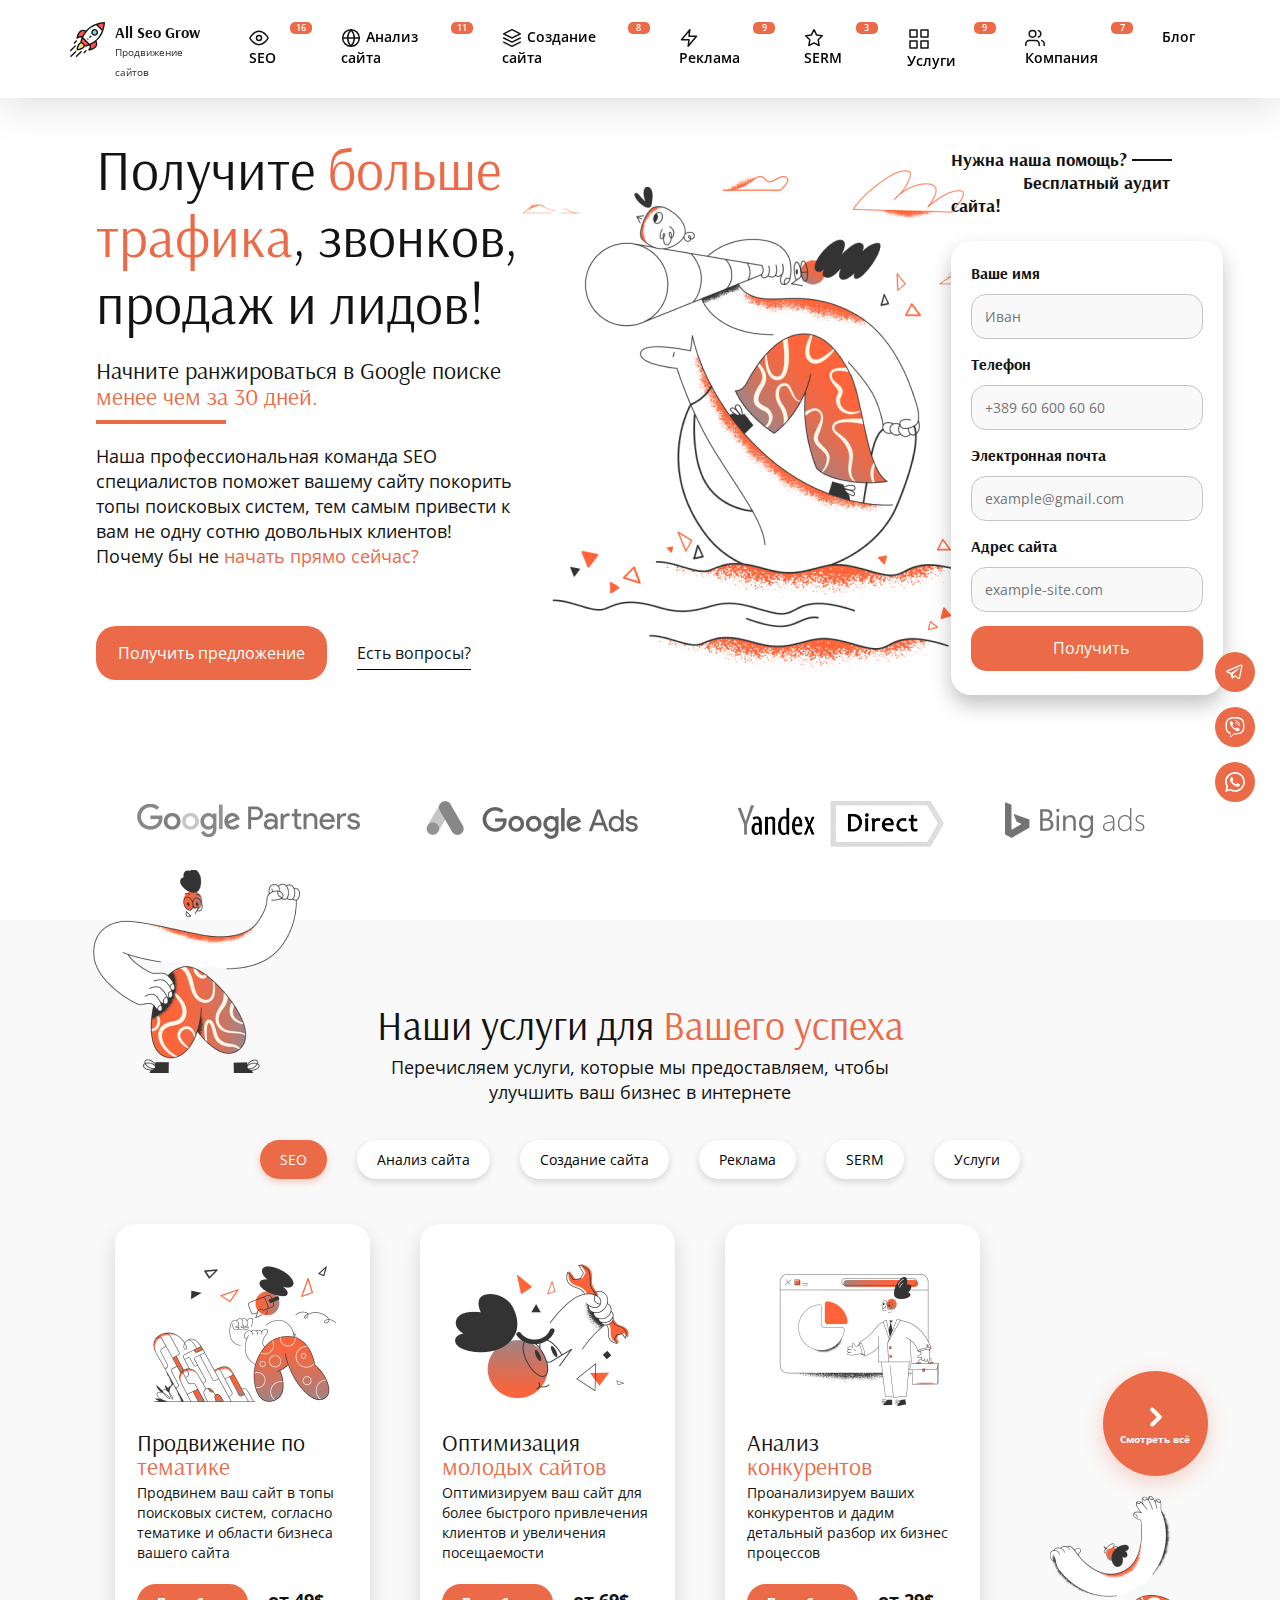
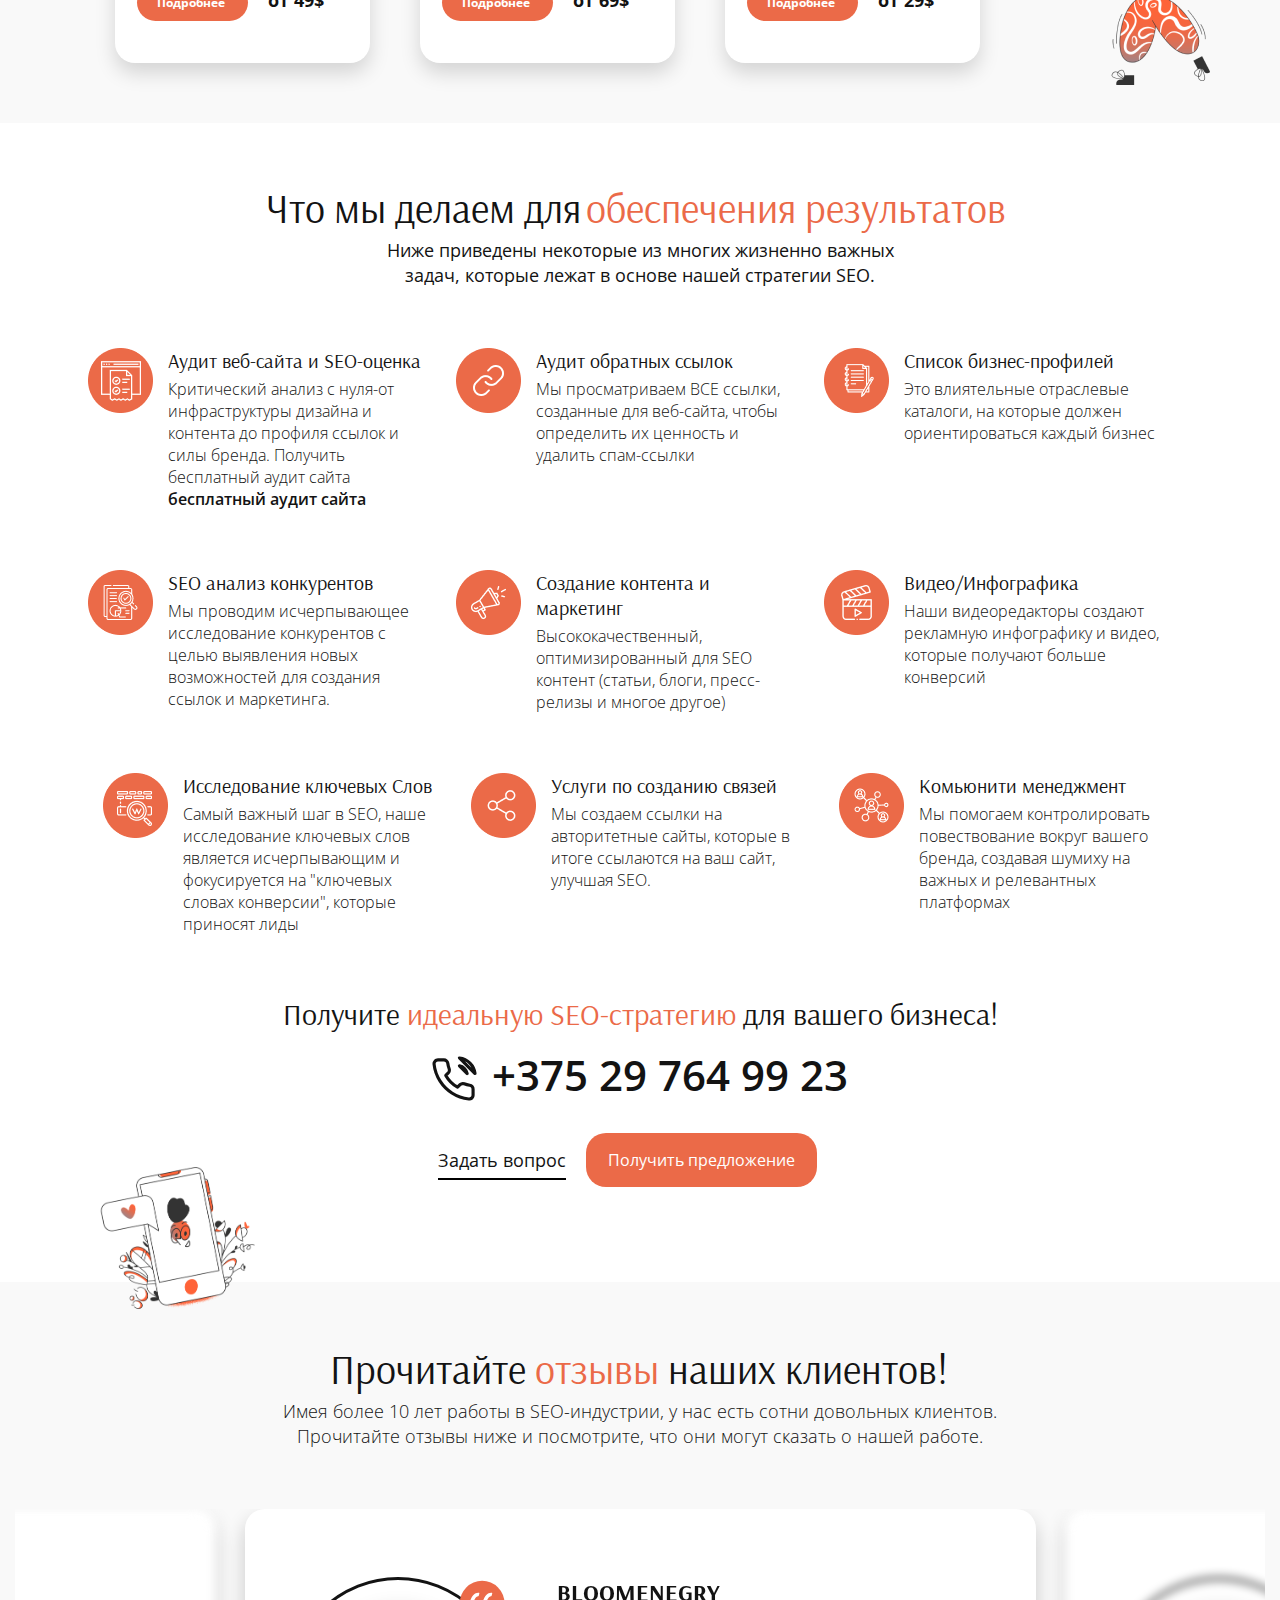
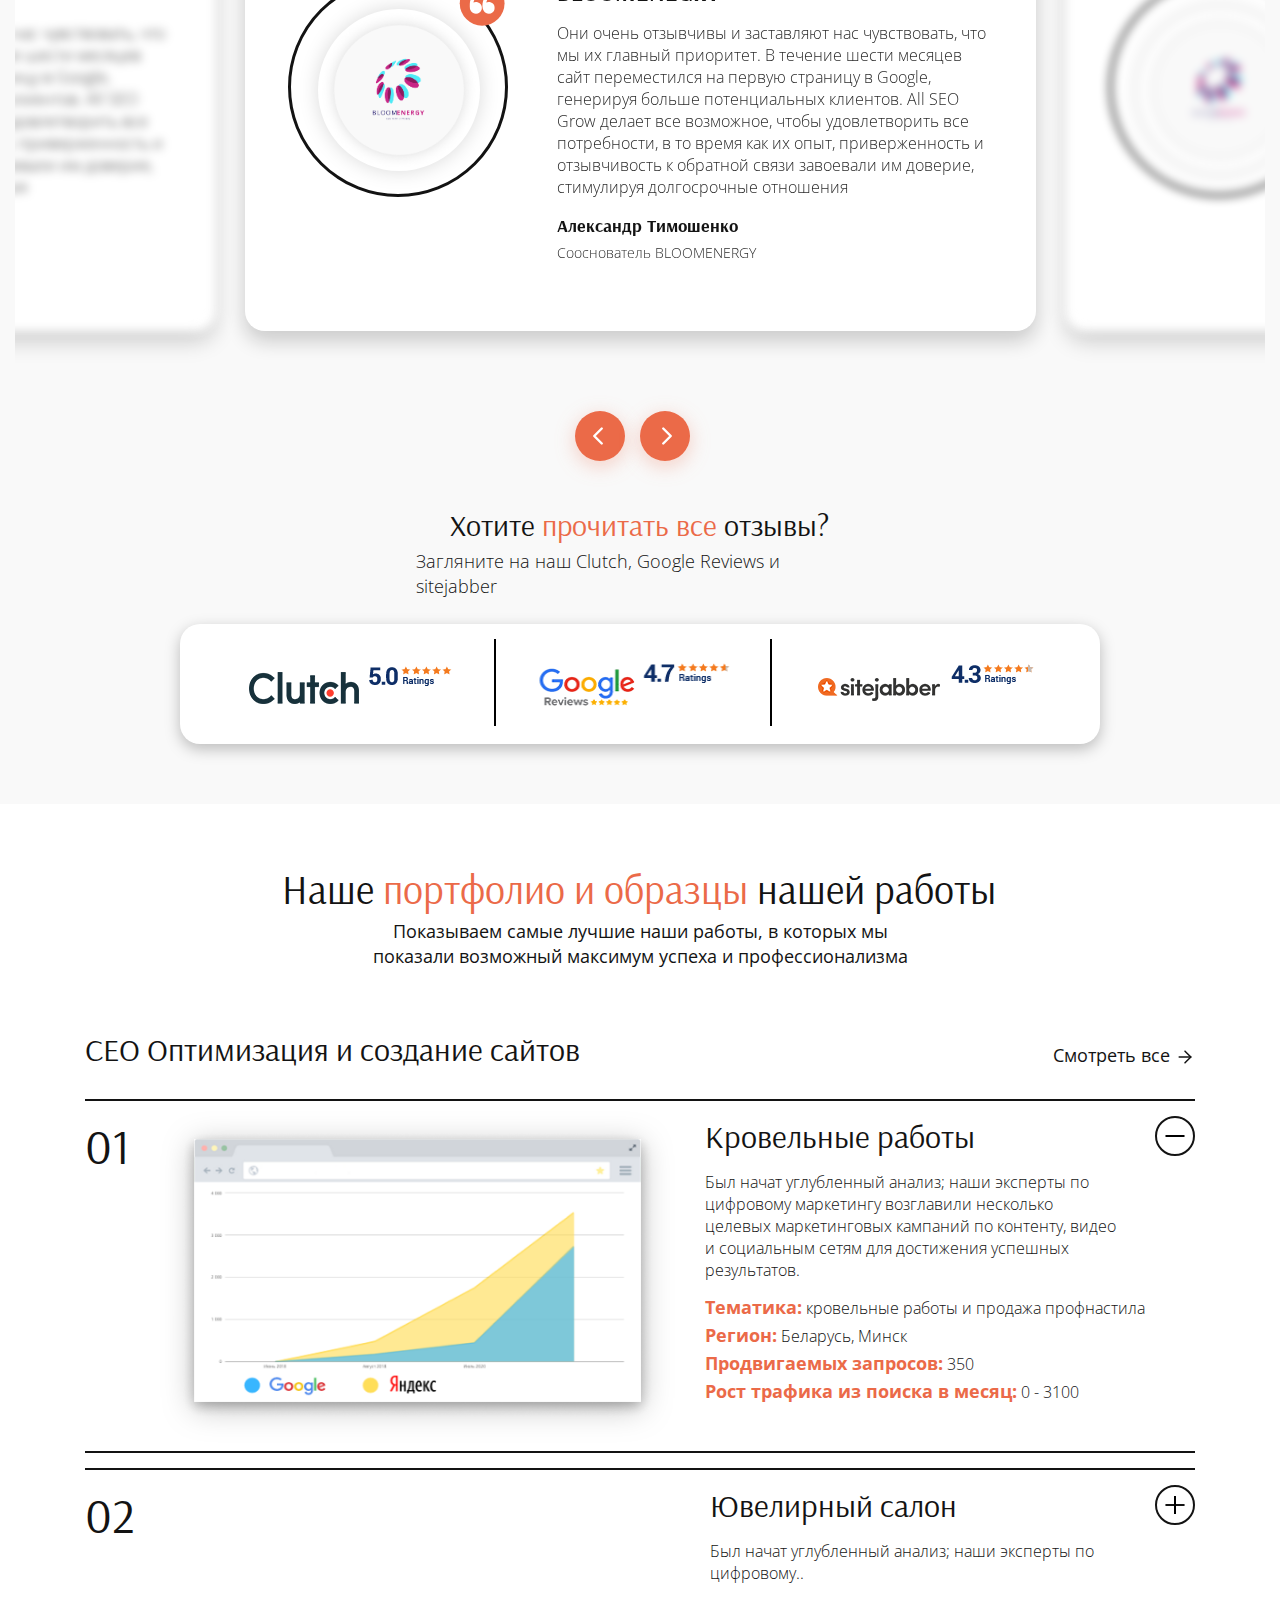
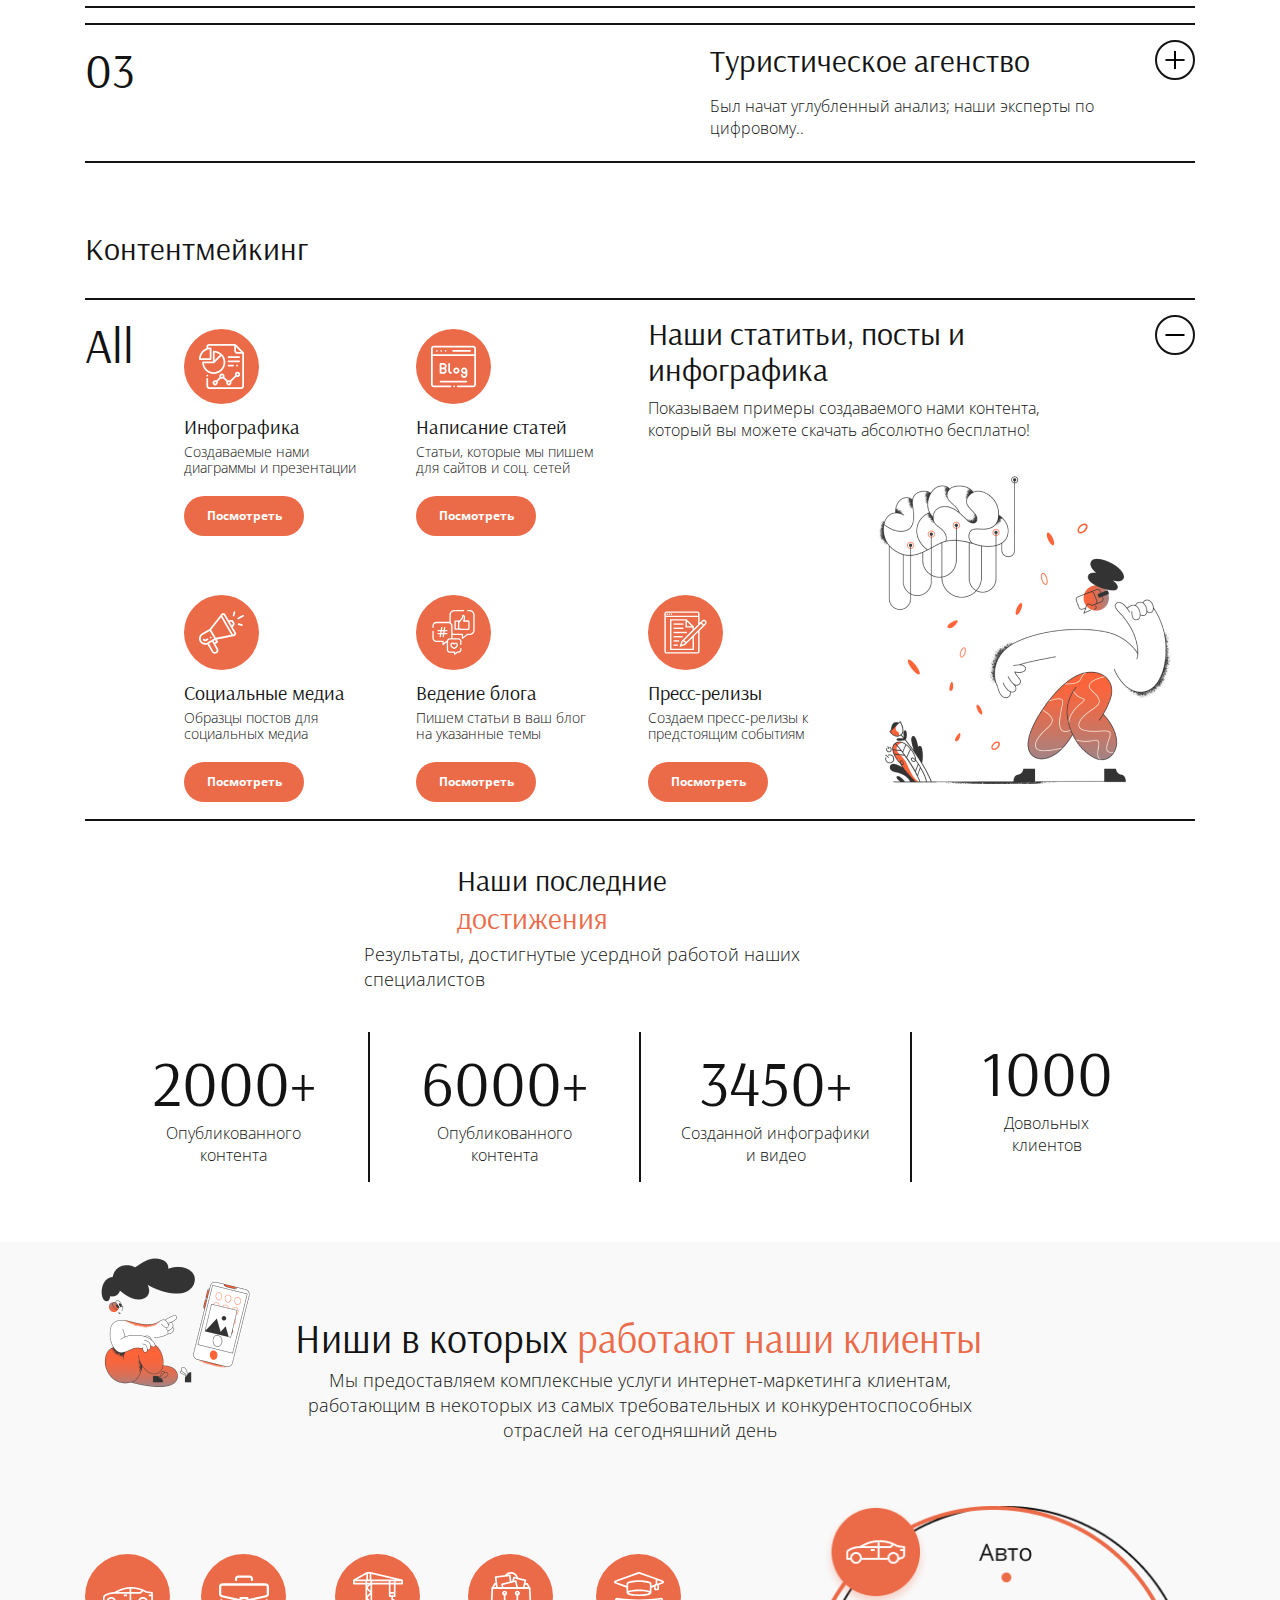
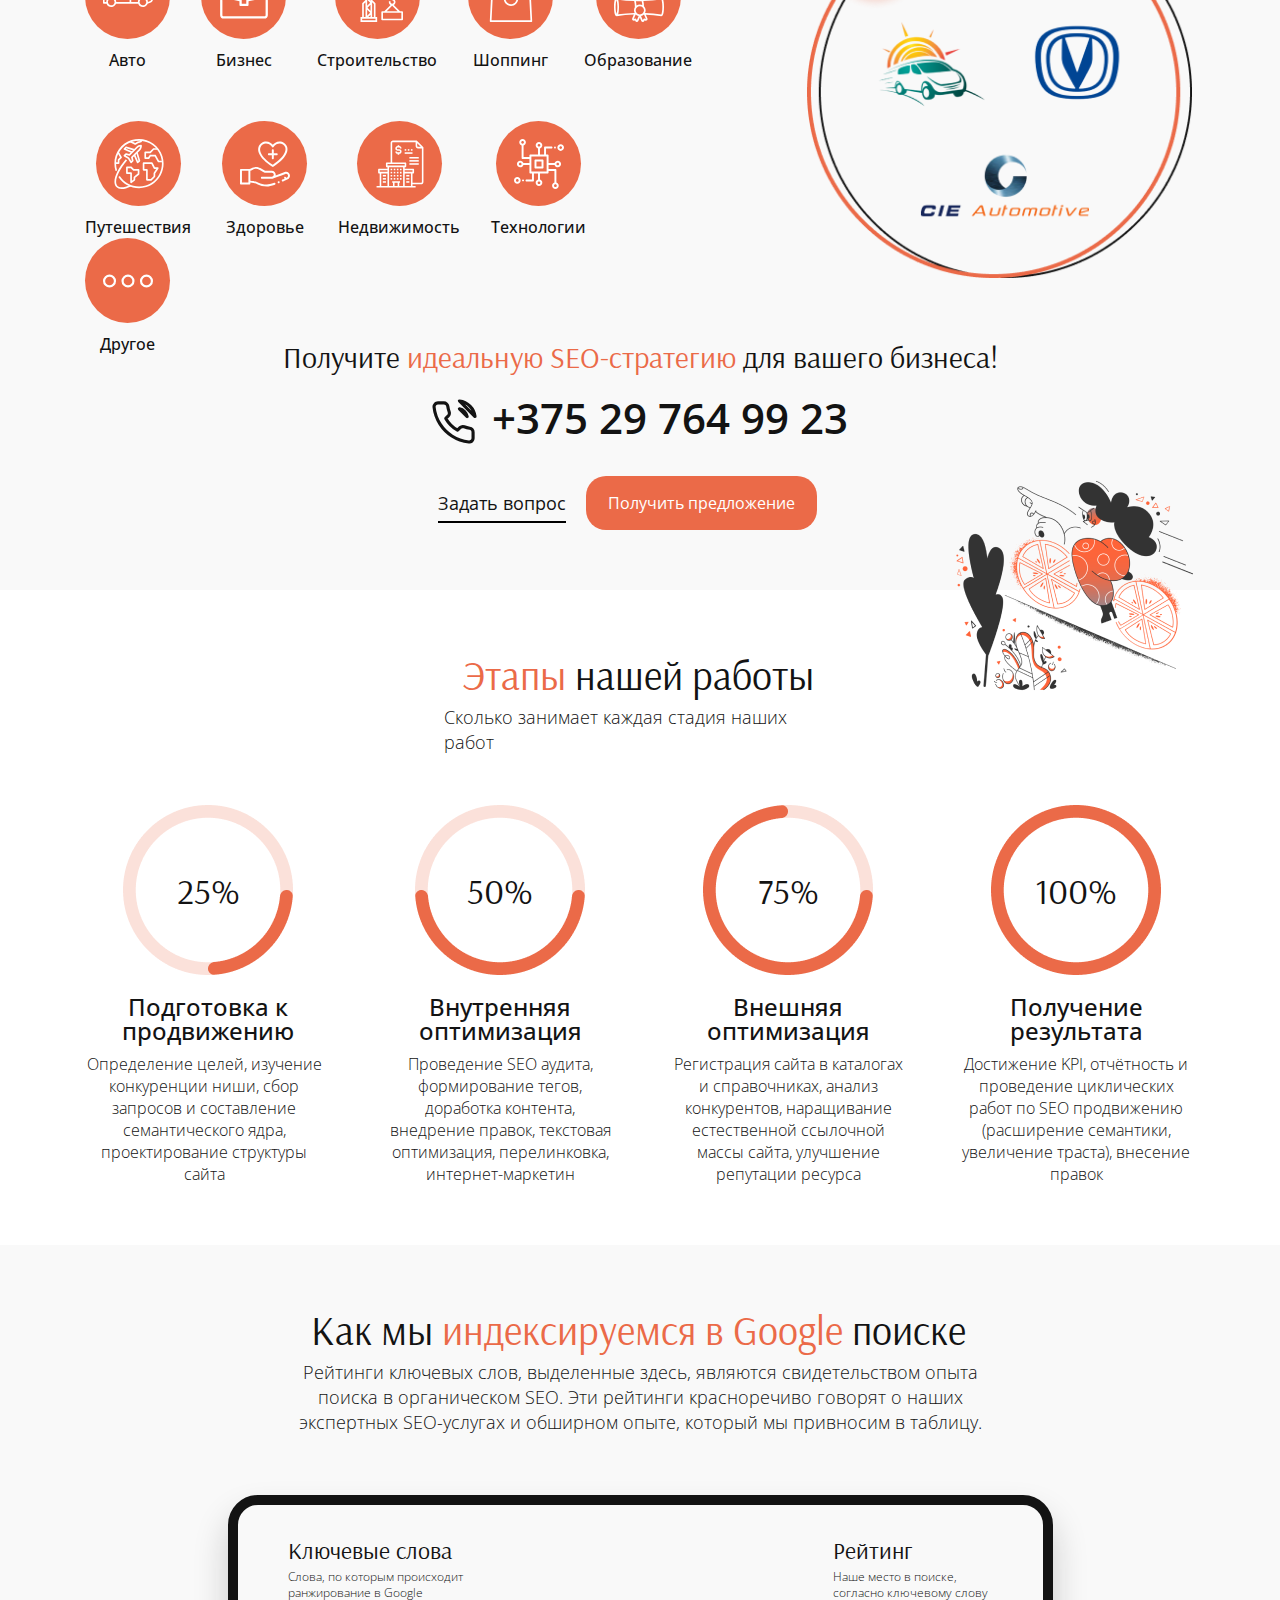
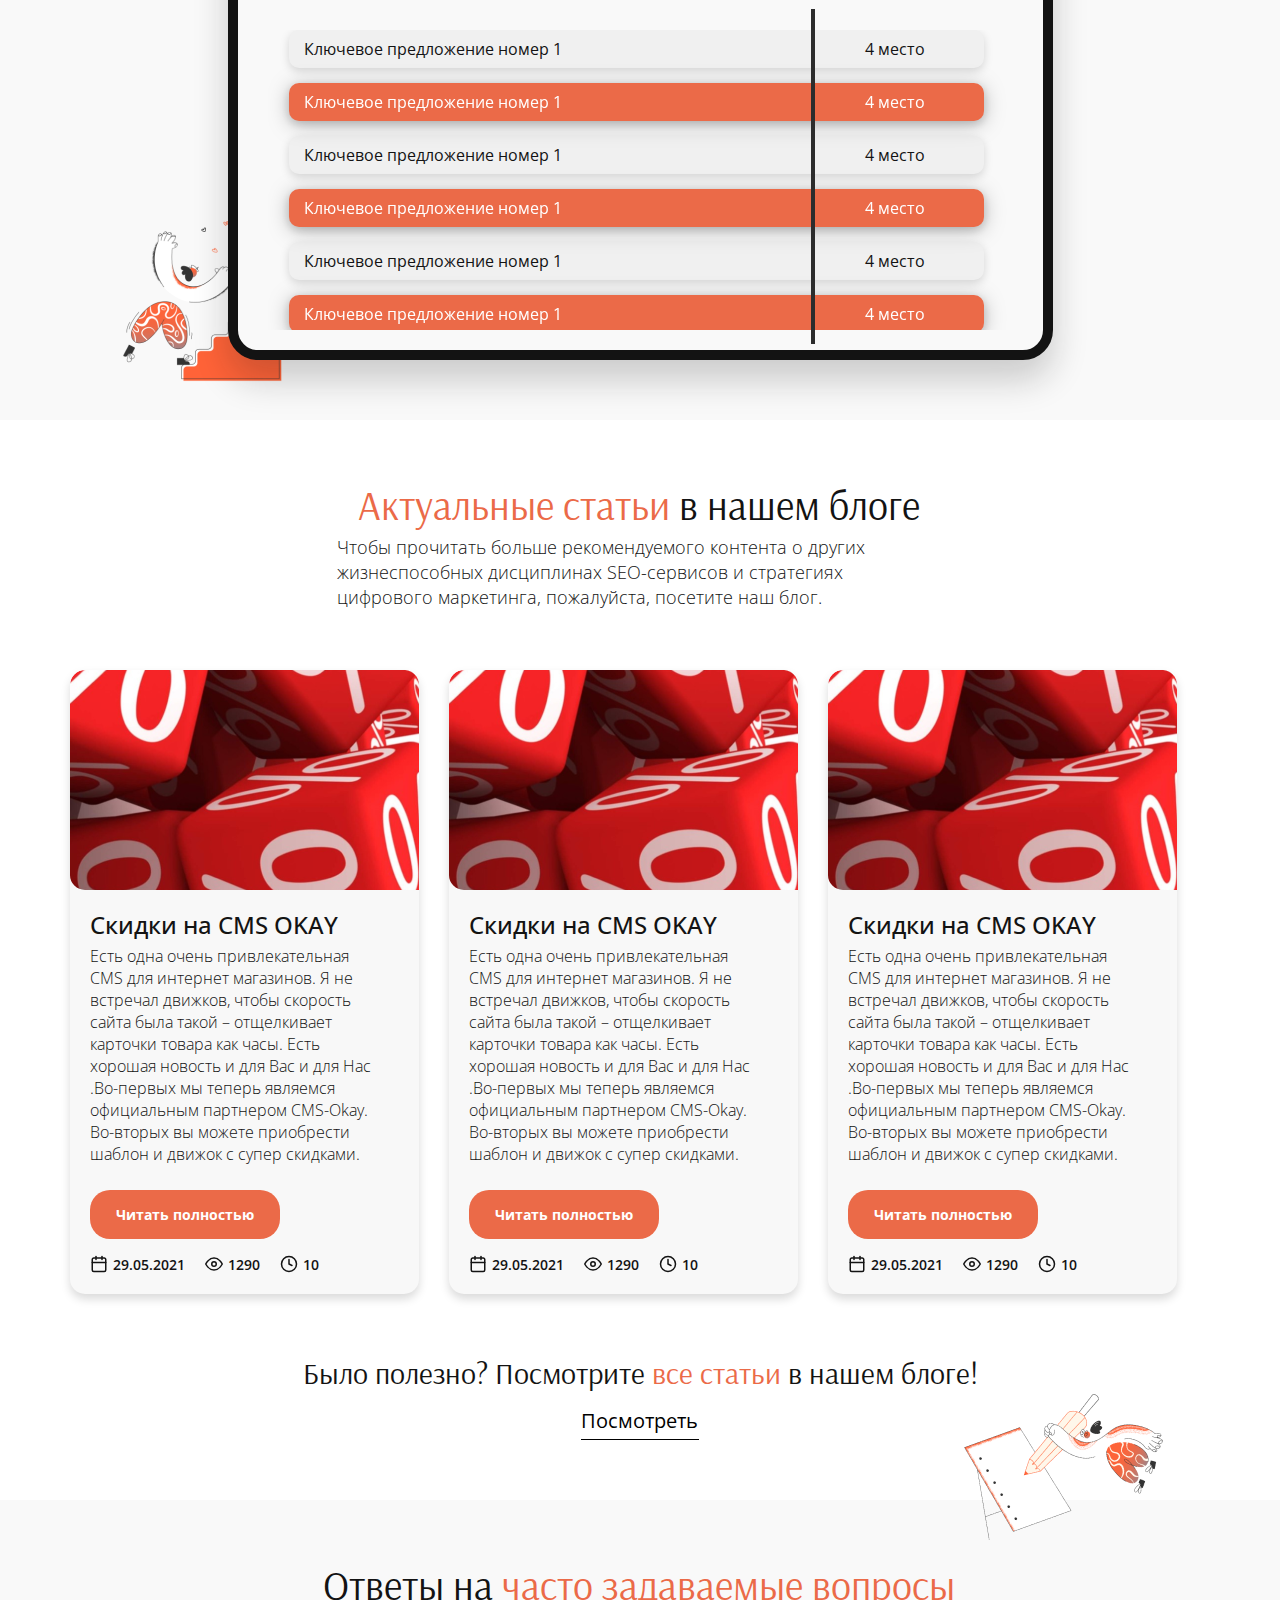
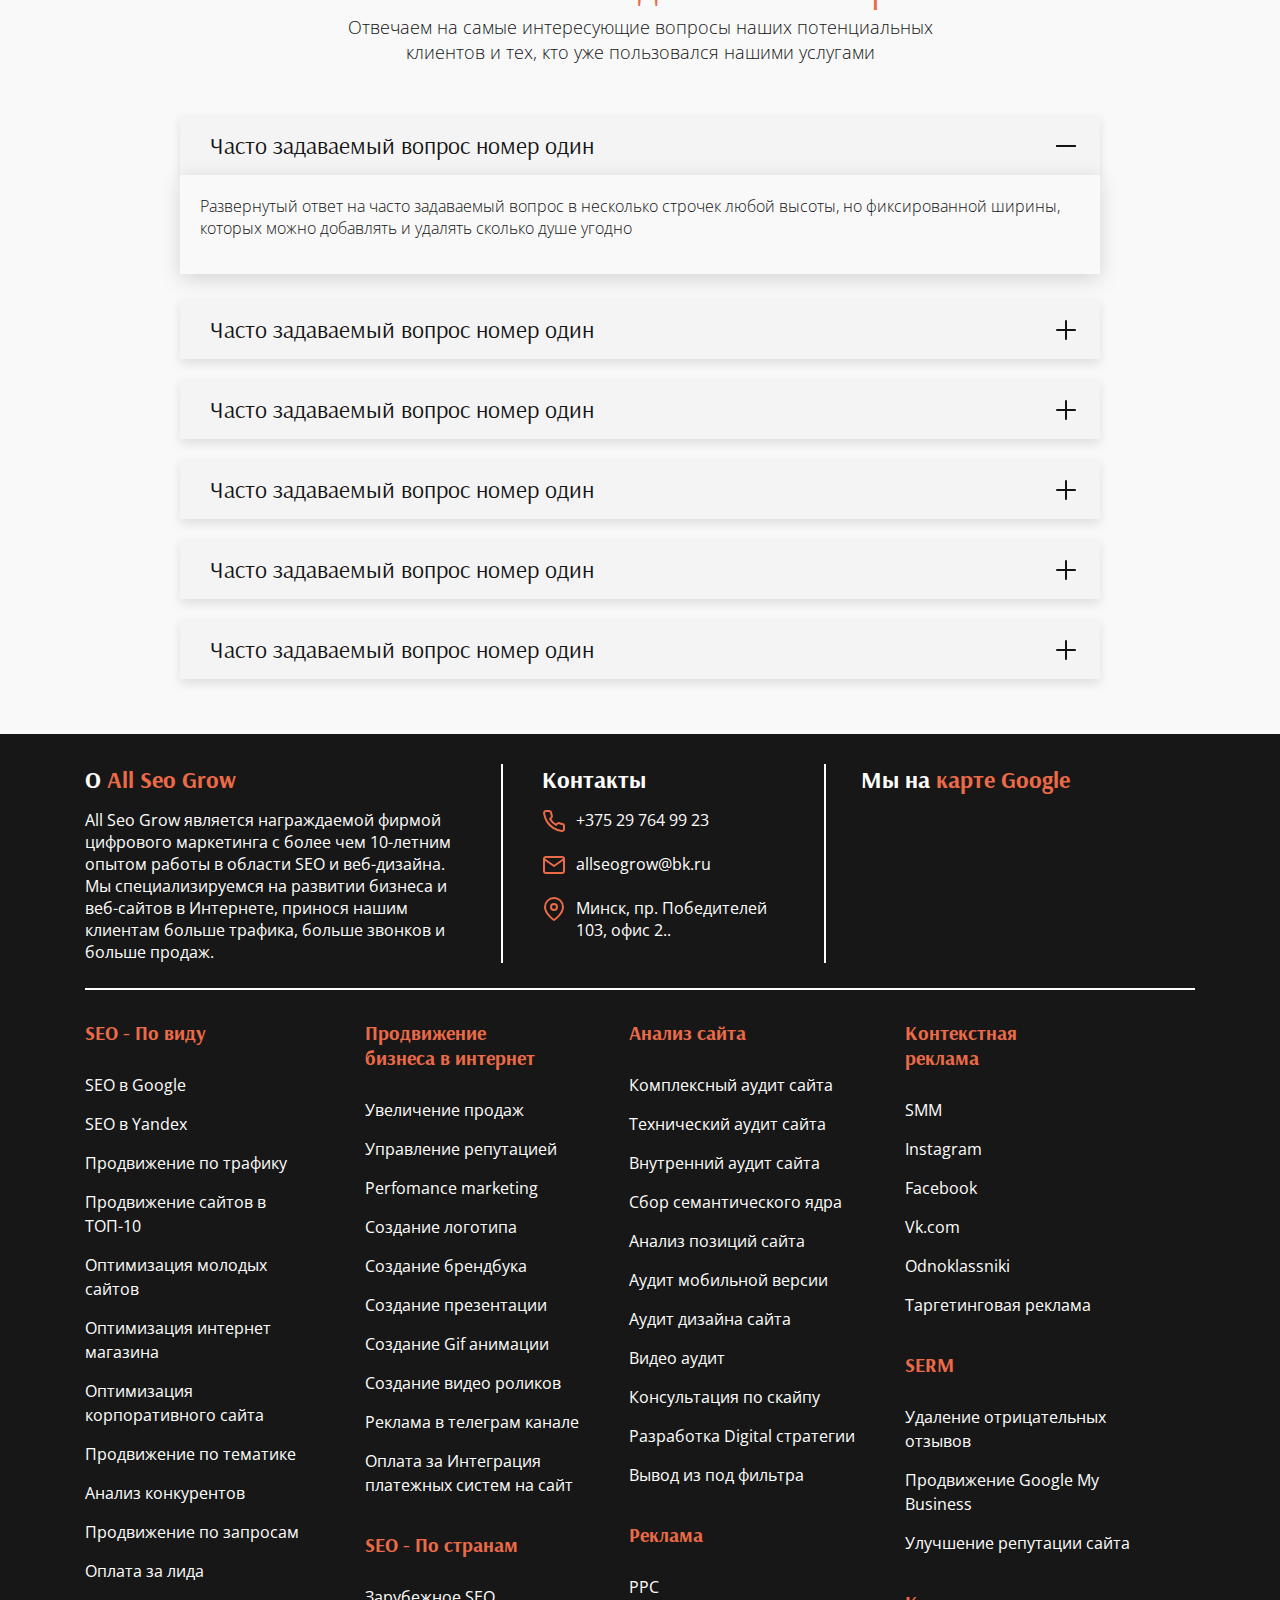
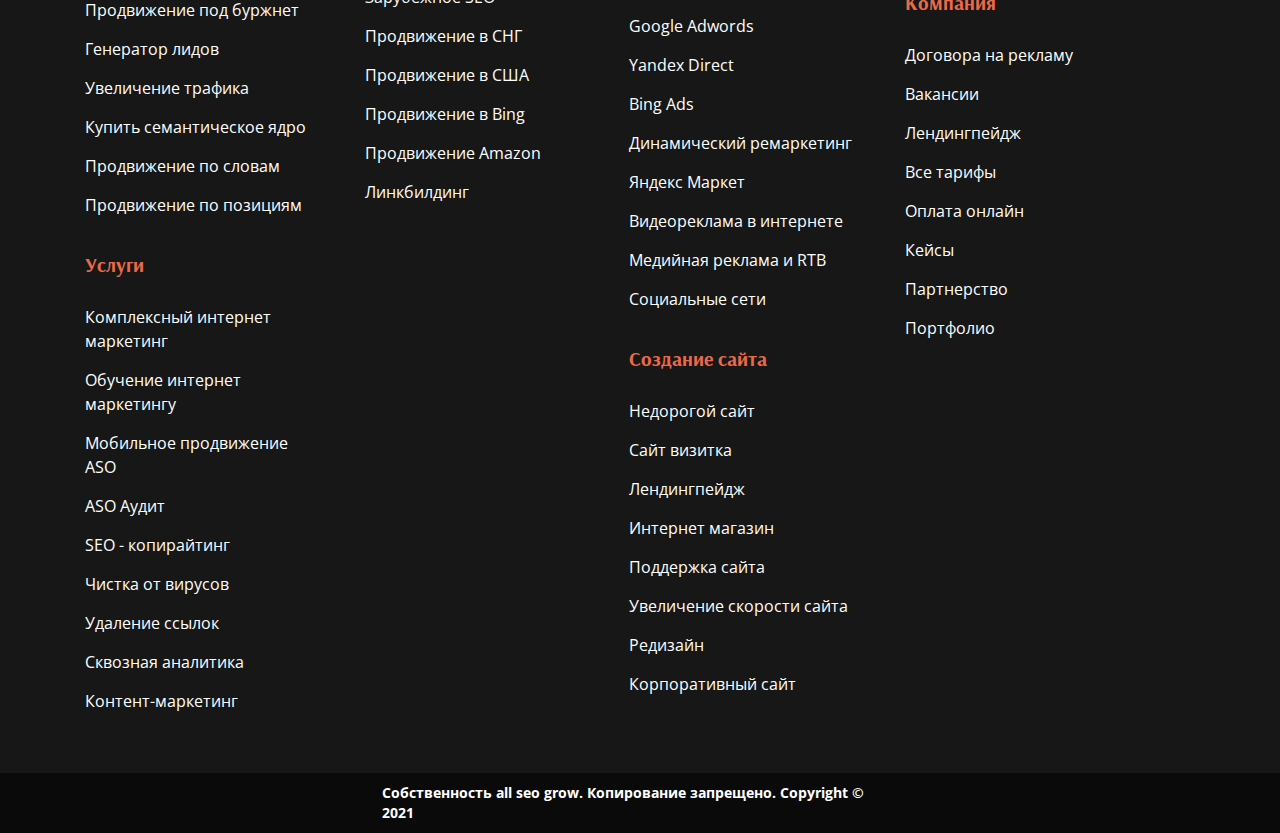
==== commit 37e74455: "d;lfd" ====
--- a/index.html
+++ b/index.html
@@ -598,7 +598,7 @@
         <div class="row">
           <div class="col-lg-12">
             <div class="header__content">
-              <div class="header__logo">
+              <a href="index.html" class="header__logo">
                 <img
                   src="img/header/logo.svg"
                   alt="logo"
@@ -607,7 +607,7 @@
                 <p class="header__logo-name">
                   All Seo Grow <span>Продвижение сайтов</span>
                 </p>
-              </div>
+              </a>
               <div class="header__burger-phone">
                 <a href="tel:12" class="header__burger-link"
                   ><img
@@ -2526,7 +2526,7 @@
                       class="articles__item-info-text articles__item-info-date"
                     >
                       <img
-                        src="img/articles/clock.svg"
+                        src="img/articles/calendar.svg"
                         alt="date"
                         class="
                           articles__item-info-img articles__item-infodate-img
@@ -2589,7 +2589,7 @@
                       class="articles__item-info-text articles__item-info-date"
                     >
                       <img
-                        src="img/articles/clock.svg"
+                        src="img/articles/calendar.svg"
                         alt="date"
                         class="
                           articles__item-info-img articles__item-infodate-img
@@ -2652,7 +2652,7 @@
                       class="articles__item-info-text articles__item-info-date"
                     >
                       <img
-                        src="img/articles/clock.svg"
+                        src="img/articles/calendar.svg"
                         alt="date"
                         class="
                           articles__item-info-img articles__item-infodate-img
--- a/css/style.css
+++ b/css/style.css
@@ -179,6 +179,10 @@
   display: flex;
 }
 
+.header__logo:hover {
+  color: inherit;
+}
+
 .header__logo-img {
   width: 35px;
   height: 35px;
@@ -190,6 +194,7 @@
   font-size: 16px;
   line-height: 20px;
   font-family: "Arsenal", "sans-serif";
+  color: #131313;
 }
 
 .header__logo-name span {
@@ -197,6 +202,7 @@
   font-size: 10px;
   font-weight: normal;
   font-family: "Open Sans", "sans-serif";
+  color: #2C2C2C;
 }
 
 .header__nav {
@@ -6467,7 +6473,7 @@
     width: 302px;
   }
   .articles__item-img {
-    height: 302px;
+    height: 200px;
     margin-bottom: 15px;
   }
   .articles__item-title {
@@ -7560,7 +7566,7 @@
     width: 302px;
   }
   .articles__item-img {
-    height: 302px;
+    height: 200px;
     margin-bottom: 15px;
   }
   .articles__item-title {
